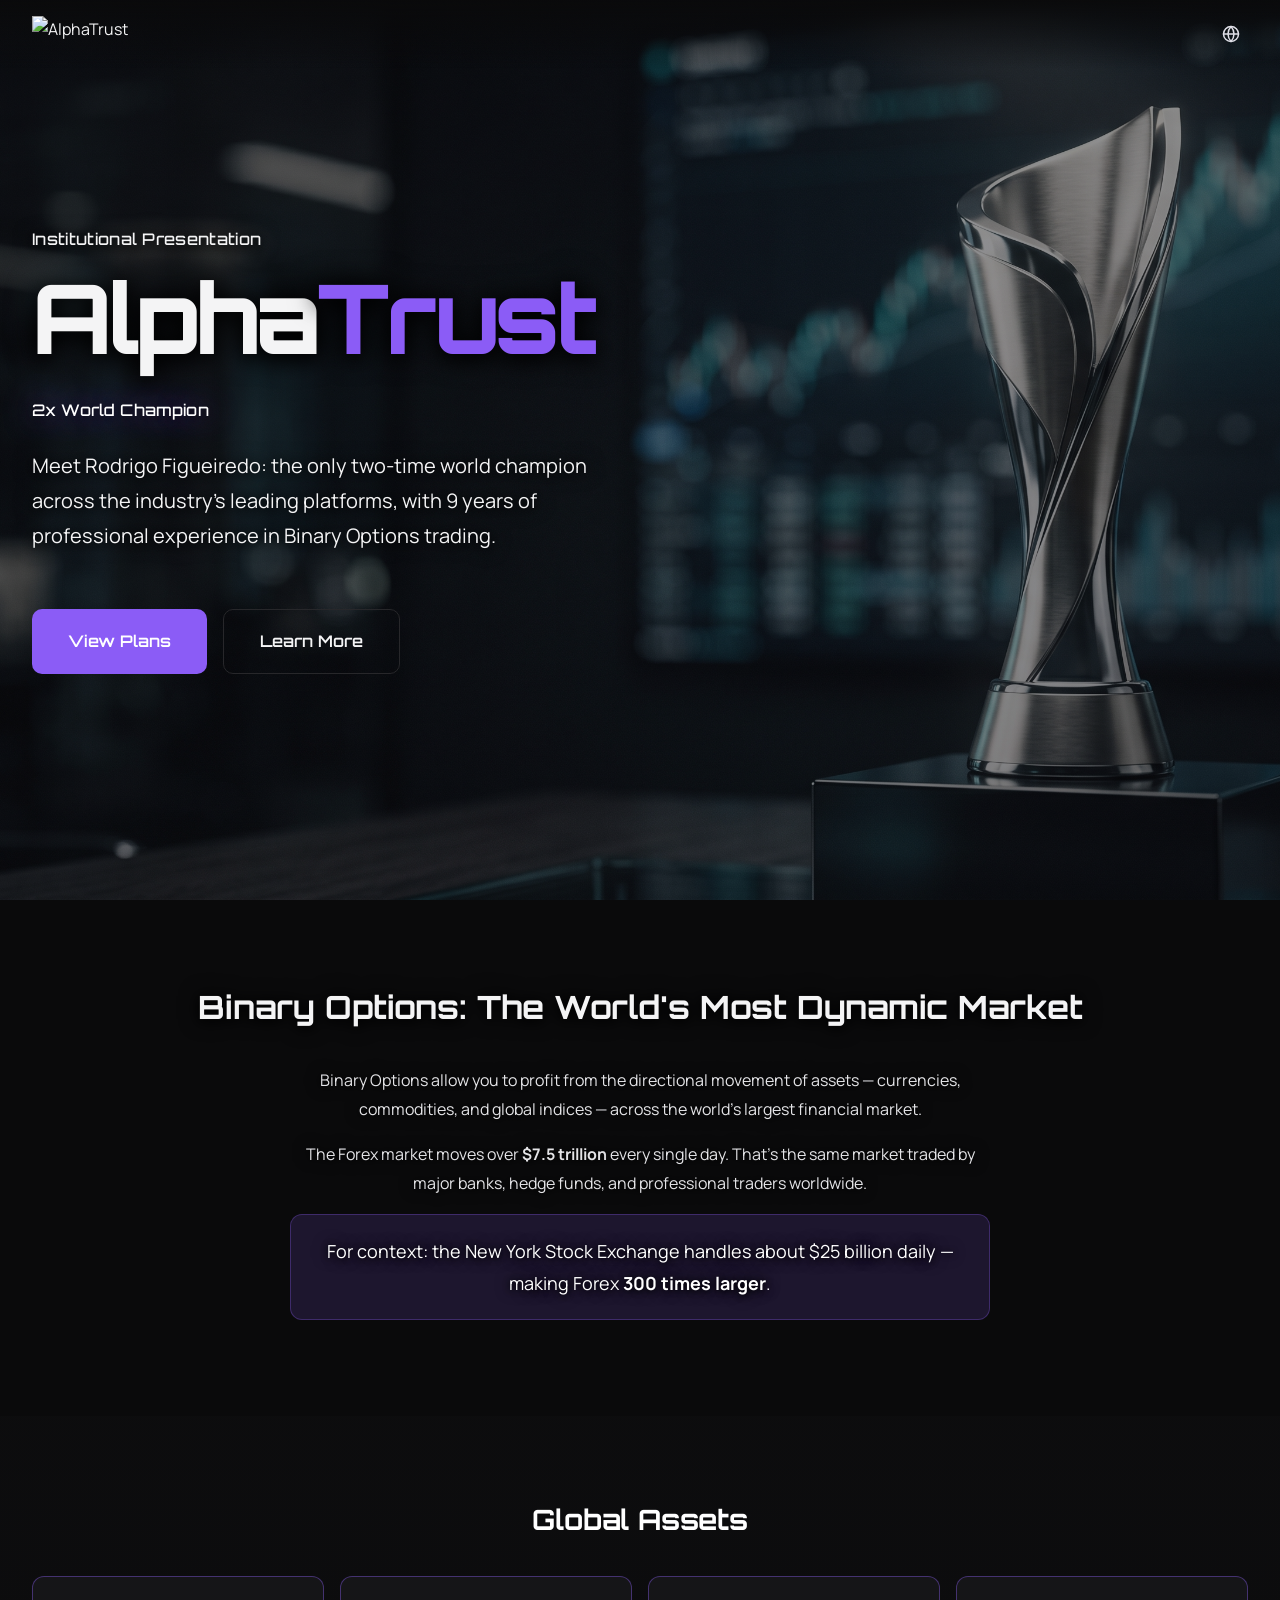
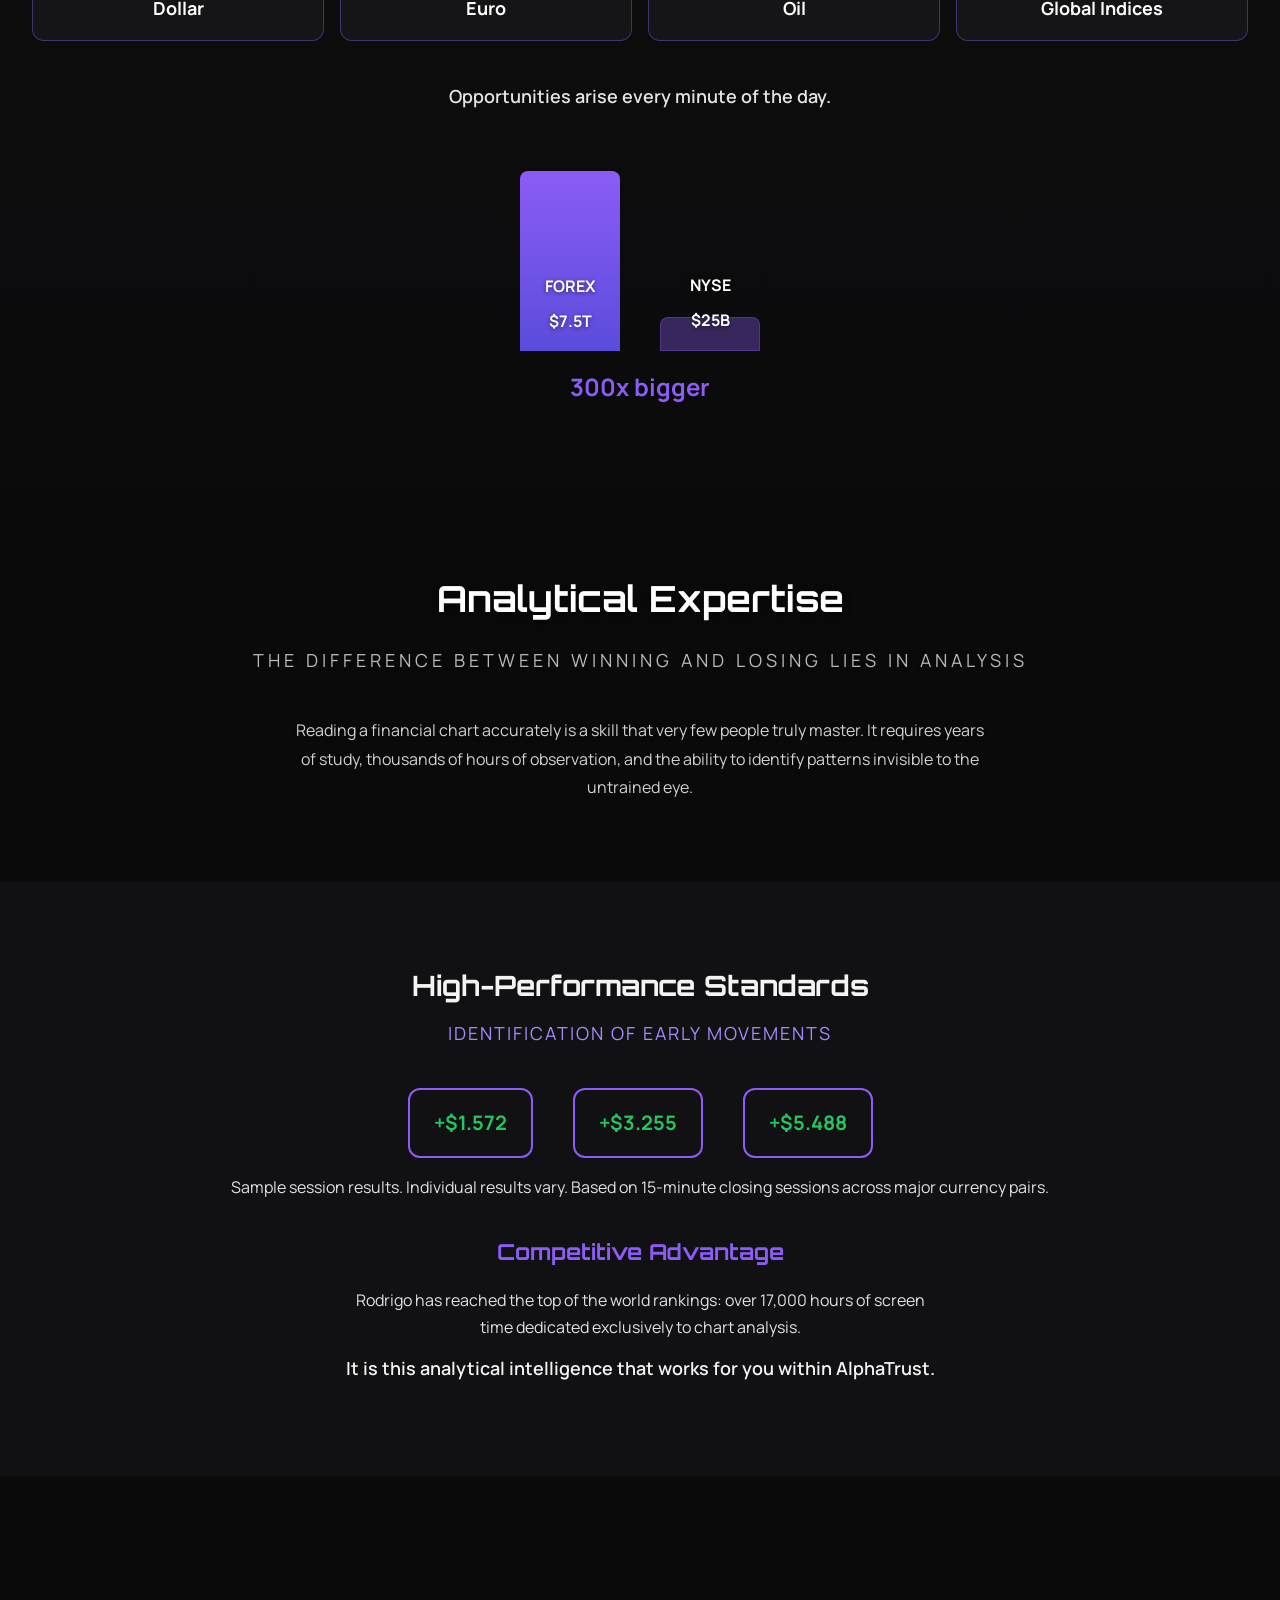
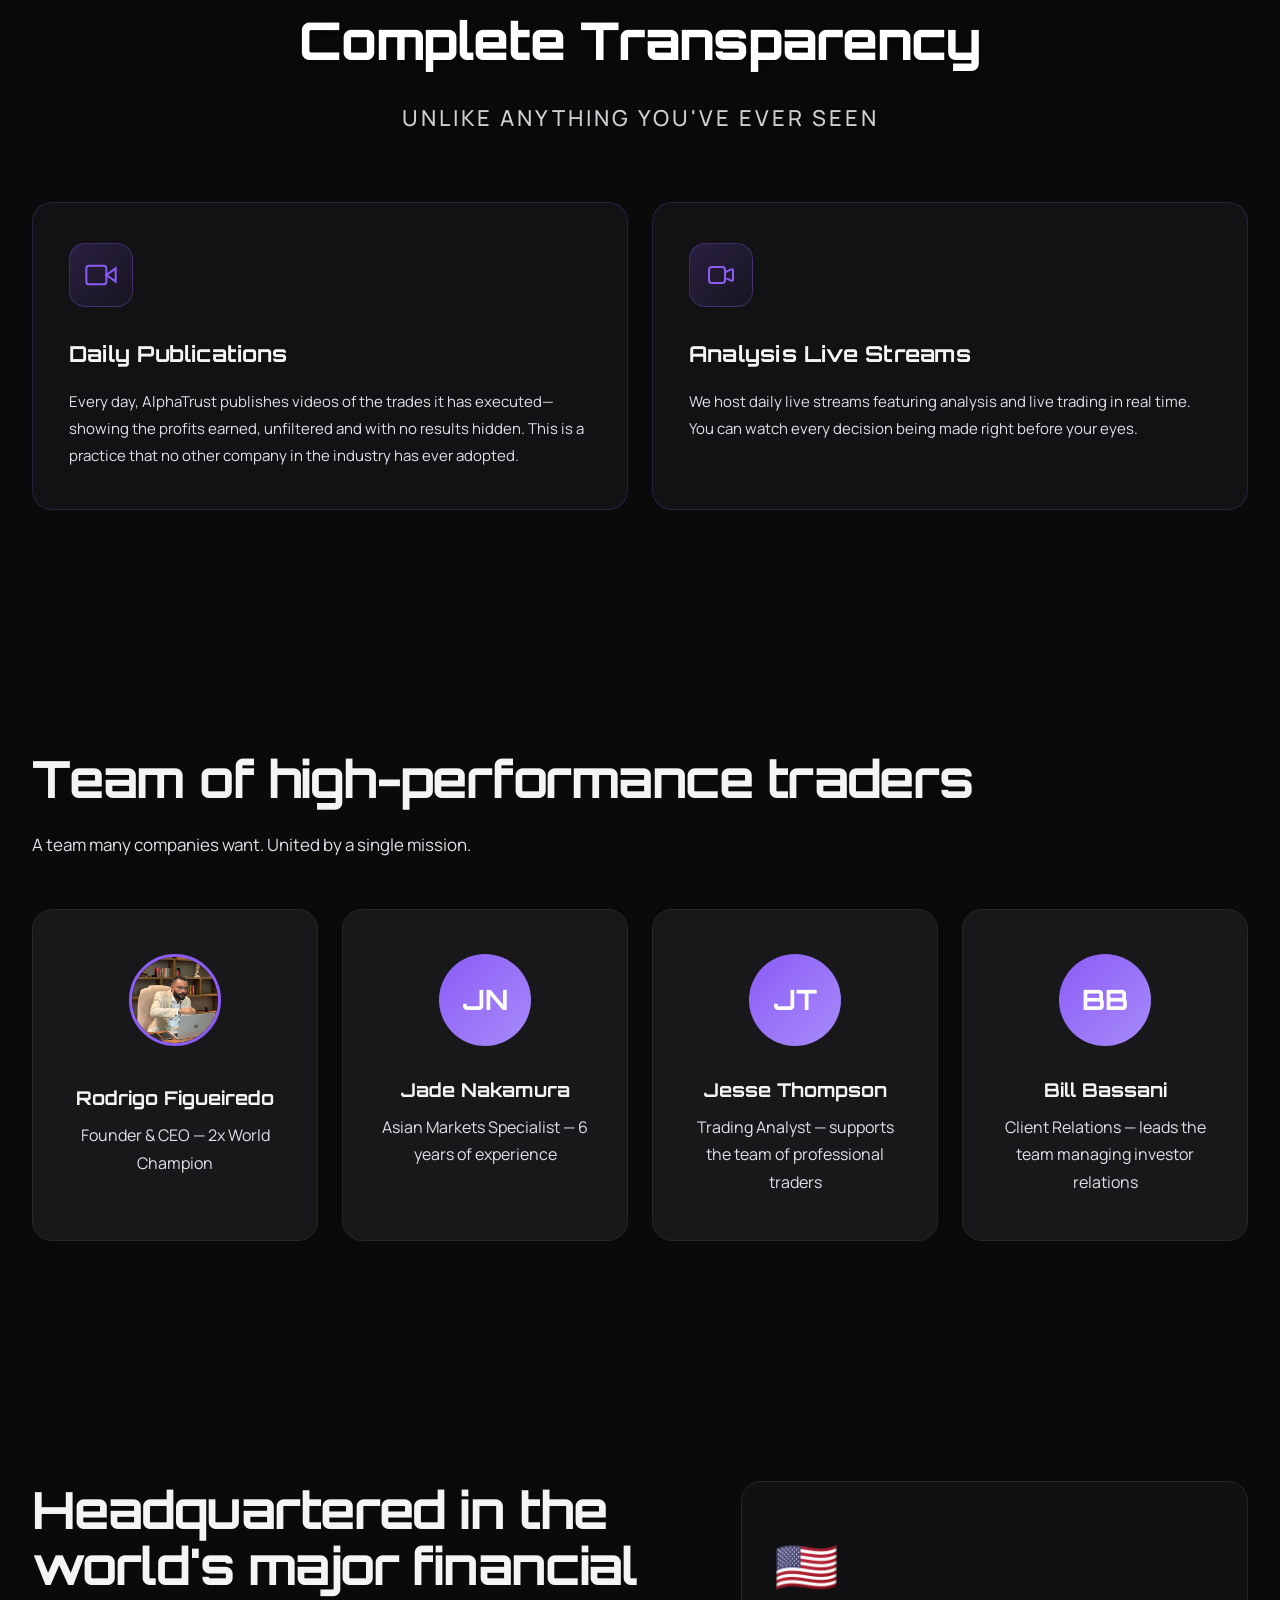
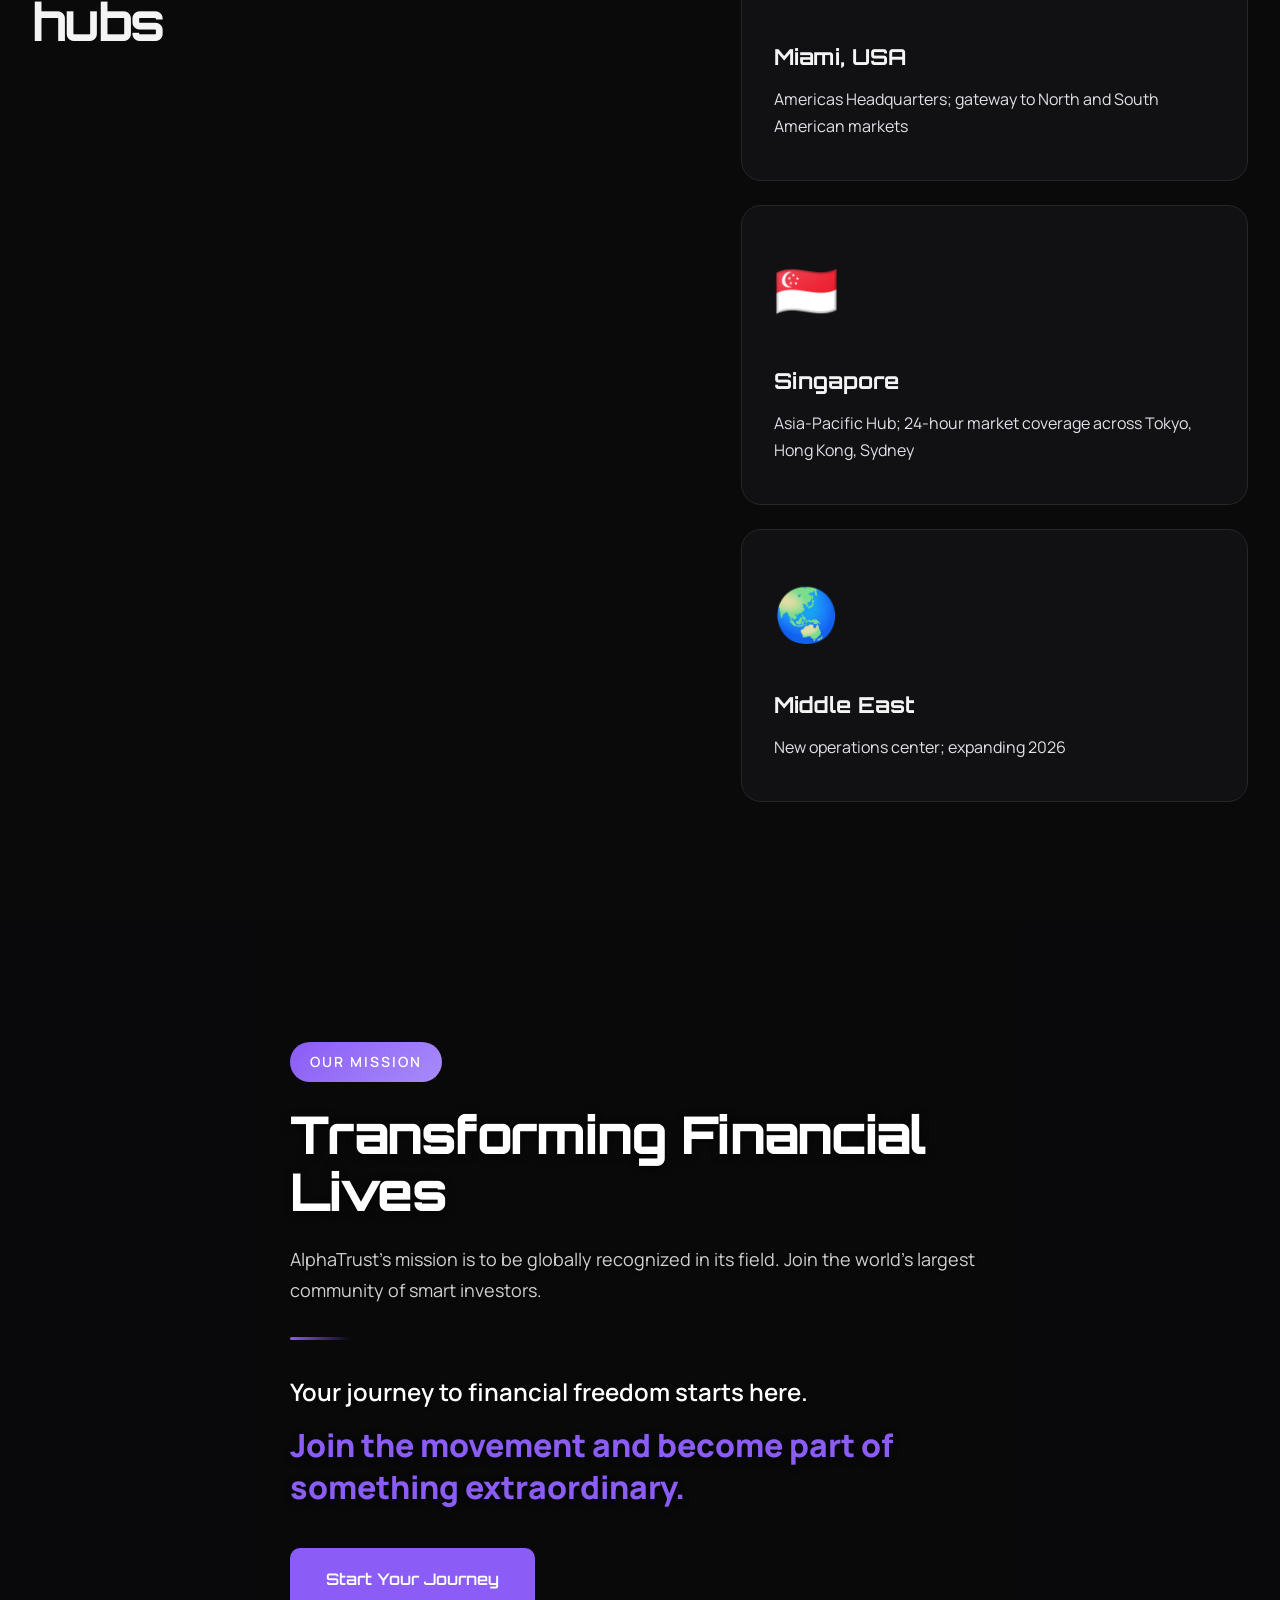
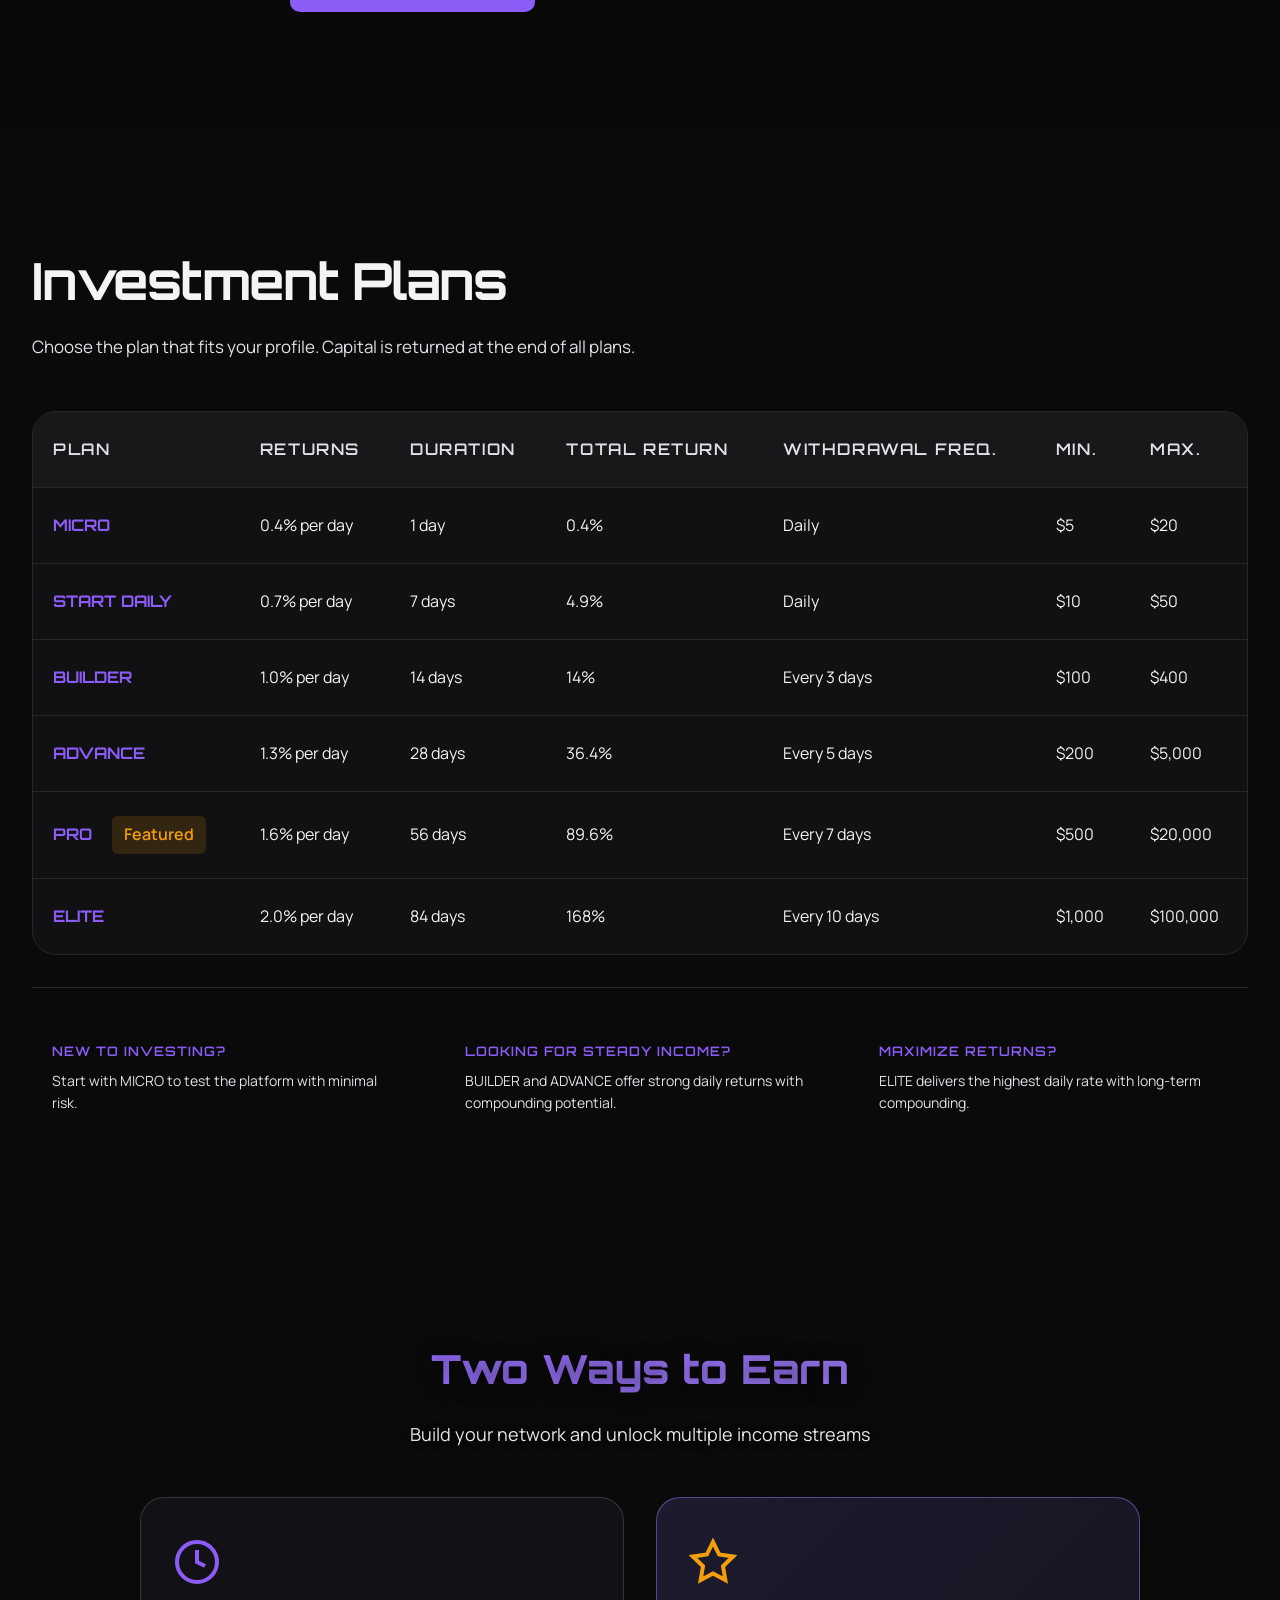
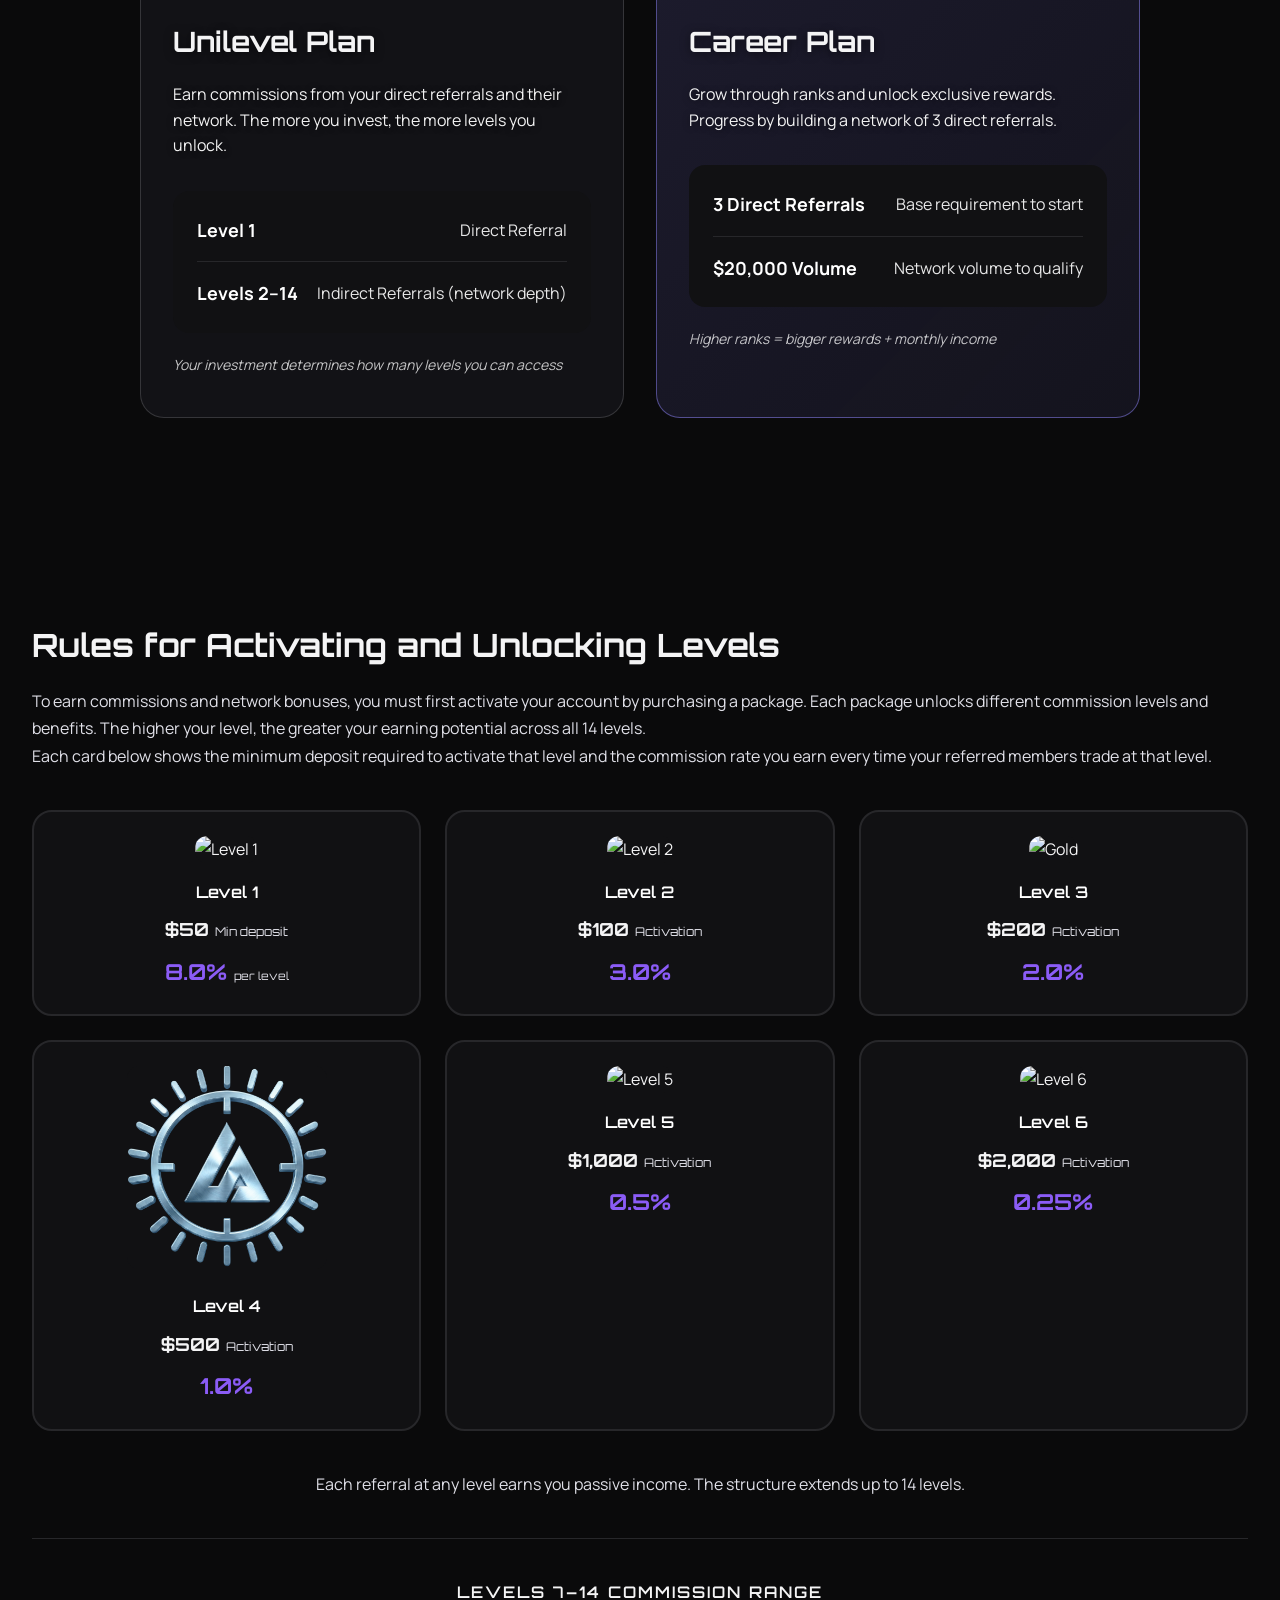
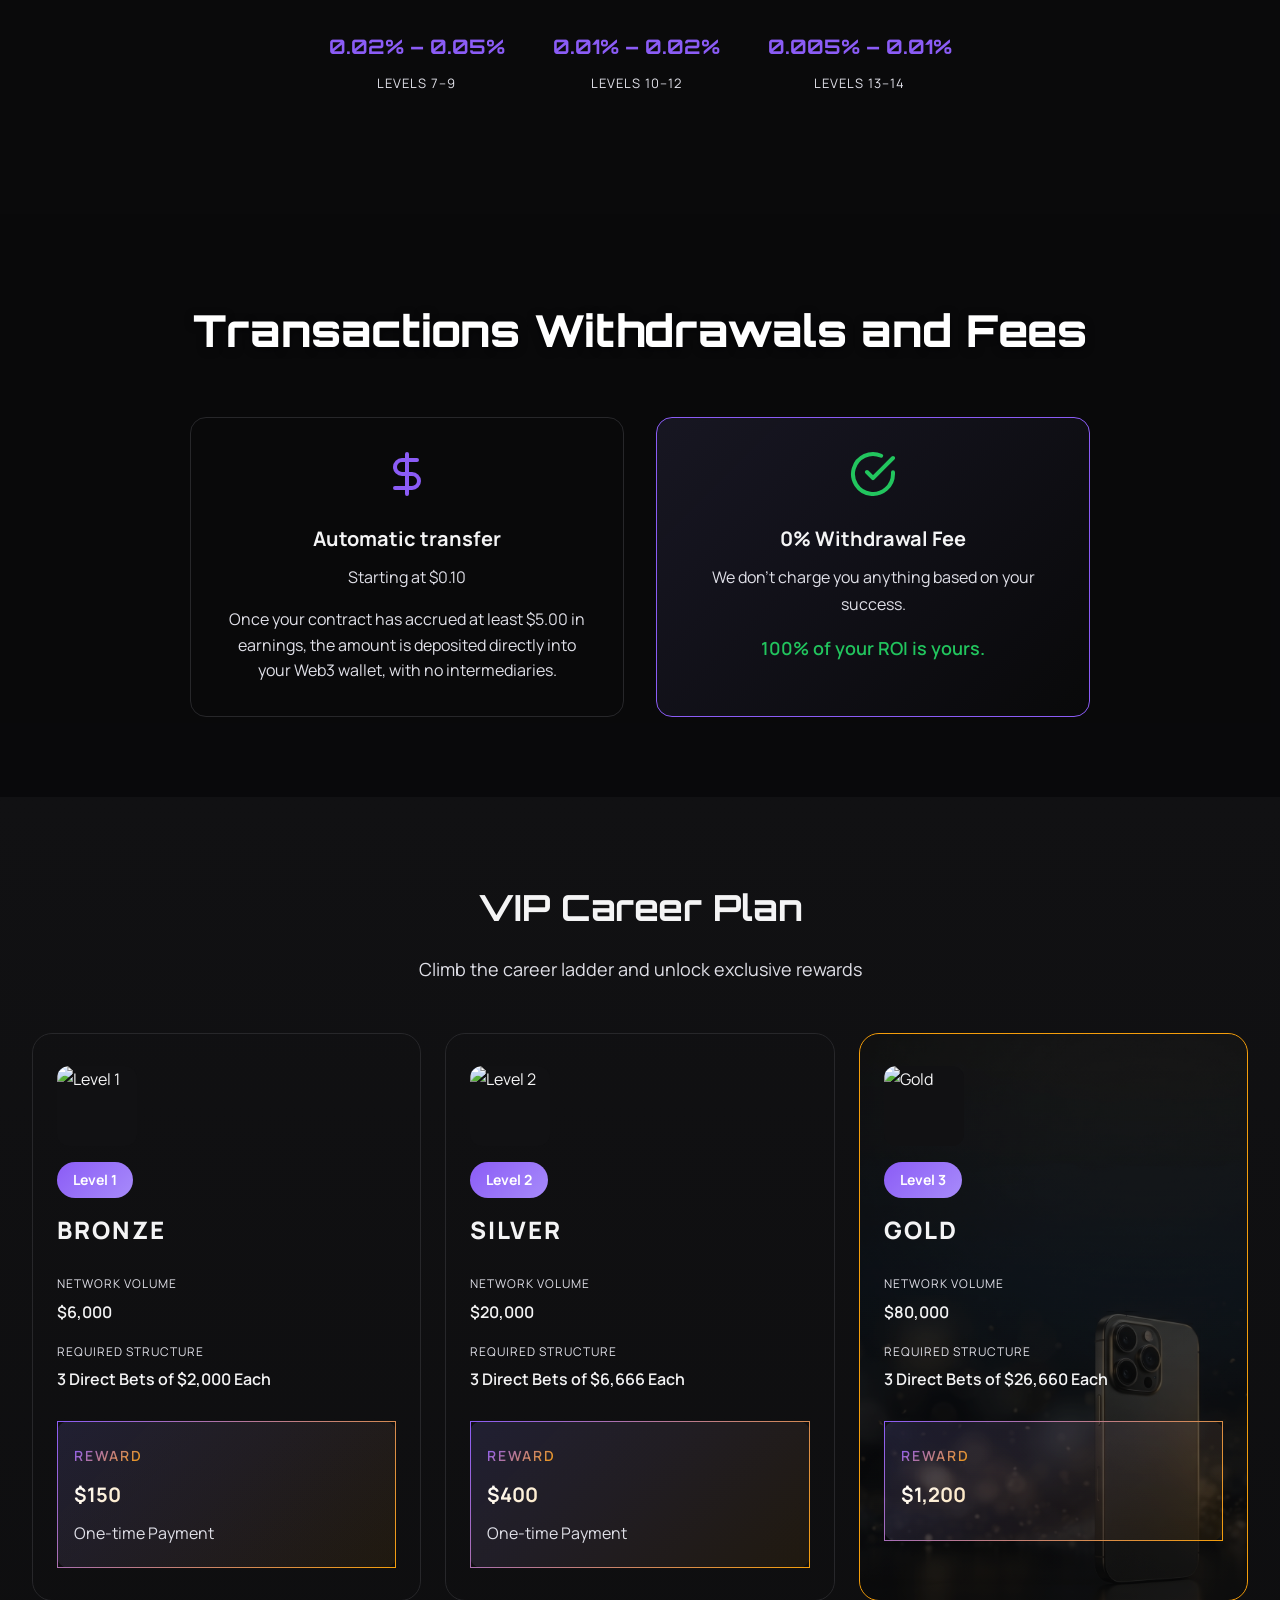
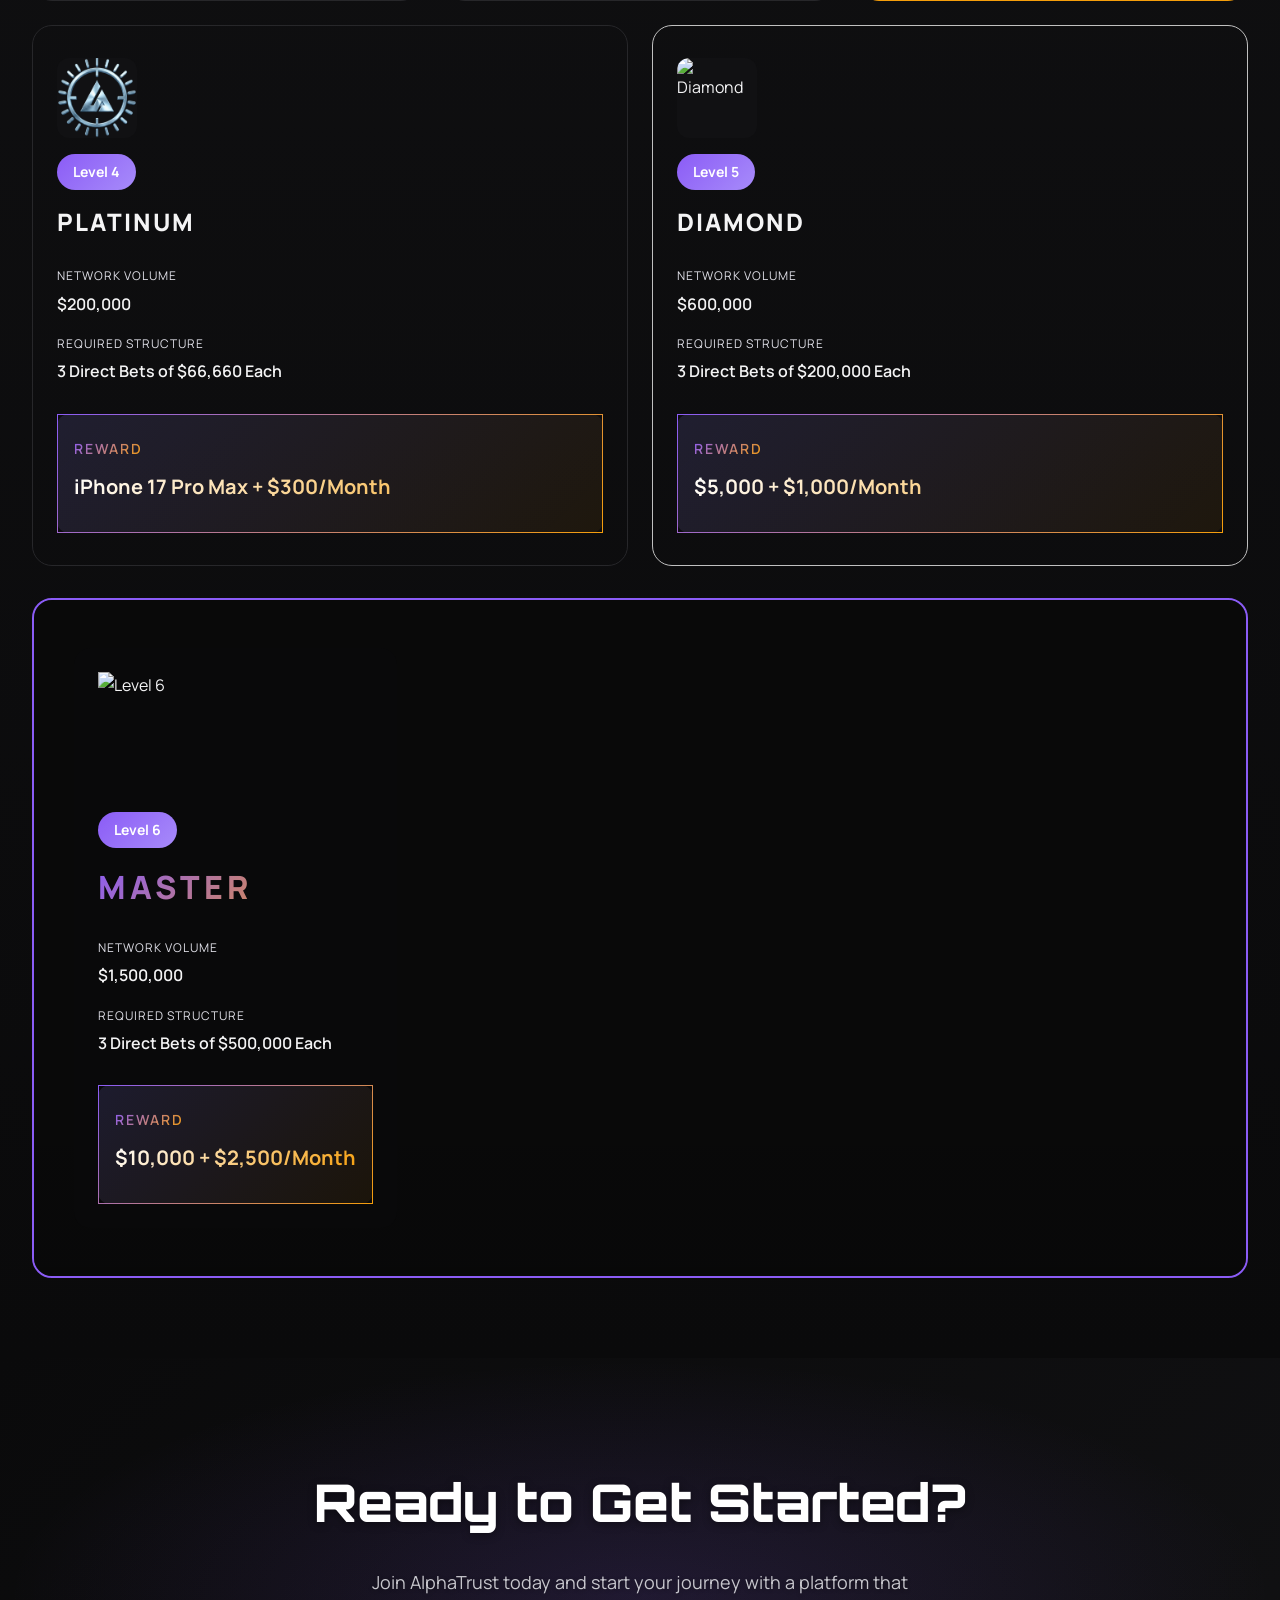
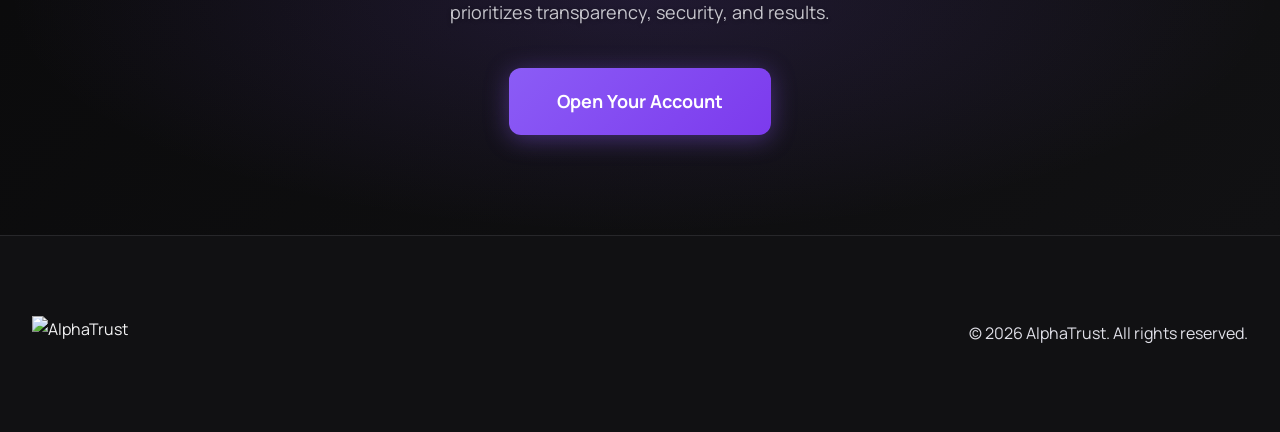
==== index.html @ 196dfcf2 "Revert "optimize images: convert level/png to jpg 800px, originals to img/high/" This reverts commit" ====
<!DOCTYPE html>
<html lang="en">
<head>
    <meta charset="UTF-8">
    <meta name="viewport" content="width=device-width, initial-scale=1.0">
    <title>AlphaTrust - Institutional Presentation</title>
    <meta name="description" content="AlphaTrust — Institutional presentation. Join the world's most successful trading community and access elite investment opportunities.">
    <meta property="og:title" content="AlphaTrust — Institutional Presentation">
    <meta property="og:description" content="Join the world's most successful trading community. Explore investment plans and exclusive VIP levels.">
    <meta property="og:type" content="website">
    <link rel="preconnect" href="https://fonts.googleapis.com">
    <link rel="preconnect" href="https://fonts.gstatic.com" crossorigin>
    <link href="https://fonts.googleapis.com/css2?family=Orbitron:wght@400;500;600;700;800;900&family=Manrope:wght@400;500;600;700&display=swap" rel="stylesheet">
    <link rel="stylesheet" href="styles.css">
    <link rel="icon" type="image/png" href="img/logo.png">
</head>
<body>
    <nav class="navbar">
        <img src="img/logo.png" alt="AlphaTrust" class="navbar-logo">
        <div class="lang-switcher">
            <details class="lang-details">
                <summary class="lang-btn globe-btn" aria-label="Language">
                    <svg width="18" height="18" viewBox="0 0 24 24" fill="none" stroke="currentColor" stroke-width="2" stroke-linecap="round" stroke-linejoin="round">
                        <circle cx="12" cy="12" r="10"/>
                        <line x1="2" y1="12" x2="22" y2="12"/>
                        <path d="M12 2a15.3 15.3 0 0 1 4 10 15.3 15.3 0 0 1-4 10 15.3 15.3 0 0 1-4-10 15.3 15.3 0 0 1 4-10z"/>
                    </svg>
                </summary>
                <div class="lang-dropdown">
                    <button class="lang-btn" data-lang="en">EN</button>
                    <button class="lang-btn" data-lang="es">ES</button>
                    <button class="lang-btn" data-lang="vi">VI</button>
                    <button class="lang-btn" data-lang="pt">PT</button>
                </div>
            </details>
        </div>
    </nav>

    <section class="hero">

        <div class="container">
            <div class="hero-content">
                <div class="hero-label" data-i18n="hero-label">Institutional Presentation</div>
                <h1>Alpha<span class="accent">Trust</span></h1>
                <p class="hero-eyebrow" data-i18n="eyebrow">2x World Champion</p>
                <p class="hero-description" data-i18n="hero-desc">
                    Meet Rodrigo Figueiredo: the only two-time world champion across the industry's leading platforms, with 9 years of professional experience in Binary Options trading.
                </p>
                <div class="cta-group">
                    <a href="#plans" class="btn" data-i18n="btn-plans">View Plans</a>
                    <a href="#plans" class="btn btn-outline" data-i18n="btn-more">Learn More</a>
                </div>
            </div>
        </div>
    </section>

    <section class="binary-section">
        <div class="container">
            <div class="binary-header">
                <h2 class="binary-title" data-i18n="binary-title">Binary Options: The World's Most Dynamic Market</h2>
            </div>
            <div class="binary-content">
                <p data-i18n="binary-text1">Binary Options allow you to profit from the directional movement of assets — currencies, commodities, and global indices — across the world's largest financial market.</p>
                <p data-i18n="binary-text2">The Forex market moves over <strong>$7.5 trillion</strong> every single day. That's the same market traded by major banks, hedge funds, and professional traders worldwide.</p>
                <p class="binary-compared" data-i18n="binary-compared">For context: the New York Stock Exchange handles about $25 billion daily — making Forex <strong>300 times larger</strong>.</p>
            </div>
        </div>
    </section>

    <section class="global-section" style="background-image: url('img/tv.png'); background-size: cover; background-position: center; background-repeat: no-repeat; background-attachment: fixed;">
        <div class="container">
            <div class="global-header">
                <h2 class="global-title" data-i18n="global-title">Global Assets</h2>
            </div>
            <div class="assets-grid">
                <div class="asset-item" data-i18n="asset-dollar">Dollar</div>
                <div class="asset-item" data-i18n="asset-euro">Euro</div>
                <div class="asset-item" data-i18n="asset-oil">Oil</div>
                <div class="asset-item" data-i18n="asset-indices">Global Indices</div>
            </div>
            <p class="global-note" data-i18n="global-note">Opportunities arise every minute of the day.</p>
            <div class="volume-chart">
                <div class="volume-bar forex">
                    <span class="volume-label">FOREX</span>
                    <span class="volume-value">$7.5T</span>
                </div>
                <div class="volume-bar nyse">
                    <span class="volume-label">NYSE</span>
                    <span class="volume-value">$25B</span>
                </div>
            </div>
            <div class="volume-compare" data-i18n="volume-compare">300x bigger</div>
        </div>
    </section>

    <section class="analytical-section">
        <div class="container">
            <div class="analytical-header">
                <h2 class="analytical-title" data-i18n="analytical-title">Analytical Expertise</h2>
                <div class="analytical-subtitle" data-i18n="analytical-subtitle">The difference between winning and losing lies in analysis</div>
            </div>
            <div class="analytical-content">
                <p class="analytical-text" data-i18n="analytical-text">Reading a financial chart accurately is a skill that very few people truly master. It requires years of study, thousands of hours of observation, and the ability to identify patterns invisible to the untrained eye.</p>
            </div>
        </div>
    </section>

    <section class="standards-section">
        <div class="container">
            <div class="standards-header">
                <h2 class="standards-title" data-i18n="standards-title">High-Performance Standards</h2>
                <div class="standards-subtitle" data-i18n="standards-subtitle">Identification of Early Movements</div>
            </div>
            <div class="standards-chart">
                <div class="chart-marker">+$1.572</div>
                <div class="chart-marker">+$3.255</div>
                <div class="chart-marker">+$5.488</div>
            </div>
            <p class="standards-note" data-i18n="standards-note">Sample session results. Individual results vary. Based on 15-minute closing sessions across major currency pairs.</p>
            <div class="standards-advantage">
                <h3 data-i18n="advantage-title">Competitive Advantage</h3>
                <p data-i18n="advantage-text">Rodrigo has reached the top of the world rankings: over 17,000 hours of screen time dedicated exclusively to chart analysis.</p>
                <p class="advantage-highlight" data-i18n="advantage-highlight">It is this analytical intelligence that works for you within AlphaTrust.</p>
            </div>
        </div>
    </section>

    <section class="transparency-section">
        <div class="container">
            <div class="transparency-header">
                <h2 class="transparency-title" data-i18n="transparency-title">Complete Transparency</h2>
                <div class="transparency-subtitle" data-i18n="transparency-subtitle">Unlike anything you've ever seen</div>
            </div>
            <div class="transparency-grid">
                <div class="transparency-card">
                    <div class="transparency-icon">
                        <svg xmlns="http://www.w3.org/2000/svg" width="32" height="32" viewBox="0 0 24 24" fill="none" stroke="currentColor" stroke-width="1.5"><polygon points="23 7 16 12 23 17 23 7"/><rect x="1" y="5" width="15" height="14" rx="2" ry="2"/></svg>
                    </div>
                    <h3 data-i18n="daily-pub-title">Daily Publications</h3>
                    <p data-i18n="daily-pub-desc">Every day, AlphaTrust publishes videos of the trades it has executed—showing the profits earned, unfiltered and with no results hidden. This is a practice that no other company in the industry has ever adopted.</p>
                </div>
                <div class="transparency-card">
                    <div class="transparency-icon">
                        <svg xmlns="http://www.w3.org/2000/svg" width="32" height="32" viewBox="0 0 24 24" fill="none" stroke="currentColor" stroke-width="1.5"><path d="M15 10l4.553-2.276A1 1 0 0 1 21 8.618v6.764a1 1 0 0 1-1.447.894L15 14M5 18h8a2 2 0 0 0 2-2V8a2 2 0 0 0-2-2H5a2 2 0 0 0-2 2v8a2 2 0 0 0 2 2z"/></svg>
                    </div>
                    <h3 data-i18n="live-streams-title">Analysis Live Streams</h3>
                    <p data-i18n="live-streams-desc">We host daily live streams featuring analysis and live trading in real time. You can watch every decision being made right before your eyes.</p>
                </div>
            </div>
        </div>
    </section>

    <section id="about">
        <div class="container">
            <h2 class="section-heading" data-i18n="s4-heading">Team of high-performance traders</h2>
            <p class="section-text" data-i18n="s4-text">A team many companies want. United by a single mission.</p>
            <div class="team-grid">
                <div class="team-card">
                    <img src="img/rodrigo-perfil.jpg" alt="Rodrigo" class="team-photo">
                    <div class="team-name">Rodrigo Figueiredo</div>
                    <div class="team-role" data-i18n="team-rf">Founder & CEO — 2x World Champion</div>
                </div>
                <div class="team-card">
                    <div class="team-avatar">JN</div>
                    <div class="team-name">Jade Nakamura</div>
                    <div class="team-role" data-i18n="team-jn">Asian Markets Specialist — 6 years of experience</div>
                </div>
                <div class="team-card">
                    <div class="team-avatar">JT</div>
                    <div class="team-name">Jesse Thompson</div>
                    <div class="team-role" data-i18n="team-jt">Trading Analyst — supports the team of professional traders</div>
                </div>
                <div class="team-card">
                    <div class="team-avatar">BB</div>
                    <div class="team-name">Bill Bassani</div>
                    <div class="team-role" data-i18n="team-bb">Client Relations — leads the team managing investor relations</div>
                </div>
            </div>
        </div>
    </section>

    <section>
        <div class="container">
            <div class="split-section reverse">
                <div class="split-sticky">
                    <h2 class="section-heading" data-i18n="s1-heading">Headquartered in the world's major financial hubs</h2>
                </div>
                <div class="locations-grid">
                    <div class="location-card">
                        <div class="location-icon">🇺🇸</div>
                        <div class="location-name" data-i18n="loc1-name">Miami, USA</div>
                        <div class="location-role" data-i18n="loc1-role">Americas Headquarters; gateway to North and South American markets</div>
                    </div>
                    <div class="location-card">
                        <div class="location-icon">🇸🇬</div>
                        <div class="location-name" data-i18n="loc2-name">Singapore</div>
                        <div class="location-role" data-i18n="loc2-role">Asia-Pacific Hub; 24-hour market coverage across Tokyo, Hong Kong, Sydney</div>
                    </div>
                    <div class="location-card">
                        <div class="location-icon">🌏</div>
                        <div class="location-name" data-i18n="loc3-name">Middle East</div>
                        <div class="location-role" data-i18n="loc3-role">New operations center; expanding 2026</div>
                    </div>
                </div>
            </div>
        </div>
    </section>

    <section class="mission-section">
        <div class="container">
            <div class="mission-content">
                <div class="mission-badge" data-i18n="mission-badge">Our Mission</div>
                    <h2 class="mission-title" data-i18n="mission-heading">Transforming Financial Lives</h2>
                    <p class="mission-text" data-i18n="mission-text">AlphaTrust's mission is to be globally recognized in its field. Join the world's largest community of smart investors.</p>
                <div class="mission-divider"></div>
                <p class="mission-question" data-i18n="mission-question">Your journey to financial freedom starts here.</p>
                <p class="mission-highlight" data-i18n="mission-highlight">Join the movement and become part of something extraordinary.</p>
                <a href="#plans" class="btn mission-btn" data-i18n="mission-cta">Start Your Journey</a>
            </div>
        </div>
    </section>

    <section id="plans">
        <div class="container">
            <div class="plans-layout">
                <div class="split-sticky">
                    <h2 class="section-heading" data-i18n="plans-heading">Investment Plans</h2>
                    <p class="section-text" data-i18n="plans-text">Choose the plan that fits your profile. Capital is returned at the end of all plans.</p>
                </div>
                <div class="plans-container">
                    <div class="plans-table-wrapper">
                    <table class="plans-table">
                        <thead>
                            <tr>
                                <th data-i18n="th-plan">Plan</th>
                                <th data-i18n="th-returns">Returns</th>
                                <th data-i18n="th-duration">Duration</th>
                                <th data-i18n="th-total">Total Return</th>
                                <th data-i18n="th-withdrawal">Withdrawal Freq.</th>
                                <th data-i18n="th-min">Min.</th>
                                <th data-i18n="th-max">Max.</th>
                            </tr>
                        </thead>
                        <tbody>
                            <tr>
                                <td><span class="plan-name">MICRO</span></td>
                                <td data-i18n="micro-returns">0.4% per day</td>
                                <td data-i18n="micro-duration">1 day</td>
                                <td>0.4%</td>
                                <td data-i18n="daily">Daily</td>
                                <td>$5</td>
                                <td>$20</td>
                            </tr>
                            <tr>
                                <td><span class="plan-name">START DAILY</span></td>
                                <td data-i18n="start-returns">0.7% per day</td>
                                <td data-i18n="start-duration">7 days</td>
                                <td>4.9%</td>
                                <td data-i18n="daily">Daily</td>
                                <td>$10</td>
                                <td>$50</td>
                            </tr>
                            <tr>
                                <td><span class="plan-name">BUILDER</span></td>
                                <td data-i18n="builder-returns">1.0% per day</td>
                                <td data-i18n="builder-duration">14 days</td>
                                <td>14%</td>
                                <td data-i18n="every3">Every 3 days</td>
                                <td>$100</td>
                                <td>$400</td>
                            </tr>
                            <tr>
                                <td><span class="plan-name">ADVANCE</span></td>
                                <td data-i18n="advance-returns">1.3% per day</td>
                                <td data-i18n="advance-duration">28 days</td>
                                <td>36.4%</td>
                                <td data-i18n="every5">Every 5 days</td>
                                <td>$200</td>
                                <td>$5,000</td>
                            </tr>
                            <tr>
                                <td><span class="plan-name-wrap"><span class="plan-name">PRO</span><span class="plan-tag" data-i18n="tag-featured">Featured</span></span></td>
                                <td data-i18n="pro-returns">1.6% per day</td>
                                <td data-i18n="pro-duration">56 days</td>
                                <td>89.6%</td>
                                <td data-i18n="every7">Every 7 days</td>
                                <td>$500</td>
                                <td>$20,000</td>
                            </tr>
                            <tr>
                                <td><span class="plan-name">ELITE</span></td>
                                <td data-i18n="elite-returns">2.0% per day</td>
                                <td data-i18n="elite-duration">84 days</td>
                                <td>168%</td>
                                <td data-i18n="every10">Every 10 days</td>
                                <td>$1,000</td>
                                <td>$100,000</td>
                            </tr>
                        </tbody>
                    </table>
                    </div>
                </div>
                    <div class="plans-guidance">
                        <div class="guidance-item">
                            <span class="guidance-label" data-i18n="guide-start">New to investing?</span>
                            <span class="guidance-desc" data-i18n="guide-start-desc">Start with MICRO to test the platform with minimal risk.</span>
                        </div>
                        <div class="guidance-item">
                            <span class="guidance-label" data-i18n="guide-steady">Looking for steady income?</span>
                            <span class="guidance-desc" data-i18n="guide-steady-desc">BUILDER and ADVANCE offer strong daily returns with compounding potential.</span>
                        </div>
                        <div class="guidance-item">
                            <span class="guidance-label" data-i18n="guide-max">Maximize returns?</span>
                            <span class="guidance-desc" data-i18n="guide-max-desc">ELITE delivers the highest daily rate with long-term compounding.</span>
                        </div>
                    </div>
                </div>
            </div>
        </div>
    </section>

    <section class="earn-section">
        <div class="container">
            <div class="earn-header">
                <h2 class="earn-title" data-i18n="earn-title">Two Ways to Earn</h2>
                <p class="earn-subtitle" data-i18n="earn-subtitle">Build your network and unlock multiple income streams</p>
            </div>
            <div class="earn-grid">
                <div class="earn-card">
                    <div class="earn-icon">
                        <svg xmlns="http://www.w3.org/2000/svg" width="48" height="48" viewBox="0 0 24 24" fill="none" stroke="currentColor" stroke-width="2"><circle cx="12" cy="12" r="10"/><path d="M12 6v6l4 2"/></svg>
                    </div>
                    <h3 class="earn-card-title" data-i18n="unilevel-title">Unilevel Plan</h3>
                    <p class="earn-card-desc" data-i18n="unilevel-desc">Earn commissions from your direct referrals and their network. The more you invest, the more levels you unlock.</p>
                    <div class="earn-levels">
                        <div class="earn-level-item">
                            <span class="earn-level-num">Level 1</span>
                            <span class="earn-level-label" data-i18n="direct-ref">Direct Referral</span>
                        </div>
                        <div class="earn-level-divider"></div>
                        <div class="earn-level-item">
                            <span class="earn-level-num">Levels 2–14</span>
                            <span class="earn-level-label" data-i18n="indirect-ref">Indirect Referrals (network depth)</span>
                        </div>
                    </div>
                    <div class="earn-note" data-i18n="unilevel-note">Your investment determines how many levels you can access</div>
                </div>
                <div class="earn-card earn-highlight">
                    <div class="earn-icon">
                        <svg xmlns="http://www.w3.org/2000/svg" width="48" height="48" viewBox="0 0 24 24" fill="none" stroke="currentColor" stroke-width="2"><polygon points="12 2 15.09 8.26 22 9.27 17 14.14 18.18 21.02 12 17.77 5.82 21.02 7 14.14 2 9.27 8.91 8.26 12 2"/></svg>
                    </div>
                    <h3 class="earn-card-title" data-i18n="career-title">Career Plan</h3>
                    <p class="earn-card-desc" data-i18n="career-desc">Grow through ranks and unlock exclusive rewards. Progress by building a network of 3 direct referrals.</p>
                    <div class="earn-levels">
                        <div class="earn-level-item">
                            <span class="earn-level-num" data-i18n="earn-direct">3 Direct Referrals</span>
                            <span class="earn-level-label" data-i18n="base-req">Base requirement to start</span>
                        </div>
                        <div class="earn-level-divider"></div>
                        <div class="earn-level-item">
                            <span class="earn-level-num" data-i18n="earn-volume">$20,000 Volume</span>
                            <span class="earn-level-label" data-i18n="network-vol">Network volume to qualify</span>
                        </div>
                    </div>
                    <div class="earn-note" data-i18n="career-note">Higher ranks = bigger rewards + monthly income</div>
                </div>
            </div>
        </div>
    </section>

    <section class="commission-section">
        <div class="container">
            <div class="commission-header">
                <h2 class="commission-title" data-i18n="activation-title">Rules for Activating and Unlocking Levels</h2>
            </div>
            <p class="activation-subtitle" data-i18n="activation-subtitle">To earn commissions and network bonuses, you must first activate your account by purchasing a package. Each package unlocks different commission levels and benefits. The higher your level, the greater your earning potential across all 14 levels.</p>
            <p class="levels-intro" data-i18n="levels-intro">Each card below shows the minimum deposit required to activate that level and the commission rate you earn every time your referred members trade at that level.</p>
            <div class="levels-grid">
                <div class="level-card">
                    <img src="img/level-1.png" alt="Level 1" class="level-img">
                    <div class="level-info">
                        <div class="level-num" data-i18n="l1">Level 1</div>
                        <div class="level-deposit">$50 <span data-i18n="activation-deposit-label">Min deposit</span></div>
                        <div class="level-comm">8.0% <span data-i18n="commission-per-level">per level</span></div>
                    </div>
                </div>
                <div class="level-card">
                    <img src="img/level-2.png" alt="Level 2" class="level-img">
                    <div class="level-info">
                        <div class="level-num" data-i18n="l2">Level 2</div>
                        <div class="level-deposit">$100 <span data-i18n="activation-label">Activation</span></div>
                        <div class="level-comm">3.0%</div>
                    </div>
                </div>
                <div class="level-card">
                    <img src="img/level-3.png" alt="Gold" class="level-img">
                    <div class="level-info">
                        <div class="level-num" data-i18n="l3">Level 3</div>
                        <div class="level-deposit">$200 <span data-i18n="activation-label">Activation</span></div>
                        <div class="level-comm">2.0%</div>
                    </div>
                </div>
                <div class="level-card">
                    <img src="img/platinum.png" alt="Level 4" class="level-img">
                    <div class="level-info">
                        <div class="level-num" data-i18n="l4">Level 4</div>
                        <div class="level-deposit">$500 <span data-i18n="activation-label">Activation</span></div>
                        <div class="level-comm">1.0%</div>
                    </div>
                </div>
                <div class="level-card">
                    <img src="img/level-5.png" alt="Level 5" class="level-img">
                    <div class="level-info">
                        <div class="level-num" data-i18n="l5">Level 5</div>
                        <div class="level-deposit">$1,000 <span data-i18n="activation-label">Activation</span></div>
                        <div class="level-comm">0.5%</div>
                    </div>
                </div>
                <div class="level-card">
                    <img src="img/level-6.png" alt="Level 6" class="level-img">
                    <div class="level-info">
                        <div class="level-num" data-i18n="l6">Level 6</div>
                        <div class="level-deposit">$2,000 <span data-i18n="activation-label">Activation</span></div>
                        <div class="level-comm">0.25%</div>
                    </div>
                </div>
            </div>
            <p class="levels-note" data-i18n="levels-note">Each referral at any level earns you passive income. The structure extends up to 14 levels.</p>
            <div class="levels-deep">
                <div class="levels-deep-header" data-i18n="levels-deep-header">Levels 7–14 Commission Range</div>
                <div class="levels-deep-grid">
                    <div class="deep-level"><span class="deep-range">0.02% – 0.05%</span><span class="deep-label" data-i18n="deep-label-1">Levels 7–9</span></div>
                    <div class="deep-level"><span class="deep-range">0.01% – 0.02%</span><span class="deep-label" data-i18n="deep-label-2">Levels 10–12</span></div>
                    <div class="deep-level"><span class="deep-range">0.005% – 0.01%</span><span class="deep-label" data-i18n="deep-label-3">Levels 13–14</span></div>
                </div>
            </div>
        </div>
    </section>

    <section class="withdraw-section">
        <div class="container">
            <div class="withdraw-header">
                <h2 class="withdraw-title" data-i18n="withdraw-title">Transactions Withdrawals and Fees</h2>
            </div>
            <div class="withdraw-grid">
                <div class="withdraw-card">
                    <div class="withdraw-icon">
                        <svg xmlns="http://www.w3.org/2000/svg" width="48" height="48" viewBox="0 0 24 24" fill="none" stroke="currentColor" stroke-width="2" stroke-linecap="round" stroke-linejoin="round"><path d="M12 2v20M17 5H9.5a3.5 3.5 0 0 0 0 7h5a3.5 3.5 0 0 1 0 7H6"/></svg>
                    </div>
                    <div class="withdraw-main" data-i18n="withdraw-main">Automatic transfer</div>
                    <div class="withdraw-sub" data-i18n="withdraw-sub">Starting at $0.10</div>
                    <p class="withdraw-desc" data-i18n="withdraw-desc">Once your contract has accrued at least $5.00 in earnings, the amount is deposited directly into your Web3 wallet, with no intermediaries.</p>
                </div>
                <div class="withdraw-card highlight">
                    <div class="withdraw-icon highlight-icon">
                        <svg xmlns="http://www.w3.org/2000/svg" width="48" height="48" viewBox="0 0 24 24" fill="none" stroke="currentColor" stroke-width="2" stroke-linecap="round" stroke-linejoin="round"><path d="M22 11.08V12a10 10 0 1 1-5.93-9.14"/><polyline points="22 4 12 14.01 9 11.01"/></svg>
                    </div>
                    <div class="withdraw-main" data-i18n="withdraw-fee-main">0% Withdrawal Fee</div>
                    <div class="withdraw-sub" data-i18n="withdraw-fee-sub">We don't charge you anything based on your success.</div>
                    <p class="withdraw-desc highlight-desc" data-i18n="withdraw-fee-desc">100% of your ROI is yours.</p>
                </div>
            </div>
        </div>
    </section>

    <section class="vip-section">
        <div class="container">
            <div class="vip-header">
                <h2 class="vip-title" data-i18n="vip-title">VIP Career Plan</h2>
                <p class="vip-subtitle" data-i18n="vip-subtitle">Climb the career ladder and unlock exclusive rewards</p>
            </div>
<div class="vip-grid">
                <div class="vip-card">
                    <img src="img/level-1.png" alt="Level 1" class="vip-level-img">
                    <div class="vip-level-badge" data-i18n="vip-level-1">Level 1</div>
                    <div class="vip-level-name">BRONZE</div>
                    <div class="vip-content">
                        <div class="vip-requirement">
                            <span class="vip-label" data-i18n="vip-network-vol">Network Volume</span>
                            <span class="vip-value" data-i18n="vip-vol-1">$6,000</span>
                        </div>
                        <div class="vip-requirement">
                            <span class="vip-label" data-i18n="vip-required">Required Structure</span>
                            <span class="vip-value" data-i18n="vip-struct-1">3 Direct Bets of $2,000 Each</span>
                        </div>
                        <div class="vip-reward">
                            <span class="vip-label" data-i18n="vip-reward-label">Reward</span>
                            <span class="vip-gift" data-i18n="vip-gift-1">$150</span>
                            <span class="vip-note" data-i18n="vip-one-time">One-time Payment</span>
                        </div>
                    </div>
                </div>
                <div class="vip-card">
                    <img src="img/level-2.png" alt="Level 2" class="vip-level-img">
                    <div class="vip-level-badge" data-i18n="vip-level-2">Level 2</div>
                    <div class="vip-level-name">SILVER</div>
                    <div class="vip-content">
                        <div class="vip-requirement">
                            <span class="vip-label" data-i18n="vip-network-vol">Network Volume</span>
                            <span class="vip-value" data-i18n="vip-vol-2">$20,000</span>
                        </div>
                        <div class="vip-requirement">
                            <span class="vip-label" data-i18n="vip-required">Required Structure</span>
                            <span class="vip-value" data-i18n="vip-struct-2">3 Direct Bets of $6,666 Each</span>
                        </div>
                        <div class="vip-reward">
                            <span class="vip-label" data-i18n="vip-reward-label">Reward</span>
                            <span class="vip-gift" data-i18n="vip-gift-2">$400</span>
                            <span class="vip-note" data-i18n="vip-one-time">One-time Payment</span>
                        </div>
                    </div>
                </div>
                <div class="vip-card vip-gold-card">
                    <img src="img/level-3.png" alt="Gold" class="vip-level-img">
                    <div class="vip-level-badge" data-i18n="vip-level-3">Level 3</div>
                    <div class="vip-level-name">GOLD</div>
                    <div class="vip-content">
                        <div class="vip-requirement">
                            <span class="vip-label" data-i18n="vip-network-vol">Network Volume</span>
                            <span class="vip-value" data-i18n="vip-vol-3">$80,000</span>
                        </div>
                        <div class="vip-requirement">
                            <span class="vip-label" data-i18n="vip-required">Required Structure</span>
                            <span class="vip-value" data-i18n="vip-struct-3">3 Direct Bets of $26,660 Each</span>
                        </div>
                        <div class="vip-reward">
                            <span class="vip-label" data-i18n="vip-reward-label">Reward</span>
                            <span class="vip-gift" data-i18n="vip-gift-3">$1,200</span>
                        </div>
                    </div>
                </div>
            </div>
            <div class="vip-row">
                <div class="vip-card">
                    <img src="img/platinum.png" alt="Platinum" class="vip-level-img">
                    <div class="vip-level-badge" data-i18n="vip-level-4">Level 4</div>
                    <div class="vip-level-name">PLATINUM</div>
                    <div class="vip-content">
                        <div class="vip-requirement">
                            <span class="vip-label" data-i18n="vip-network-vol">Network Volume</span>
                            <span class="vip-value" data-i18n="vip-vol-4">$200,000</span>
                        </div>
                        <div class="vip-requirement">
                            <span class="vip-label" data-i18n="vip-required">Required Structure</span>
                            <span class="vip-value" data-i18n="vip-struct-4">3 Direct Bets of $66,660 Each</span>
                        </div>
                        <div class="vip-reward">
                            <span class="vip-label" data-i18n="vip-reward-label">Reward</span>
                            <span class="vip-gift" data-i18n="vip-gift-4">iPhone 17 Pro Max + $300/Month</span>
                        </div>
                    </div>
                </div>
                <div class="vip-card vip-diamond-card">
                    <img src="img/level-5.png" alt="Diamond" class="vip-level-img">
                    <div class="vip-level-badge" data-i18n="vip-level-5">Level 5</div>
                    <div class="vip-level-name">DIAMOND</div>
                    <div class="vip-content">
                        <div class="vip-requirement">
                            <span class="vip-label" data-i18n="vip-network-vol">Network Volume</span>
                            <span class="vip-value" data-i18n="vip-vol-5">$600,000</span>
                        </div>
                        <div class="vip-requirement">
                            <span class="vip-label" data-i18n="vip-required">Required Structure</span>
                            <span class="vip-value" data-i18n="vip-struct-5">3 Direct Bets of $200,000 Each</span>
                        </div>
                        <div class="vip-reward">
                            <span class="vip-label" data-i18n="vip-reward-label">Reward</span>
                            <span class="vip-gift" data-i18n="vip-gift-5">$5,000 + $1,000/Month</span>
                        </div>
                    </div>
                </div>
            </div>
            <div class="vip-master-card">
                <video class="vip-master-video" src="video/porsche-chuva.mp4" autoplay muted loop playsinline></video>
                <div class="vip-master-inner">
                    <img src="img/level-6.png" alt="Level 6" class="vip-master-img">
                    <div class="vip-level-badge" data-i18n="vip-level-6">Level 6</div>
                    <div class="vip-level-name" data-i18n="vip-level-master">MASTER</div>
                    <div class="vip-content">
                        <div class="vip-requirement">
                            <span class="vip-label" data-i18n="vip-network-vol">Network Volume</span>
                            <span class="vip-value" data-i18n="vip-vol-6">$1,500,000</span>
                        </div>
                        <div class="vip-requirement">
                            <span class="vip-label" data-i18n="vip-required">Required Structure</span>
                            <span class="vip-value" data-i18n="vip-struct-6">3 Direct Bets of $500,000 Each</span>
                        </div>
                        <div class="vip-reward">
                            <span class="vip-label" data-i18n="vip-reward-label">Reward</span>
                            <span class="vip-gift" data-i18n="vip-gift-6">$10,000 + $2,500/Month</span>
                        </div>
                    </div>
                </div>
            </div>
        </div>
    </section>

    <section class="cta-section">
        <div class="container">
            <div class="cta-content">
                <h2 class="cta-title" data-i18n="cta-title">Ready to Get Started?</h2>
                <p class="cta-text" data-i18n="cta-text">Join AlphaTrust today and start your journey with a platform that prioritizes transparency, security, and results.</p>
                <a href="#plans" class="cta-button" data-i18n="cta-button">Open Your Account</a>
            </div>
        </div>
    </section>

    <footer>
        <div class="container">
            <div class="footer-grid">
                <img src="img/logo.png" alt="AlphaTrust" class="footer-logo-img">
                <p class="footer-text">© 2026 AlphaTrust. <span data-i18n="rights">All rights reserved.</span></p>
            </div>
        </div>
    </footer>

    <script src="i18n.js"></script>
    <script src="app.js"></script>
</body>
</html>
---- styles.css ----
:root {
    --bg-primary: #0a0a0b;
    --bg-secondary: #111113;
    --bg-card: #18181b;
    --text-primary: #f4f4f5;
    --text-secondary: #e0e0e8;
    --accent: #8b5cf6;
    --accent-hover: #7c3aed;
    --border: #27272a;
    --highlight: rgba(139, 92, 246, 0.15);
}

* {
    margin: 0;
    padding: 0;
    box-sizing: border-box;
}

html {
    scroll-behavior: smooth;
}

body {
    font-family: 'Manrope', -apple-system, BlinkMacSystemFont, sans-serif;
    background: var(--bg-primary);
    color: var(--text-primary);
    line-height: 1.7;
    -webkit-font-smoothing: antialiased;
}

h1, h2, h3, h4 {
    font-family: 'Orbitron', sans-serif;
    font-weight: 700;
}

.container {
    max-width: 1280px;
    margin: 0 auto;
    padding: 0 32px;
}

.navbar {
    position: fixed;
    top: 0;
    left: 0;
    right: 0;
    display: flex;
    justify-content: space-between;
    align-items: center;
    padding: 16px 32px;
    z-index: 100;
    background: linear-gradient(to bottom, rgba(10, 10, 11, 0.95) 0%, transparent 100%);
    transform: translateY(0);
    transition: transform 0.3s ease;
}

.navbar.hidden {
    transform: translateY(-100%);
}

.navbar-logo {
    height: 36px;
    width: auto;
}

.lang-switcher {
    position: relative;
    display: flex;
    align-items: center;
}

.lang-details {
    position: relative;
}

.lang-details summary {
    list-style: none;
    cursor: pointer;
}

.lang-details summary::-webkit-details-marker {
    display: none;
}

.lang-dropdown {
    position: absolute;
    top: calc(100% + 8px);
    right: 0;
    display: none;
    flex-direction: column;
    gap: 2px;
    background: var(--bg-card);
    border: 1px solid var(--border);
    border-radius: 12px;
    padding: 6px;
    z-index: 100;
    min-width: 80px;
    box-shadow: 0 8px 32px rgba(0,0,0,0.3);
}

.lang-switcher.dropdown-open .lang-dropdown,
.lang-details[open] .lang-dropdown {
    display: flex;
}

.lang-btn {
    padding: 8px 16px;
    border: none;
    background: transparent;
    color: var(--text-secondary);
    font-family: 'Orbitron', sans-serif;
    font-size: 14px;
    font-weight: 600;
    border-radius: 8px;
    cursor: pointer;
    transition: all 0.25s ease;
    text-align: left;
}

.lang-btn:hover {
    color: var(--text-primary);
    background: rgba(255,255,255,0.05);
}

.lang-btn.active {
    background: var(--highlight);
    color: var(--accent);
    border: 1px solid var(--accent);
}

.globe-btn {
    display: flex;
    align-items: center;
    justify-content: center;
    padding: 8px;
    border-radius: 50%;
    color: var(--text-secondary);
}

.globe-btn:hover {
    color: var(--text-primary);
    background: rgba(255,255,255,0.05);
}

section {
    padding: 120px 0;
}

.hero .container {
    width: 100%;
}

.hero {
    min-height: 100vh;
    display: flex;
    flex-direction: column;
    justify-content: center;
    align-items: flex-start;
    position: relative;
    overflow: hidden;
    background-image: url('img/hero.jpeg');
    background-size: cover;
    background-position: center;
    background-repeat: no-repeat;
    background-attachment: fixed;
}

.hero::before {
    content: '';
    position: absolute;
    top: 0;
    left: 0;
    width: 100%;
    height: 100%;
    background: linear-gradient(135deg, rgba(10, 10, 15, 0.60) 0%, rgba(10, 10, 15, 0.45) 50%, rgba(10, 10, 15, 0.55) 100%);
    z-index: 0;
    pointer-events: none;
}

.hero-content {
    position: relative;
    z-index: 1;
    max-width: 700px;
    text-align: left;
}

.hero-label {
    font-family: 'Orbitron', sans-serif;
    font-size: 16px;
    font-weight: 500;
    color: var(--text-primary);
    margin-bottom: 16px;
    letter-spacing: 0.02em;
    text-shadow: 0 0 20px rgba(0,0,0,0.9), 0 2px 12px rgba(0,0,0,1);
}

.hero-eyebrow {
    font-family: 'Orbitron', sans-serif;
    font-size: 16px;
    font-weight: 500;
    color: #ffffff;
    margin-bottom: 24px;
    letter-spacing: 0.01em;
    text-shadow: 0 0 30px rgba(139,92,246,0.8), 0 2px 12px rgba(0,0,0,0.9);
}

.logo-img {
    height: 48px;
    width: auto;
    margin-bottom: 32px;
}

h1 {
    font-size: clamp(56px, 10vw, 96px);
    font-weight: 800;
    line-height: 1;
    letter-spacing: -0.045em;
    margin-bottom: 32px;
    text-shadow: 0 0 30px rgba(0,0,0,0.95), 0 4px 20px rgba(0,0,0,1);
}

h1 .accent {
    color: var(--accent);
}

.hero-description {
    font-size: 20px;
    color: var(--text-primary);
    max-width: 600px;
    margin-bottom: 56px;
    line-height: 1.75;
    text-shadow: 0 0 20px rgba(0,0,0,0.9), 0 2px 12px rgba(0,0,0,1);
}

.cta-group {
    display: flex;
    gap: 16px;
    flex-wrap: wrap;
}

.btn {
    display: inline-flex;
    align-items: center;
    gap: 10px;
    padding: 18px 36px;
    background: var(--accent);
    color: white;
    font-family: 'Orbitron', sans-serif;
    font-weight: 600;
    font-size: 16px;
    border: none;
    border-radius: 10px;
    cursor: pointer;
    text-decoration: none;
    transition: all 0.3s cubic-bezier(0.4, 0, 0.2, 1);
}

.btn:hover {
    background: var(--accent-hover);
    transform: translateY(-3px);
    box-shadow: 0 16px 48px rgba(139, 92, 246, 0.4);
}

.btn-outline {
    background: transparent;
    border: 1px solid var(--border);
    color: var(--text-primary);
}

.btn-outline:hover {
    background: var(--bg-card);
    border-color: var(--accent);
    box-shadow: none;
}

.split-section {
    display: grid;
    grid-template-columns: 1fr 1.2fr;
    gap: 100px;
    align-items: start;
}

.split-section.reverse {
    grid-template-columns: 1.2fr 1fr;
}

.split-sticky {
    position: sticky;
    top: 80px;
}

.section-number {
    font-family: 'Orbitron', sans-serif;
    font-size: 16px;
    font-weight: 600;
    color: var(--accent);
    margin-bottom: 28px;
    letter-spacing: 0.15em;
}

.section-heading {
    font-size: clamp(38px, 4vw, 52px);
    font-weight: 700;
    letter-spacing: -0.03em;
    margin-bottom: 24px;
    line-height: 1.1;
}

.section-text {
    font-size: 17px;
    color: var(--text-secondary);
    line-height: 1.8;
    margin-bottom: 48px;
}

.locations-grid {
    display: grid;
    grid-template-columns: repeat(auto-fit, minmax(280px, auto));
    gap: 24px;
}

.location-card {
    background: var(--bg-secondary);
    border: 1px solid var(--border);
    border-radius: 20px;
    padding: 40px 32px;
    transition: all 0.35s ease;
    position: relative;
    overflow: hidden;
}

.location-card::before {
    content: '';
    position: absolute;
    inset: 0;
    background: linear-gradient(135deg, var(--highlight) 0%, transparent 50%);
    opacity: 0;
    transition: opacity 0.35s ease;
}

.location-card:hover {
    border-color: rgba(139, 92, 246, 0.5);
    transform: translateY(-8px);
}

.location-card:hover::before {
    opacity: 1;
}

.location-icon {
    font-size: 52px;
    margin-bottom: 28px;
    position: relative;
}

.location-name {
    font-family: 'Orbitron', sans-serif;
    font-size: 22px;
    font-weight: 700;
    margin-bottom: 10px;
    position: relative;
}

.location-role {
    color: var(--text-secondary);
    font-size: 16px;
    position: relative;
}

.stats-row {
    display: grid;
    grid-template-columns: repeat(2, 1fr);
    gap: 32px;
}

.stat-card {
    background: var(--bg-card);
    border: 1px solid var(--border);
    border-radius: 20px;
    padding: 56px 48px;
    position: relative;
    overflow: hidden;
}

.stat-card::after {
    content: '';
    position: absolute;
    top: 0;
    left: 0;
    width: 4px;
    height: 100%;
    background: linear-gradient(180deg, var(--accent), transparent);
}

.stat-value {
    font-family: 'Orbitron', sans-serif;
    font-size: 64px;
    font-weight: 800;
    color: var(--accent);
    margin-bottom: 16px;
    line-height: 1;
}

.stat-label {
    font-size: 16px;
    color: var(--text-secondary);
    line-height: 1.6;
}

.features-grid {
    display: grid;
    grid-template-columns: repeat(auto-fit, minmax(320px, 1fr));
    gap: 28px;
}

.feature-card {
    background: var(--bg-secondary);
    border: 1px solid var(--border);
    border-radius: 20px;
    padding: 40px;
    display: flex;
    gap: 28px;
    transition: all 0.35s ease;
}

.feature-card:hover {
    border-color: rgba(139, 92, 246, 0.4);
    transform: translateY(-4px);
}

.feature-icon {
    width: 60px;
    height: 60px;
    background: var(--highlight);
    border: 1px solid rgba(139, 92, 246, 0.25);
    border-radius: 14px;
    display: flex;
    align-items: center;
    justify-content: center;
    flex-shrink: 0;
    font-size: 28px;
}

.feature-content h3 {
    font-size: 21px;
    font-weight: 700;
    margin-bottom: 12px;
}

.feature-content p {
    font-size: 16px;
    color: var(--text-secondary);
    line-height: 1.8;
}

.team-grid {
    display: grid;
    grid-template-columns: repeat(4, minmax(0, 1fr));
    gap: 24px;
    min-width: 0;
}

.team-card {
    background: var(--bg-card);
    border: 1px solid var(--border);
    border-radius: 20px;
    padding: 44px 32px;
    text-align: center;
    transition: all 0.35s ease;
}

.team-card:hover {
    border-color: rgba(139, 92, 246, 0.4);
    transform: translateY(-6px);
}

.team-avatar {
    width: 92px;
    height: 92px;
    background: linear-gradient(135deg, var(--accent) 0%, #a78bfa 100%);
    border-radius: 50%;
    margin: 0 auto 28px;
    display: flex;
    align-items: center;
    justify-content: center;
    font-family: 'Orbitron', sans-serif;
    font-size: 28px;
    font-weight: 700;
    color: white;
}

.team-photo {
    width: 92px;
    height: 92px;
    border-radius: 50%;
    margin: 0 auto 28px;
    object-fit: cover;
    border: 3px solid var(--accent);
}

.team-name {
    font-family: 'Orbitron', sans-serif;
    font-size: 19px;
    font-weight: 700;
    margin-bottom: 8px;
}

.team-role {
    font-size: 16px;
    color: var(--text-secondary);
}

.mission-section {
    padding: 120px 0;
    position: relative;
    background: linear-gradient(135deg, rgba(10,10,11,0.50), rgba(10,10,11,0.65)), url('img/Transforming%20Financial%20Lives.jpeg');
    background-size: cover;
    background-position: center;
    background-repeat: no-repeat;
    background-attachment: fixed;
}

.mission-section::before {
    content: '';
    position: absolute;
    inset: 0;
    background: rgba(10,10,11,0.55);
    z-index: 0;
}

.mission-section .container {
    position: relative;
    z-index: 1;
}

.mission-content {
    max-width: 700px;
    margin: 0 auto;
    text-align: left;
}

.mission-badge {
    display: inline-block;
    background: linear-gradient(135deg, var(--accent), #a78bfa);
    color: white;
    font-size: 14px;
    font-weight: 600;
    padding: 8px 20px;
    border-radius: 100px;
    margin-bottom: 24px;
    letter-spacing: 2px;
    text-transform: uppercase;
}

.mission-title {
    font-size: clamp(36px, 5vw, 52px);
    font-weight: 800;
    letter-spacing: -0.03em;
    line-height: 1.1;
    margin-bottom: 24px;
    color: #ffffff;
    text-shadow: 0 2px 8px rgba(0,0,0,0.6);
}

.mission-text {
    font-size: 18px;
    color: rgba(244,244,245,0.85);
    line-height: 1.7;
    margin-bottom: 32px;
    text-shadow: 0 1px 4px rgba(0,0,0,0.4);
}

.mission-divider {
    width: 60px;
    height: 3px;
    background: linear-gradient(90deg, var(--accent), transparent);
    margin: 0 0 32px;
    border-radius: 2px;
}

.mission-question {
    font-size: 24px;
    font-weight: 600;
    color: #ffffff;
    margin-bottom: 12px;
    text-shadow: 0 1px 4px rgba(0,0,0,0.4);
}

.mission-highlight {
    font-size: 32px;
    font-weight: 800;
    color: var(--accent);
    margin-bottom: 40px;
    line-height: 1.3;
    text-shadow: 0 2px 8px rgba(0,0,0,0.4);
}

.mission-btn {
    display: inline-flex;
}

.plans-container {
    background: var(--bg-secondary);
    border: 1px solid var(--border);
    border-radius: 24px;
    overflow: hidden;
}

.plans-layout {
    display: block;
}

.plans-layout .split-sticky {
    position: static;
    margin-bottom: 40px;
}

.plans-layout .split-section {
    display: block;
}

.plans-table {
    width: 100%;
    border-collapse: collapse;
}

.plans-table-wrapper {
    overflow-x: auto;
}

.plans-table-wrapper::-webkit-scrollbar {
    height: 6px;
}

.plans-table-wrapper::-webkit-scrollbar-track {
    background: var(--bg-secondary);
    border-radius: 3px;
}

.plans-table-wrapper::-webkit-scrollbar-thumb {
    background: var(--accent);
    border-radius: 3px;
}

.plans-table th,
.plans-table td {
    padding: 24px 20px;
    text-align: left;
    border-bottom: 1px solid var(--border);
}

.plans-table th {
    background: var(--bg-card);
    font-family: 'Orbitron', sans-serif;
    font-weight: 600;
    font-size: 16px;
    text-transform: uppercase;
    letter-spacing: 0.1em;
    color: var(--text-secondary);
}

.plans-table tr:last-child td {
    border-bottom: none;
}

.plans-table tr:hover td {
    background: var(--bg-card);
}

.plan-name {
    font-family: 'Orbitron', sans-serif;
    font-weight: 700;
    color: var(--accent);
    font-size: 16px;
    white-space: nowrap;
}

.plan-name-wrap {
    display: flex;
    align-items: center;
    gap: 8px;
    white-space: nowrap;
}

.plan-tag {
    display: inline-block;
    background: rgba(245, 158, 11, 0.15);
    color: #f59e0b;
    padding: 5px 12px;
    border-radius: 6px;
    font-weight: 600;
    margin-left: 12px;
}

.plans-guidance {
    display: grid;
    grid-template-columns: repeat(3, 1fr);
    gap: 24px;
    margin-top: 32px;
    padding-top: 32px;
    border-top: 1px solid var(--border);
}

.guidance-item {
    display: flex;
    flex-direction: column;
    gap: 8px;
    padding: 20px;
}

.guidance-label {
    font-family: 'Orbitron', sans-serif;
    font-size: 13px;
    font-weight: 600;
    color: var(--accent);
    text-transform: uppercase;
    letter-spacing: 1px;
}

.guidance-desc {
    font-size: 14px;
    color: var(--text-secondary);
    line-height: 1.6;
}

.levels-grid {
    display: grid;
    grid-template-columns: repeat(3, 1fr);
    gap: 24px;
    margin-top: 40px;
}

.level-card {
    background: var(--bg-secondary);
    border: 2px solid var(--border);
    border-radius: 20px;
    padding: 24px;
    text-align: center;
    transition: all 0.3s ease;
}

.level-card:hover {
    border-color: var(--accent);
    transform: translateY(-4px);
    box-shadow: 0 12px 40px rgba(139, 92, 246, 0.2);
}

.level-img {
    width: 100%;
    max-width: 200px;
    height: auto;
    margin-bottom: 16px;
    border-radius: 12px;
    background: var(--bg-secondary);
}

.level-info {
    display: flex;
    flex-direction: column;
    gap: 8px;
}

.level-num {
    font-family: 'Orbitron', sans-serif;
    font-size: 16px;
    font-weight: 600;
    color: #ffffff;
}

.level-deposit {
    font-family: 'Orbitron', sans-serif;
    font-size: 18px;
    font-weight: 700;
    color: var(--text-primary);
}

.level-deposit span {
    font-size: 12px;
    font-weight: 400;
    color: var(--text-secondary);
}

.level-comm {
    font-family: 'Orbitron', sans-serif;
    font-size: 22px;
    font-weight: 700;
    color: var(--accent);
}

.level-comm span {
    font-size: 11px;
    font-weight: 400;
    color: var(--text-secondary);
}

.levels-note {
    text-align: center;
    margin-top: 40px;
    font-size: 16px;
    color: var(--text-secondary);
}

.levels-deep {
    margin-top: 40px;
    padding-top: 40px;
    border-top: 1px solid var(--border);
    text-align: center;
}

.levels-deep-header {
    font-family: 'Orbitron', sans-serif;
    font-size: 16px;
    font-weight: 600;
    color: var(--text-primary);
    margin-bottom: 24px;
    text-transform: uppercase;
    letter-spacing: 2px;
}

.levels-deep-grid {
    display: flex;
    justify-content: center;
    gap: 48px;
    flex-wrap: wrap;
}

.deep-level {
    display: flex;
    flex-direction: column;
    align-items: center;
    gap: 8px;
}

.deep-range {
    font-family: 'Orbitron', sans-serif;
    font-size: 20px;
    font-weight: 700;
    color: var(--accent);
}

.deep-label {
    font-size: 13px;
    color: var(--text-secondary);
    text-transform: uppercase;
    letter-spacing: 1px;
}

@media (max-width: 900px) {
    .levels-grid {
        grid-template-columns: repeat(2, 1fr);
    }
}

@media (max-width: 600px) {
    .levels-grid {
        grid-template-columns: 1fr;
        gap: 16px;
    }

    .level-card {
        padding: 16px;
    }

    .level-img {
        max-width: 120px;
    }
}

.commission-container {
    background: var(--bg-card);
    border: 1px solid var(--border);
    border-radius: 24px;
    padding: 64px;
}

.commission-header {
    text-align: left;
    margin-bottom: 16px;
    display: block;
}

.commission-badge {
    background: var(--accent);
    color: white;
    padding: 14px 28px;
    border-radius: 10px;
    font-family: 'Orbitron', sans-serif;
    font-weight: 700;
    font-size: 16px;
}

.commission-title {
    font-family: 'Orbitron', sans-serif;
    font-size: 32px;
    font-weight: 700;
    color: var(--text-primary);
    text-align: left;
    margin-bottom: 12px;
}

.activation-subtitle {
    text-align: left;
    color: var(--text-secondary);
    margin-bottom: 32px;
    line-height: 1.7;
    font-size: 18px;
}

.levels-intro {
    text-align: left;
    color: var(--text-secondary);
    margin-bottom: 32px;
    line-height: 1.7;
    font-size: 16px;
}

.commission-table {
    width: 100%;
    border-collapse: collapse;
    border: 1px solid var(--border);
    border-radius: 14px;
    overflow: hidden;
}

.commission-table th,
.commission-table td {
    padding: 20px 28px;
    border: 1px solid var(--border);
}

.commission-table th {
    background: var(--bg-secondary);
    font-family: 'Orbitron', sans-serif;
    font-weight: 600;
    font-size: 16px;
}

.commission-table td {
    text-align: center;
    font-size: 16px;
}

.commission-table tbody tr:hover {
    background: var(--bg-secondary);
}

/* CTA Section */
.cta-section {
    padding: 100px 0;
    background: linear-gradient(135deg, var(--bg-primary), var(--bg-secondary));
    position: relative;
    overflow: hidden;
}

.cta-section::before {
    content: '';
    position: absolute;
    inset: 0;
    background: radial-gradient(ellipse at center, rgba(139,92,246,0.15), transparent 70%);
    z-index: 0;
}

.cta-content {
    text-align: center;
    position: relative;
    z-index: 1;
}

.cta-title {
    font-size: clamp(32px, 5vw, 52px);
    font-weight: 800;
    color: #ffffff;
    margin-bottom: 20px;
    text-shadow: 0 2px 8px rgba(0,0,0,0.4);
}

.cta-text {
    font-size: 18px;
    color: rgba(229,229,234,0.85);
    max-width: 600px;
    margin: 0 auto 40px;
    line-height: 1.7;
    text-shadow: 0 1px 4px rgba(0,0,0,0.3);
}

.cta-button {
    display: inline-block;
    padding: 18px 48px;
    background: linear-gradient(135deg, var(--accent), #7c3aed);
    color: #ffffff;
    font-size: 18px;
    font-weight: 700;
    border-radius: 12px;
    text-decoration: none;
    transition: transform 0.3s ease, box-shadow 0.3s ease;
    box-shadow: 0 4px 24px rgba(139,92,246,0.4);
}

.cta-button:hover {
    transform: translateY(-3px);
    box-shadow: 0 8px 32px rgba(139,92,246,0.6);
}

footer {
    background: var(--bg-secondary);
    border-top: 1px solid var(--border);
    padding: 80px 0;
}

.footer-grid {
    display: flex;
    justify-content: space-between;
    align-items: center;
}

.footer-logo {
    font-family: 'Orbitron', sans-serif;
    font-size: 32px;
    font-weight: 800;
}

.footer-logo .accent {
    color: var(--accent);
}

.footer-logo-img {
    height: 36px;
    width: auto;
}

.footer-text {
    color: var(--text-secondary);
    font-size: 16px;
}

.footer-social {
    display: flex;
    gap: 24px;
    align-items: center;
}

.social-link {
    color: var(--text-secondary);
    font-size: 14px;
    text-decoration: none;
    transition: color 0.2s;
}

.social-link:hover {
    color: var(--accent);
}

@media (max-width: 1024px) {

    .split-section,
    .split-section.reverse {
        grid-template-columns: 1fr;
        gap: 48px;
    }

    .split-sticky {
        position: static;
    }

    .locations-grid {
        grid-template-columns: repeat(auto-fit, minmax(260px, auto));
    }

    .team-grid {
        grid-template-columns: repeat(2, 1fr);
    }


    .activation-grid {
        grid-template-columns: repeat(3, 1fr);
    }

}

@media (max-width: 768px) {
    section {
        padding: 80px 0;
    }

    .hero {
        padding: 120px 0;
    }

    .locations-grid,
    .team-grid,
    .stats-row {
        grid-template-columns: 1fr;
    }
}

@media (max-width: 600px) {
    .plans-container {
        overflow-x: auto;
        -webkit-overflow-scrolling: touch;
    }

    .plans-table {
    }

    .plans-table th,
    .plans-table td {
        padding: 14px 10px;
    }

    .plans-guidance {
        grid-template-columns: 1fr;
        gap: 12px;
    }

    .guidance-item {
        padding: 16px;
    }

    .plans-layout .split-sticky {
        margin-bottom: 28px;
    }

    .commission-container {
        padding: 40px 28px;
    }

    .cta-group {
        flex-direction: column;
    }

    .btn {
        justify-content: center;
    }

    .footer-grid {
        flex-direction: column;
        gap: 24px;
        text-align: center;
    }

    .lang-switcher {
        top: 16px;
        right: 16px;
    }

    .lang-dropdown {
        top: calc(100% + 6px);
        right: 0;
    }

    .hero-split {
        grid-template-columns: 1fr;
        gap: 40px;
    }
}

.activation-section {
    padding: 60px 0;
}

.activation-header {
    text-align: center;
    margin-bottom: 48px;
}

.activation-title {
    font-size: 28px;
    font-weight: 700;
    margin-bottom: 16px;
}

.activation-subtitle {
    font-size: 16px;
    color: var(--text-secondary);
    max-width: none;
    margin: 0;
}

.activation-grid {
    display: grid;
    grid-template-columns: repeat(6, 1fr);
    gap: 16px;
}

.activation-card {
    background: var(--card-bg);
    border: 1px solid var(--border);
    border-radius: 16px;
    padding: 24px 16px;
    text-align: center;
    transition: all 0.3s ease;
}

.activation-card:hover {
    border-color: var(--accent);
    transform: translateY(-4px);
}

.activation-img {
    width: 80px;
    height: 80px;
    margin: 0 auto 16px;
    object-fit: contain;
}

.activation-info {
    display: flex;
    flex-direction: column;
    gap: 4px;
}

.activation-level {
    font-size: 16px;
    font-weight: 600;
    color: var(--accent);
}

.activation-deposit {
    font-size: 24px;
    font-weight: 700;
}

.activation-label {
    font-size: 16px;
    color: var(--text-secondary);
}



@media (max-width: 768px) {
    .activation-grid {
        grid-template-columns: repeat(2, 1fr);
    }

    .activation-title {
        font-size: 22px;
    }
}

@media (max-width: 480px) {

    .activation-grid {
        grid-template-columns: 1fr;
    }


    .earn-card {
        padding: 24px 16px;
    }

    .earn-card-title {
        font-size: 20px;
    }

}

.withdraw-section {
    padding: 80px 0;
    position: relative;
    background: linear-gradient(135deg, rgba(10,10,11,0.50), rgba(10,10,11,0.65)), url('img/transacao-e-saques.jpeg');
    background-size: cover;
    background-position: center;
    background-repeat: no-repeat;
    background-attachment: fixed;
}

.withdraw-section::before {
    content: '';
    position: absolute;
    inset: 0;
    background: rgba(10,10,11,0.55);
    z-index: 0;
}

.withdraw-section .container {
    position: relative;
    z-index: 1;
}

.withdraw-header {
    text-align: center;
    margin-bottom: 48px;
}

.withdraw-title {
    font-size: clamp(28px, 4vw, 44px);
    font-weight: 800;
    color: #ffffff;
    text-shadow: 0 2px 8px rgba(0,0,0,0.6);
}

.withdraw-grid {
    display: grid;
    grid-template-columns: repeat(2, 1fr);
    gap: 32px;
    max-width: 900px;
    margin: 0 auto;
}

.withdraw-card {
    background: var(--card-bg);
    border: 1px solid var(--border);
    border-radius: 16px;
    padding: 32px;
    text-align: center;
    transition: all 0.3s ease;
}

.withdraw-card.highlight {
    border-color: var(--accent);
    background: linear-gradient(135deg, rgba(139, 130, 246, 0.1), transparent);
}

.withdraw-icon {
    color: var(--accent);
    margin-bottom: 16px;
}

.withdraw-icon.highlight-icon {
    color: #22c55e;
}

.withdraw-main {
    font-size: 20px;
    font-weight: 700;
    margin-bottom: 8px;
}

.withdraw-sub {
    font-size: 16px;
    color: var(--text-secondary);
    margin-bottom: 16px;
}

.withdraw-desc {
    font-size: 16px;
    color: var(--text-secondary);
    line-height: 1.6;
}

.withdraw-desc.highlight-desc {
    font-size: 18px;
    font-weight: 600;
    color: #22c55e;
}

@media (max-width: 768px) {
    .withdraw-grid {
        grid-template-columns: 1fr;
    }

    .withdraw-title {
        font-size: 22px;
    }
}

.platform-section {
    padding: 60px 0;
}

.platform-img {
    width: 100%;
    max-width: 900px;
    height: auto;
    border-radius: 20px;
    border: 2px solid var(--border);
    display: block;
    margin: 0 auto;
}

.platform-img:hover {
    border-color: var(--accent);
}

/* Analytical Section */
.analytical-section {
    padding: 80px 0;
    position: relative;
    background: linear-gradient(135deg, rgba(10,10,11,0.40), rgba(10,10,11,0.55)), url('img/guy-pc.jpeg');
    background-size: cover;
    background-position: center;
    background-repeat: no-repeat;
    background-attachment: fixed;
}

.analytical-section::before {
    content: '';
    position: absolute;
    inset: 0;
    background: rgba(10,10,11,0.45);
    z-index: 0;
}

.analytical-section .container {
    position: relative;
    z-index: 1;
}

.analytical-header {
    text-align: center;
    margin-bottom: 40px;
}

.analytical-title {
    font-size: 36px;
    font-weight: 700;
    margin-bottom: 16px;
    color: #ffffff;
    text-shadow: 0 2px 8px rgba(0,0,0,0.6);
}

.analytical-subtitle {
    font-size: 18px;
    color: rgba(229,229,234,0.8);
    text-transform: uppercase;
    letter-spacing: 4px;
    text-shadow: 0 1px 4px rgba(0,0,0,0.5);
}

.analytical-content {
    max-width: 700px;
    margin: 0 auto;
    text-align: center;
}

.analytical-text {
    font-size: 16px;
    line-height: 1.8;
    color: rgba(244,244,245,0.85);
    text-shadow: 0 1px 4px rgba(0,0,0,0.4);
}

/* Standards Section */
.standards-section {
    padding: 80px 0;
    background: var(--bg-secondary);
}

.standards-header {
    text-align: center;
    margin-bottom: 40px;
}

.standards-title {
    font-size: 28px;
    font-weight: 700;
    margin-bottom: 8px;
}

.standards-subtitle {
    font-size: 18px;
    color: #a78bfa;
    text-transform: uppercase;
    letter-spacing: 2px;
}

.standards-chart {
    display: flex;
    justify-content: center;
    gap: 40px;
    margin-bottom: 40px;
    flex-wrap: wrap;
}

.chart-marker {
    background: var(--card-bg);
    border: 2px solid var(--accent);
    border-radius: 12px;
    padding: 16px 24px;
    font-size: 20px;
    font-weight: 700;
    color: #22c55e;
}

.standards-advantage {
    max-width: 600px;
    margin: 0 auto;
    text-align: center;
}

.standards-advantage h3 {
    font-size: 22px;
    margin-bottom: 16px;
    color: var(--accent);
}

.standards-advantage p {
    font-size: 16px;
    line-height: 1.7;
    color: var(--text-secondary);
    margin-bottom: 12px;
}

.standards-note {
    text-align: center;
    font-size: 16px;
    color: var(--text-secondary);
    margin-top: -24px;
    margin-bottom: 32px;
}

.advantage-highlight {
    font-size: 18px !important;
    font-weight: 600;
    color: var(--text-primary) !important;
}

/* Binary Section */
.binary-section {
    padding: 80px 0;
    position: relative;
    background: linear-gradient(135deg, rgba(10,10,11,0.30), rgba(10,10,11,0.40)), url('img/mercado-dinamico.jpeg');
    background-size: cover;
    background-position: center;
    background-repeat: no-repeat;
    background-attachment: fixed;
}

.binary-section::before {
    content: '';
    position: absolute;
    inset: 0;
    background: rgba(10,10,11,0.75);
    z-index: 0;
}

.binary-section .container {
    position: relative;
    z-index: 1;
}

.binary-header {
    text-align: center;
    margin-bottom: 32px;
}

.binary-title {
    font-size: 32px;
    font-weight: 700;
    text-shadow: 0 0 20px rgba(0,0,0,0.95), 0 2px 12px rgba(0,0,0,1);
}

.binary-content {
    max-width: 700px;
    margin: 0 auto;
    text-align: center;
}

.binary-content p {
    font-size: 16px;
    line-height: 1.8;
    color: #e4e4e7;
    margin-bottom: 16px;
    text-shadow: 0 0 15px rgba(0,0,0,0.9), 0 1px 6px rgba(0,0,0,1);
}

.binary-compared {
    font-size: 18px !important;
    color: #ffffff !important;
    background: rgba(139, 92, 246, 0.15);
    padding: 20px;
    border-radius: 12px;
    border: 1px solid rgba(139, 92, 246, 0.3);
    text-shadow: 0 0 15px rgba(0,0,0,0.9), 0 1px 6px rgba(0,0,0,1);
}

/* Global Section */
.global-section {
    padding: 80px 0;
    background: var(--bg-secondary);
    position: relative;
}

.global-section::before {
    content: '';
    position: absolute;
    inset: 0;
    background: linear-gradient(to bottom, rgba(10,10,11,0.65), rgba(10,10,11,0.8));
    z-index: 0;
}

.global-section .container {
    position: relative;
    z-index: 1;
}

.global-header {
    text-align: center;
    margin-bottom: 32px;
}

.global-title {
    font-size: 28px;
    font-weight: 700;
    color: #ffffff;
}

.assets-grid {
    display: grid;
    grid-template-columns: repeat(auto-fit, minmax(200px, 1fr));
    gap: 16px;
    margin-bottom: 40px;
}

.global-section .asset-item {
    background: rgba(24,24,27,0.85);
    border: 1px solid rgba(139,92,246,0.4);
    border-radius: 12px;
    padding: 16px 24px;
    font-size: 18px;
    font-weight: 700;
    color: #ffffff;
    text-align: center;
}

.global-note {
    text-align: center;
    font-size: 18px;
    font-weight: 600;
    color: #e4e4e7;
    margin-bottom: 40px;
}

.volume-chart {
    display: flex;
    justify-content: center;
    align-items: flex-end;
    gap: 40px;
    max-width: 400px;
    margin: 0 auto 16px;
    height: 200px;
}

.volume-bar {
    display: flex;
    flex-direction: column;
    align-items: center;
    justify-content: flex-end;
    width: 100px;
    border-radius: 8px 8px 0 0;
    padding: 16px;
    background: rgba(24,24,27,0.8);
}

.volume-bar .volume-label,
.volume-bar .volume-value,
.volume-compare {
    color: #ffffff;
    font-weight: 700;
    text-shadow: 0 1px 4px rgba(0,0,0,0.5);
}

.volume-bar.forex {
    height: 180px;
    background: linear-gradient(180deg, var(--accent), #5b4cdb);
}

.volume-bar.nyse {
    height: 30px;
    background: rgba(139,92,246,0.35);
    border: 1px solid rgba(139,92,246,0.3);
}

.volume-label {
    font-size: 16px;
    font-weight: 600;
    color: white;
    margin-bottom: 8px;
}

.volume-value {
    font-size: 16px;
    font-weight: 700;
    color: white;
}

.volume-compare {
    text-align: center;
    font-size: 24px;
    font-weight: 700;
    color: var(--accent);
}

/* VIP Section */
.vip-section {
    padding: 80px 0;
    background: linear-gradient(180deg, var(--bg-secondary) 0%, var(--bg-primary) 100%);
}

.vip-header {
    text-align: center;
    margin-bottom: 48px;
}

.vip-title {
    font-size: 36px;
    font-weight: 700;
    margin-bottom: 16px;
}

.vip-subtitle {
    font-size: 18px;
    color: var(--text-secondary);
}

.vip-grid {
    display: grid;
    grid-template-columns: repeat(3, 1fr);
    gap: 24px;
}

.vip-top-tier {
    display: grid;
    grid-template-columns: repeat(2, 1fr);
    gap: 24px;
    margin-top: 24px;
}

.vip-row {
    display: grid;
    grid-template-columns: repeat(2, 1fr);
    gap: 24px;
    margin-top: 24px;
}

.vip-card {
    background: var(--card-bg);
    border: 1px solid var(--border);
    border-radius: 20px;
    padding: 32px 24px;
    text-align: center;
    transition: all 0.3s ease;
    position: relative;
    overflow: hidden;
}

.vip-card.vip-wide {
    display: flex;
    flex-direction: column;
    align-items: center;
}

.vip-card:hover {
    border-color: var(--accent);
    transform: translateY(-4px);
}

div.vip-card.vip-gold-card {
    background: linear-gradient(rgba(10, 10, 11, 0.50), rgba(10, 10, 11, 0.65)), url('img/iphone.jpeg') 35% center/cover no-repeat !important;
    border-color: #f59e0b !important;
    text-align: left !important;
}

div.vip-card.vip-gold-card::before {
    content: '';
    position: absolute;
    inset: 0;
    background: rgba(10, 10, 11, 0.25);
    pointer-events: none;
}

div.vip-card.vip-gold-card .vip-level-img,
div.vip-card.vip-gold-card .vip-level-badge {
    margin-left: 0 !important;
    position: relative;
    z-index: 1;
}

div.vip-card.vip-gold-card .vip-level-name,
div.vip-card.vip-gold-card .vip-content {
    position: relative;
    z-index: 1;
    text-align: left !important;
}

div.vip-card.vip-gold-card .vip-content {
    align-items: flex-start !important;
}

div.vip-card.vip-diamond-card {
    border-color: #c0c0c0 !important;
    text-align: left !important;
}

.vip-card:not(.vip-gold-card) {
    text-align: left !important;
}

.vip-card:not(.vip-gold-card) .vip-level-img,
.vip-card:not(.vip-gold-card) .vip-level-badge {
    margin-left: 0 !important;
}

.vip-card:not(.vip-gold-card) .vip-level-name,
.vip-card:not(.vip-gold-card) .vip-content {
    text-align: left !important;
}

.vip-card:not(.vip-gold-card) .vip-content {
    align-items: flex-start !important;
}

.vip-level-img {
    width: 80px;
    height: 80px;
    margin: 0 auto 16px;
    object-fit: contain;
    display: block;
    background: var(--bg-secondary);
    border-radius: 12px;
}

.vip-level-badge {
    display: inline-block;
    background: linear-gradient(135deg, var(--accent), #a78bfa);
    color: white;
    font-size: 14px;
    font-weight: 700;
    padding: 6px 16px;
    border-radius: 100px;
    margin-bottom: 12px;
}

.vip-card.vip-highlight .vip-level-badge {
    background: linear-gradient(135deg, #f59e0b, #fbbf24);
    color: #1a1a1a;
}

.vip-level-name {
    font-size: 24px;
    font-weight: 800;
    color: var(--text-primary);
    margin-bottom: 24px;
    letter-spacing: 2px;
}

.vip-content {
    display: flex;
    flex-direction: column;
    gap: 16px;
}

.vip-requirement {
    display: flex;
    flex-direction: column;
    gap: 4px;
}

.vip-requirement .vip-label {
    font-size: 16px;
    color: var(--text-secondary);
    text-transform: uppercase;
    letter-spacing: 1px;
}

.vip-requirement .vip-value {
    font-size: 18px;
    font-weight: 600;
    color: var(--text-primary);
}

.vip-reward {
    width: 100%;
    background: linear-gradient(135deg, rgba(139, 130, 246, 0.15), rgba(245, 158, 11, 0.08));
    border: 1px solid;
    border-image: linear-gradient(135deg, var(--accent), #f59e0b) 1;
    border-radius: 12px;
    padding: 20px 16px;
    margin-top: 12px;
}

.vip-reward .vip-label {
    font-size: 14px;
    font-weight: 600;
    background: linear-gradient(135deg, var(--accent), #f59e0b);
    -webkit-background-clip: text;
    -webkit-text-fill-color: transparent;
    background-clip: text;
    text-transform: uppercase;
    letter-spacing: 2px;
}

.vip-gift {
    display: block;
    font-size: 20px;
    font-weight: 700;
    background: linear-gradient(135deg, #ffffff, #f59e0b);
    -webkit-background-clip: text;
    -webkit-text-fill-color: transparent;
    background-clip: text;
    margin: 8px 0;
}

.vip-note {
    font-size: 16px;
    color: var(--text-secondary);
}

/* Transparency Section */
.transparency-section {
    padding: 120px 0;
    position: relative;
    background: linear-gradient(135deg, rgba(10,10,11,0.50), rgba(10,10,11,0.65)), url('img/transparencia-completa.jpeg');
    background-size: cover;
    background-position: center;
    background-repeat: no-repeat;
    background-attachment: fixed;
}

.transparency-section::before {
    content: '';
    position: absolute;
    inset: 0;
    background: rgba(10,10,11,0.50);
    z-index: 0;
}

.transparency-section .container {
    position: relative;
    z-index: 1;
}

.transparency-header {
    text-align: center;
    margin-bottom: 64px;
}

.transparency-title {
    font-size: clamp(32px, 5vw, 52px);
    font-weight: 800;
    letter-spacing: -0.02em;
    color: #ffffff;
    text-shadow: 0 2px 8px rgba(0,0,0,0.6);
    margin-bottom: 16px;
}

.transparency-subtitle {
    font-size: 22px;
    color: rgba(229,229,234,0.9);
    font-weight: 500;
    text-shadow: 0 1px 4px rgba(0,0,0,0.5);
    text-transform: uppercase;
    letter-spacing: 3px;
}

.transparency-grid {
    display: grid;
    grid-template-columns: 1fr 1fr;
    gap: 24px;
}

.transparency-card {
    position: relative;
    background: rgba(24, 24, 27, 0.6);
    border: 1px solid rgba(139, 92, 246, 0.2);
    border-radius: 20px;
    padding: 40px 36px;
    overflow: hidden;
    transition: border-color 0.3s ease, transform 0.3s ease;
}

.transparency-card::before {
    content: '';
    position: absolute;
    top: 0;
    left: 0;
    right: 0;
    height: 2px;
    background: linear-gradient(90deg, transparent, var(--accent), transparent);
    opacity: 0;
    transition: opacity 0.3s ease;
}

.transparency-card:hover {
    border-color: rgba(139, 92, 246, 0.5);
    transform: translateY(-4px);
}

.transparency-card:hover::before {
    opacity: 1;
}

.transparency-icon {
    width: 64px;
    height: 64px;
    border-radius: 16px;
    background: linear-gradient(135deg, rgba(139, 92, 246, 0.2), rgba(139, 92, 246, 0.05));
    border: 1px solid rgba(139, 92, 246, 0.3);
    display: flex;
    align-items: center;
    justify-content: center;
    margin-bottom: 28px;
    color: var(--accent);
}

.transparency-card h3 {
    font-size: 22px;
    font-weight: 700;
    color: var(--text-primary);
    margin-bottom: 16px;
    letter-spacing: 0.01em;
}

.transparency-card p {
    font-size: 15px;
    color: var(--text-secondary);
    line-height: 1.8;
}

@media (max-width: 768px) {
    .transparency-grid { grid-template-columns: 1fr; }
    .transparency-section { padding: 80px 0; }
    .transparency-card { padding: 32px 24px; }
}

/* VIP Master Special Card */
section.vip-section .vip-master-card {
    position: relative;
    background: linear-gradient(rgba(10, 10, 11, 0.55), rgba(10, 10, 11, 0.70));
    border: 2px solid var(--accent);
    border-radius: 20px;
    padding: 48px 40px;
    text-align: left;
    overflow: hidden;
    margin-top: 32px;
}

section.vip-section .vip-master-card::after {
    content: '';
    position: absolute;
    inset: 0;
    background: rgba(10, 10, 11, 0.45);
    border-radius: 20px;
    pointer-events: none;
}

.vip-master-video {
    position: absolute;
    inset: 0;
    width: 100%;
    height: 100%;
    object-fit: cover;
    pointer-events: none;
    z-index: 0;
    transform: scale(1.15);
    transform-origin: center center;
}

.vip-master-card .vip-master-content {
    position: relative;
    z-index: 1;
}

.vip-master-inner {
    position: relative;
    z-index: 1;
    display: inline-block;
    background: rgba(10, 10, 11, 0.75);
    border-radius: 16px;
    padding: 24px;
    text-align: left;
}

.vip-master-card::before {
    content: '';
    position: absolute;
    inset: 0;
    background: rgba(10, 10, 11, 0.45);
    pointer-events: none;
}

.vip-master-card #vipMasterCanvas {
    position: absolute;
    top: 0;
    left: 0;
    width: 100%;
    height: 100%;
    pointer-events: none;
}

.vip-master-content {
    position: relative;
    z-index: 1;
    display: flex;
    flex-direction: column;
    align-items: flex-start;
    text-align: left;
}

.vip-master-img {
    width: 120px;
    height: 120px;
    margin: 0 0 20px 0;
    object-fit: contain;
    display: block;
}

.vip-master-card .vip-level-name {
    font-size: 32px;
    letter-spacing: 4px;
    background: linear-gradient(135deg, var(--accent), #f59e0b);
    -webkit-background-clip: text;
    -webkit-text-fill-color: transparent;
    background-clip: text;
}

/* Earn Section */
.earn-section {
    padding: 80px 0;
    background: linear-gradient(135deg, rgba(10,10,11,0.85), rgba(10,10,11,0.92)), url('img/2-formas-ganhar.jpeg');
    background-size: cover;
    background-position: center;
    background-attachment: fixed;
}

.earn-header {
    text-align: center;
    margin-bottom: 48px;
}

.earn-title {
    font-size: 40px;
    font-weight: 800;
    margin-bottom: 16px;
    background: linear-gradient(135deg, var(--accent), #a78bfa);
    -webkit-background-clip: text;
    -webkit-text-fill-color: transparent;
    background-clip: text;
    text-shadow: 0 2px 20px rgba(0,0,0,0.5);
}

.earn-subtitle {
    font-size: 18px;
    color: rgba(255,255,255,0.9);
    text-shadow: 0 1px 8px rgba(0,0,0,0.6);
}

.earn-grid {
    display: grid;
    grid-template-columns: repeat(2, 1fr);
    gap: 32px;
    max-width: 1000px;
    margin: 0 auto;
}

.earn-card {
    background: rgba(20,20,25,0.85);
    border: 1px solid rgba(255,255,255,0.15);
    border-radius: 24px;
    padding: 40px 32px;
    transition: all 0.3s ease;
    text-align: left;
}

.earn-card:hover {
    border-color: var(--accent);
    transform: translateY(-4px);
}

.earn-card.earn-highlight {
    background: linear-gradient(135deg, rgba(139, 130, 246, 0.15), rgba(139, 130, 246, 0.08));
    border-color: rgba(139, 130, 246, 0.5);
}

.earn-icon {
    color: var(--accent);
    margin-bottom: 24px;
}

.earn-card.earn-highlight .earn-icon {
    color: #f59e0b;
}

.earn-card-title {
    font-size: 28px;
    font-weight: 700;
    margin-bottom: 16px;
    text-shadow: 0 2px 10px rgba(0,0,0,0.5);
}

.earn-card-desc {
    font-size: 16px;
    color: rgba(255,255,255,0.95);
    line-height: 1.6;
    margin-bottom: 32px;
    text-shadow: 0 1px 6px rgba(0,0,0,0.5);
}

.earn-levels {
    background: var(--bg-secondary);
    border-radius: 16px;
    padding: 24px;
    margin-bottom: 20px;
}

.earn-level-item {
    display: flex;
    justify-content: space-between;
    align-items: center;
}

.earn-level-num {
    font-size: 18px;
    font-weight: 700;
    color: #ffffff;
}

.earn-level-label {
    font-size: 16px;
    color: rgba(255,255,255,0.9);
}

.earn-level-divider {
    height: 1px;
    background: var(--border);
    margin: 16px 0;
}

.earn-note {
    font-size: 14px;
    color: rgba(255,255,255,0.75);
    font-style: italic;
}

.vip-header {
    text-align: center;
    margin-bottom: 48px;
}

.vip-title {
    font-size: 36px;
    font-weight: 700;
    margin-bottom: 16px;
}

.vip-subtitle {
    font-size: 18px;
    color: var(--text-secondary);
}

.vip-grid {
    display: grid;
    grid-template-columns: repeat(3, 1fr);
    gap: 24px;
}

.vip-card {
    background: var(--card-bg);
    border: 1px solid var(--border);
    border-radius: 20px;
    padding: 32px 24px;
    text-align: center;
    transition: all 0.3s ease;
    position: relative;
    overflow: hidden;
}

.vip-card:hover {
    border-color: var(--accent);
    transform: translateY(-4px);
}

.vip-card.vip-highlight {
    background: linear-gradient(135deg, rgba(139, 130, 246, 0.15), rgba(139, 130, 246, 0.05));
    border-color: var(--accent);
    grid-column: span 2;
}

.vip-level-img {
    width: 80px;
    height: 80px;
    margin: 0 auto 16px;
    object-fit: contain;
    display: block;
    background: var(--bg-secondary);
    border-radius: 12px;
}

.vip-level-badge {
    display: inline-block;
    background: linear-gradient(135deg, var(--accent), #a78bfa);
    color: white;
    font-size: 14px;
    font-weight: 700;
    padding: 6px 16px;
    border-radius: 100px;
    margin-bottom: 12px;
}

.vip-card.vip-highlight .vip-level-badge {
    background: linear-gradient(135deg, #f59e0b, #fbbf24);
    color: #1a1a1a;
}

.vip-level-name {
    font-size: 24px;
    font-weight: 800;
    color: var(--text-primary);
    margin-bottom: 24px;
    letter-spacing: 2px;
}

.vip-content {
    display: flex;
    flex-direction: column;
    gap: 16px;
}

.vip-requirement {
    display: flex;
    flex-direction: column;
    gap: 4px;
}

.vip-requirement .vip-label {
    font-size: 12px;
    color: var(--text-secondary);
    text-transform: uppercase;
    letter-spacing: 1px;
}

.vip-requirement .vip-value {
    font-size: 16px;
    font-weight: 600;
    color: var(--text-primary);
}

@media (max-width: 768px) {
    .earn-grid {
        grid-template-columns: 1fr;
    }

    .earn-card {
        padding: 28px 20px;
    }

    .earn-card-title {
        font-size: 22px;
    }

    .earn-level-item {
        flex-direction: column;
        align-items: flex-start;
        gap: 8px;
    }
}



@media (max-width: 768px) {
    .analytical-title { font-size: 28px; }
    .analytical-subtitle { font-size: 18px; letter-spacing: 2px; }

    .chart-marker { padding: 12px 16px; font-size: 18px; }

    .binary-title { font-size: 24px; }

    .vip-grid {
        grid-template-columns: repeat(2, 1fr);
    }

    .vip-card.vip-highlight {
        grid-column: span 1;
    }

    .vip-card.vip-gold-card {
        grid-column: 1 / -1;
    }

    .transparency-grid { grid-template-columns: 1fr; }
    .global-title { font-size: 22px; }
    .assets-grid { gap: 12px; }
    .asset-item { padding: 12px 20px; font-size: 18px; }

    .vip-grid {
        grid-template-columns: repeat(2, 1fr);
    }

    .vip-top-tier {
        grid-template-columns: 1fr;
    }

    .vip-row {
        grid-template-columns: 1fr;
    }

    .vip-master-card {
        padding: 32px 24px;
    }
}
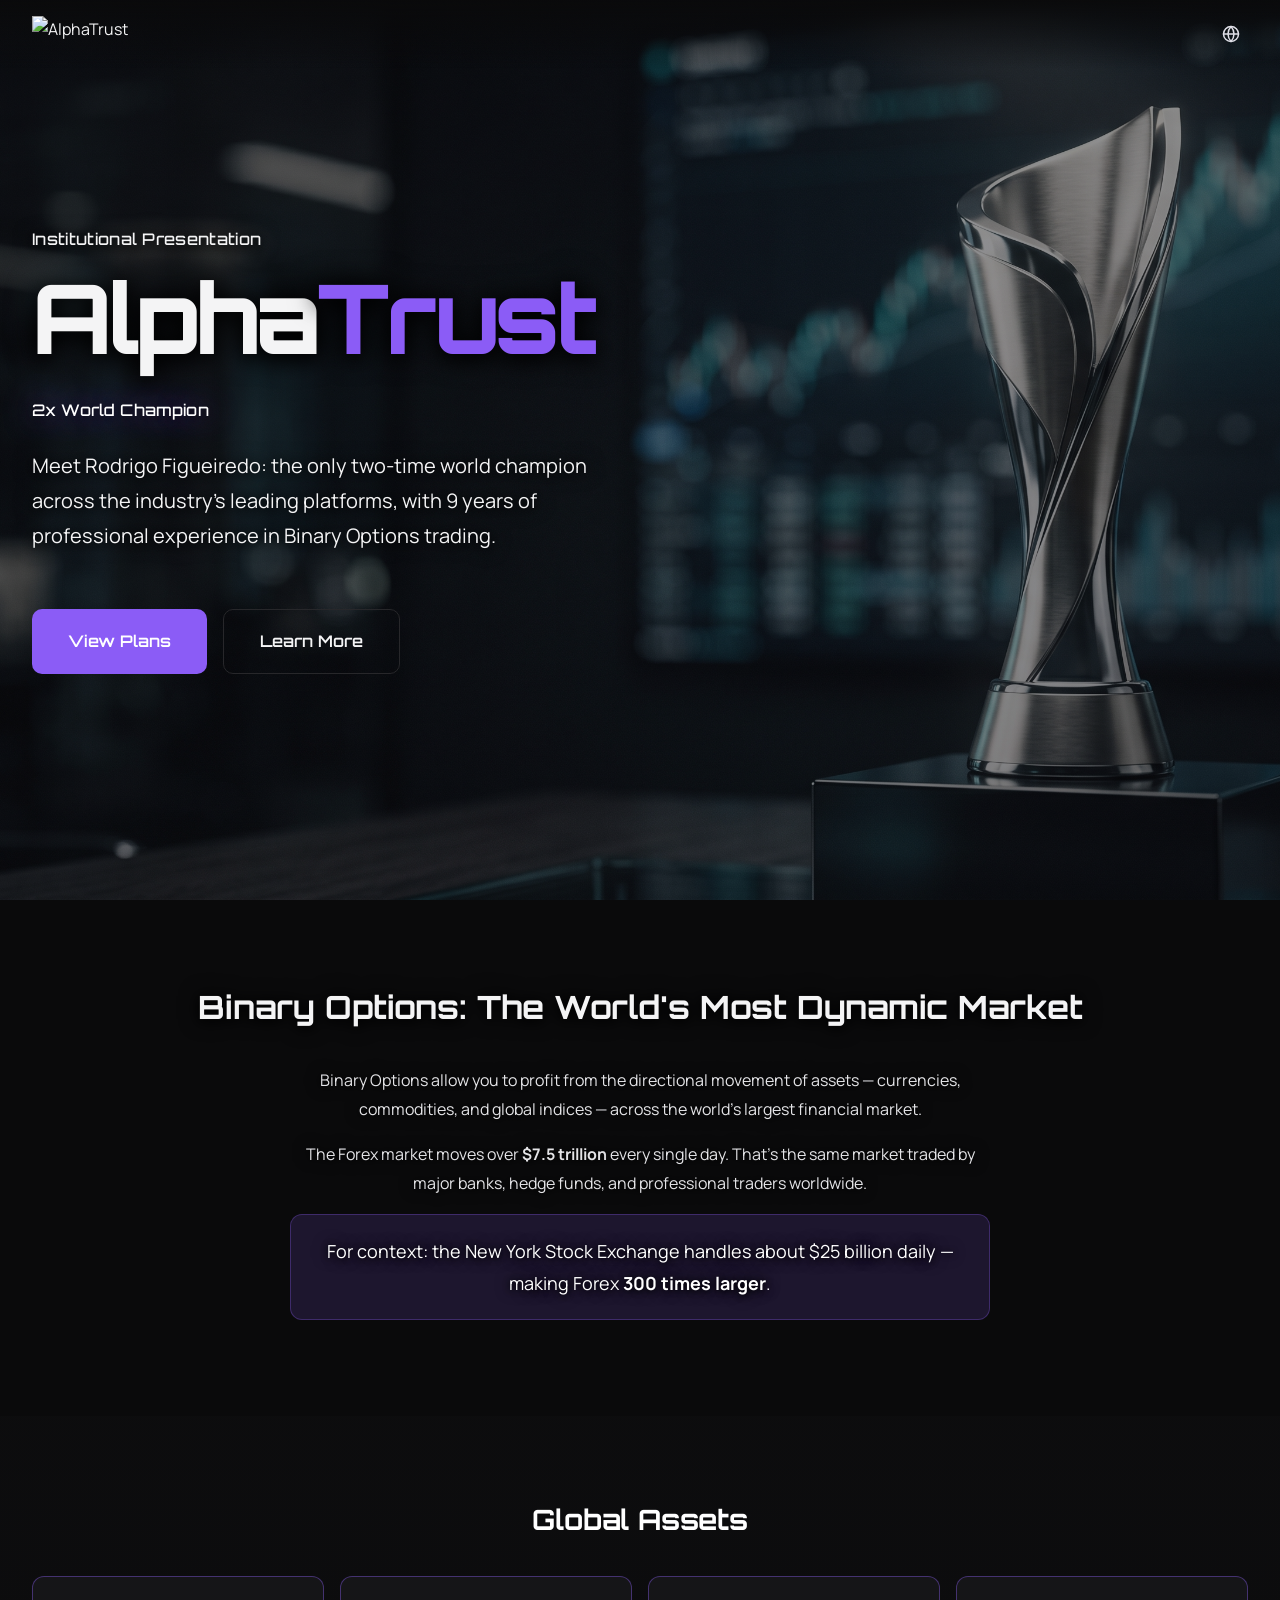
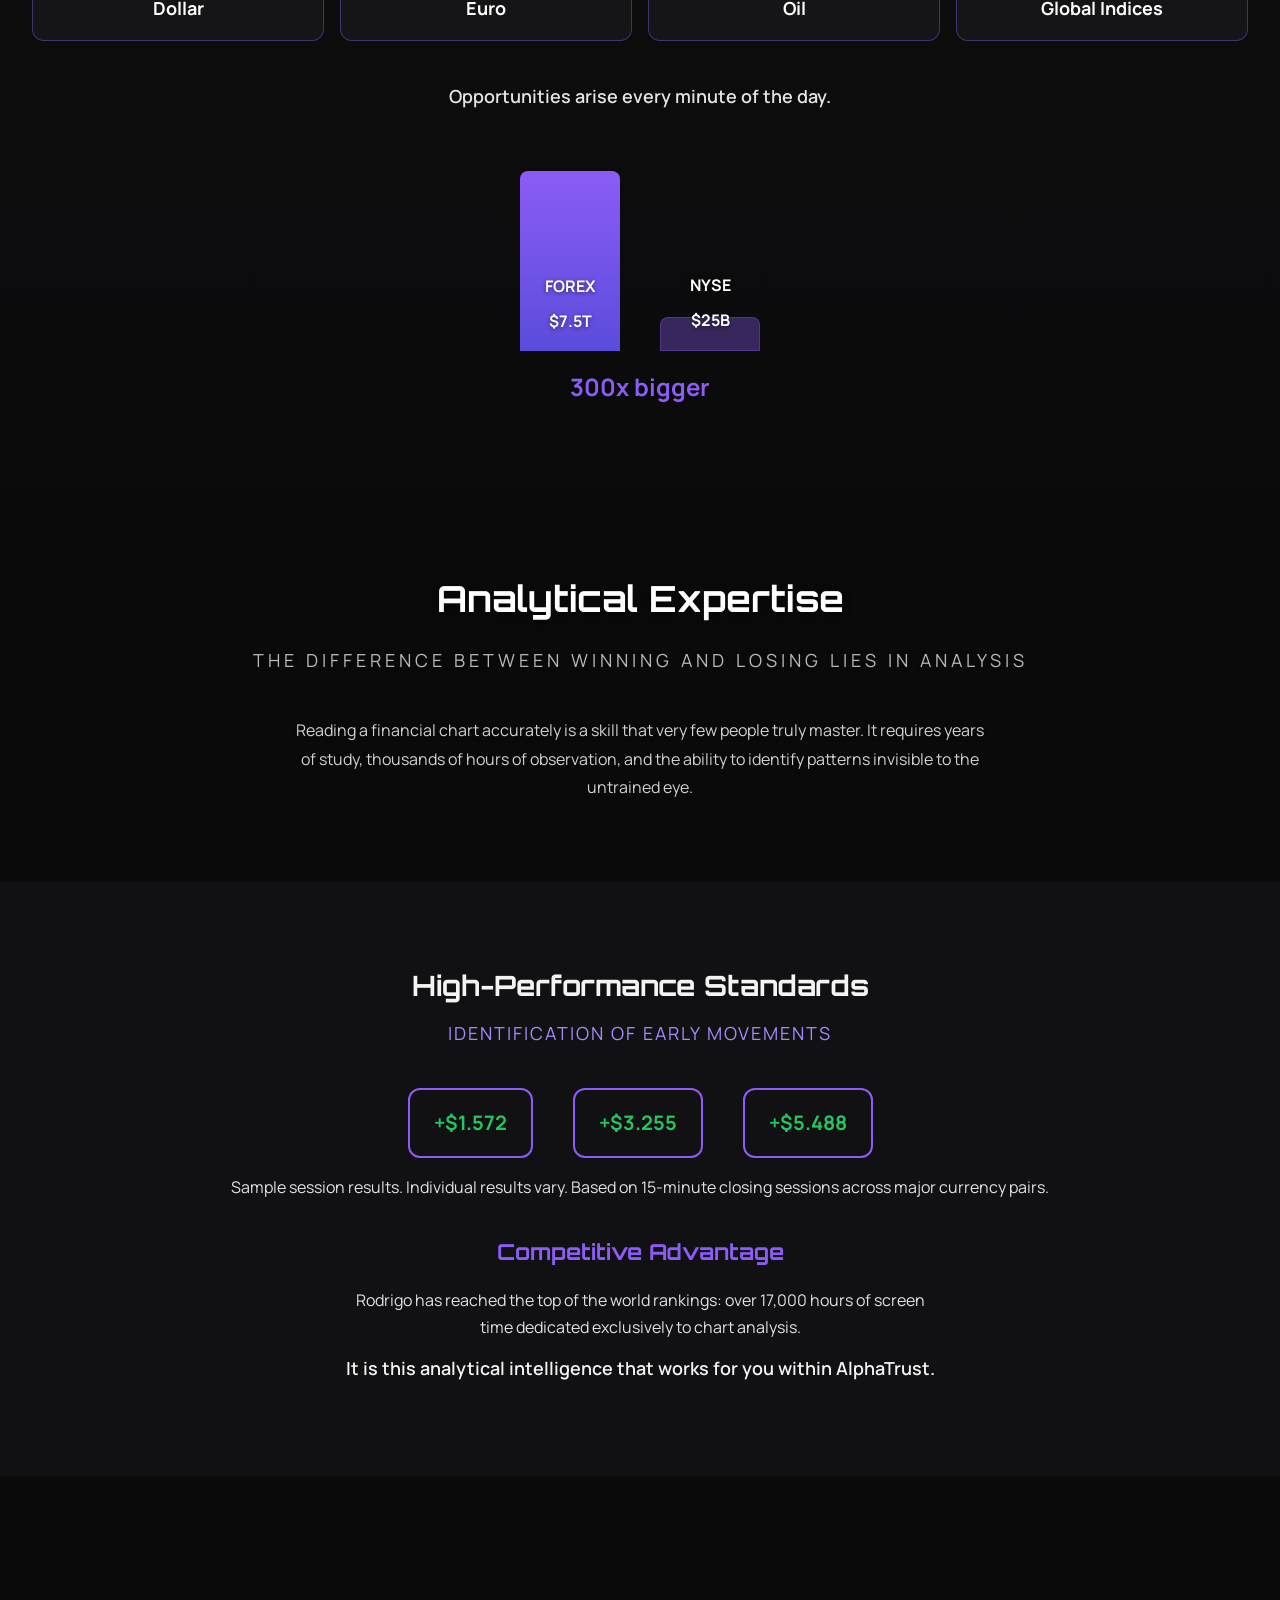
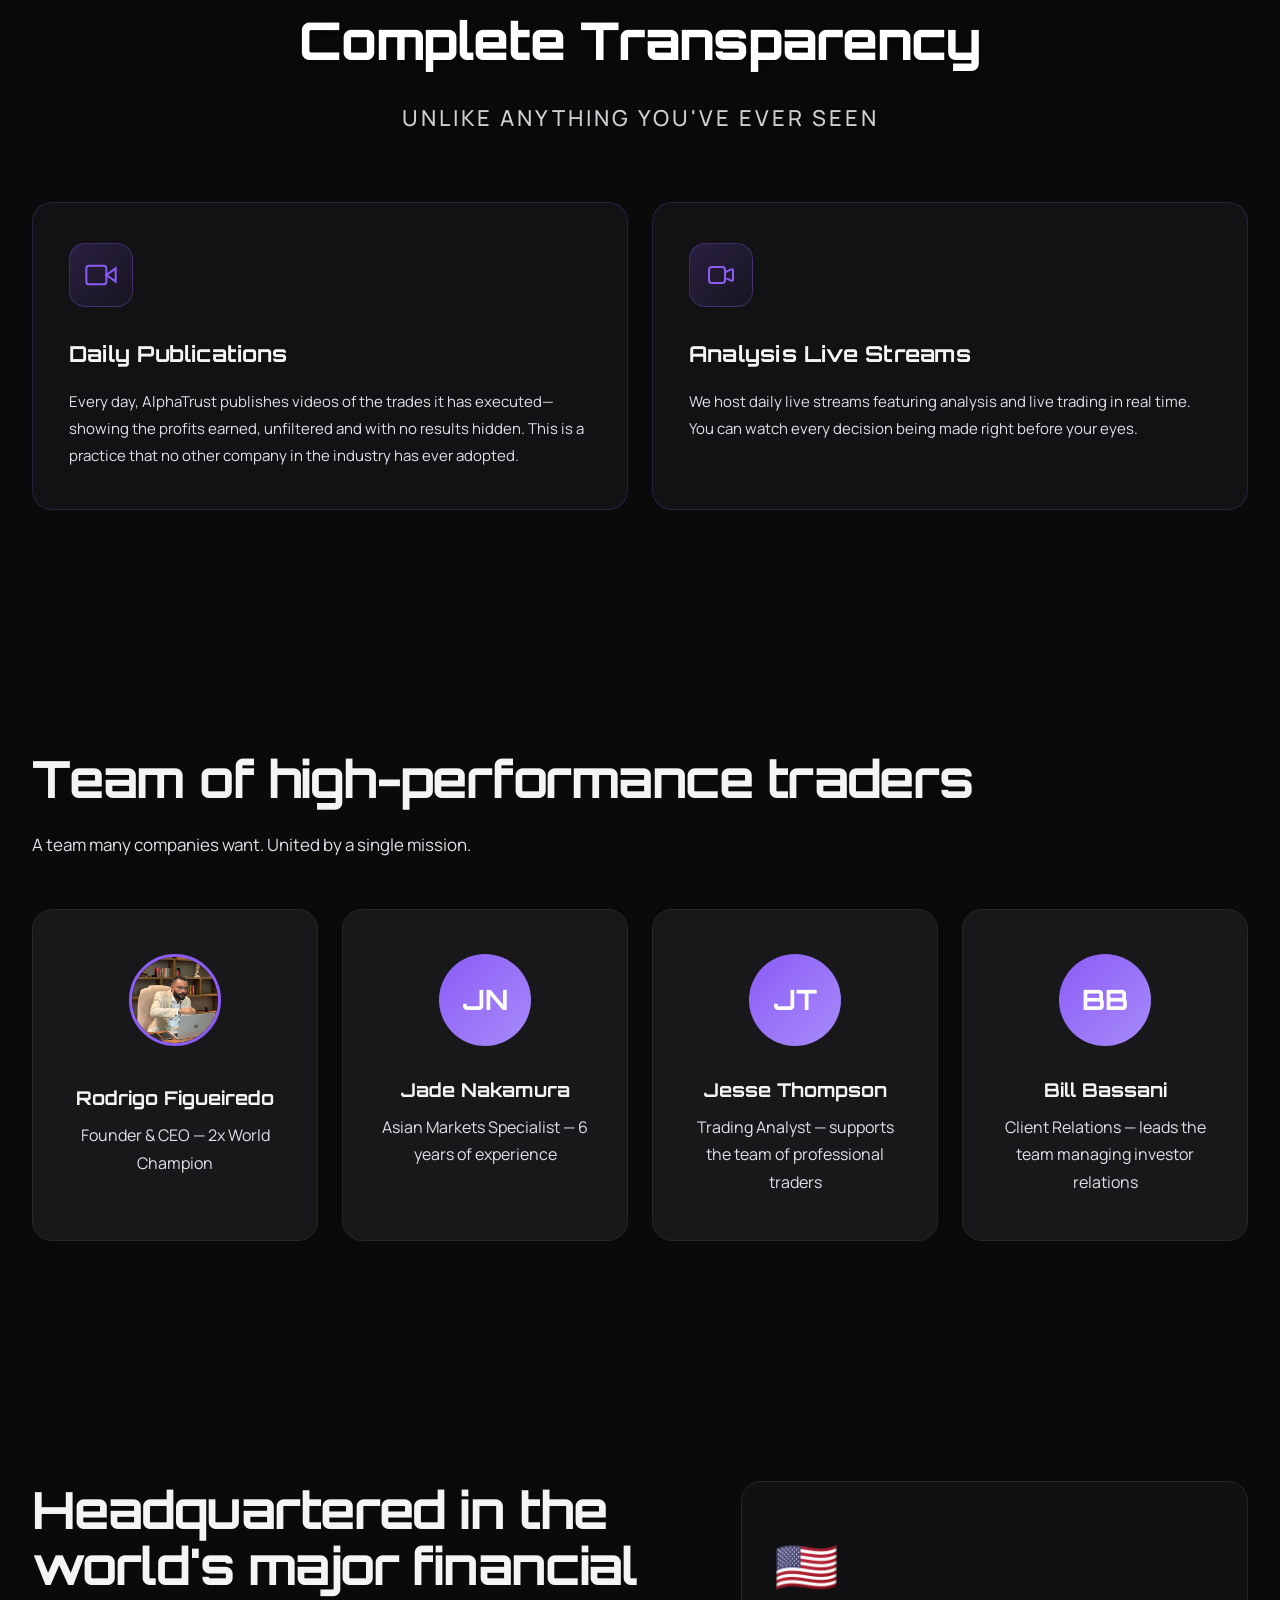
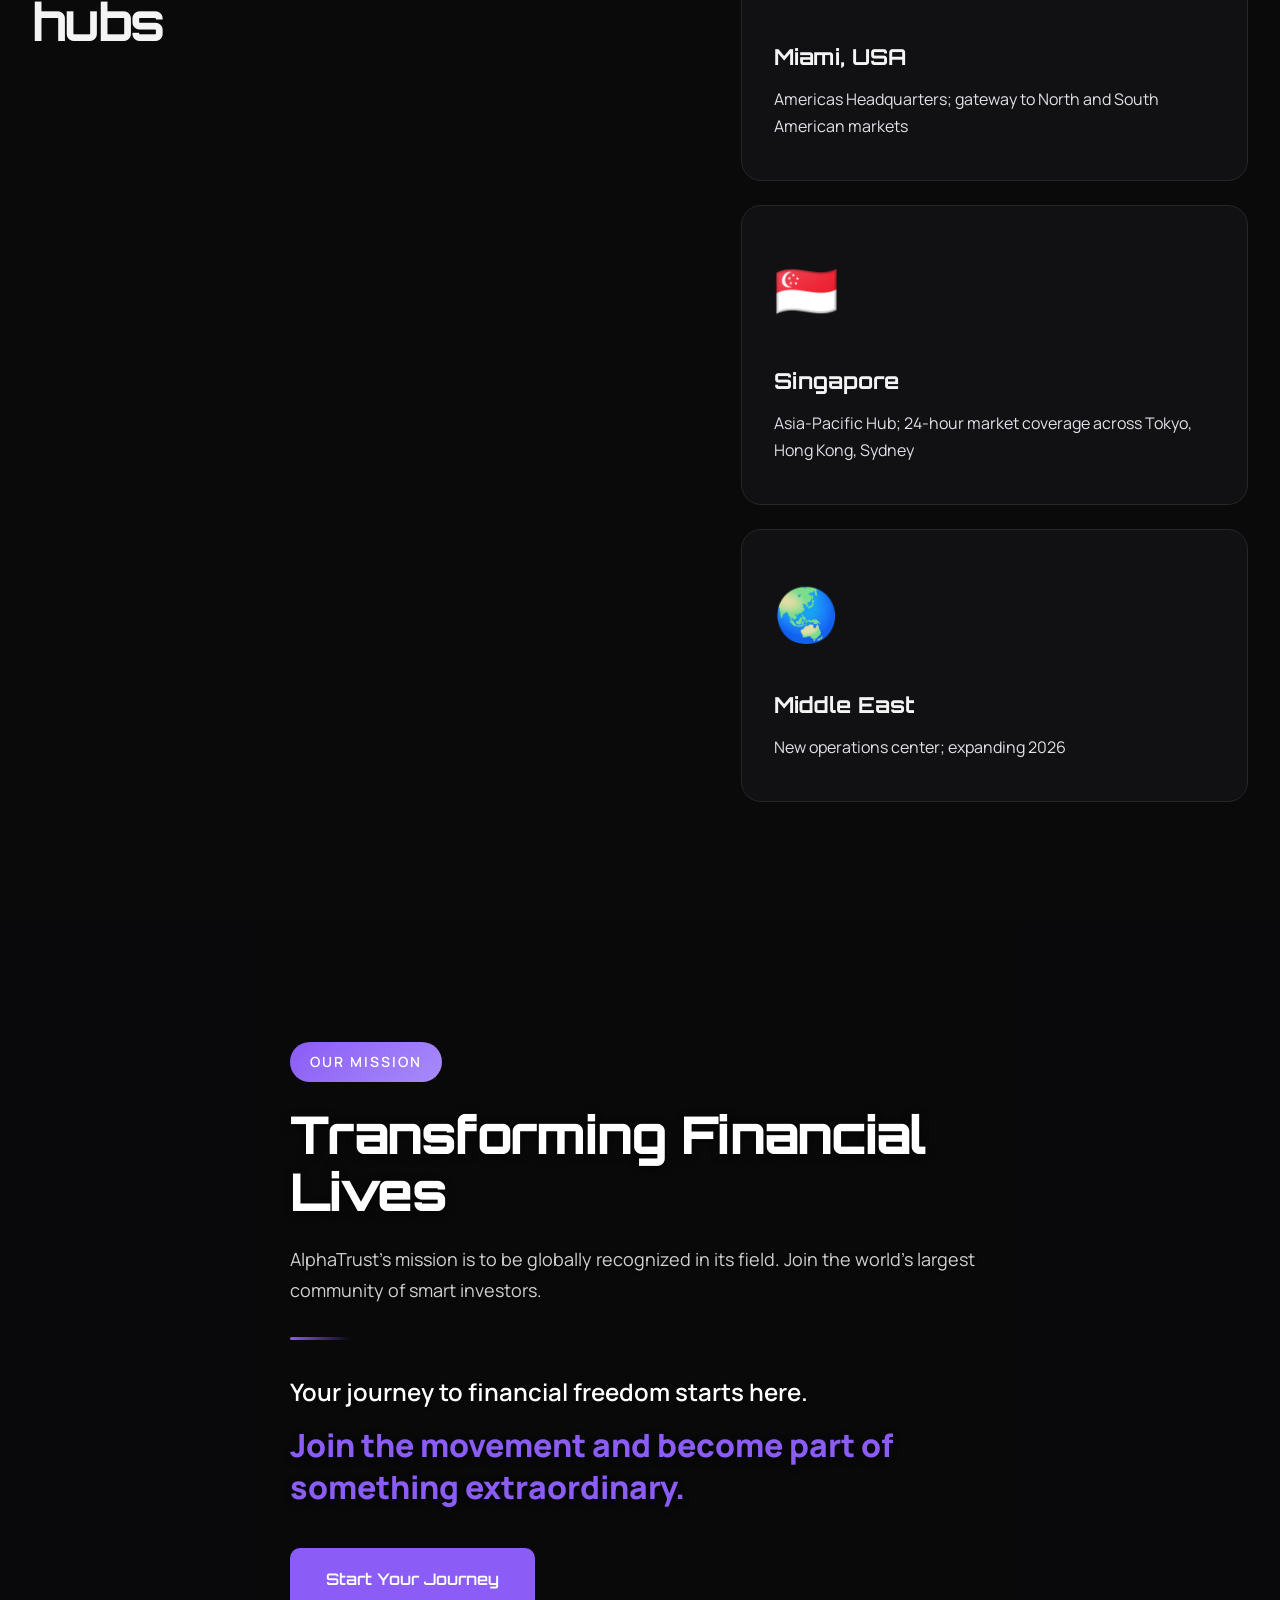
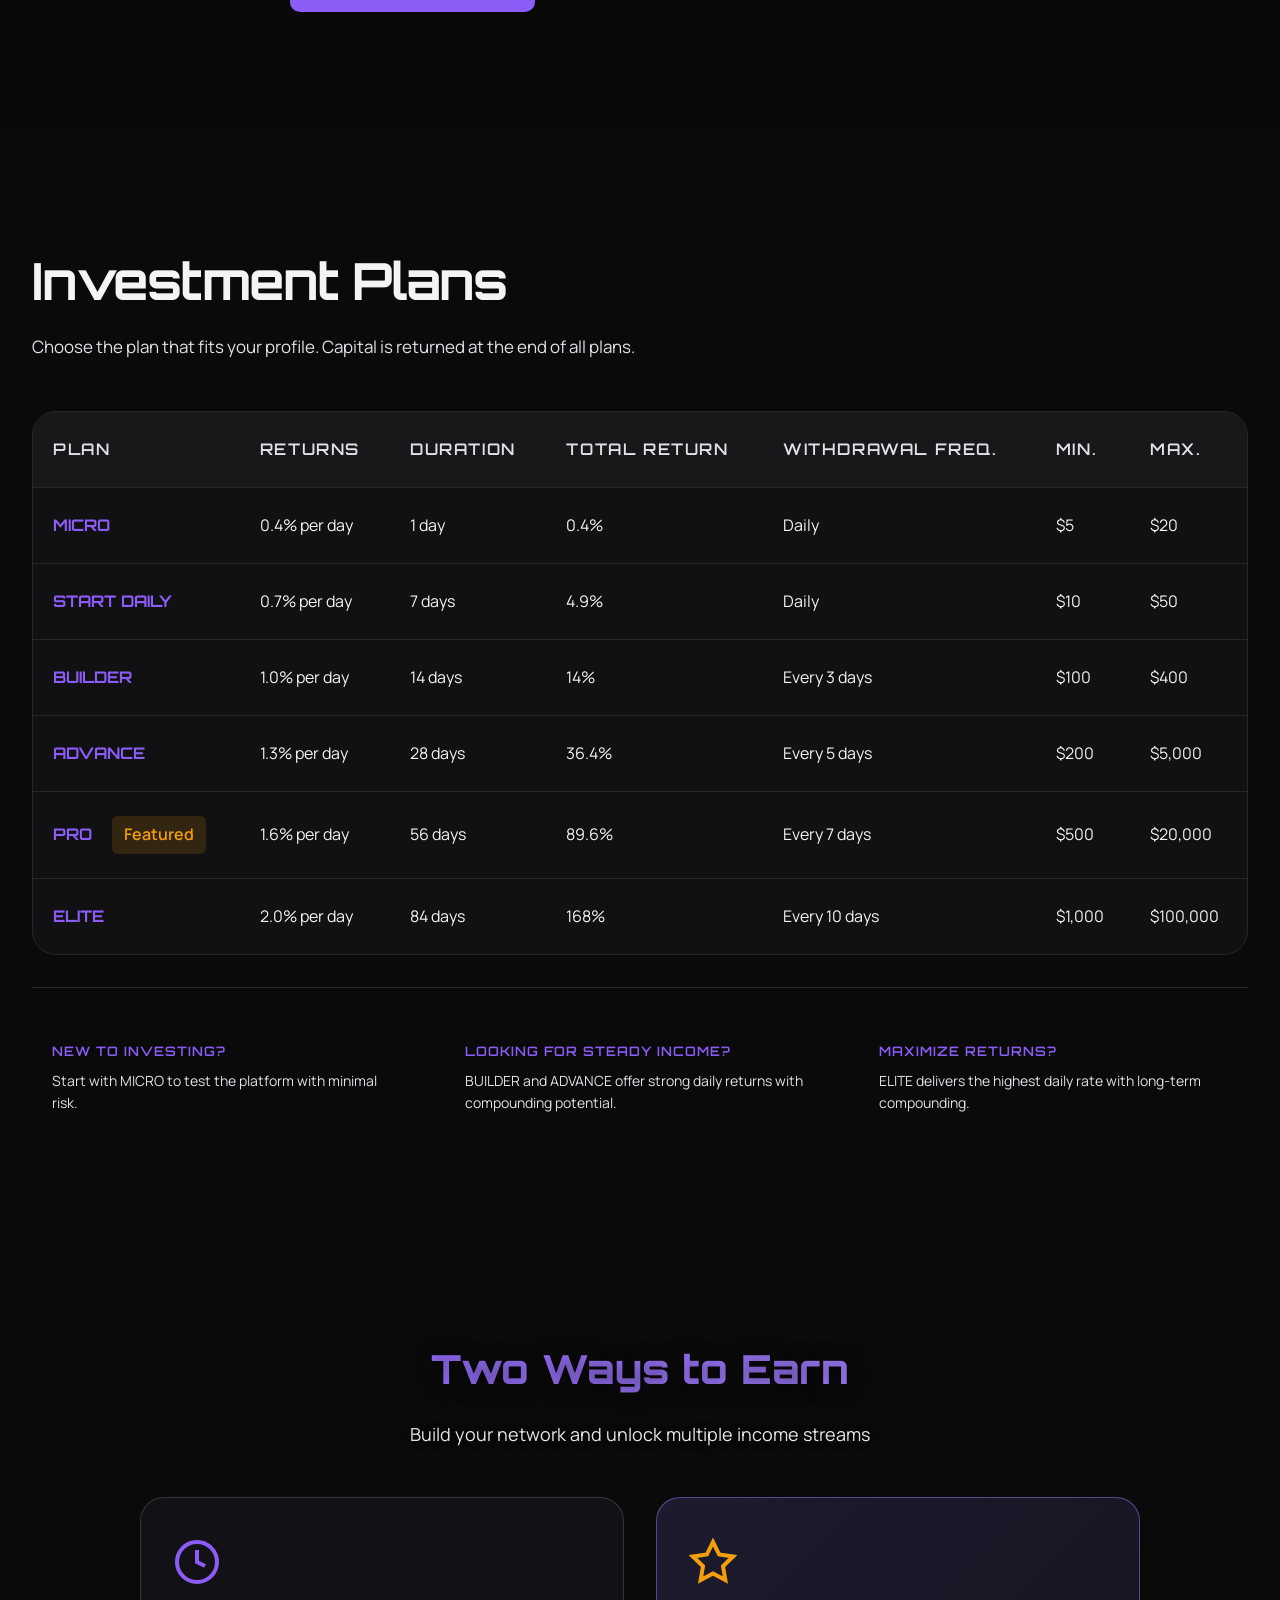
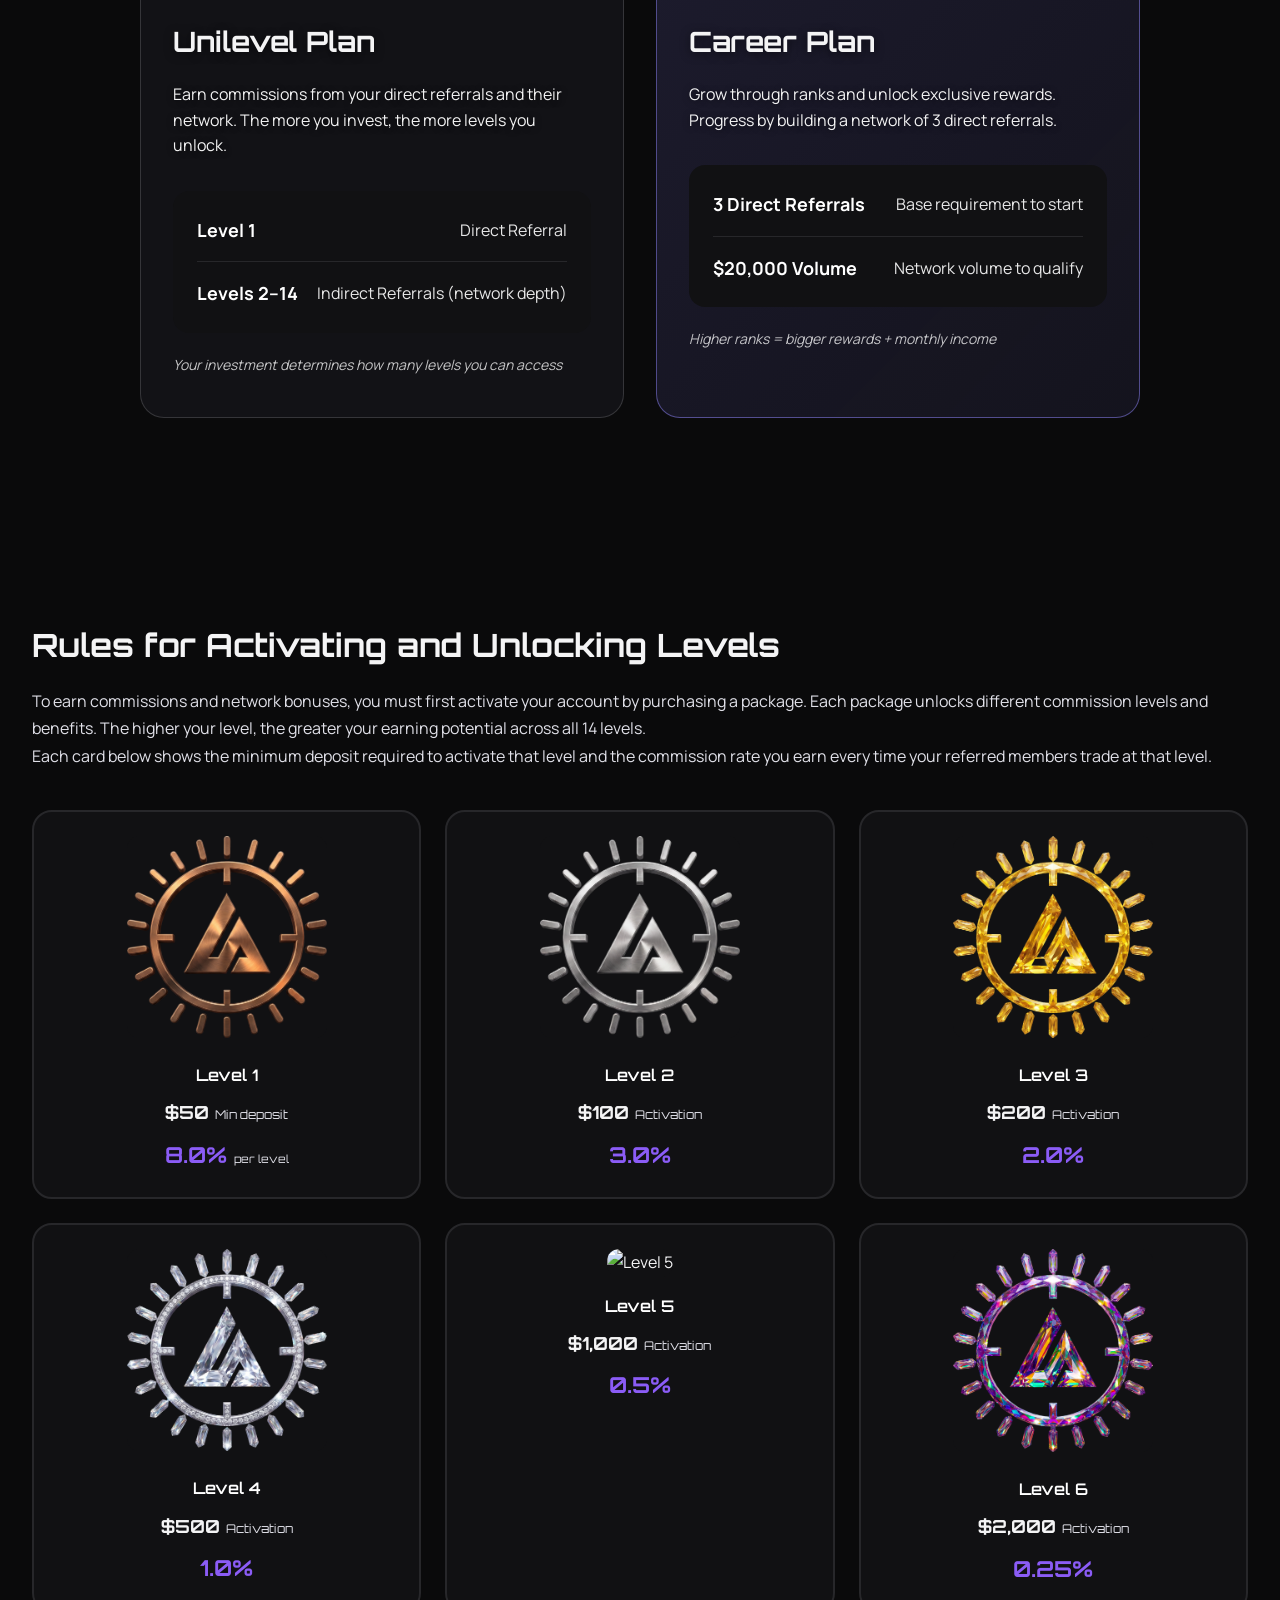
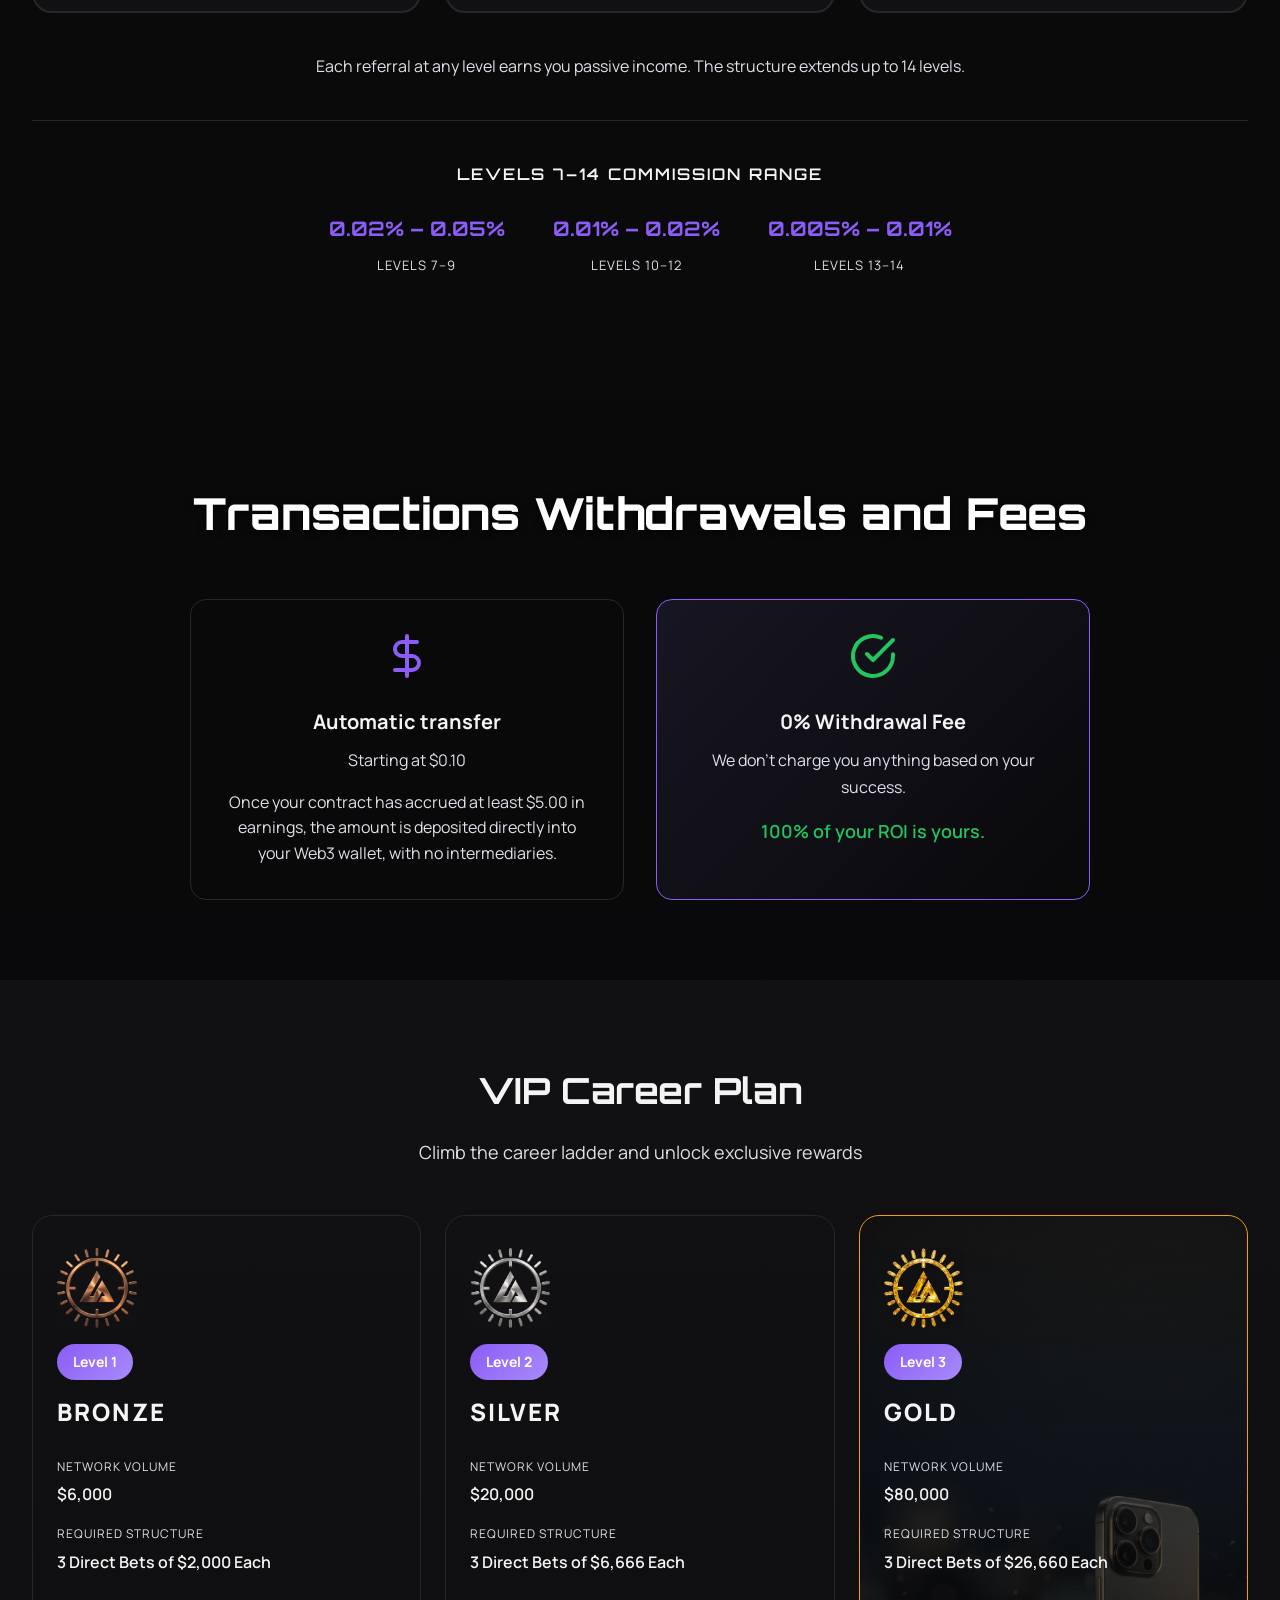
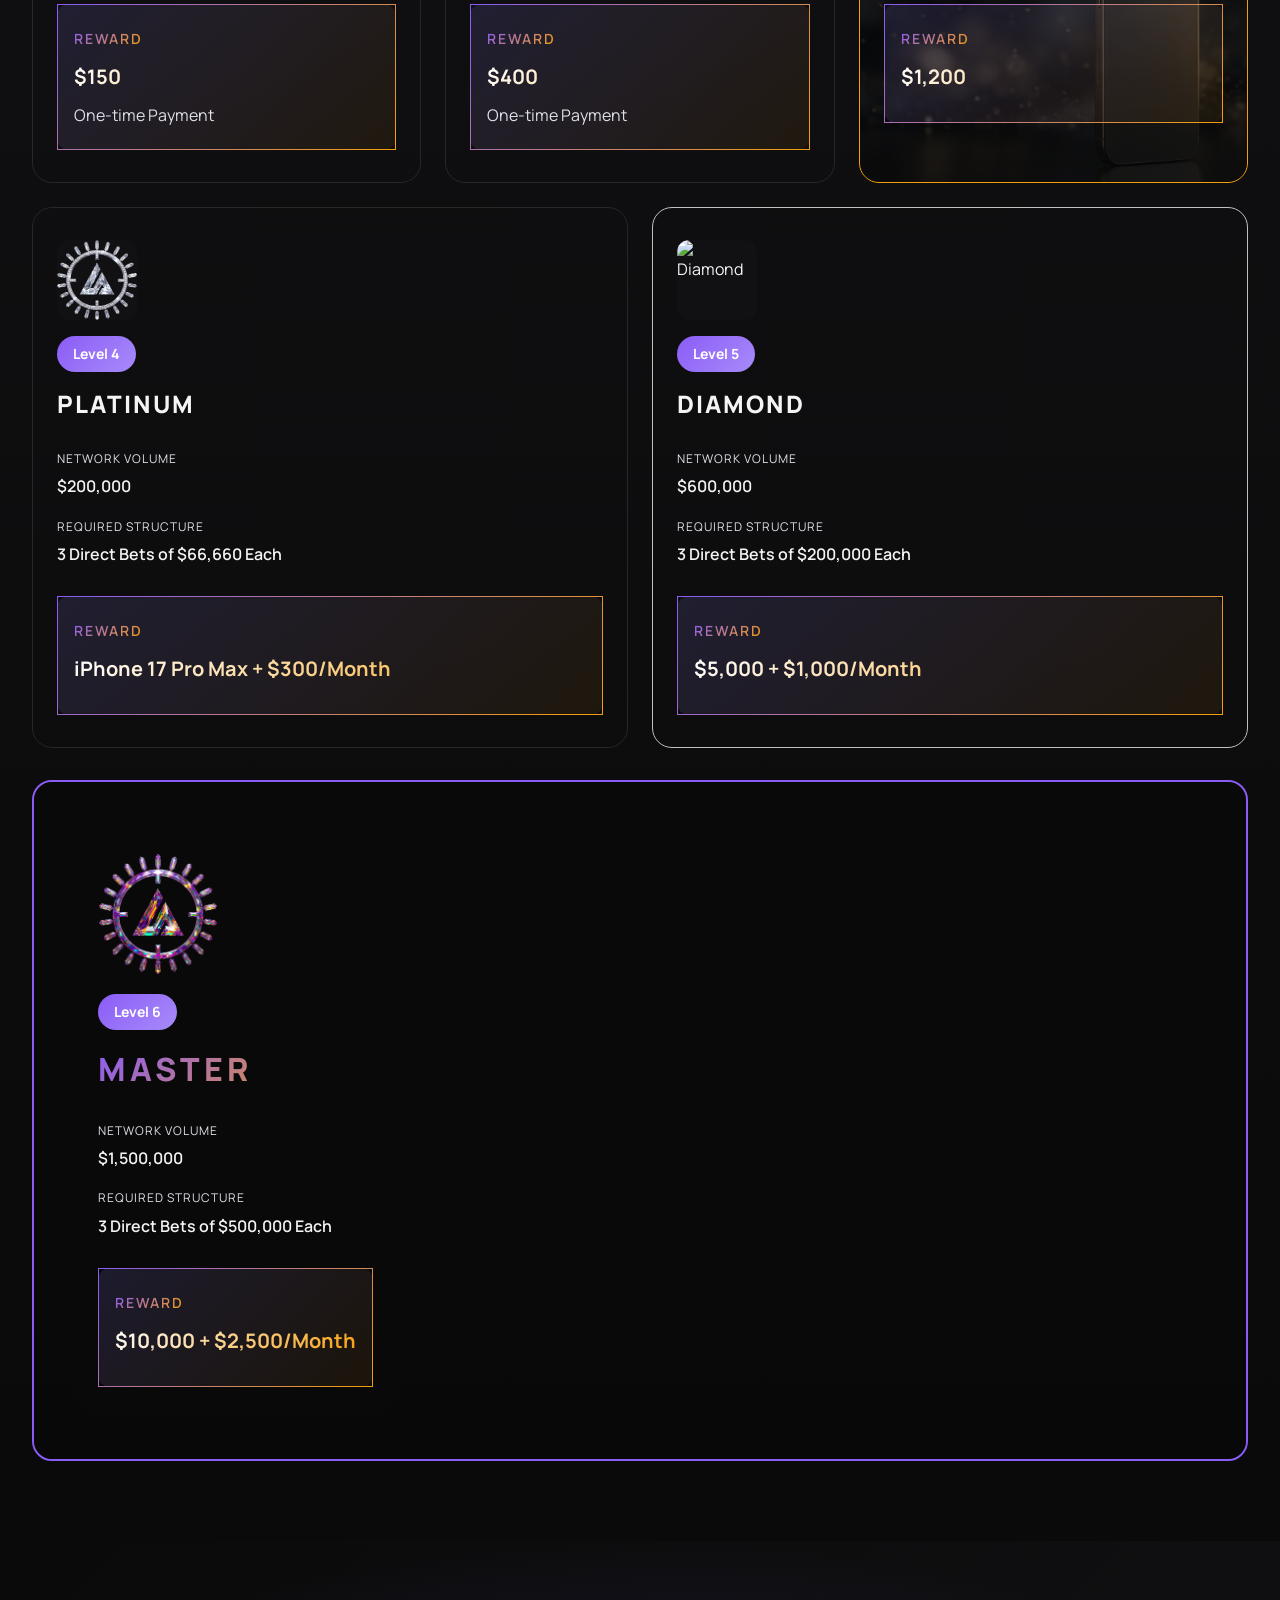
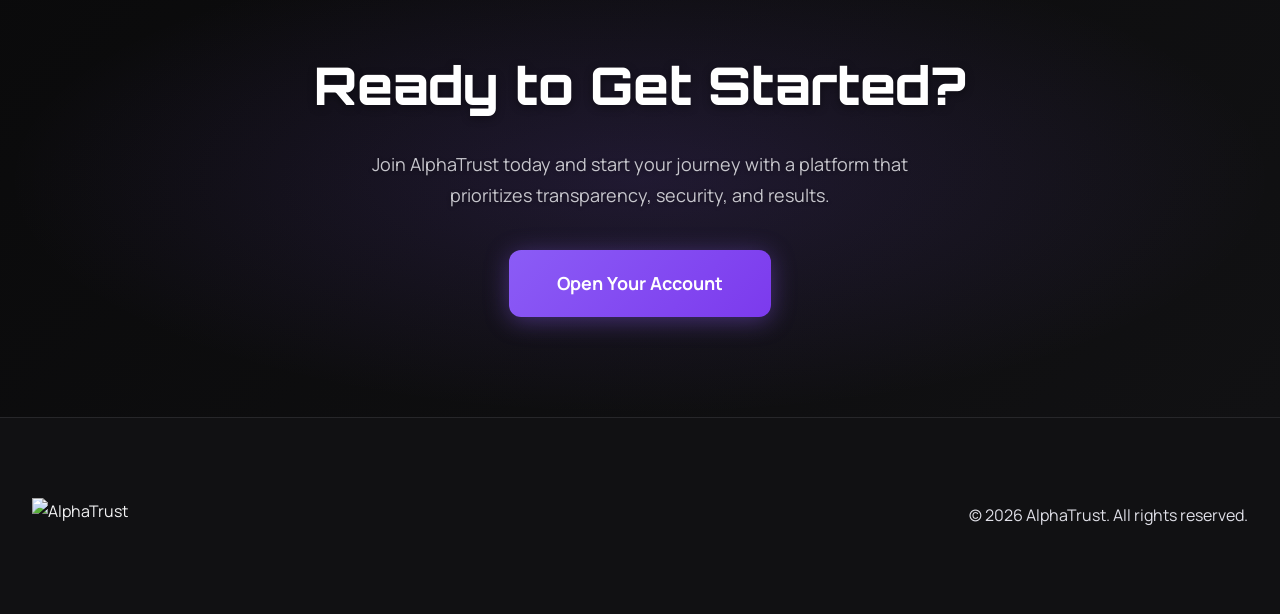
==== commit b5c74d8a: "add optimized images to img/low/" ====
--- a/index.html
+++ b/index.html
@@ -12,11 +12,11 @@
     <link rel="preconnect" href="https://fonts.gstatic.com" crossorigin>
     <link href="https://fonts.googleapis.com/css2?family=Orbitron:wght@400;500;600;700;800;900&family=Manrope:wght@400;500;600;700&display=swap" rel="stylesheet">
     <link rel="stylesheet" href="styles.css">
-    <link rel="icon" type="image/png" href="img/logo.png">
+    <link rel="icon" type="image/png" href="img/low/logo.png">
 </head>
 <body>
     <nav class="navbar">
-        <img src="img/logo.png" alt="AlphaTrust" class="navbar-logo">
+        <img src="img/low/logo.png" alt="AlphaTrust" class="navbar-logo">
         <div class="lang-switcher">
             <details class="lang-details">
                 <summary class="lang-btn globe-btn" aria-label="Language">
@@ -377,7 +377,7 @@
             <p class="levels-intro" data-i18n="levels-intro">Each card below shows the minimum deposit required to activate that level and the commission rate you earn every time your referred members trade at that level.</p>
             <div class="levels-grid">
                 <div class="level-card">
-                    <img src="img/level-1.png" alt="Level 1" class="level-img">
+                    <img src="img/low/level-1.png" alt="Level 1" class="level-img">
                     <div class="level-info">
                         <div class="level-num" data-i18n="l1">Level 1</div>
                         <div class="level-deposit">$50 <span data-i18n="activation-deposit-label">Min deposit</span></div>
@@ -385,7 +385,7 @@
                     </div>
                 </div>
                 <div class="level-card">
-                    <img src="img/level-2.png" alt="Level 2" class="level-img">
+                    <img src="img/low/level-2.png" alt="Level 2" class="level-img">
                     <div class="level-info">
                         <div class="level-num" data-i18n="l2">Level 2</div>
                         <div class="level-deposit">$100 <span data-i18n="activation-label">Activation</span></div>
@@ -393,7 +393,7 @@
                     </div>
                 </div>
                 <div class="level-card">
-                    <img src="img/level-3.png" alt="Gold" class="level-img">
+                    <img src="img/low/level-3.png" alt="Gold" class="level-img">
                     <div class="level-info">
                         <div class="level-num" data-i18n="l3">Level 3</div>
                         <div class="level-deposit">$200 <span data-i18n="activation-label">Activation</span></div>
@@ -401,7 +401,7 @@
                     </div>
                 </div>
                 <div class="level-card">
-                    <img src="img/platinum.png" alt="Level 4" class="level-img">
+                    <img src="img/low/level-4.png" alt="Level 4" class="level-img">
                     <div class="level-info">
                         <div class="level-num" data-i18n="l4">Level 4</div>
                         <div class="level-deposit">$500 <span data-i18n="activation-label">Activation</span></div>
@@ -409,7 +409,7 @@
                     </div>
                 </div>
                 <div class="level-card">
-                    <img src="img/level-5.png" alt="Level 5" class="level-img">
+                    <img src="img/low/level-5.png" alt="Level 5" class="level-img">
                     <div class="level-info">
                         <div class="level-num" data-i18n="l5">Level 5</div>
                         <div class="level-deposit">$1,000 <span data-i18n="activation-label">Activation</span></div>
@@ -417,7 +417,7 @@
                     </div>
                 </div>
                 <div class="level-card">
-                    <img src="img/level-6.png" alt="Level 6" class="level-img">
+                    <img src="img/low/level-6.png" alt="Level 6" class="level-img">
                     <div class="level-info">
                         <div class="level-num" data-i18n="l6">Level 6</div>
                         <div class="level-deposit">$2,000 <span data-i18n="activation-label">Activation</span></div>
@@ -471,7 +471,7 @@
             </div>
 <div class="vip-grid">
                 <div class="vip-card">
-                    <img src="img/level-1.png" alt="Level 1" class="vip-level-img">
+                    <img src="img/low/level-1.png" alt="Level 1" class="vip-level-img">
                     <div class="vip-level-badge" data-i18n="vip-level-1">Level 1</div>
                     <div class="vip-level-name">BRONZE</div>
                     <div class="vip-content">
@@ -491,7 +491,7 @@
                     </div>
                 </div>
                 <div class="vip-card">
-                    <img src="img/level-2.png" alt="Level 2" class="vip-level-img">
+                    <img src="img/low/level-2.png" alt="Level 2" class="vip-level-img">
                     <div class="vip-level-badge" data-i18n="vip-level-2">Level 2</div>
                     <div class="vip-level-name">SILVER</div>
                     <div class="vip-content">
@@ -511,7 +511,7 @@
                     </div>
                 </div>
                 <div class="vip-card vip-gold-card">
-                    <img src="img/level-3.png" alt="Gold" class="vip-level-img">
+                    <img src="img/low/level-3.png" alt="Gold" class="vip-level-img">
                     <div class="vip-level-badge" data-i18n="vip-level-3">Level 3</div>
                     <div class="vip-level-name">GOLD</div>
                     <div class="vip-content">
@@ -532,7 +532,7 @@
             </div>
             <div class="vip-row">
                 <div class="vip-card">
-                    <img src="img/platinum.png" alt="Platinum" class="vip-level-img">
+                    <img src="img/low/level-4.png" alt="Platinum" class="vip-level-img">
                     <div class="vip-level-badge" data-i18n="vip-level-4">Level 4</div>
                     <div class="vip-level-name">PLATINUM</div>
                     <div class="vip-content">
@@ -551,7 +551,7 @@
                     </div>
                 </div>
                 <div class="vip-card vip-diamond-card">
-                    <img src="img/level-5.png" alt="Diamond" class="vip-level-img">
+                    <img src="img/low/level-5.png" alt="Diamond" class="vip-level-img">
                     <div class="vip-level-badge" data-i18n="vip-level-5">Level 5</div>
                     <div class="vip-level-name">DIAMOND</div>
                     <div class="vip-content">
@@ -573,7 +573,7 @@
             <div class="vip-master-card">
                 <video class="vip-master-video" src="video/porsche-chuva.mp4" autoplay muted loop playsinline></video>
                 <div class="vip-master-inner">
-                    <img src="img/level-6.png" alt="Level 6" class="vip-master-img">
+                    <img src="img/low/level-6.png" alt="Level 6" class="vip-master-img">
                     <div class="vip-level-badge" data-i18n="vip-level-6">Level 6</div>
                     <div class="vip-level-name" data-i18n="vip-level-master">MASTER</div>
                     <div class="vip-content">
@@ -608,7 +608,7 @@
     <footer>
         <div class="container">
             <div class="footer-grid">
-                <img src="img/logo.png" alt="AlphaTrust" class="footer-logo-img">
+                <img src="img/low/logo.png" alt="AlphaTrust" class="footer-logo-img">
                 <p class="footer-text">© 2026 AlphaTrust. <span data-i18n="rights">All rights reserved.</span></p>
             </div>
         </div>
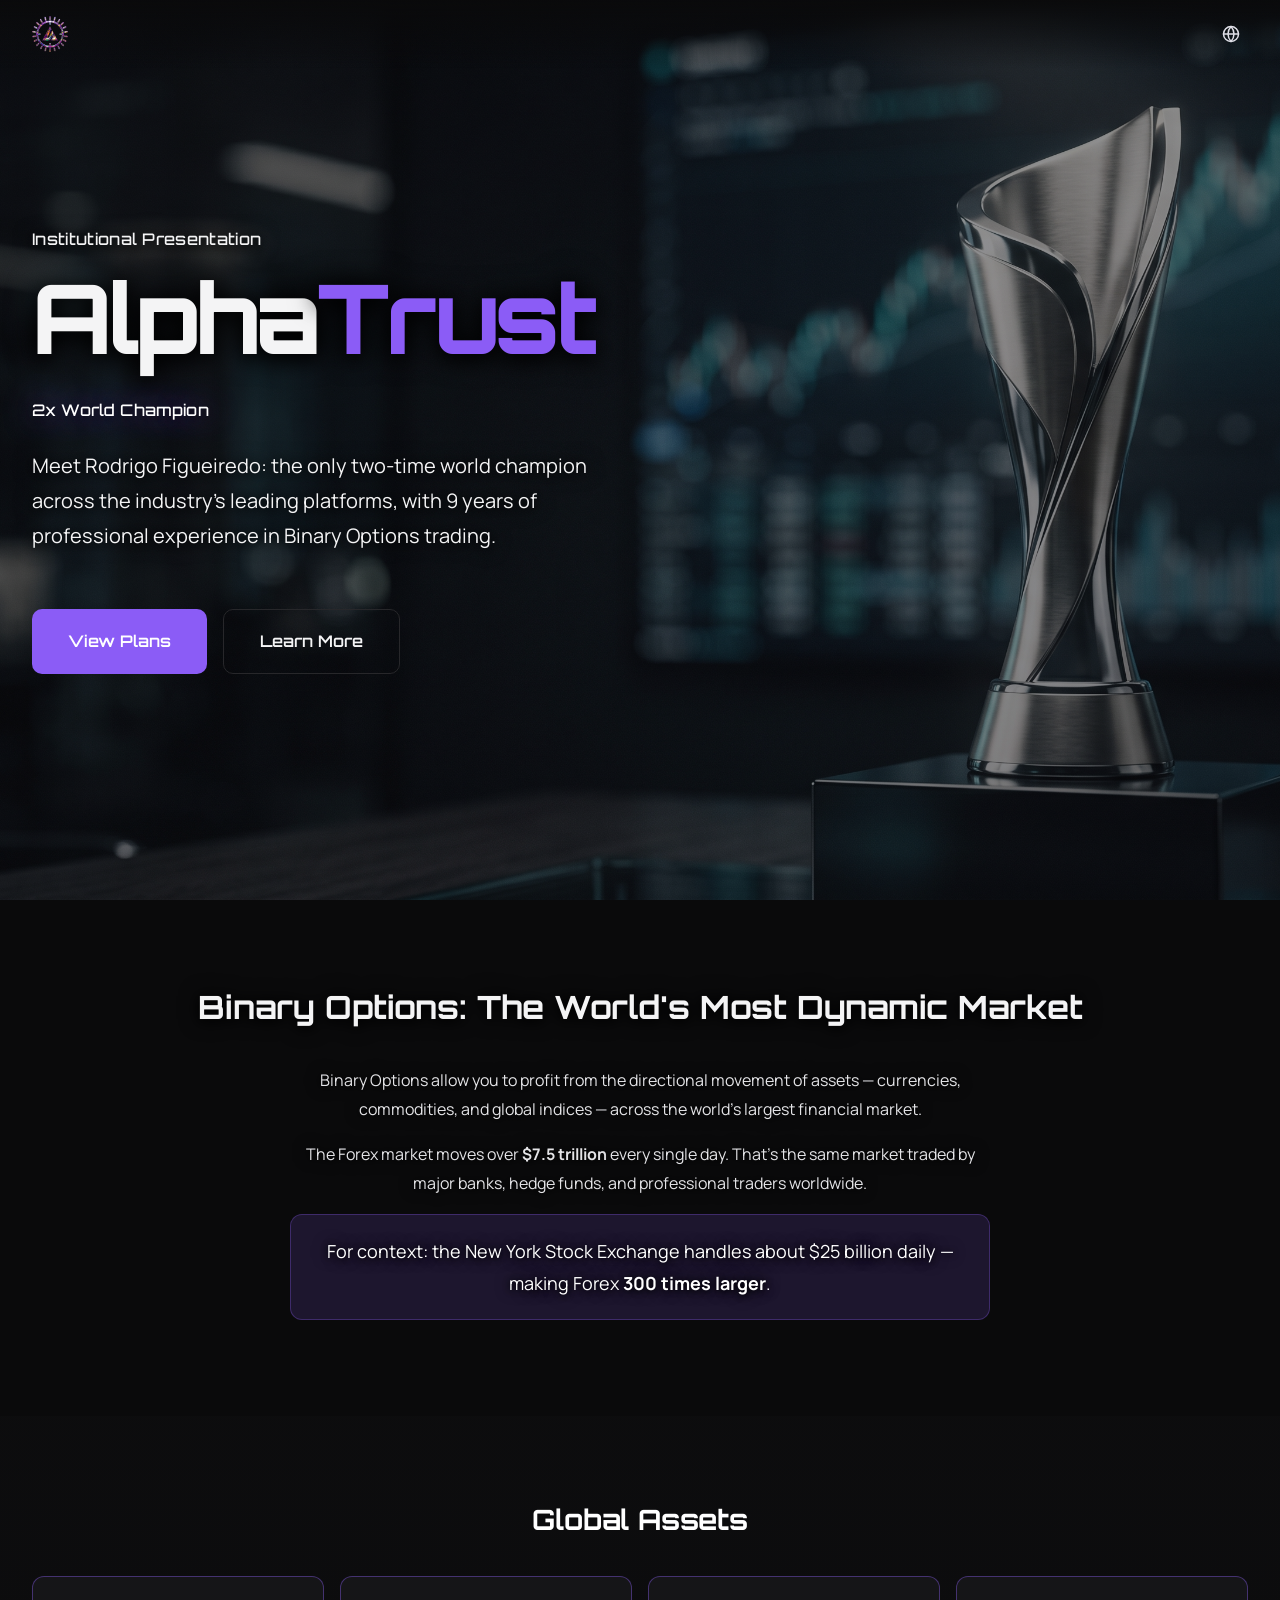
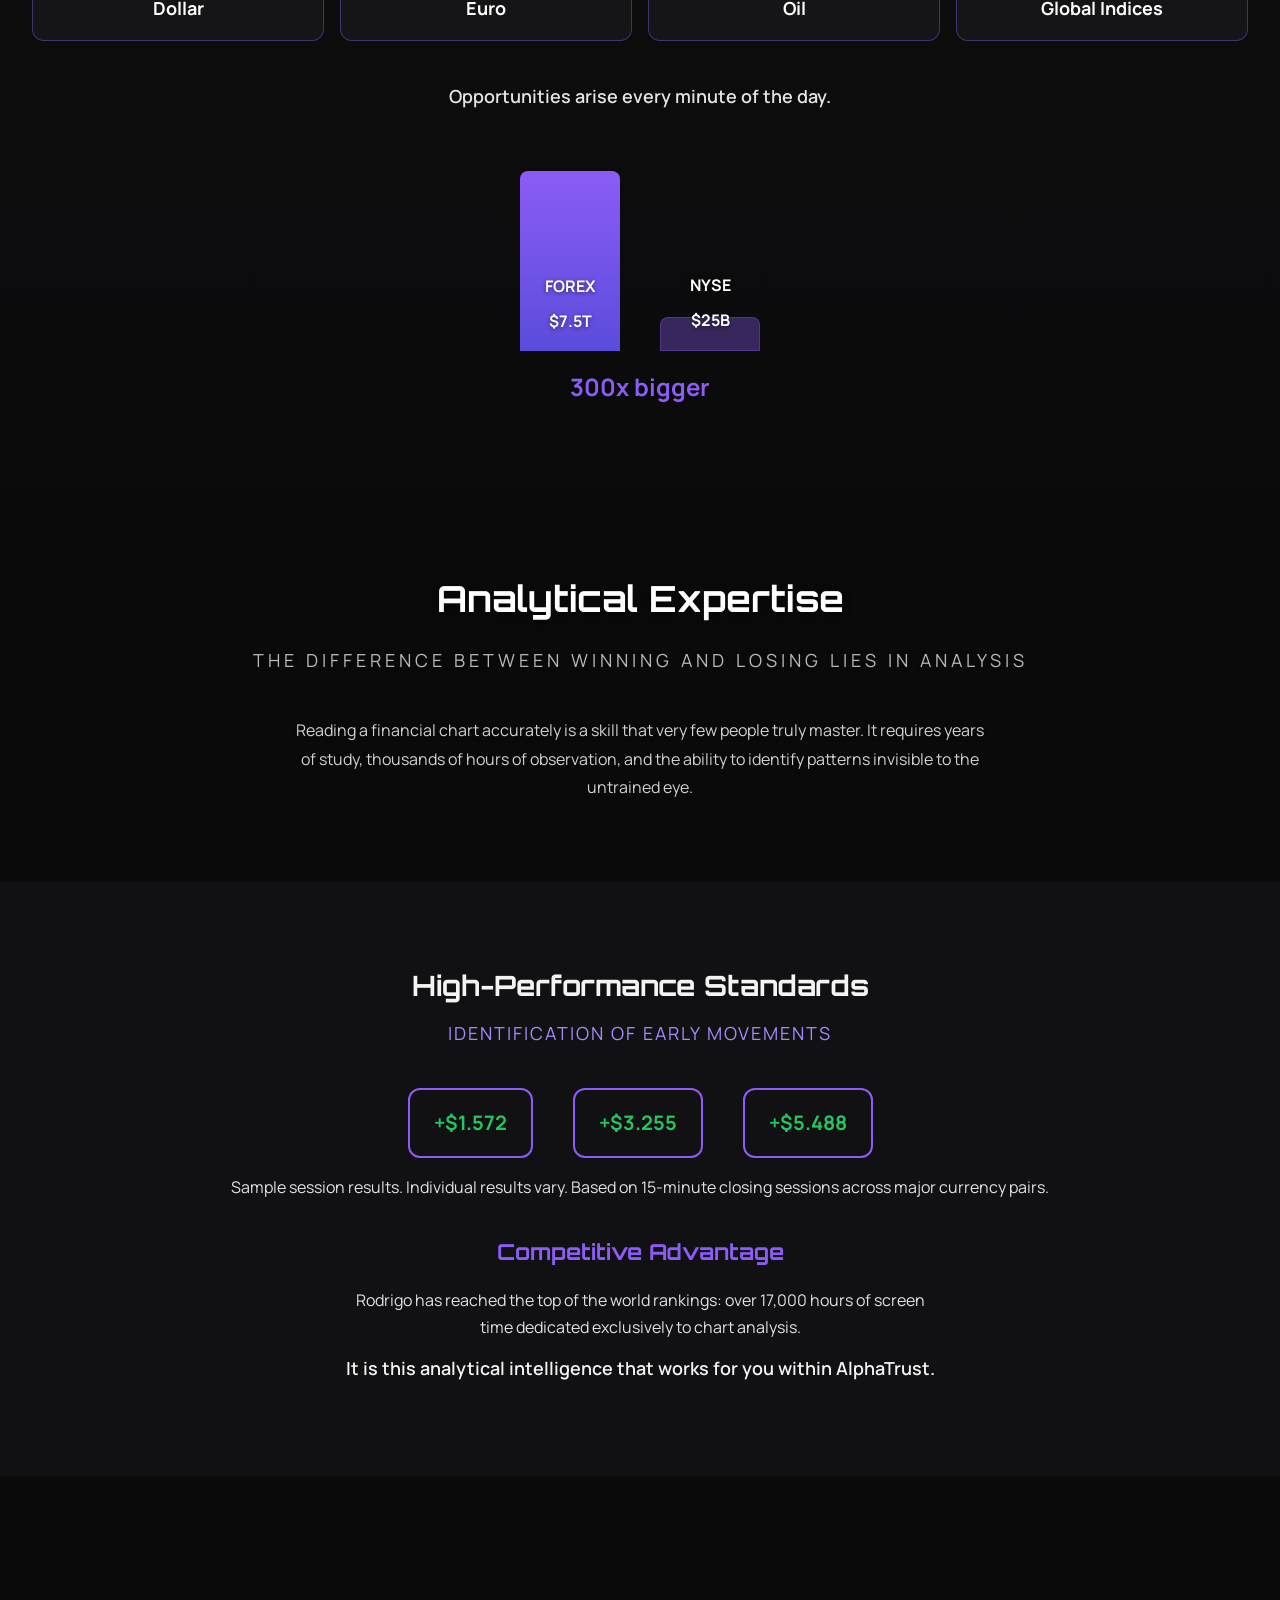
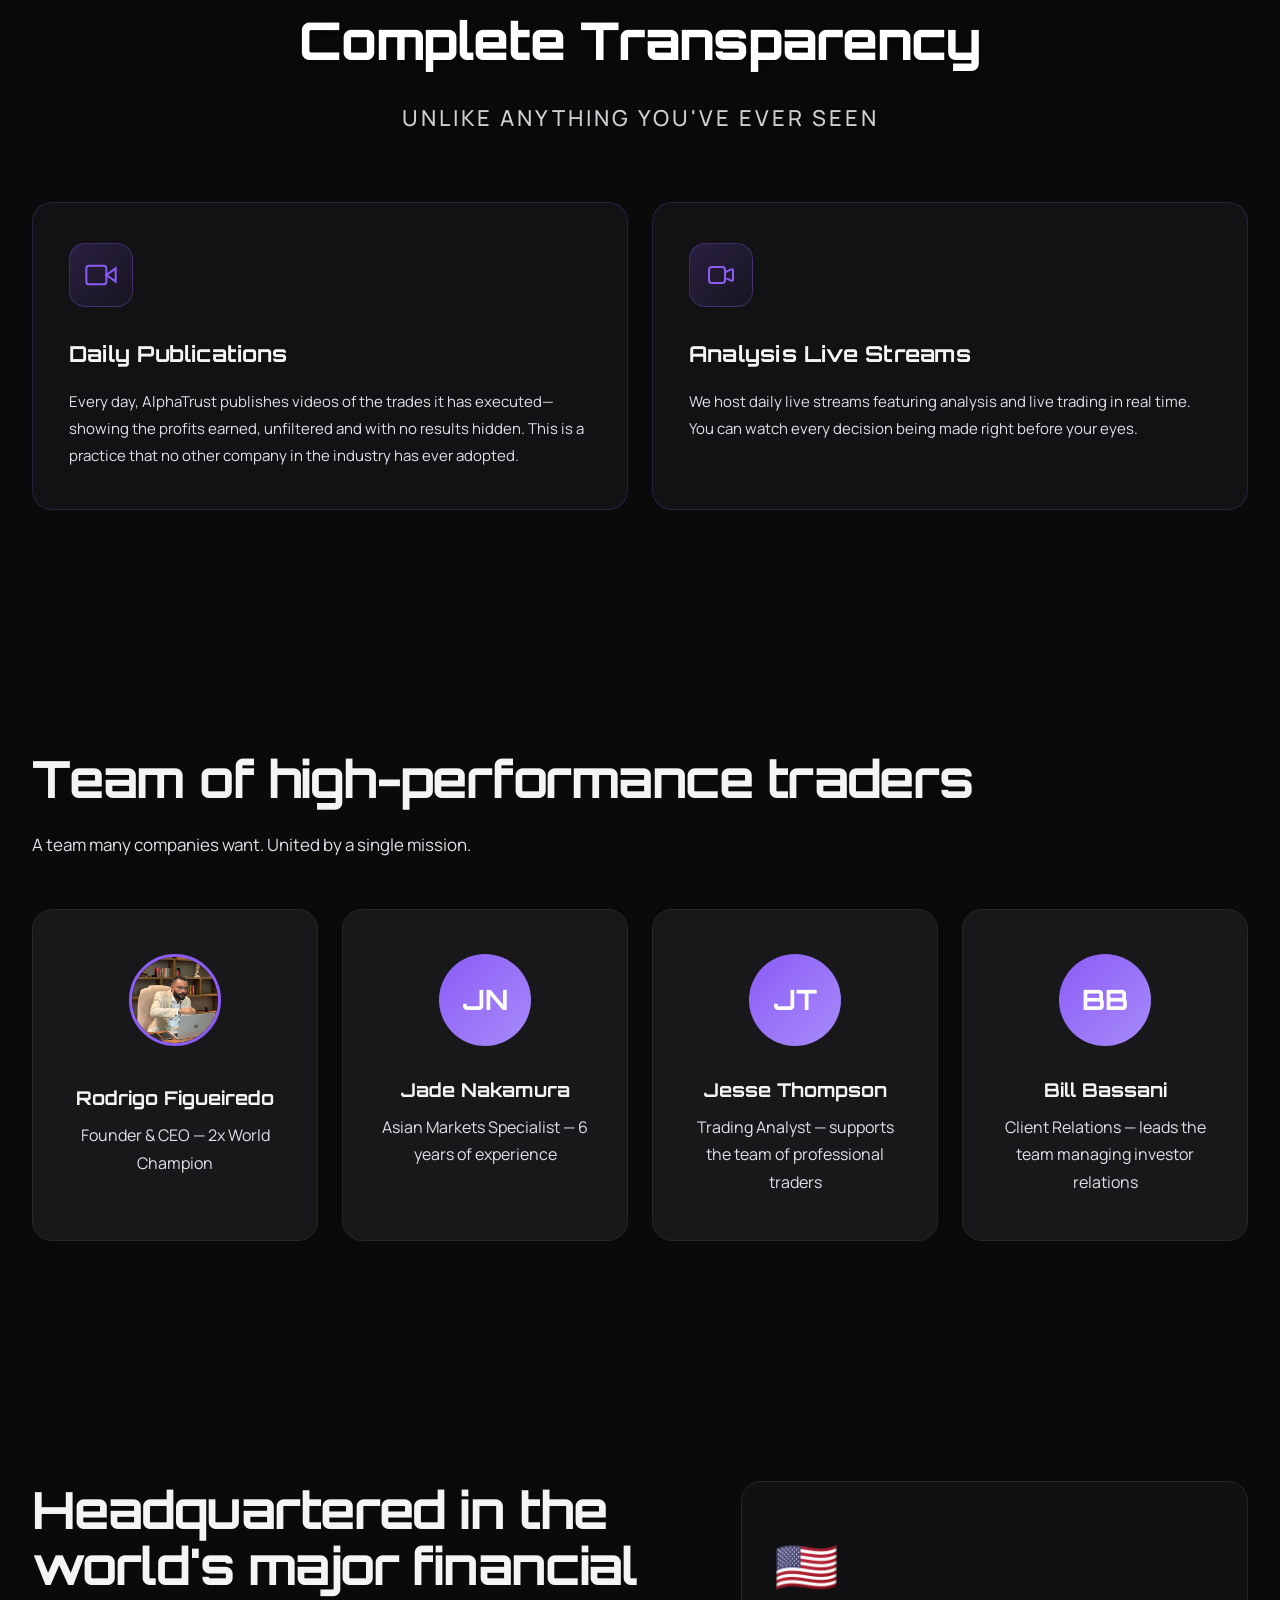
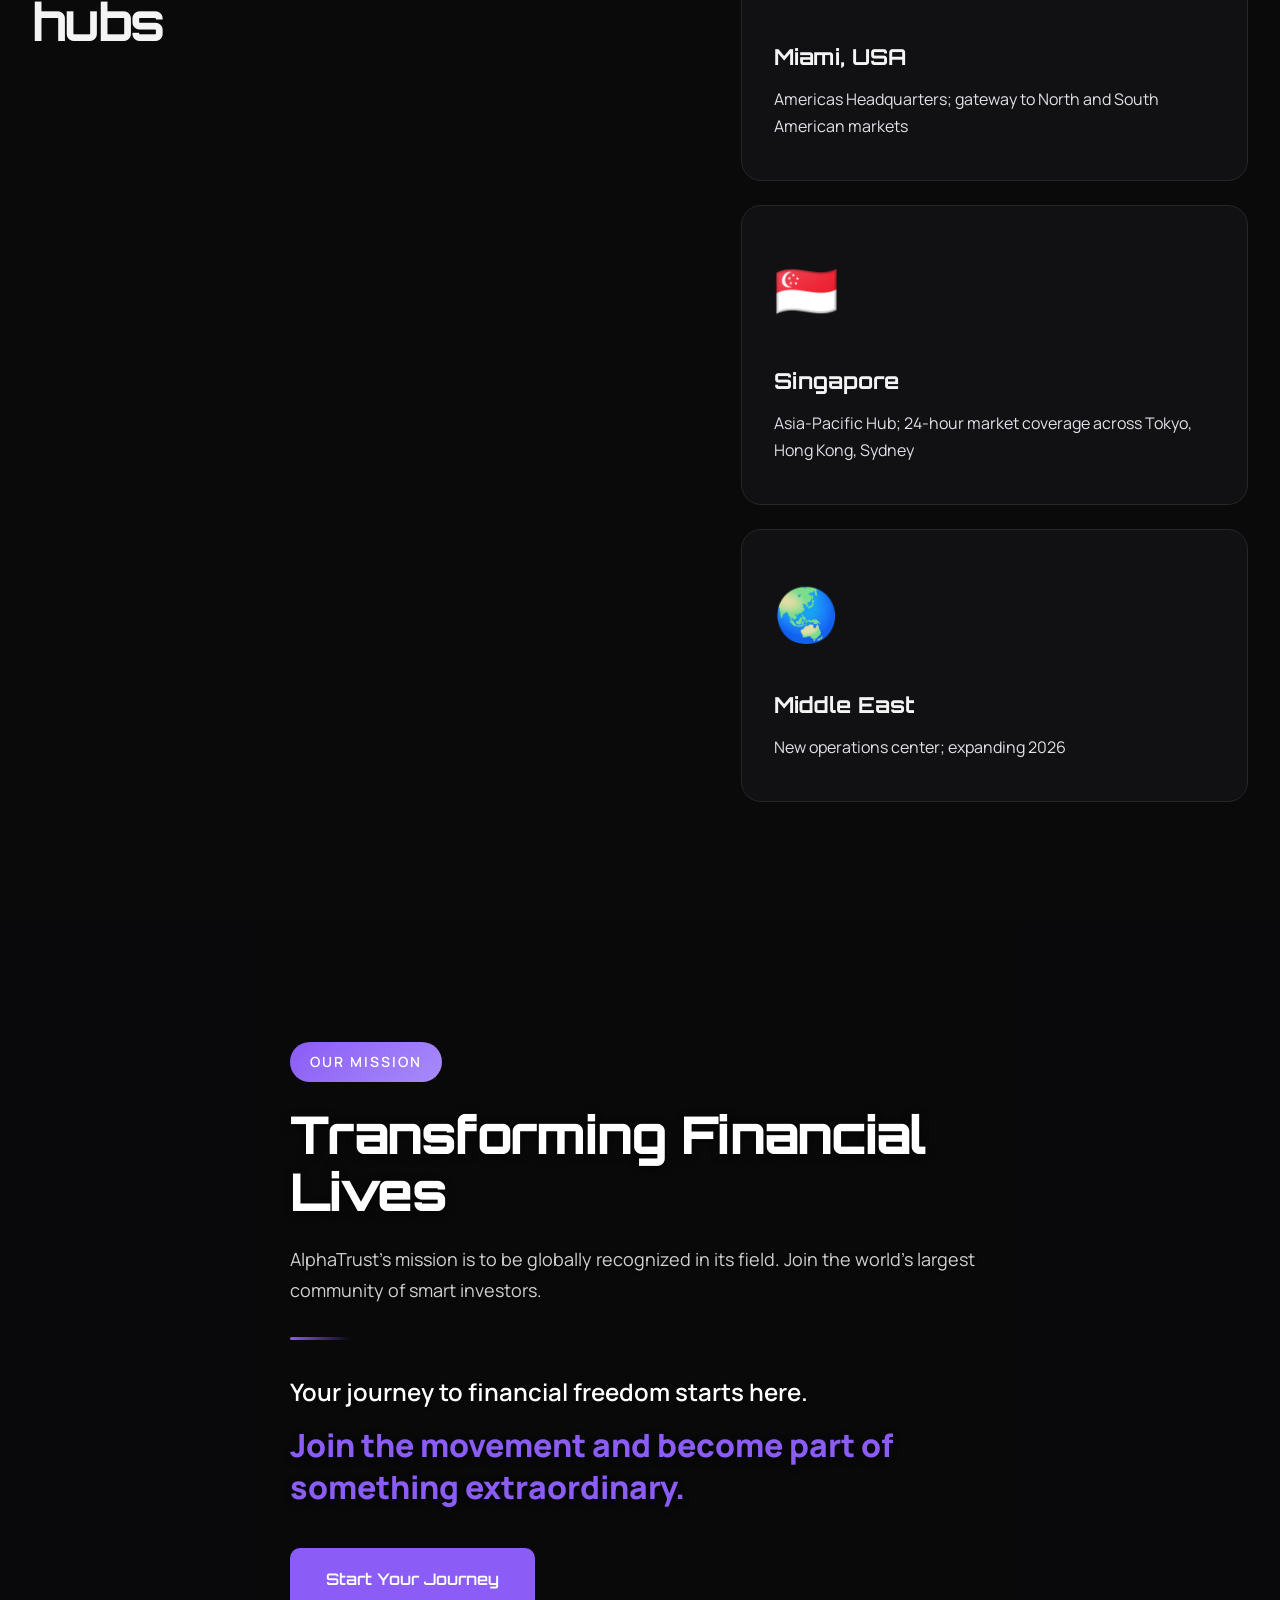
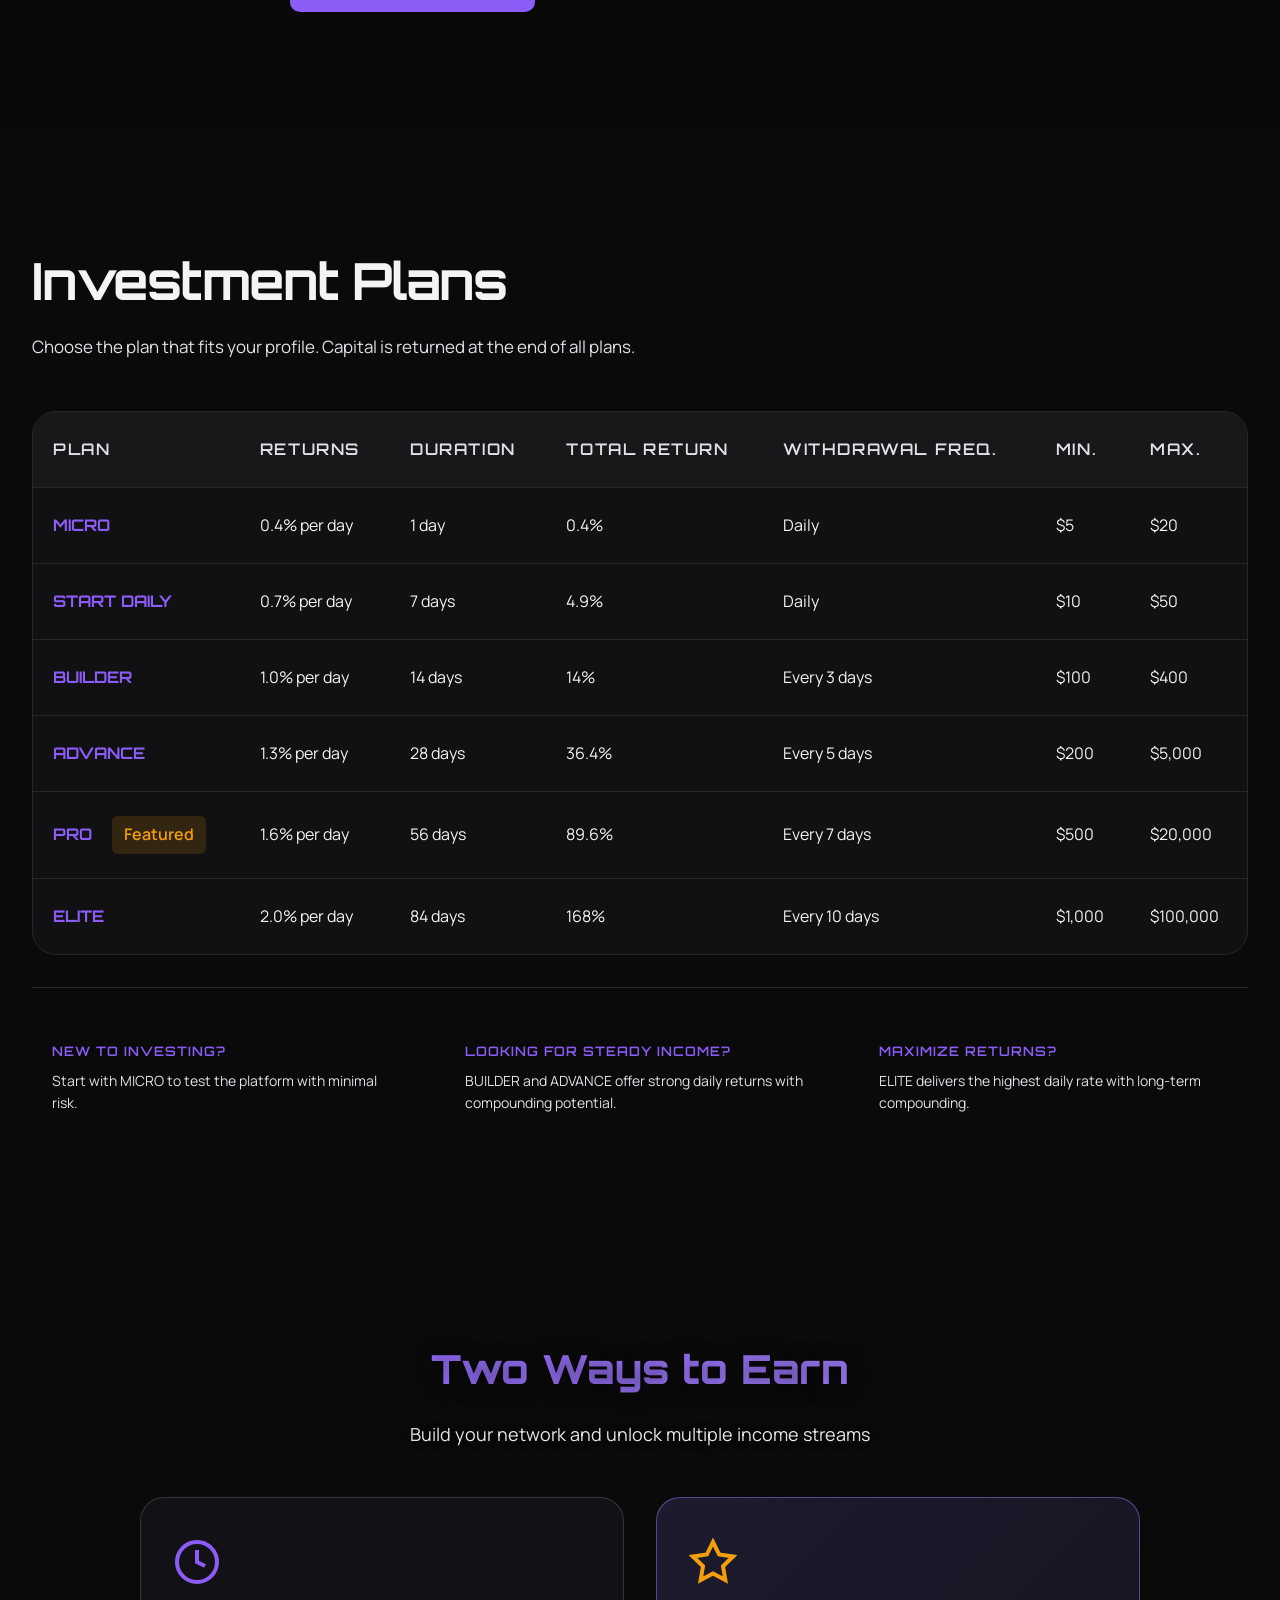
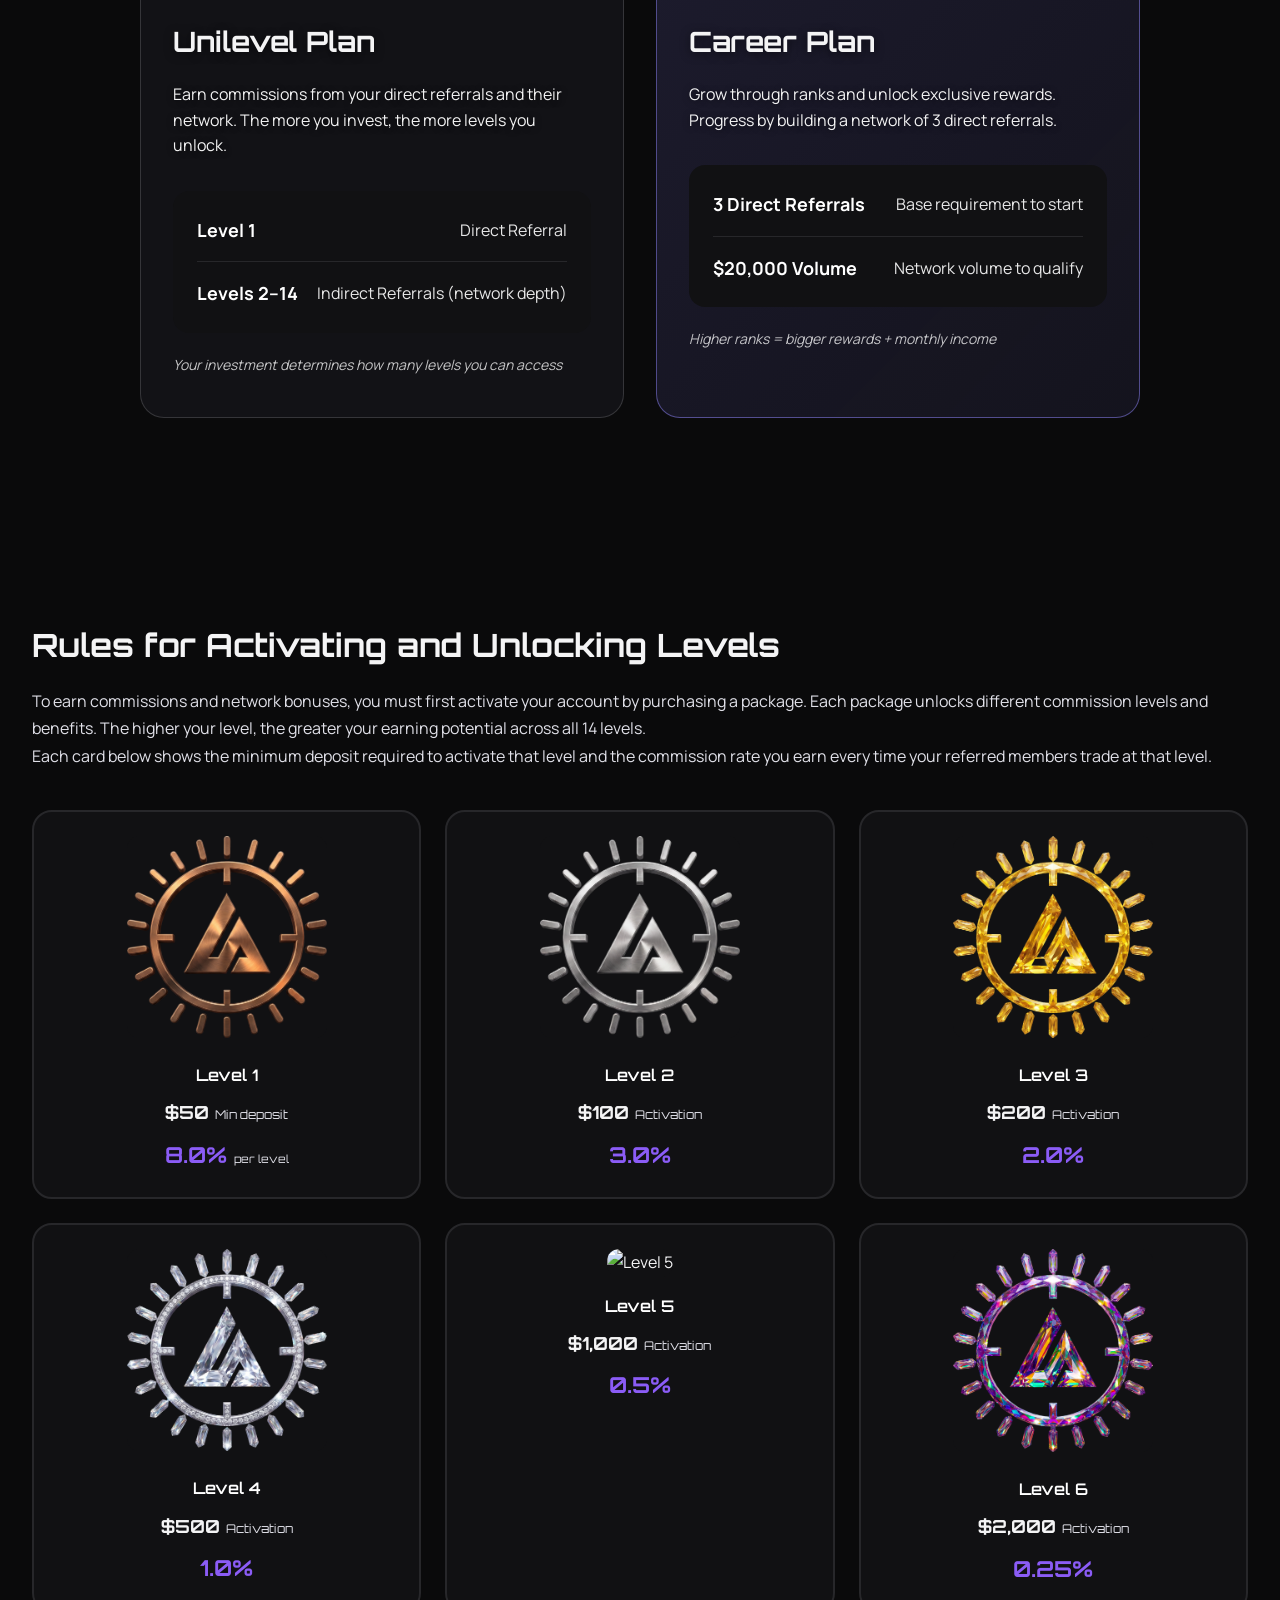
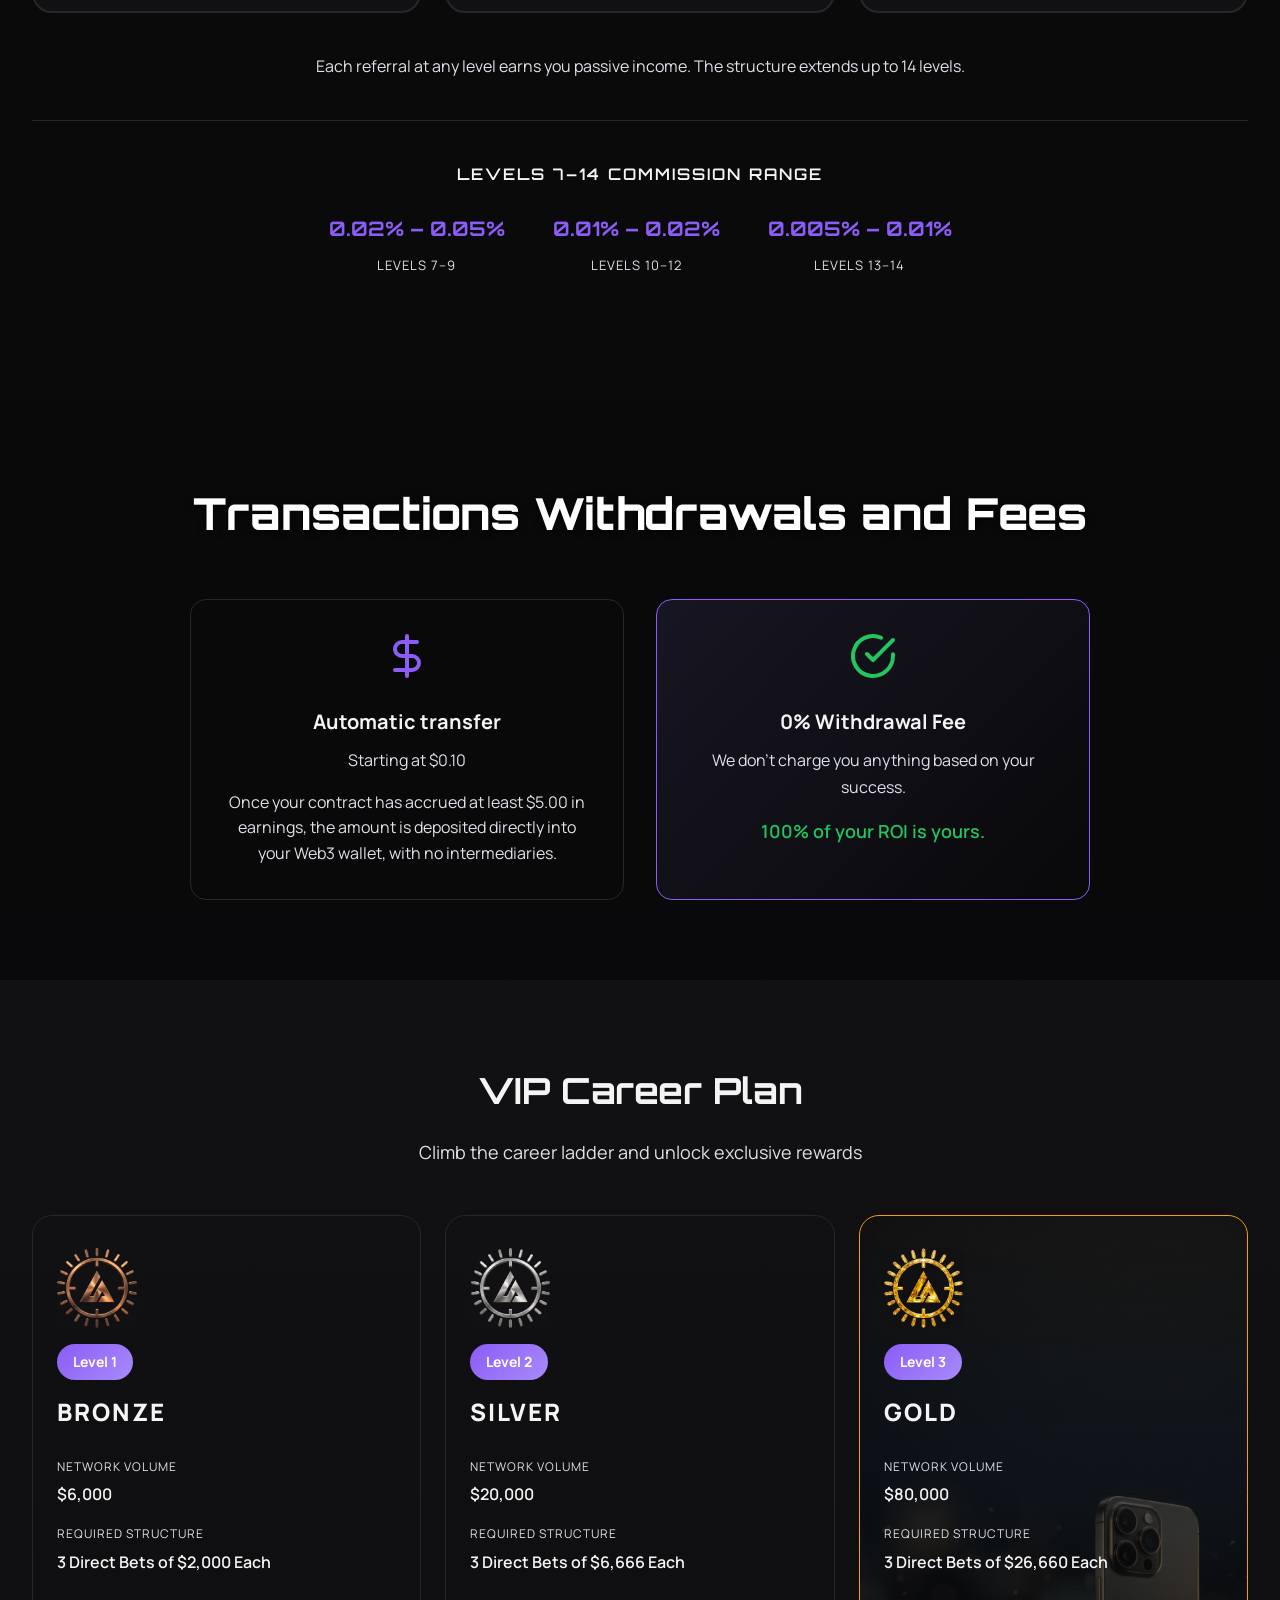
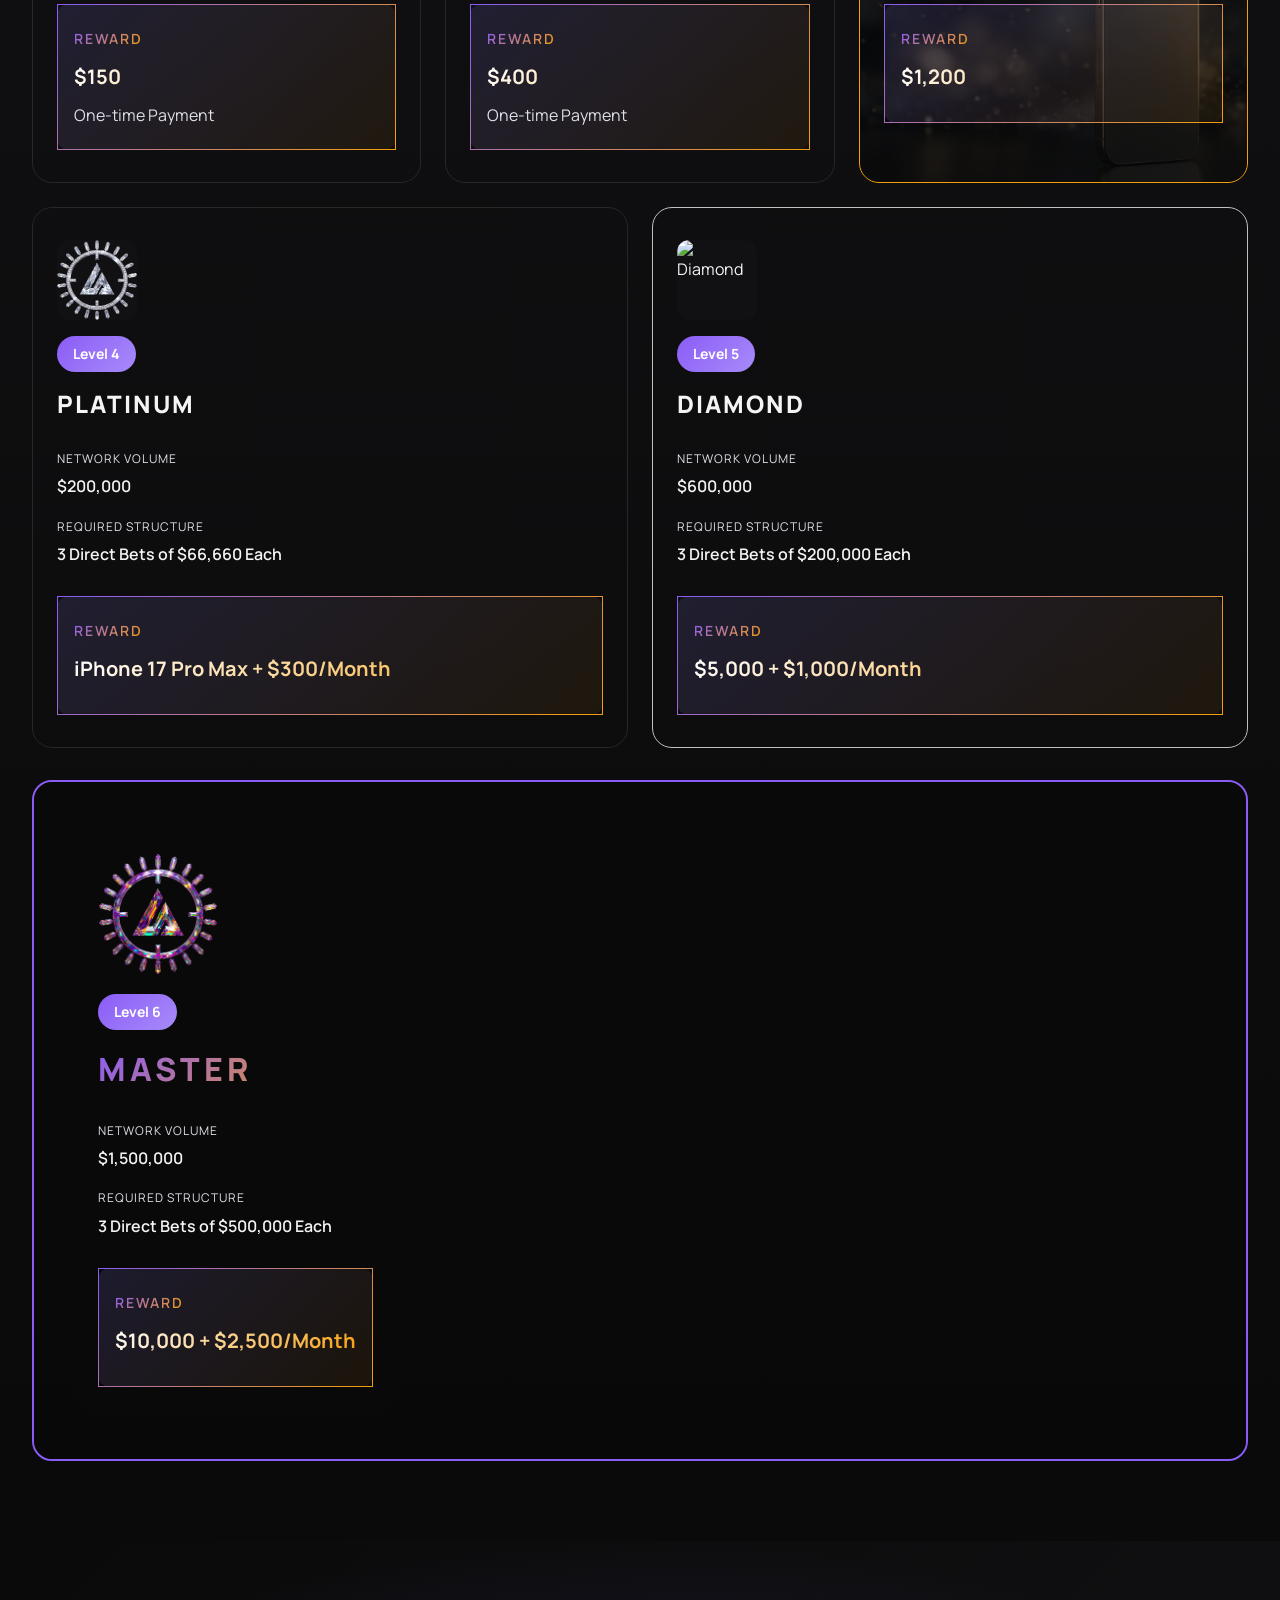
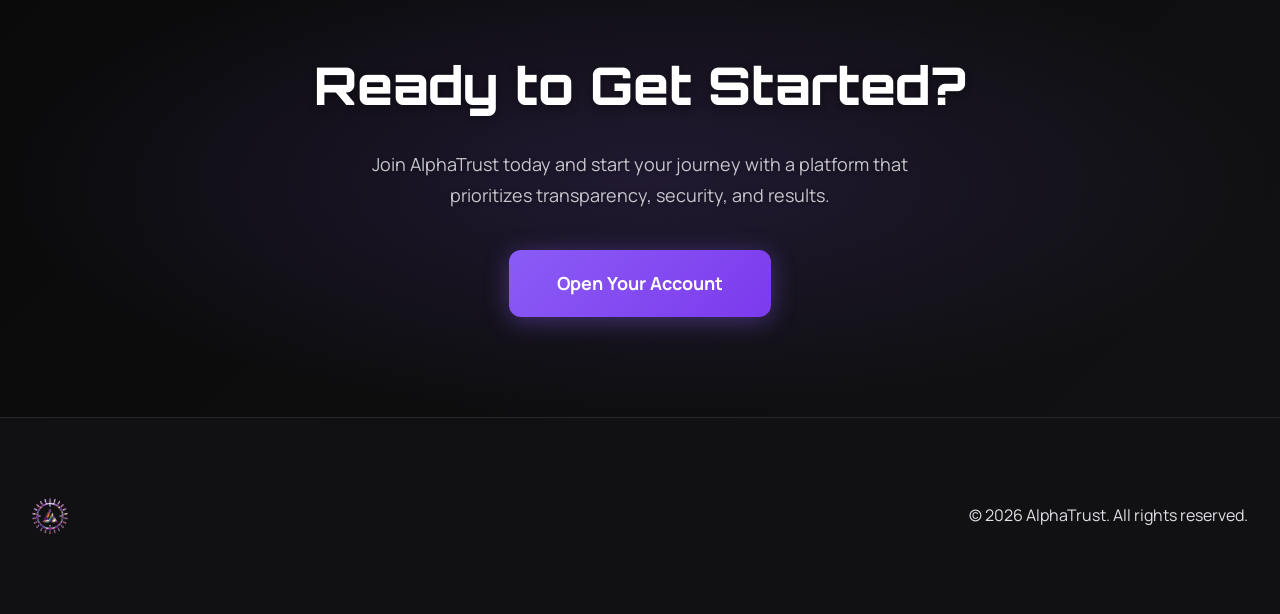
==== commit fcbdda14: "use img/low/tv.png for global section background" ====
--- a/index.html
+++ b/index.html
@@ -67,7 +67,7 @@
         </div>
     </section>
 
-    <section class="global-section" style="background-image: url('img/tv.png'); background-size: cover; background-position: center; background-repeat: no-repeat; background-attachment: fixed;">
+    <section class="global-section" style="background-image: url('img/low/tv.png'); background-size: cover; background-position: center; background-repeat: no-repeat; background-attachment: fixed;">
         <div class="container">
             <div class="global-header">
                 <h2 class="global-title" data-i18n="global-title">Global Assets</h2>
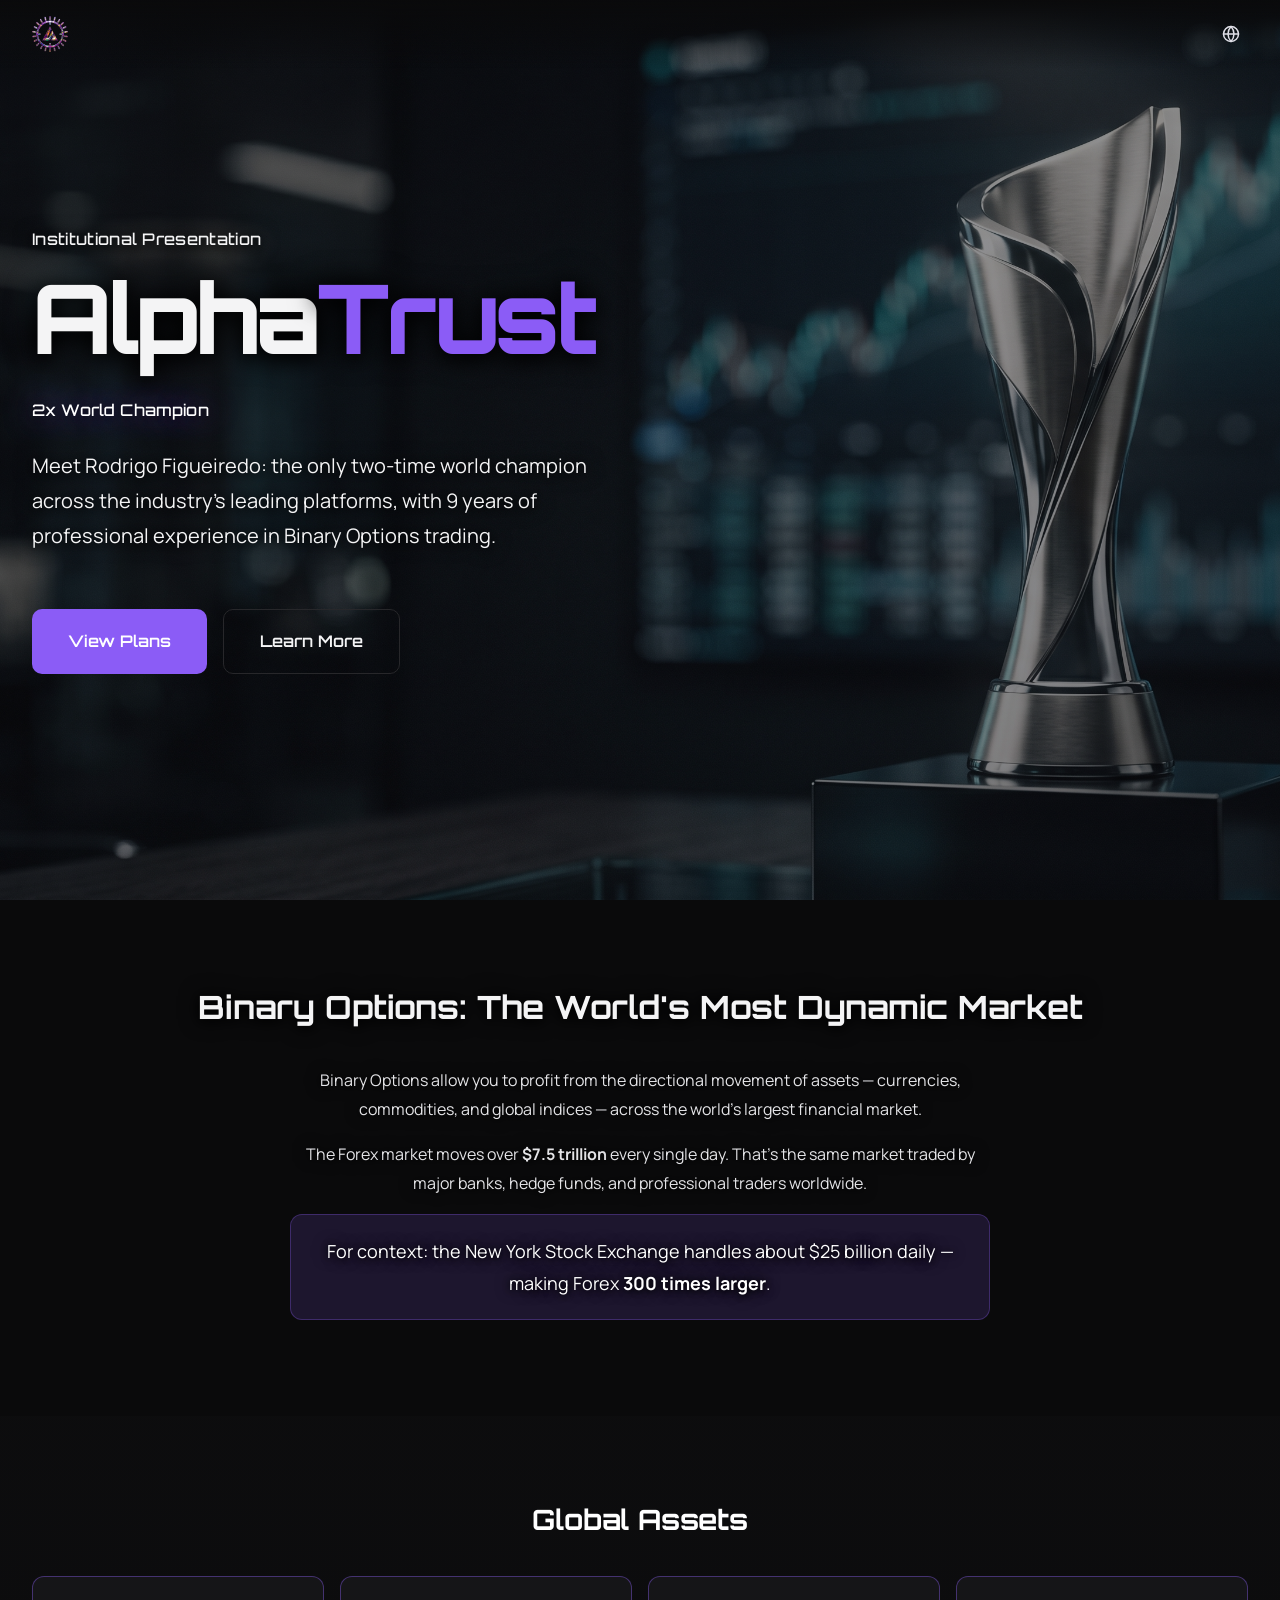
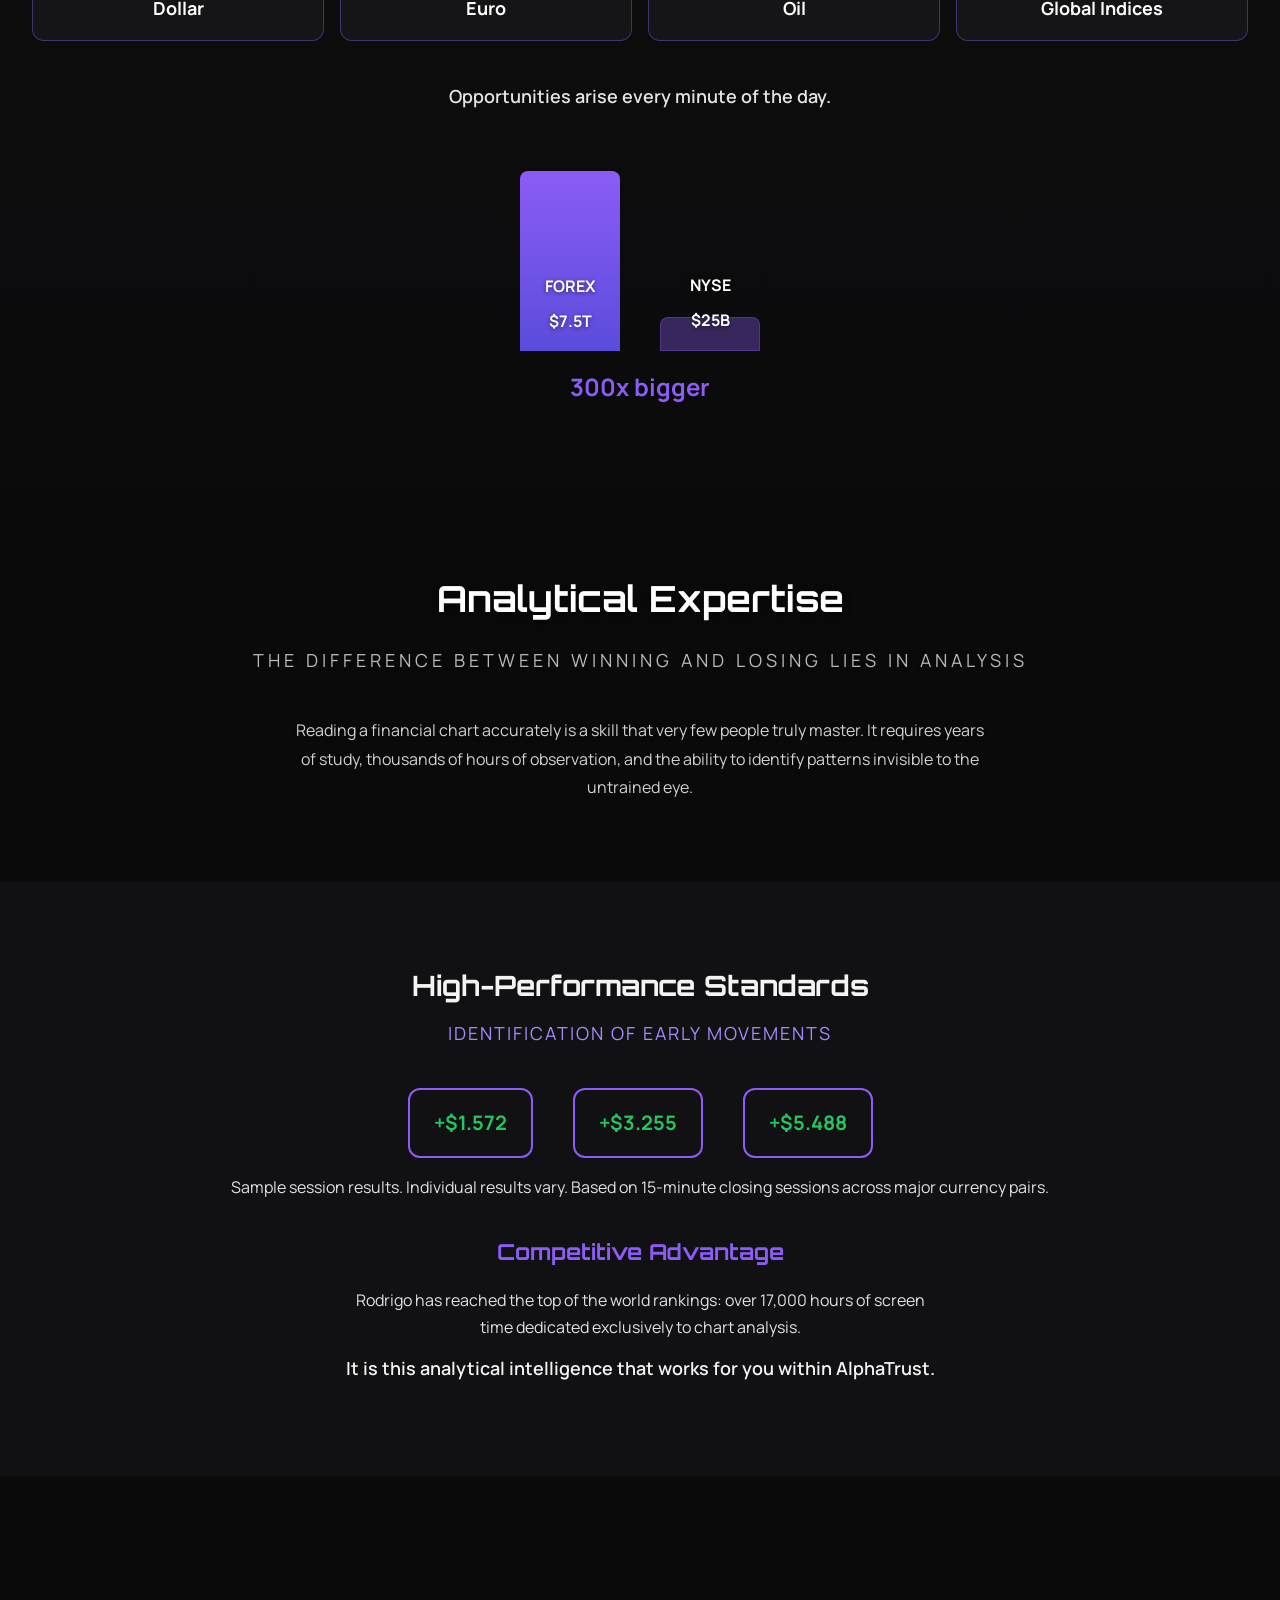
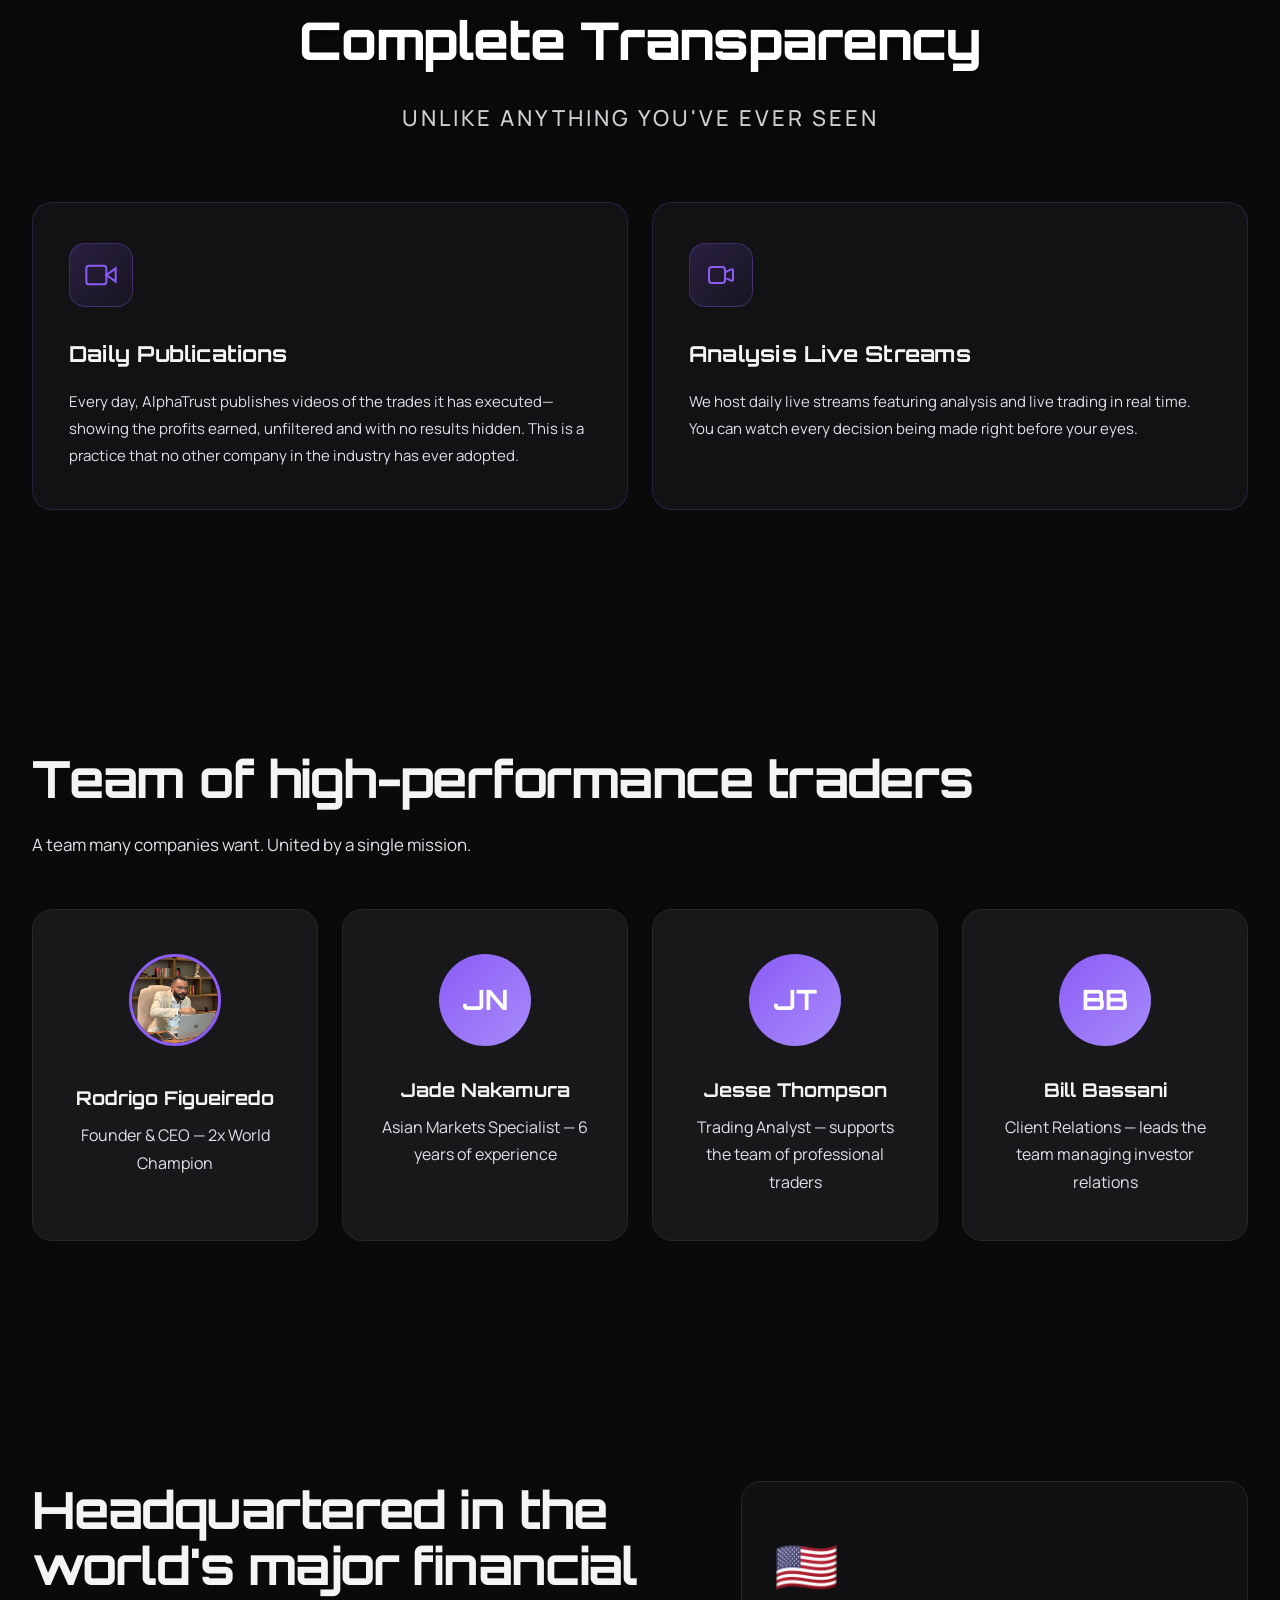
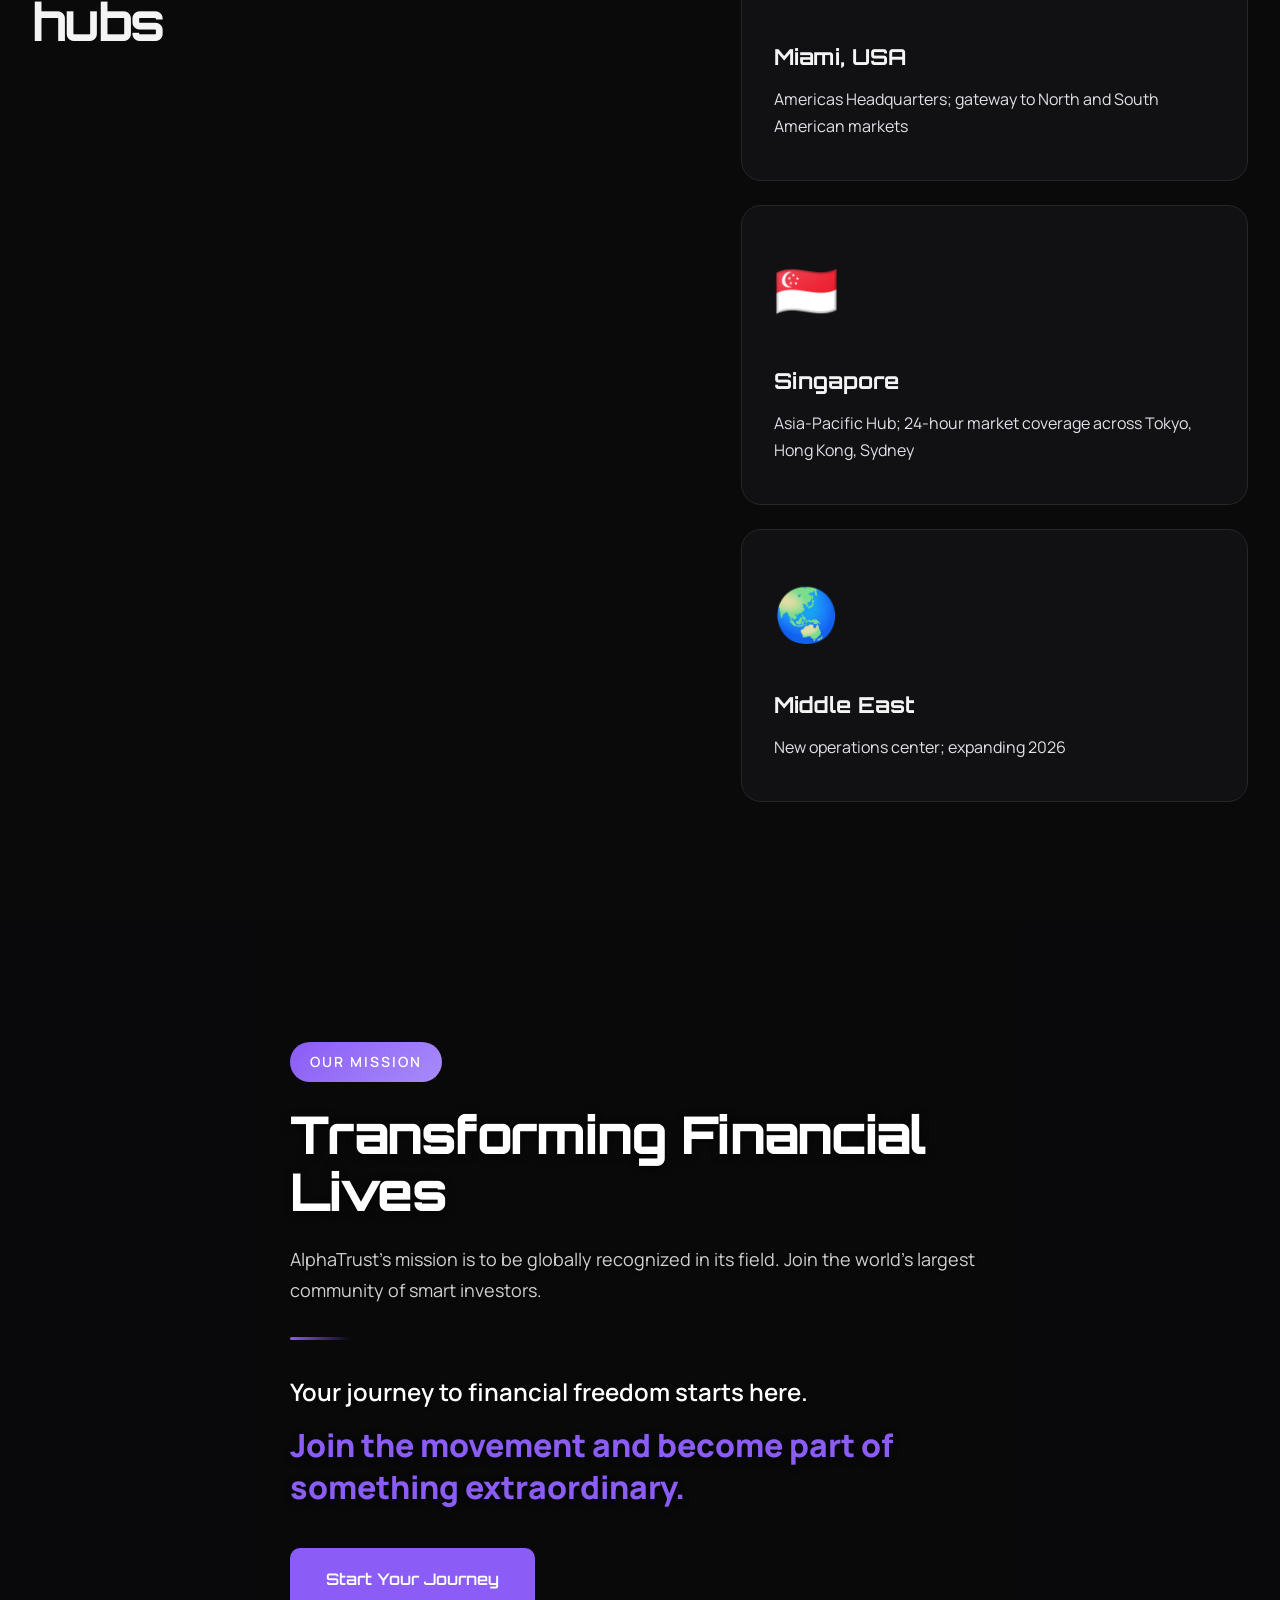
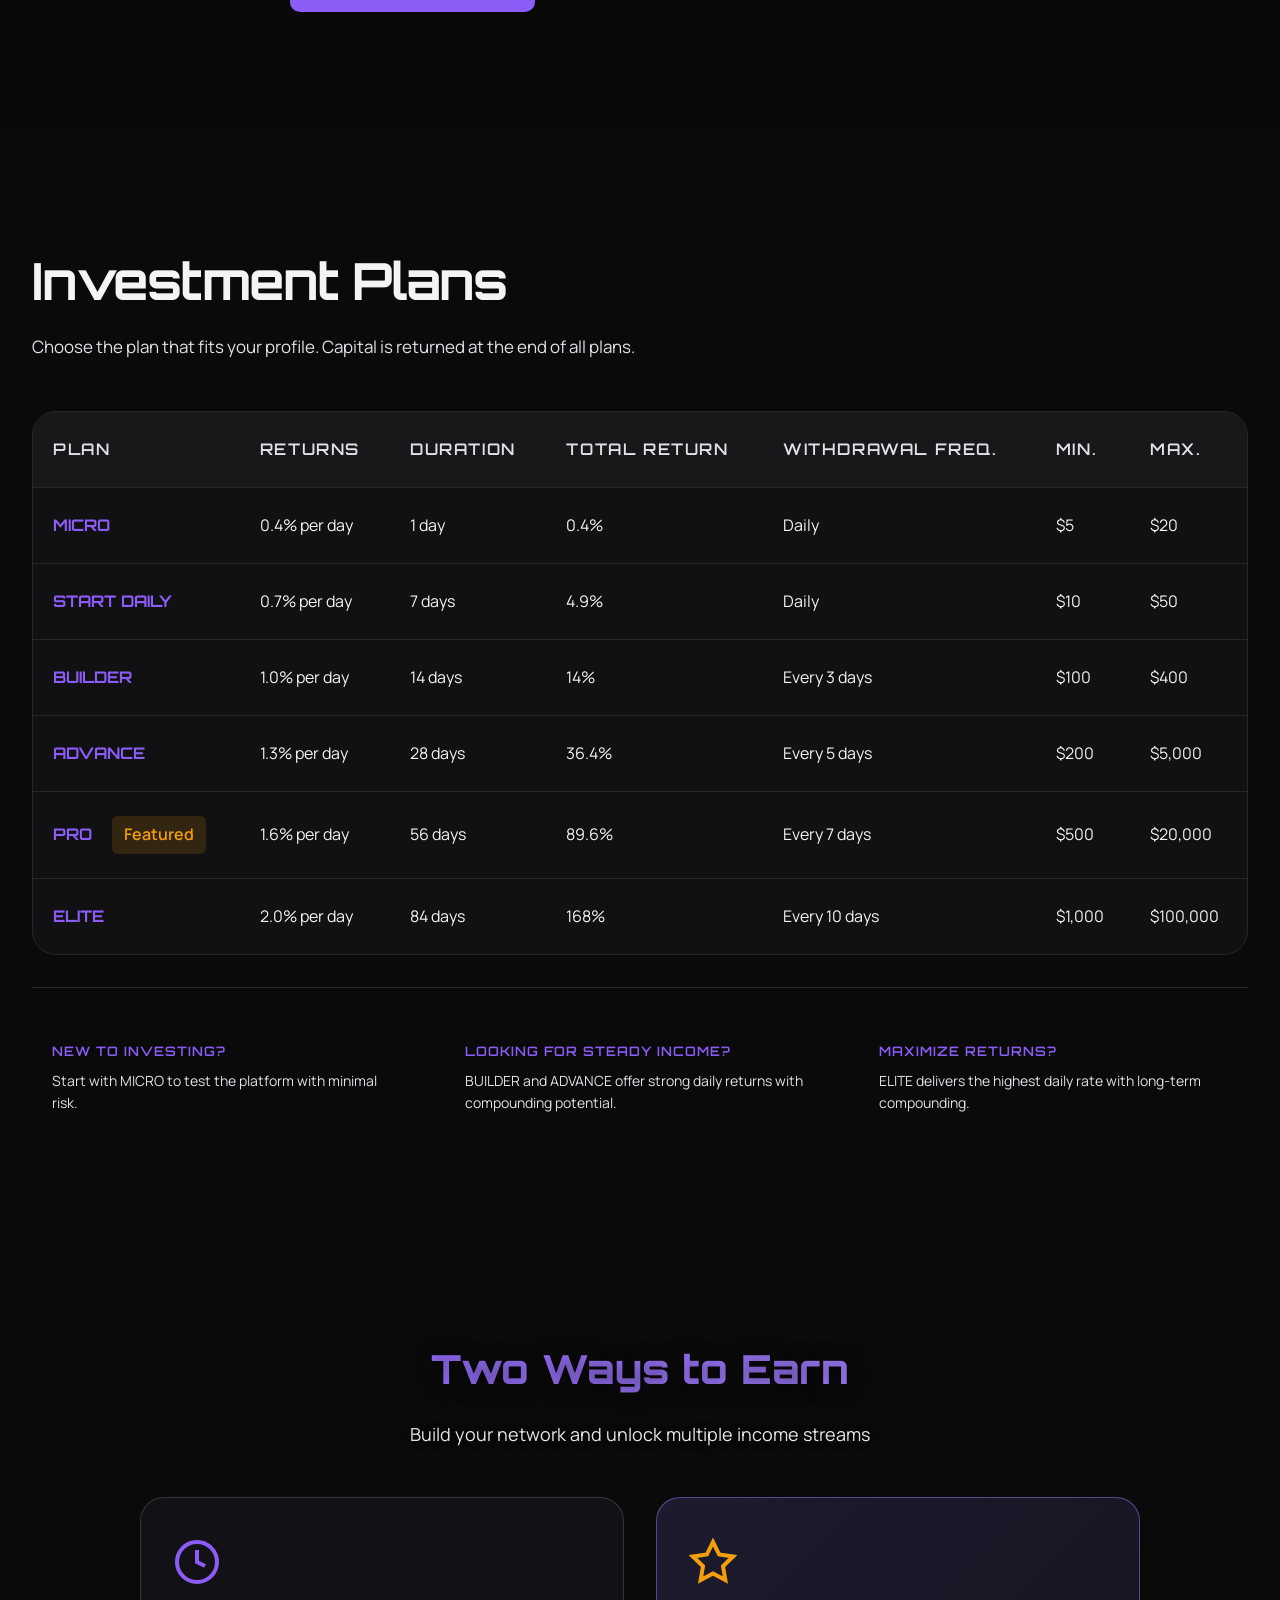
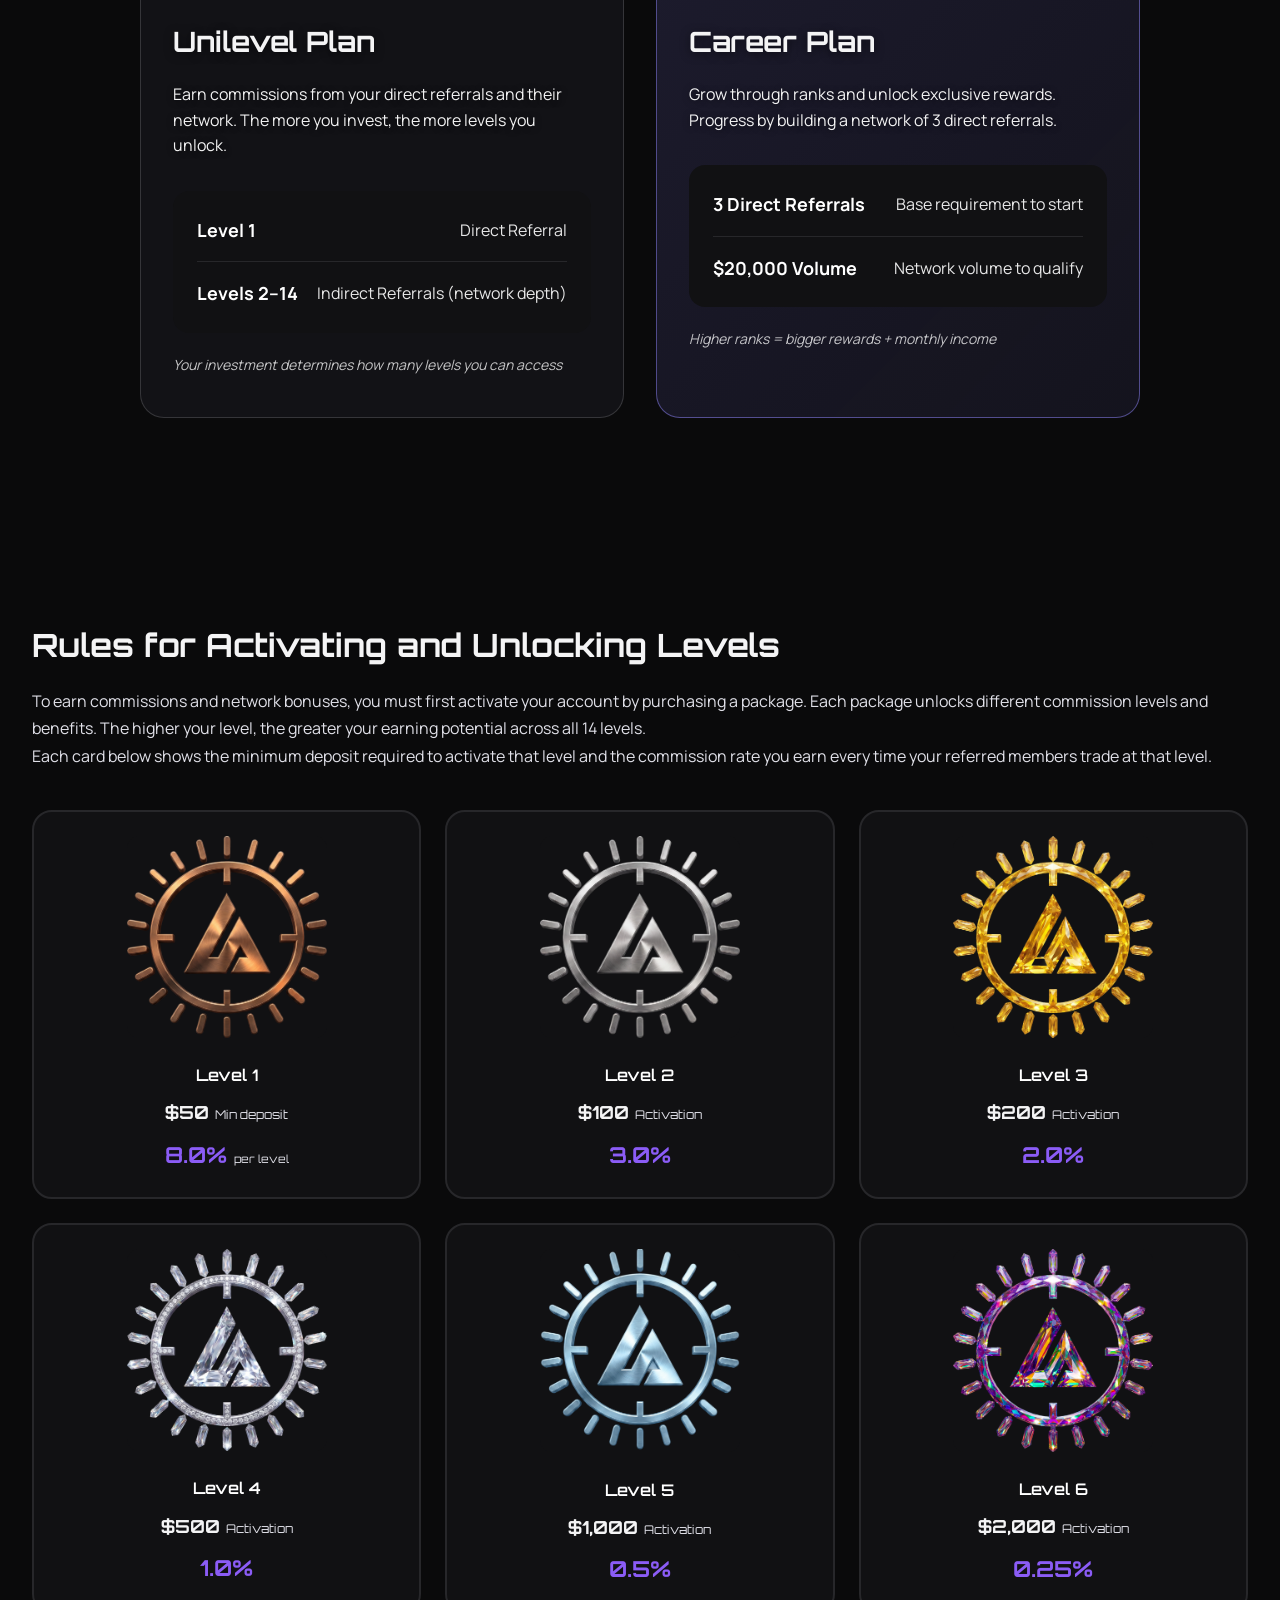
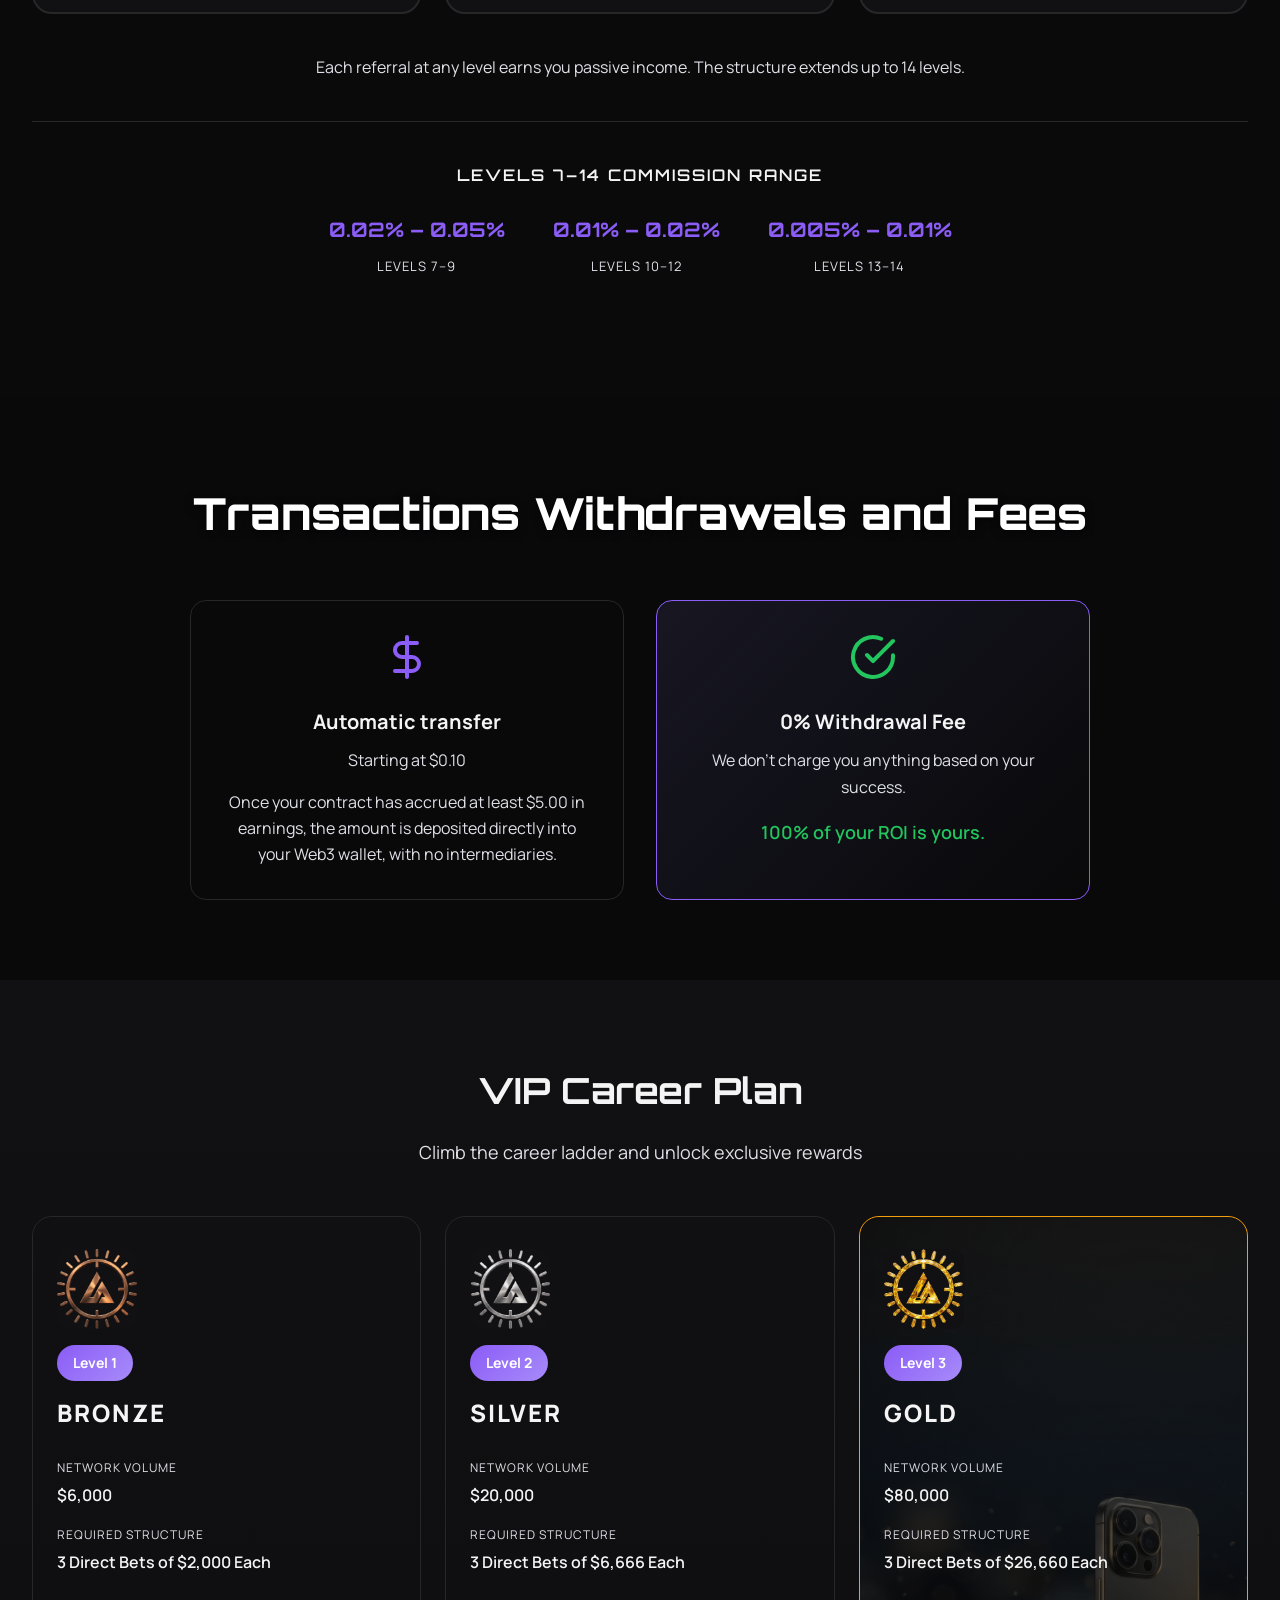
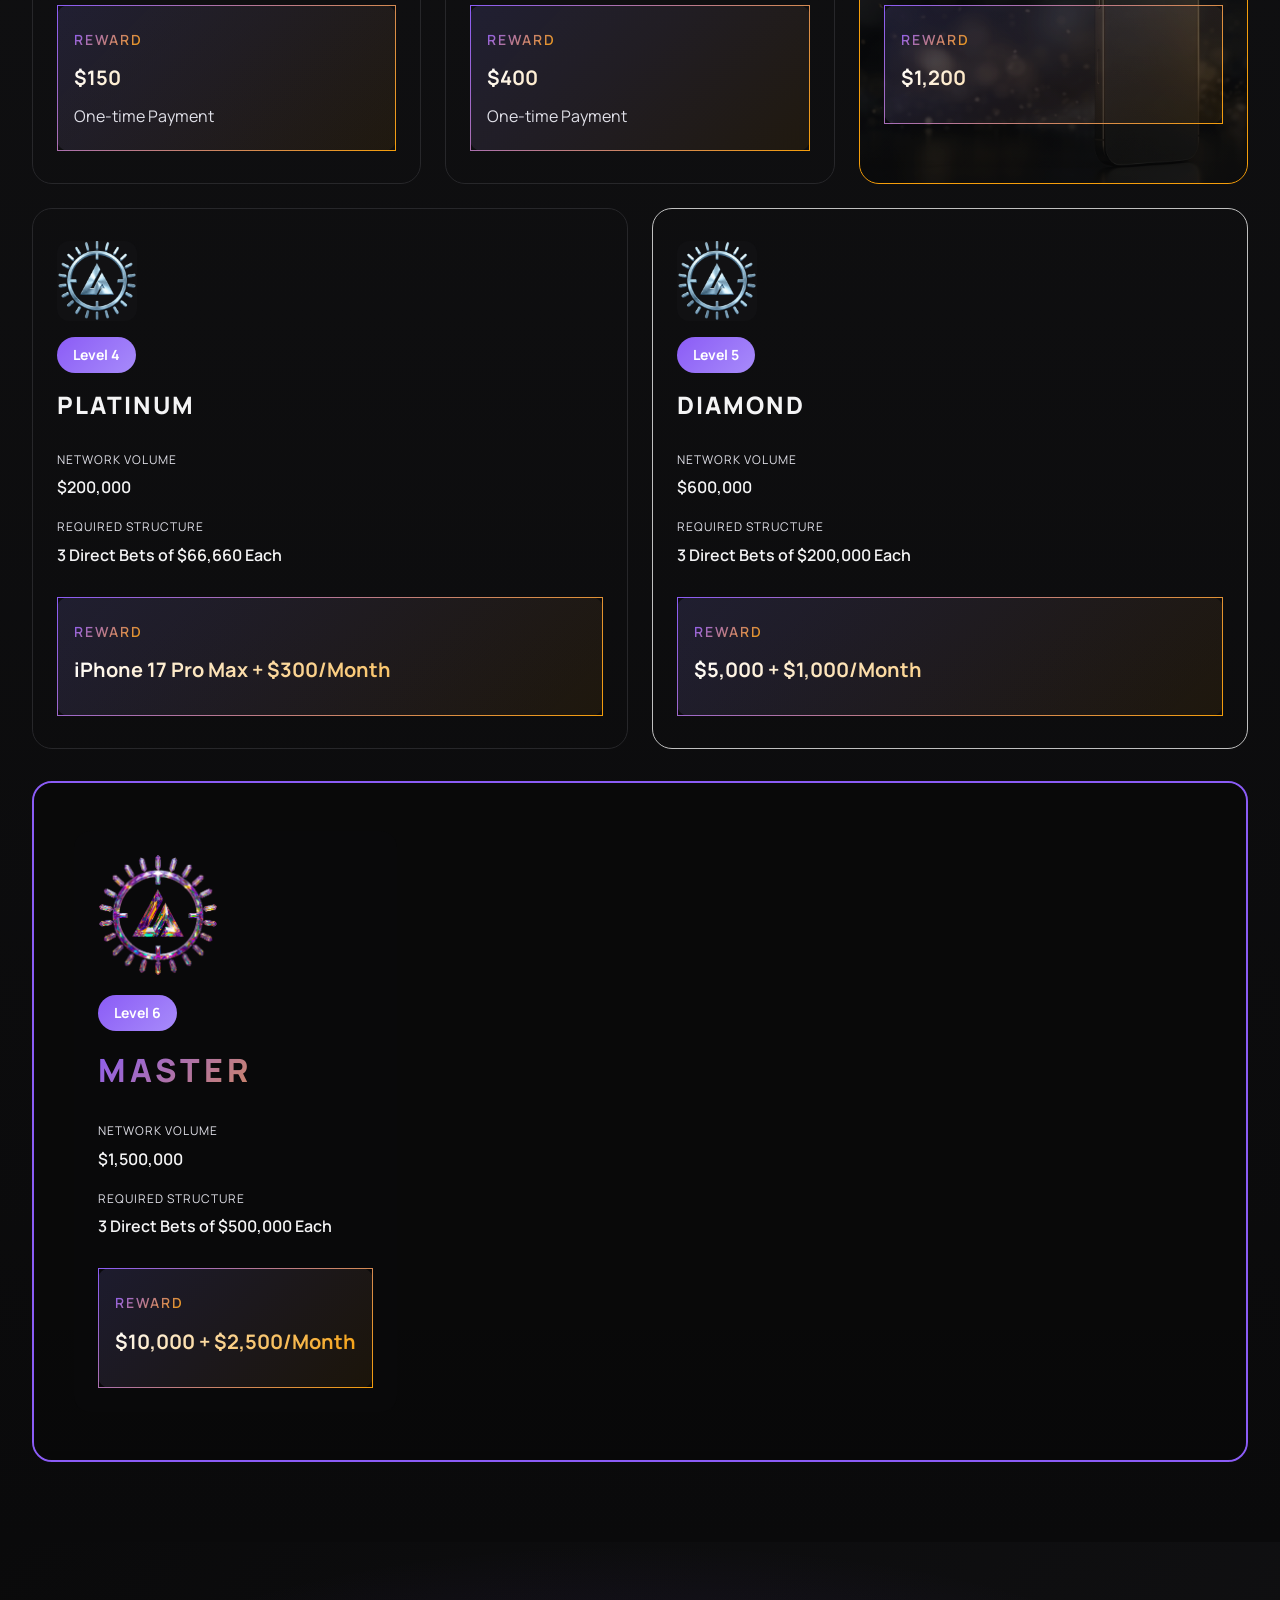
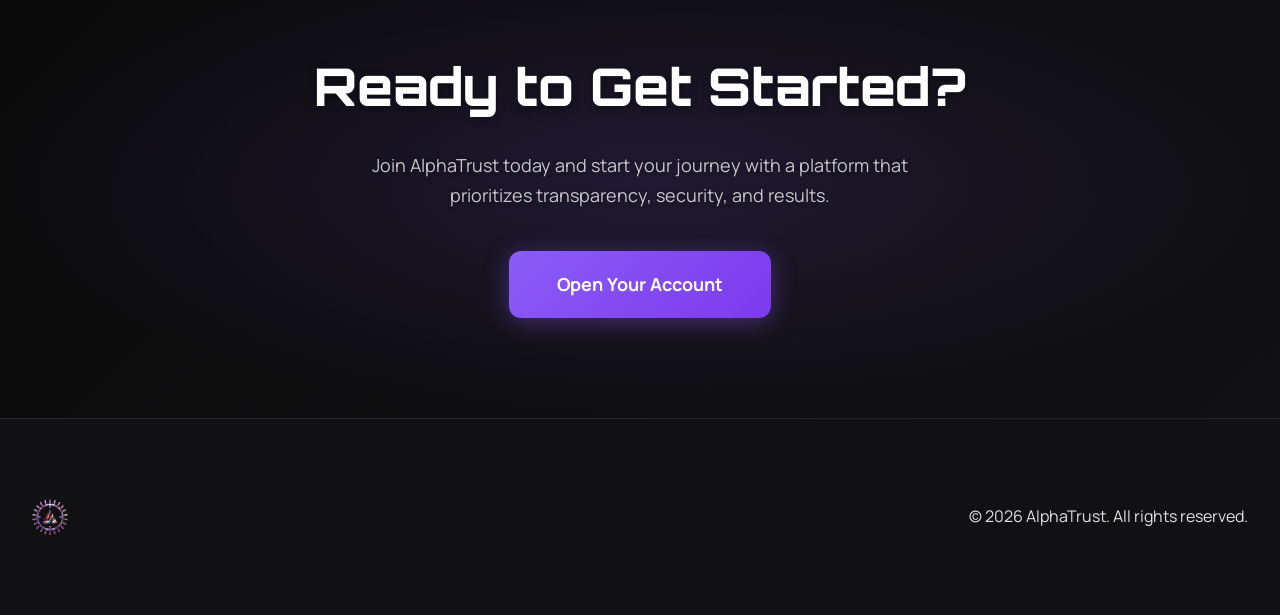
==== commit 6859ddcd: "rename platinum to level-5 in img/low/" ====
--- a/index.html
+++ b/index.html
@@ -532,7 +532,7 @@
             </div>
             <div class="vip-row">
                 <div class="vip-card">
-                    <img src="img/low/level-4.png" alt="Platinum" class="vip-level-img">
+                    <img src="img/low/level-5.png" alt="Platinum" class="vip-level-img">
                     <div class="vip-level-badge" data-i18n="vip-level-4">Level 4</div>
                     <div class="vip-level-name">PLATINUM</div>
                     <div class="vip-content">
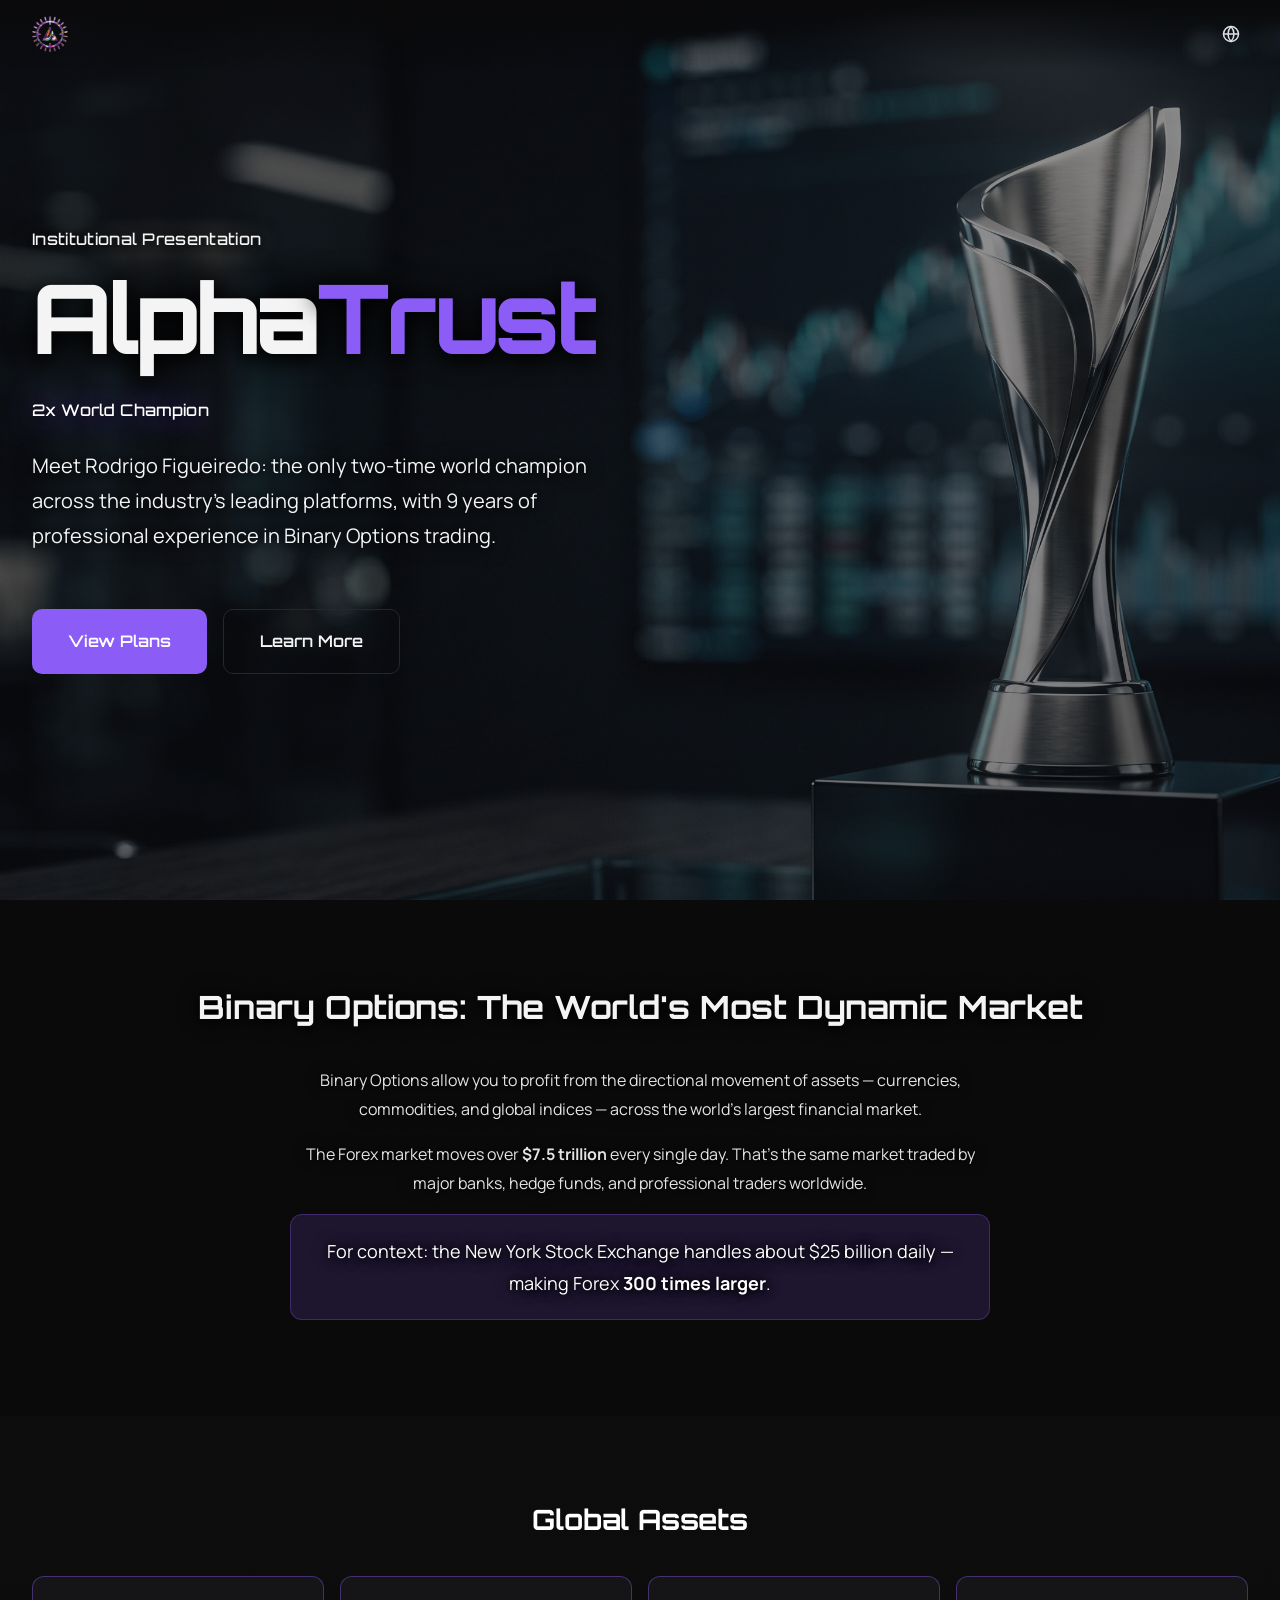
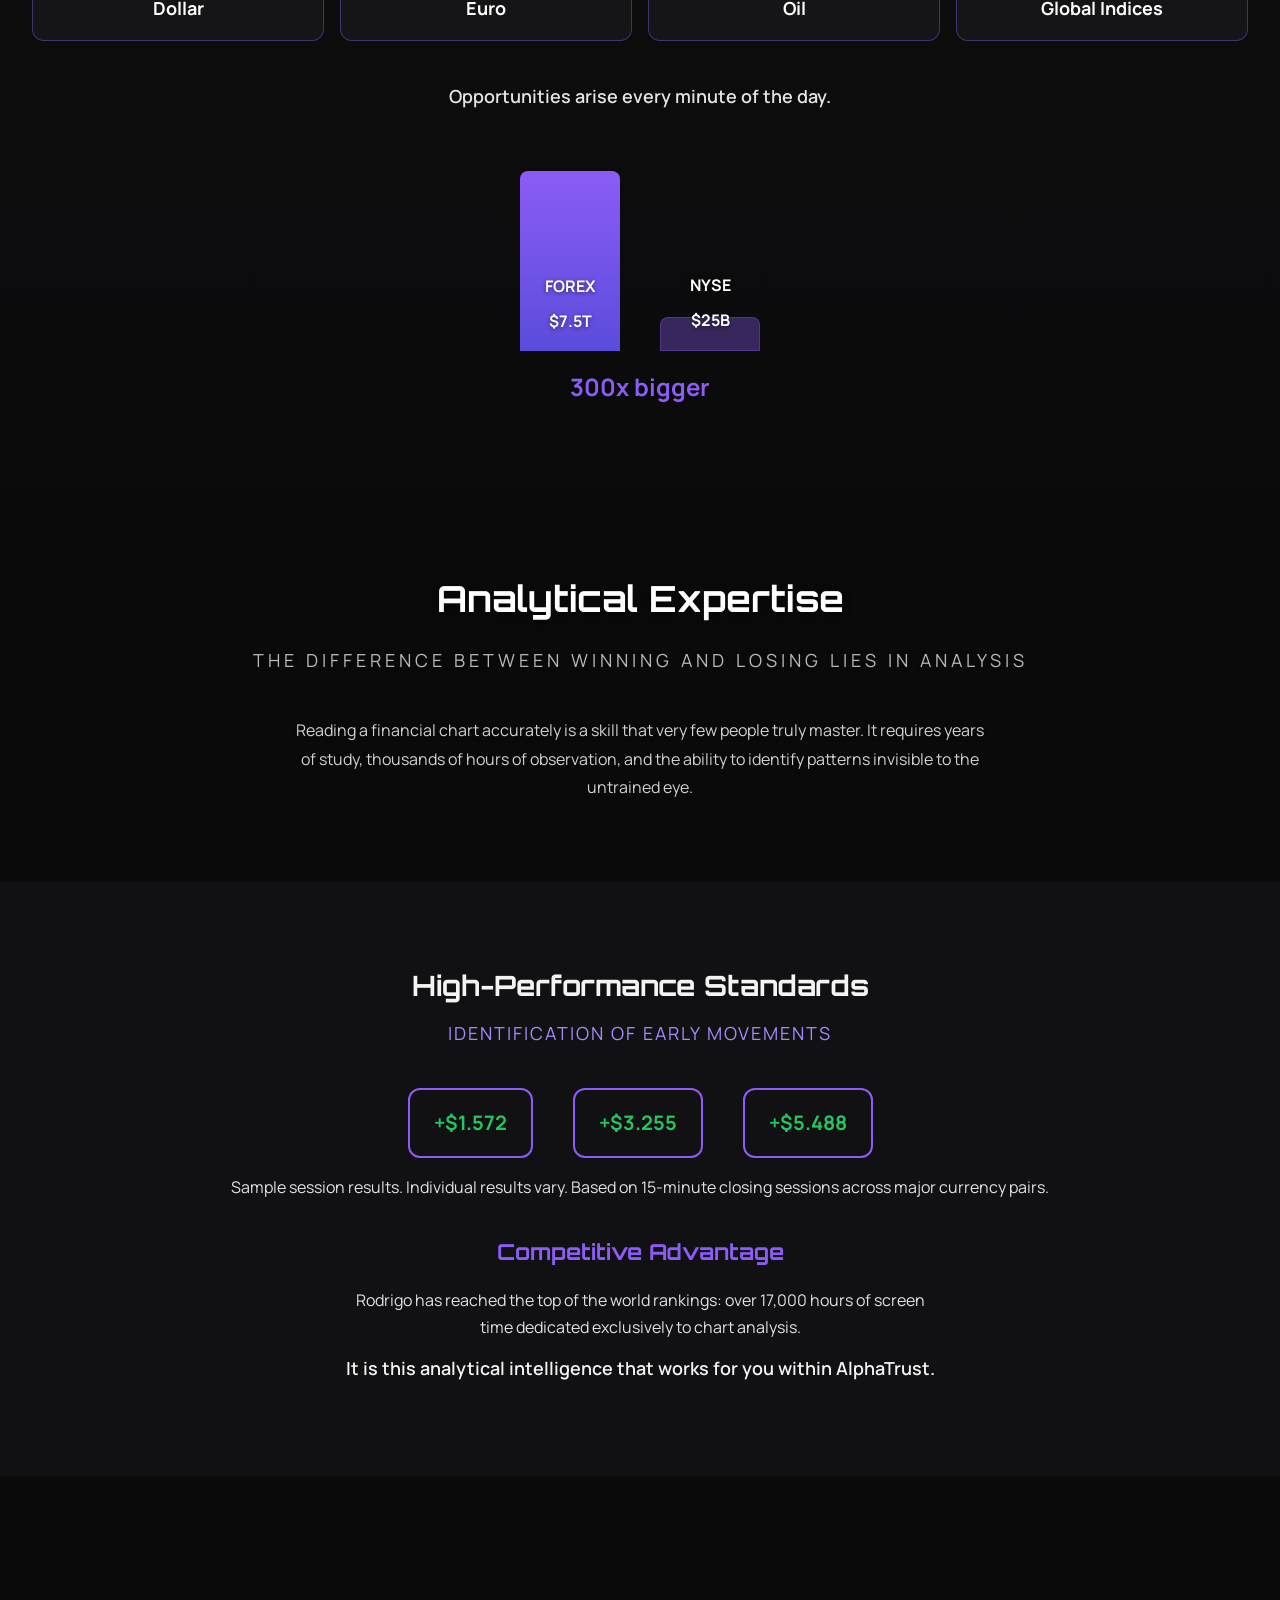
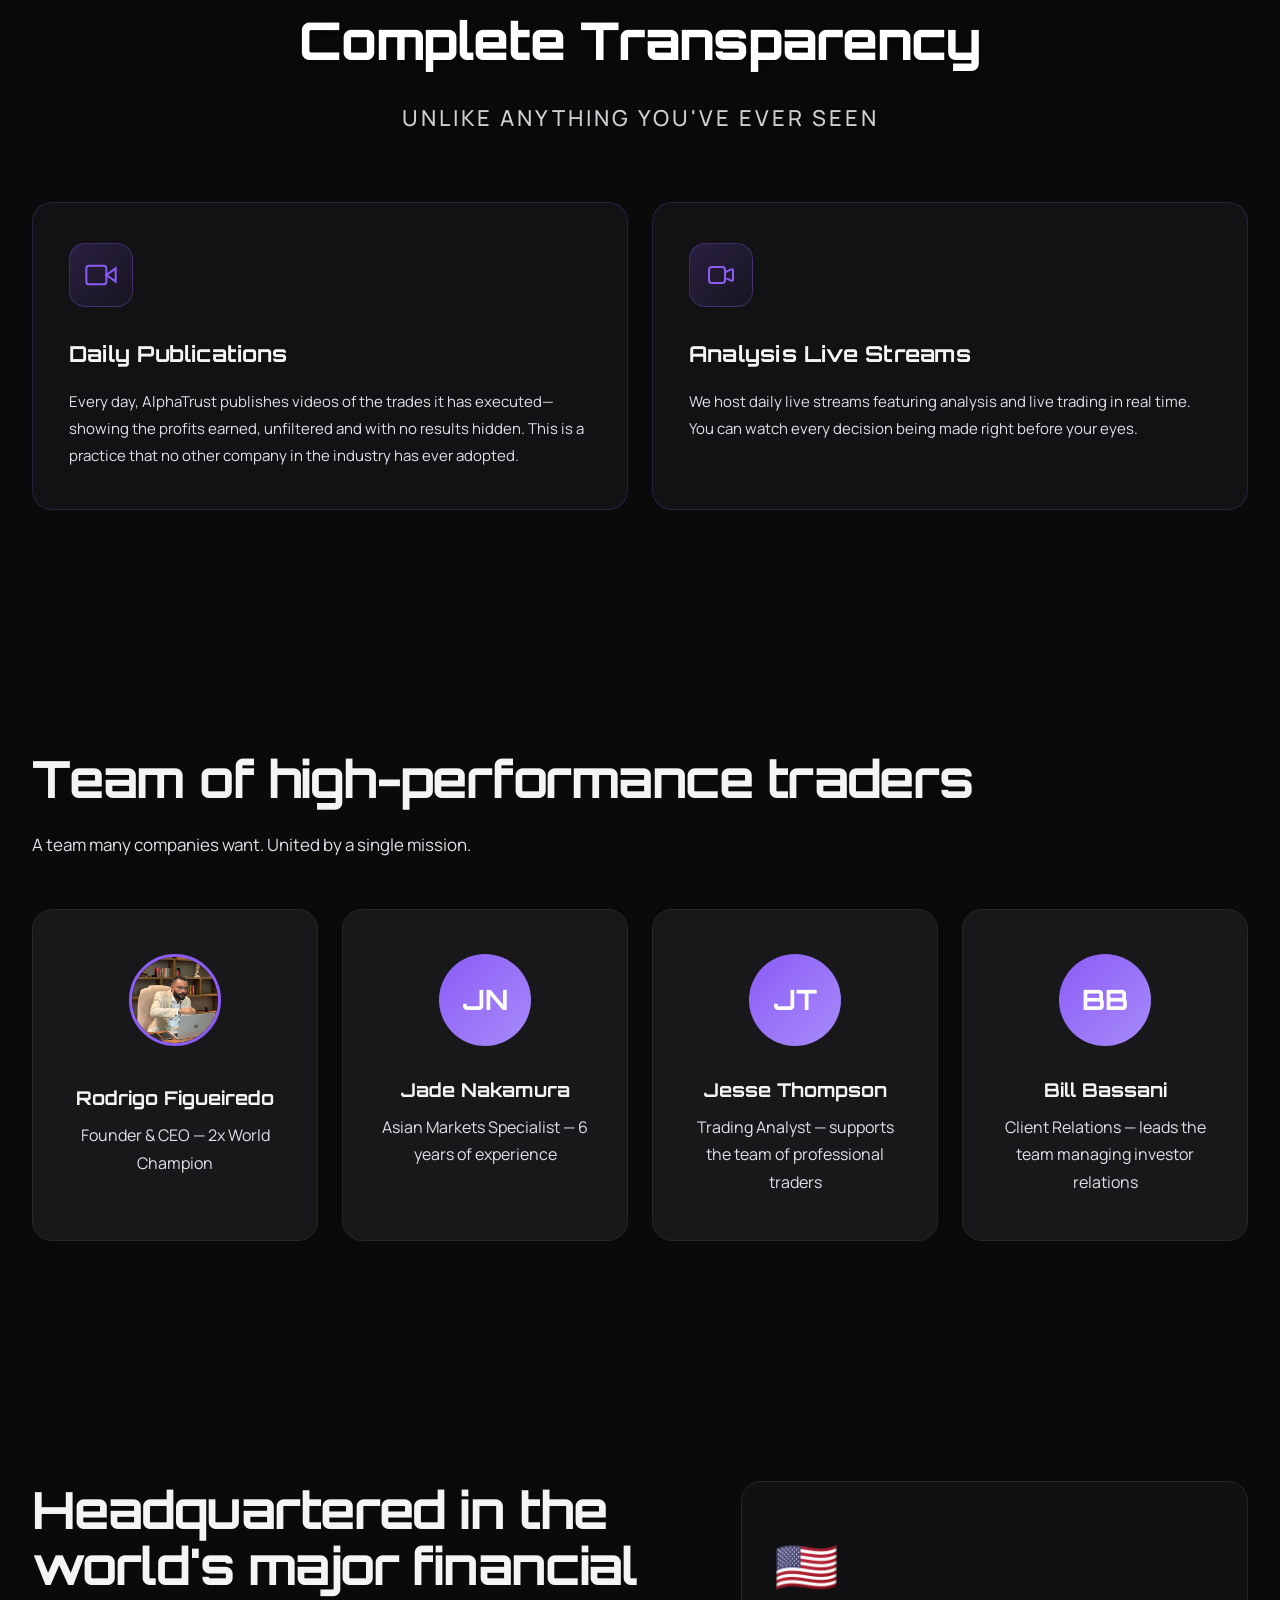
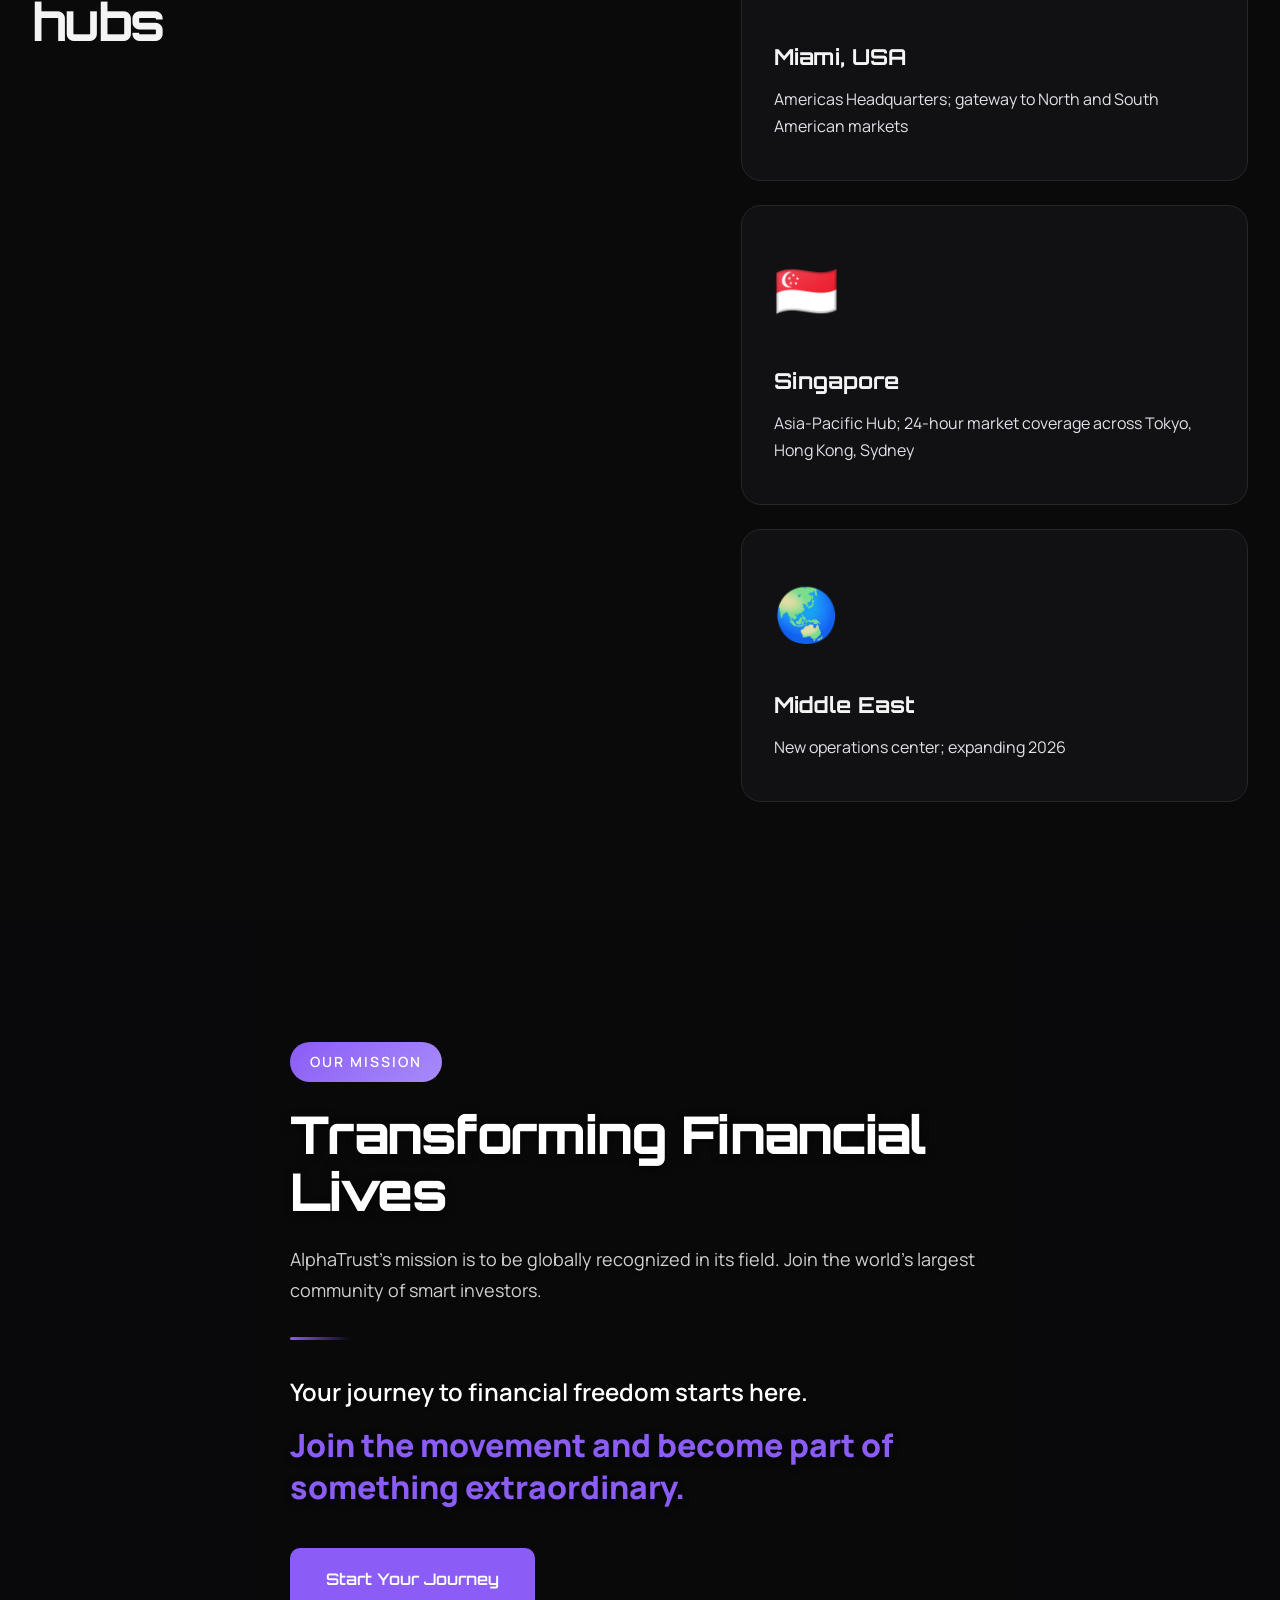
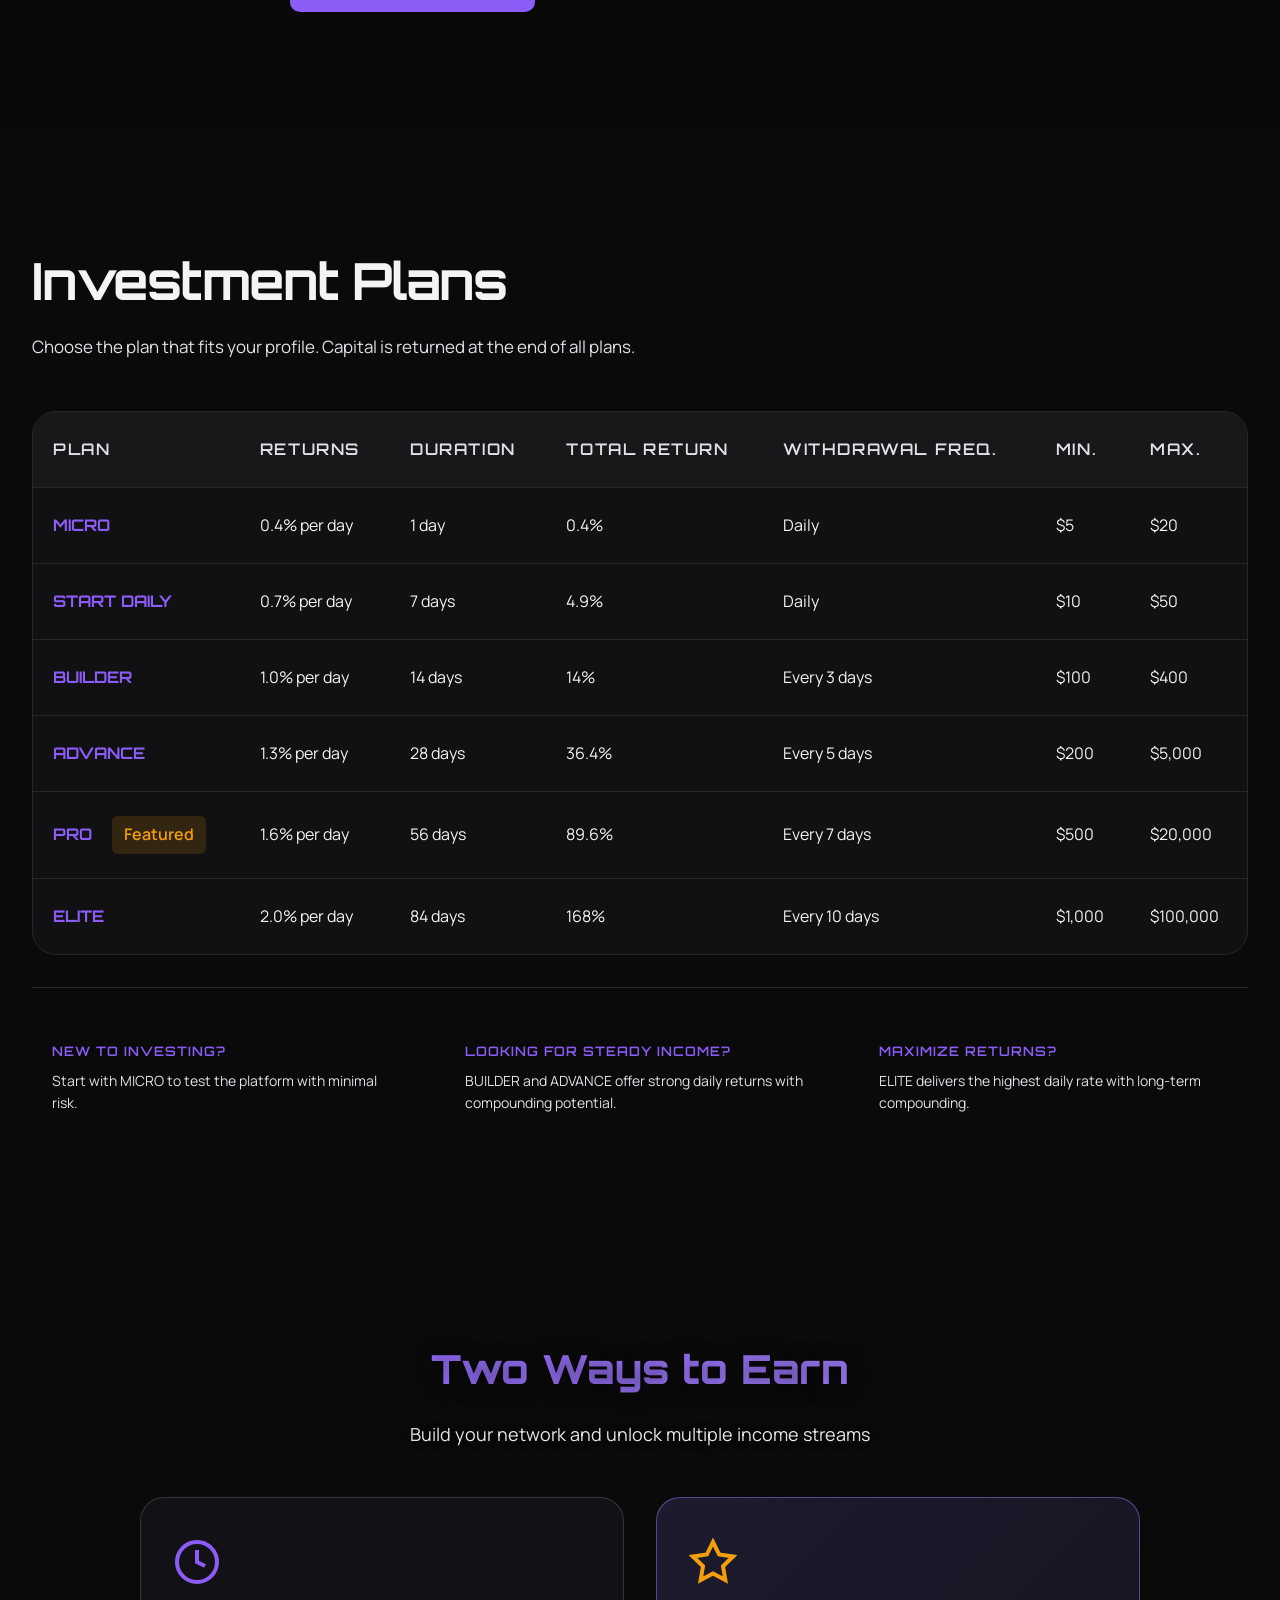
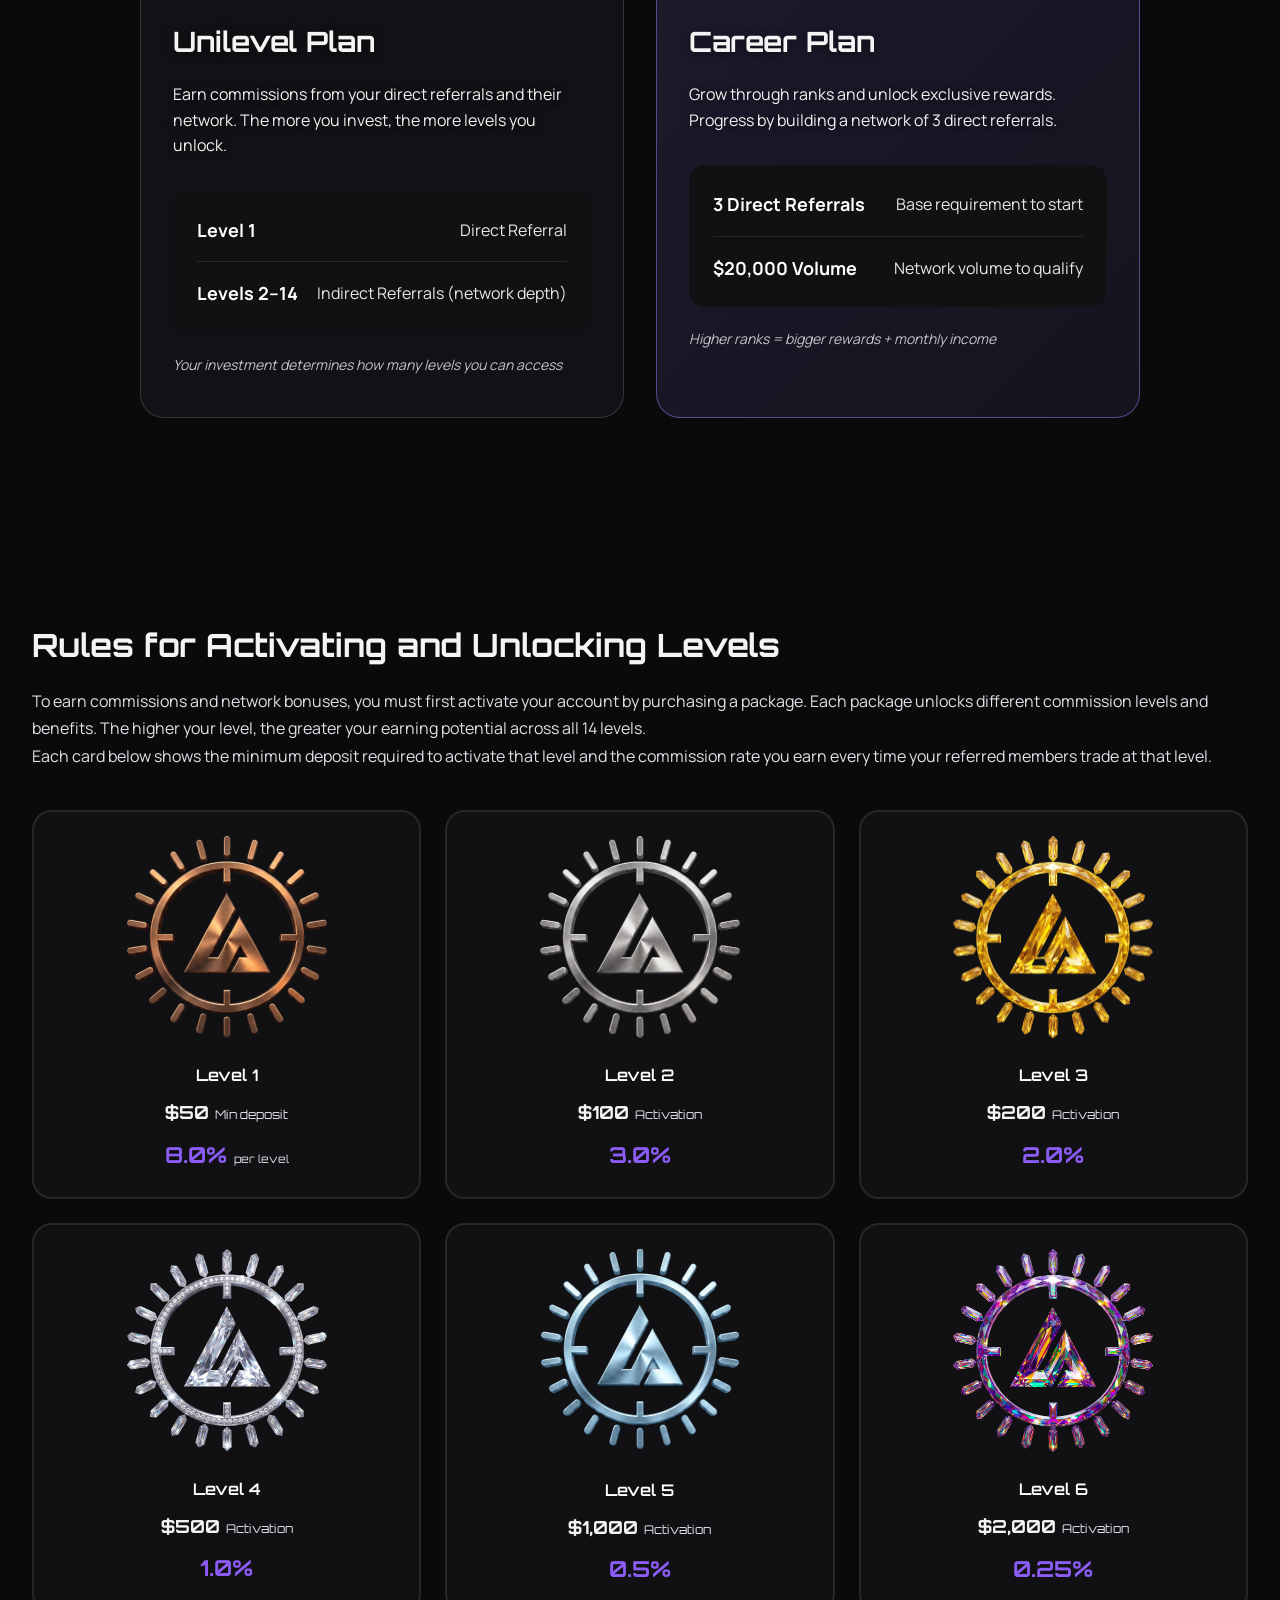
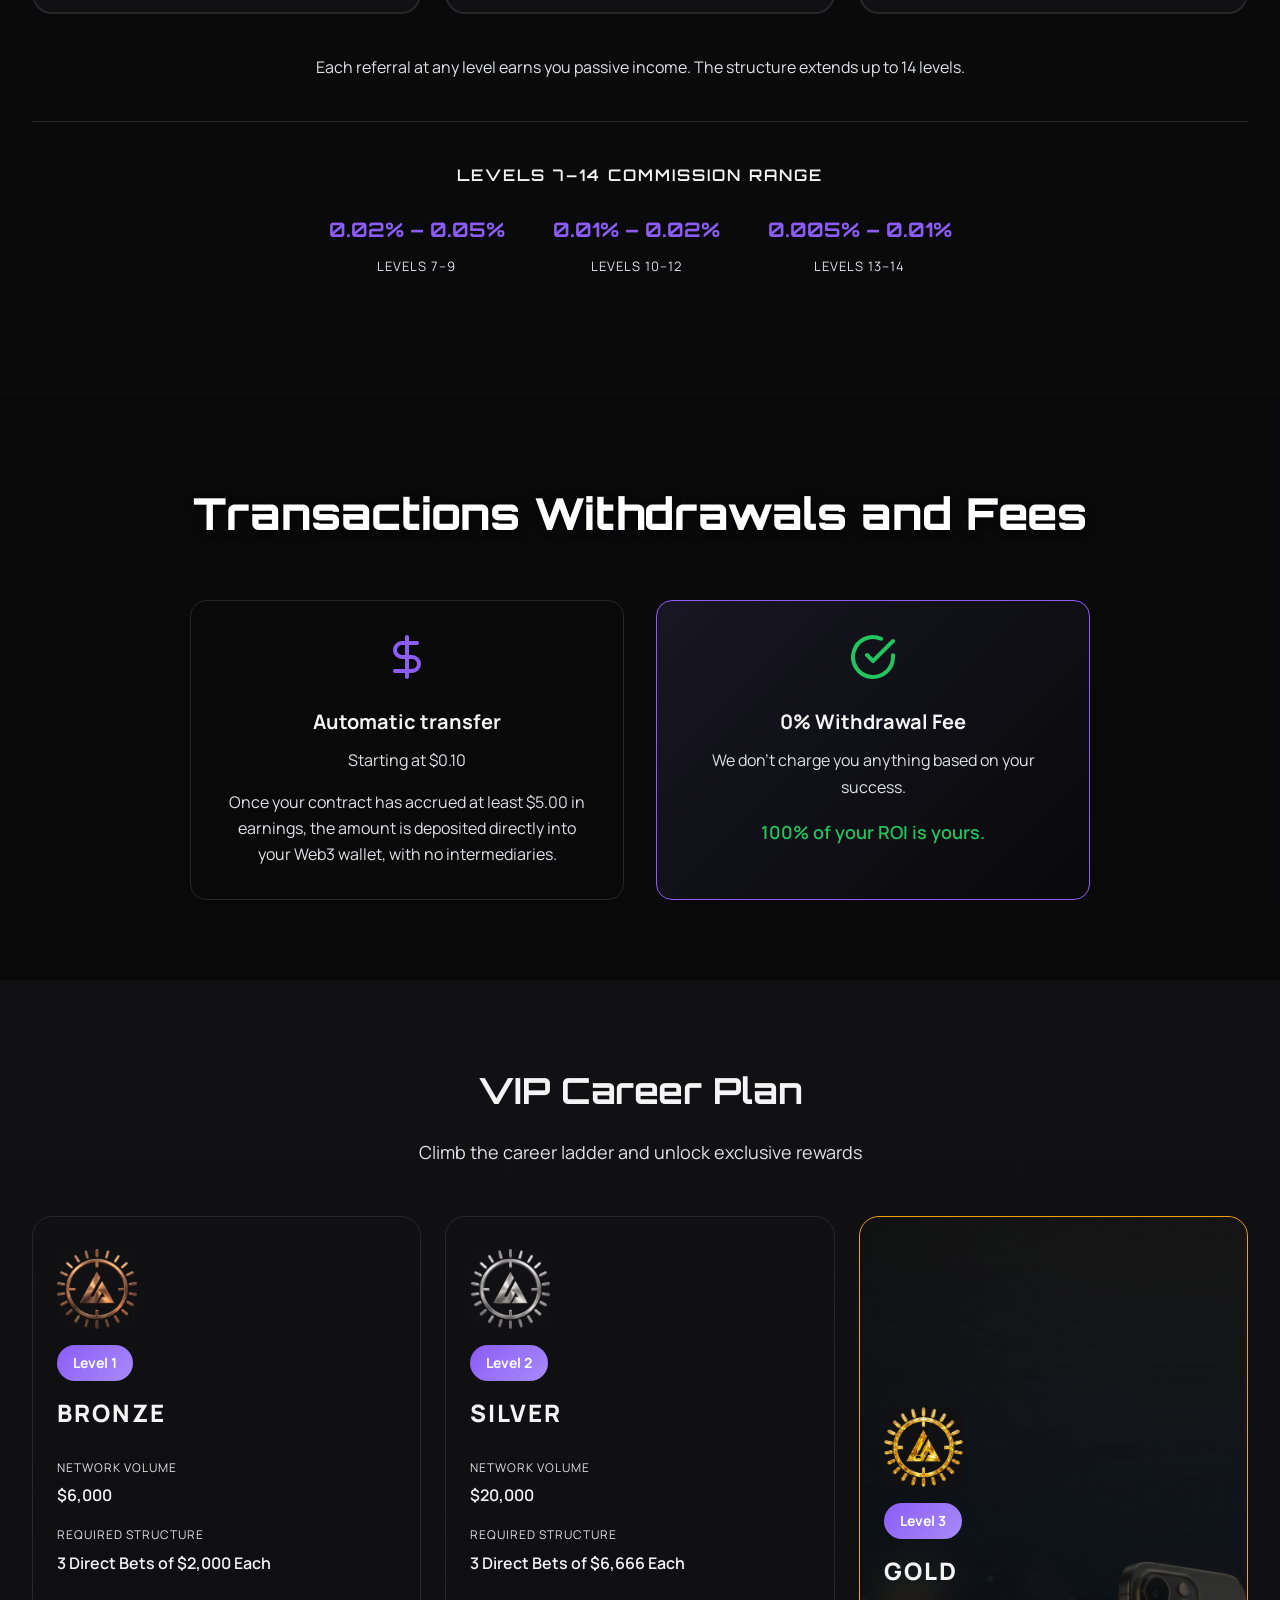
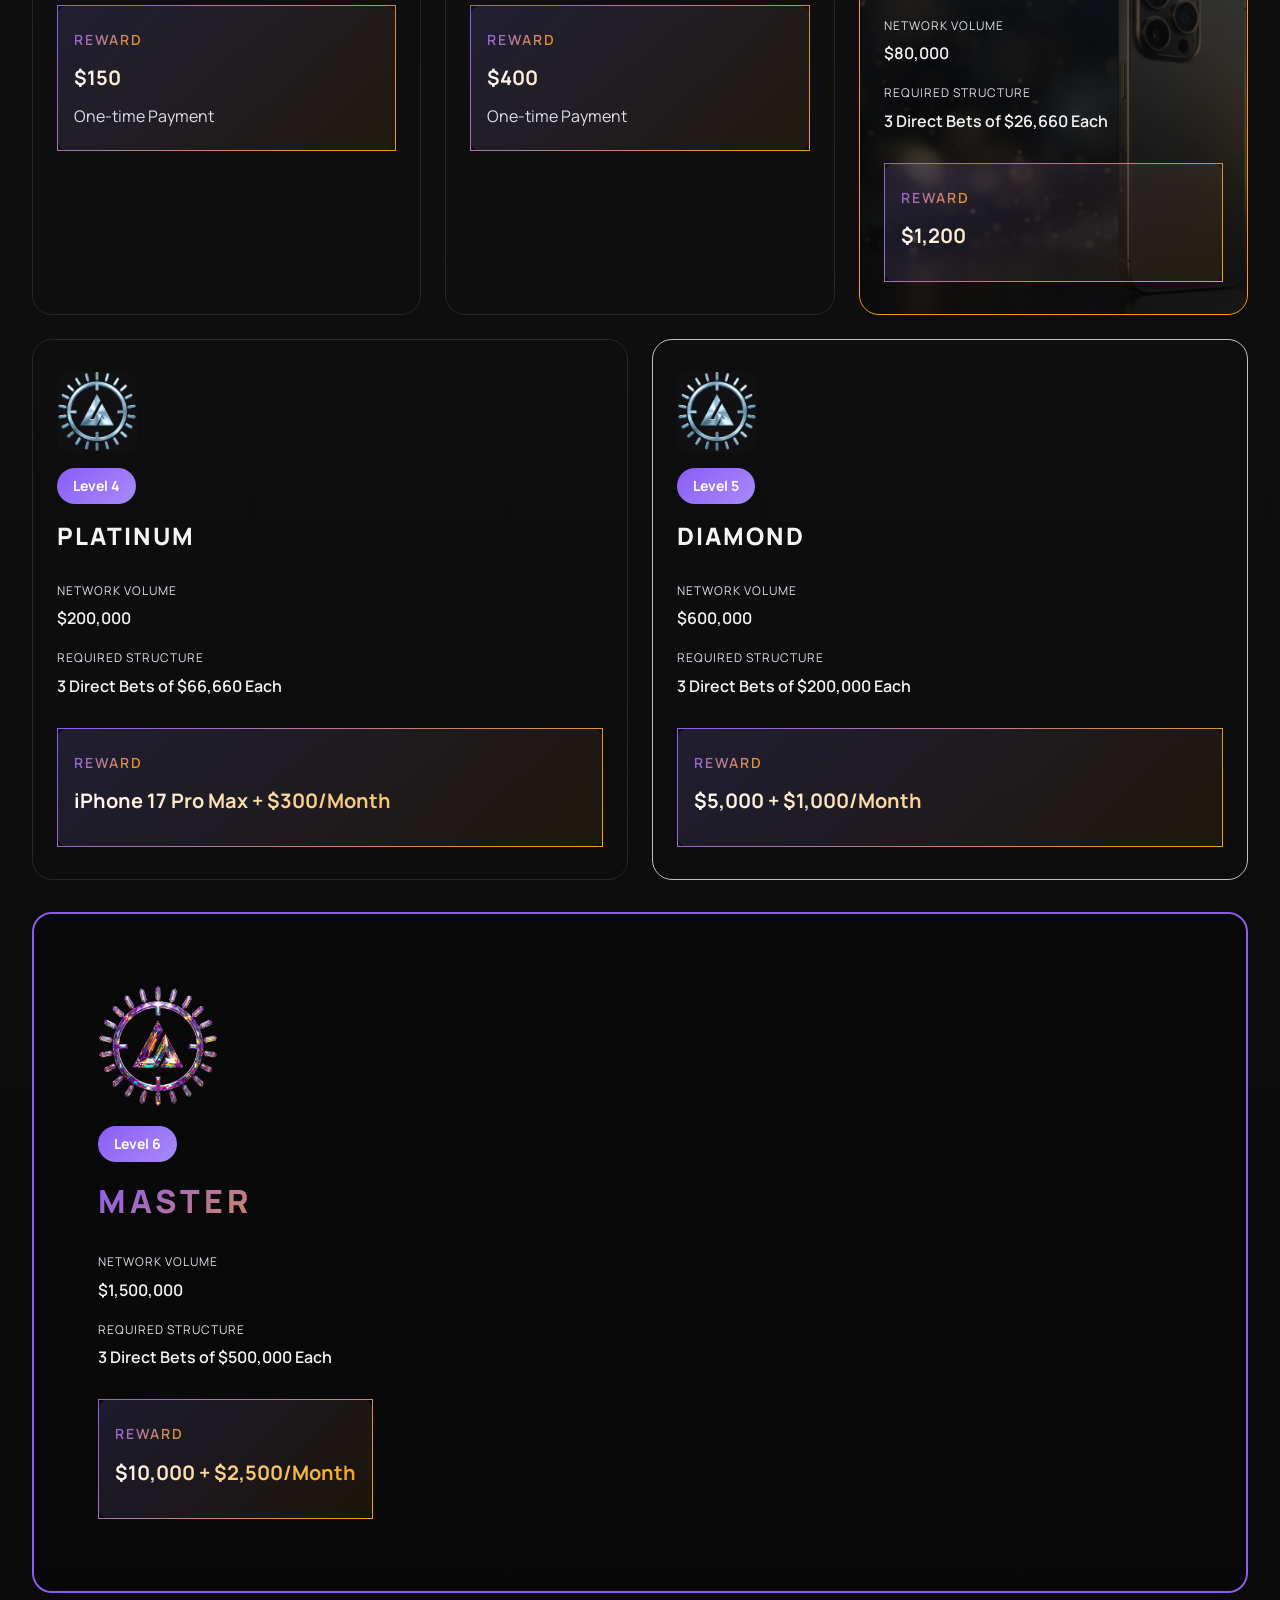
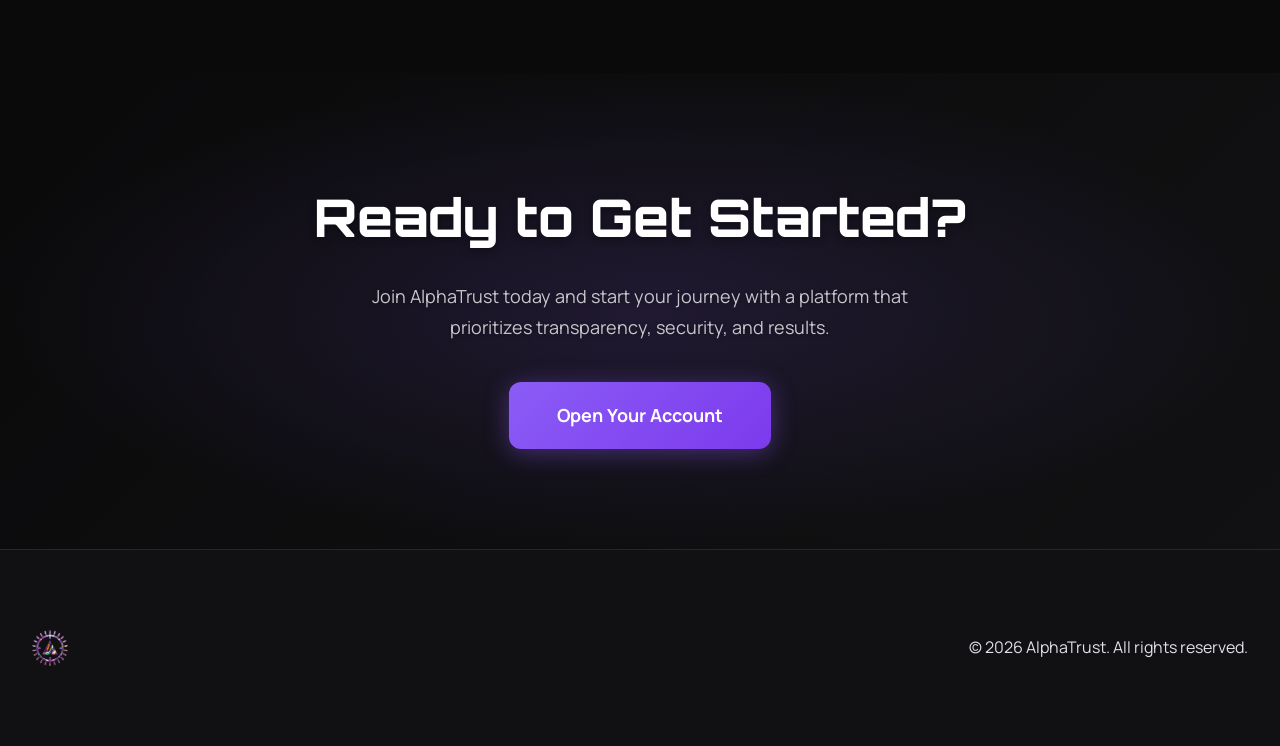
==== commit b4c667e2: "add video element for gold card iPhone background" ====
--- a/index.html
+++ b/index.html
@@ -511,6 +511,8 @@
                     </div>
                 </div>
                 <div class="vip-card vip-gold-card">
+                    <video class="vip-gold-video" src="video/iphone.mp4" autoplay muted playsinline></video>
+                    <div class="vip-gold-overlay"></div>
                     <img src="img/low/level-3.png" alt="Gold" class="vip-level-img">
                     <div class="vip-level-badge" data-i18n="vip-level-3">Level 3</div>
                     <div class="vip-level-name">GOLD</div>
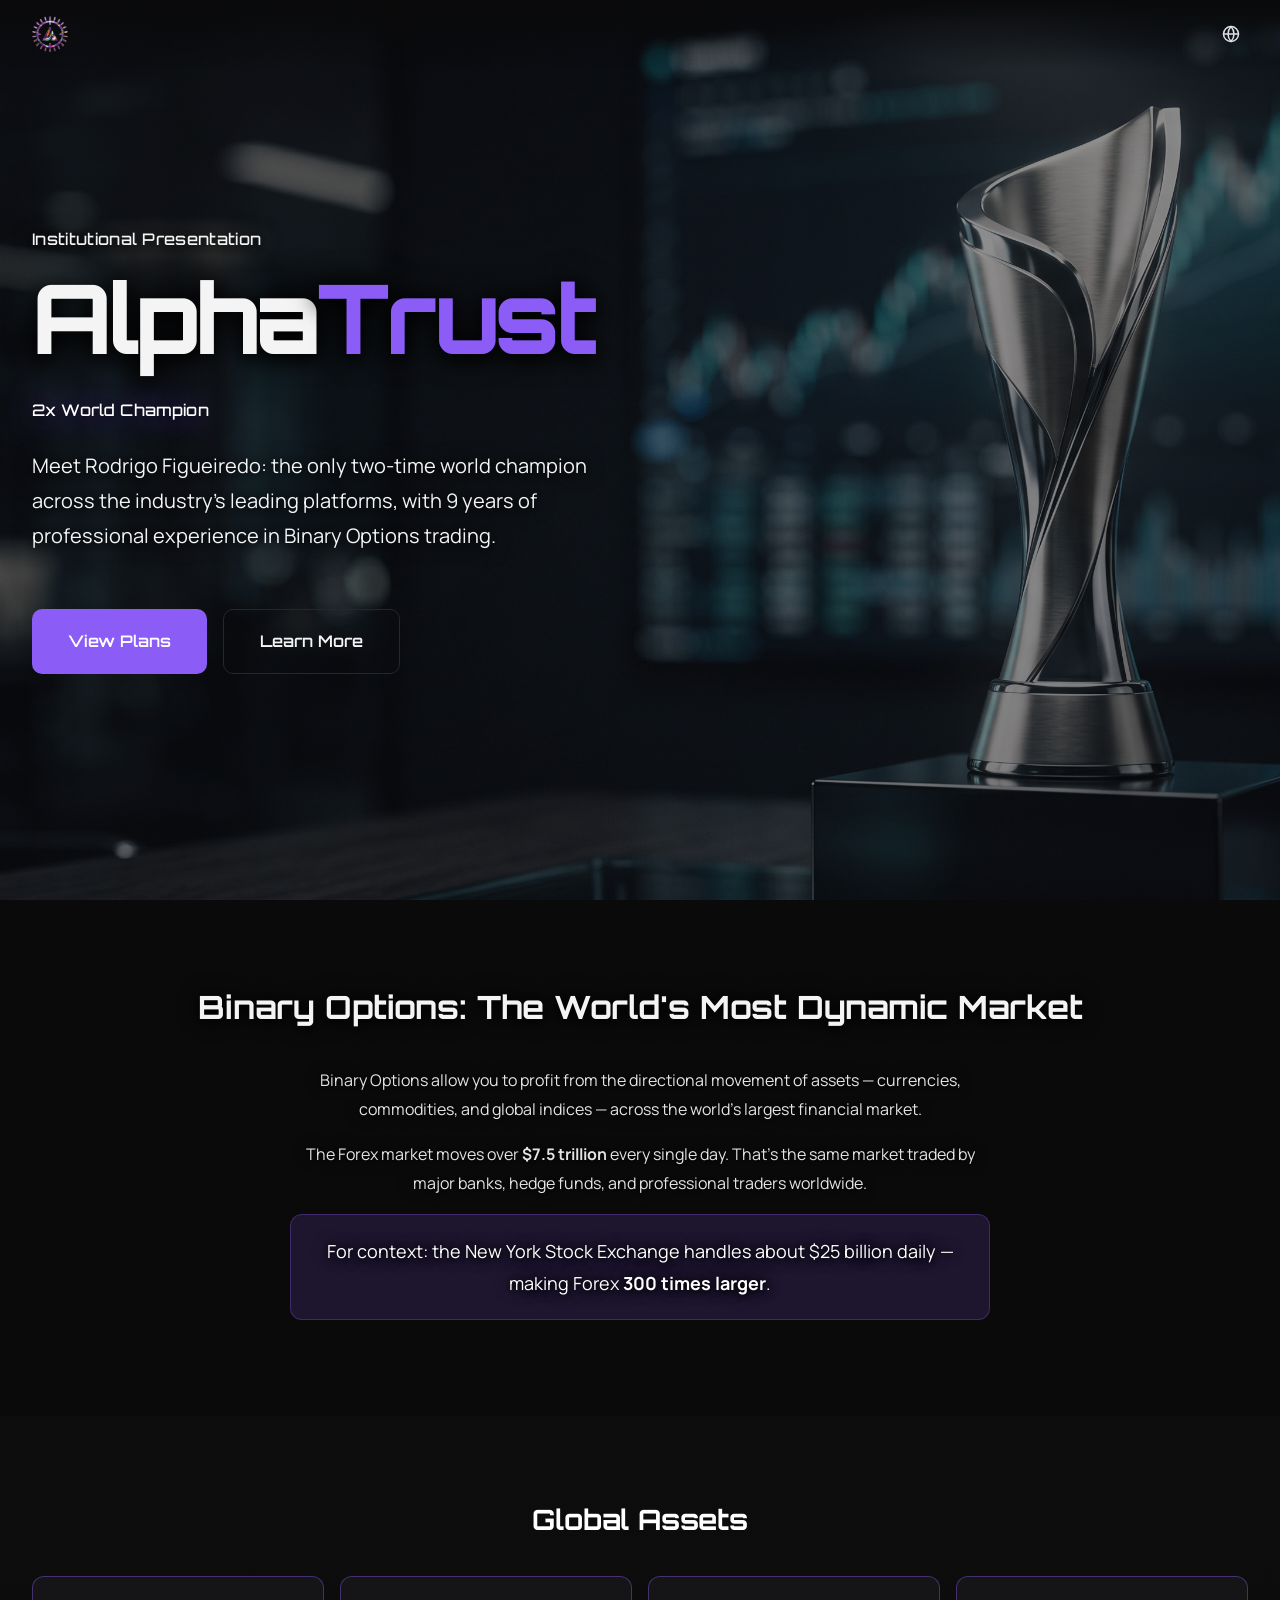
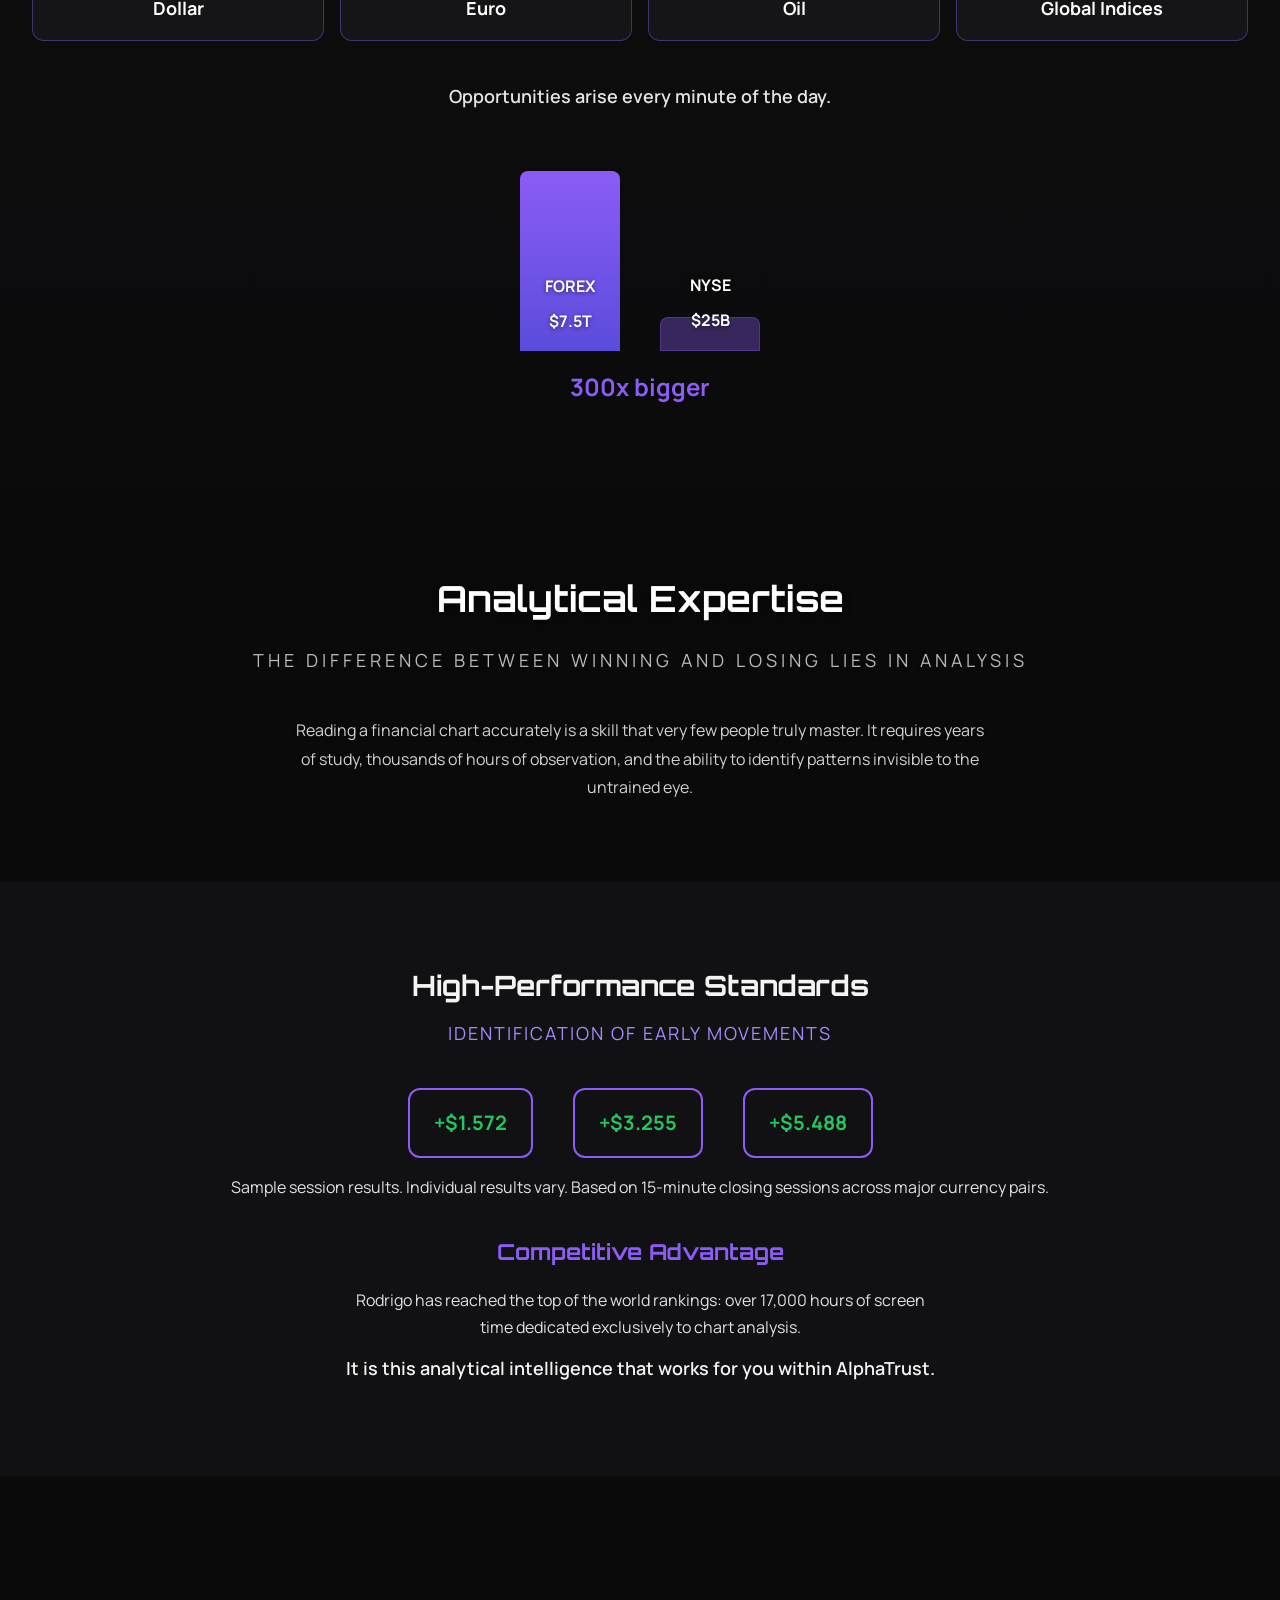
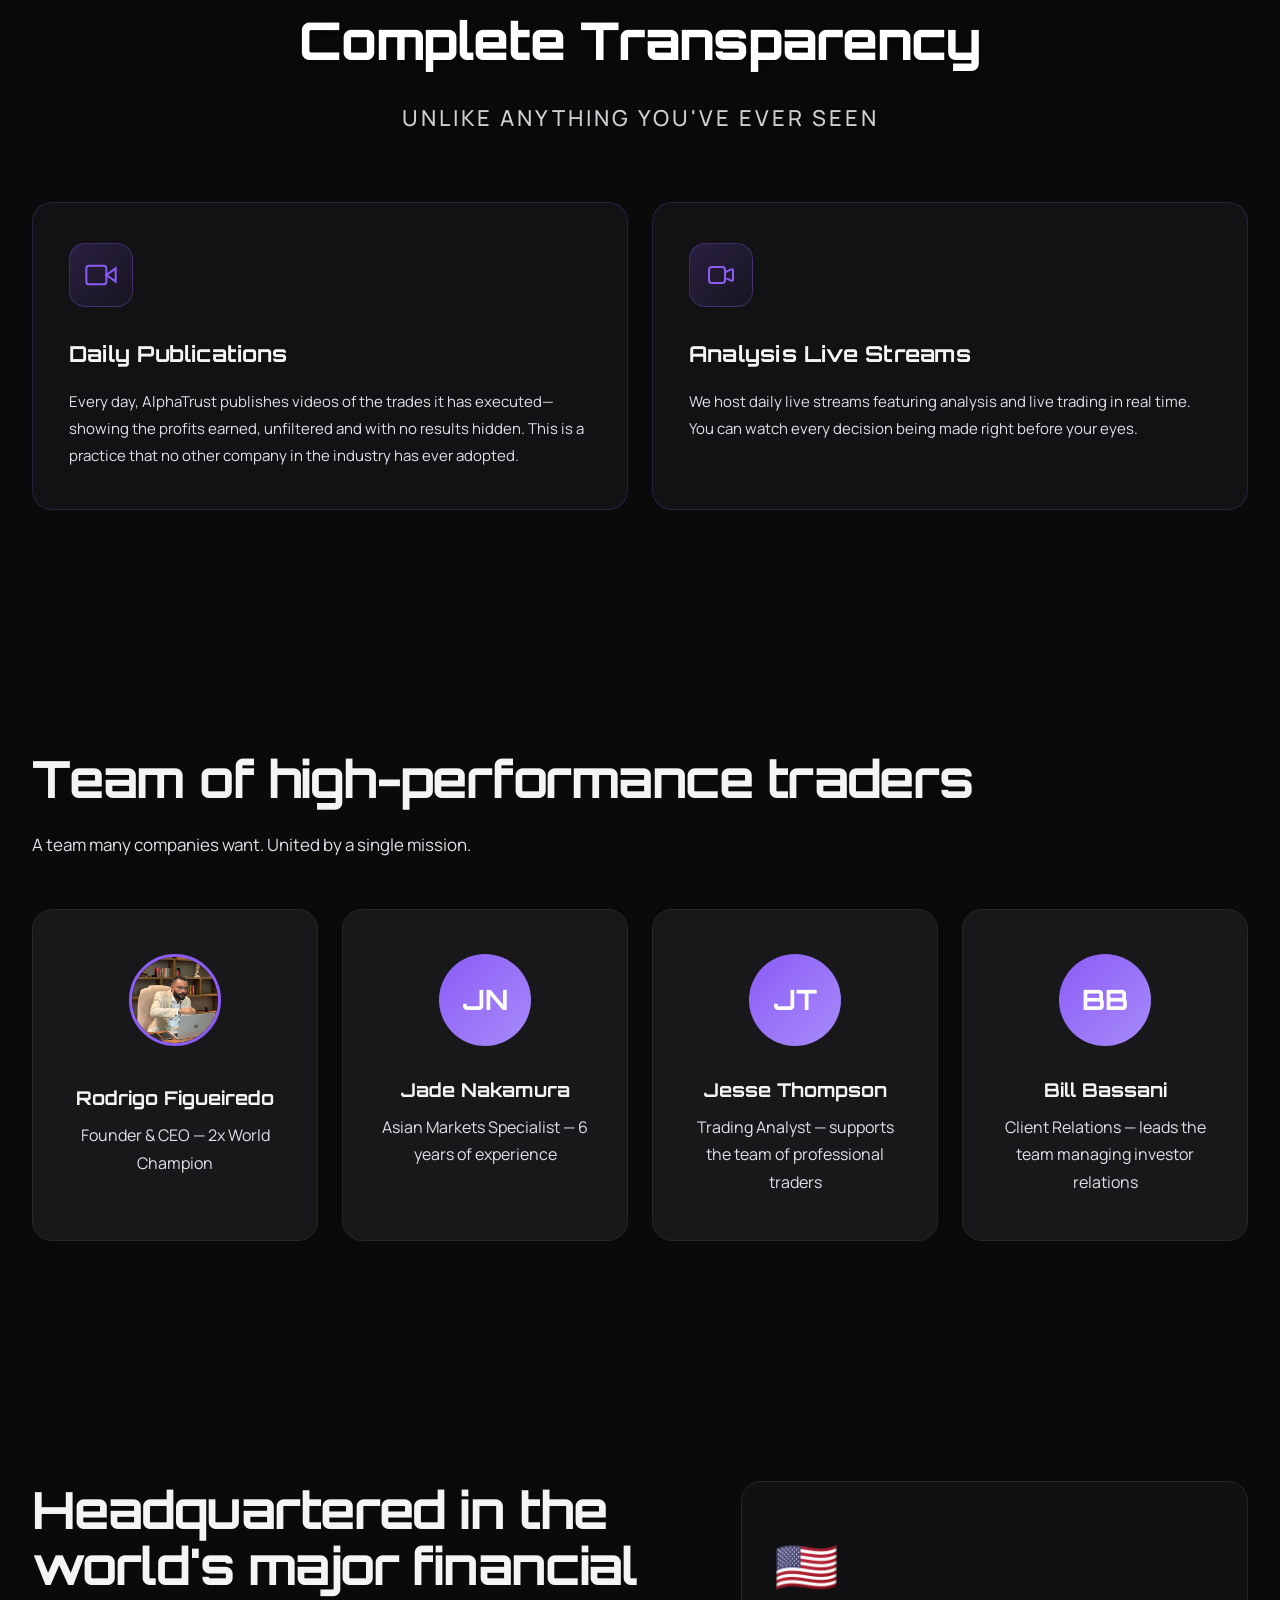
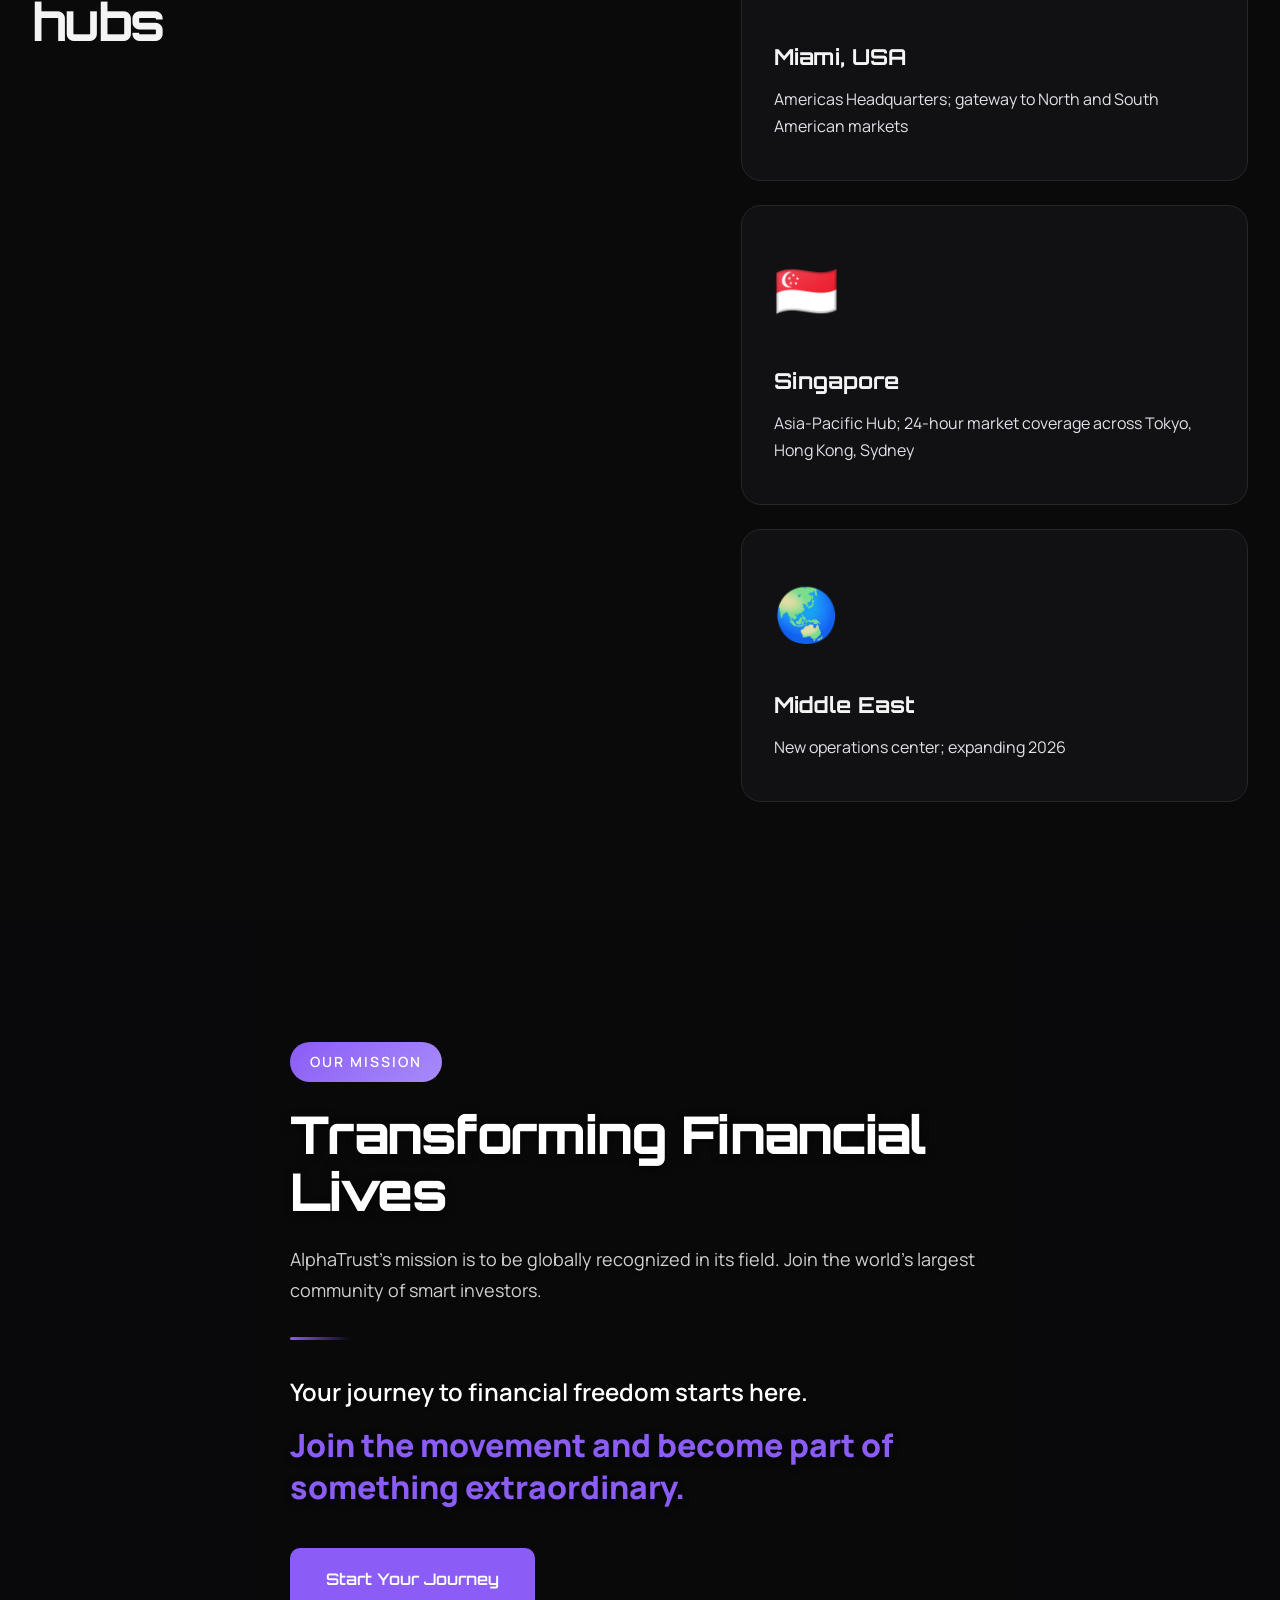
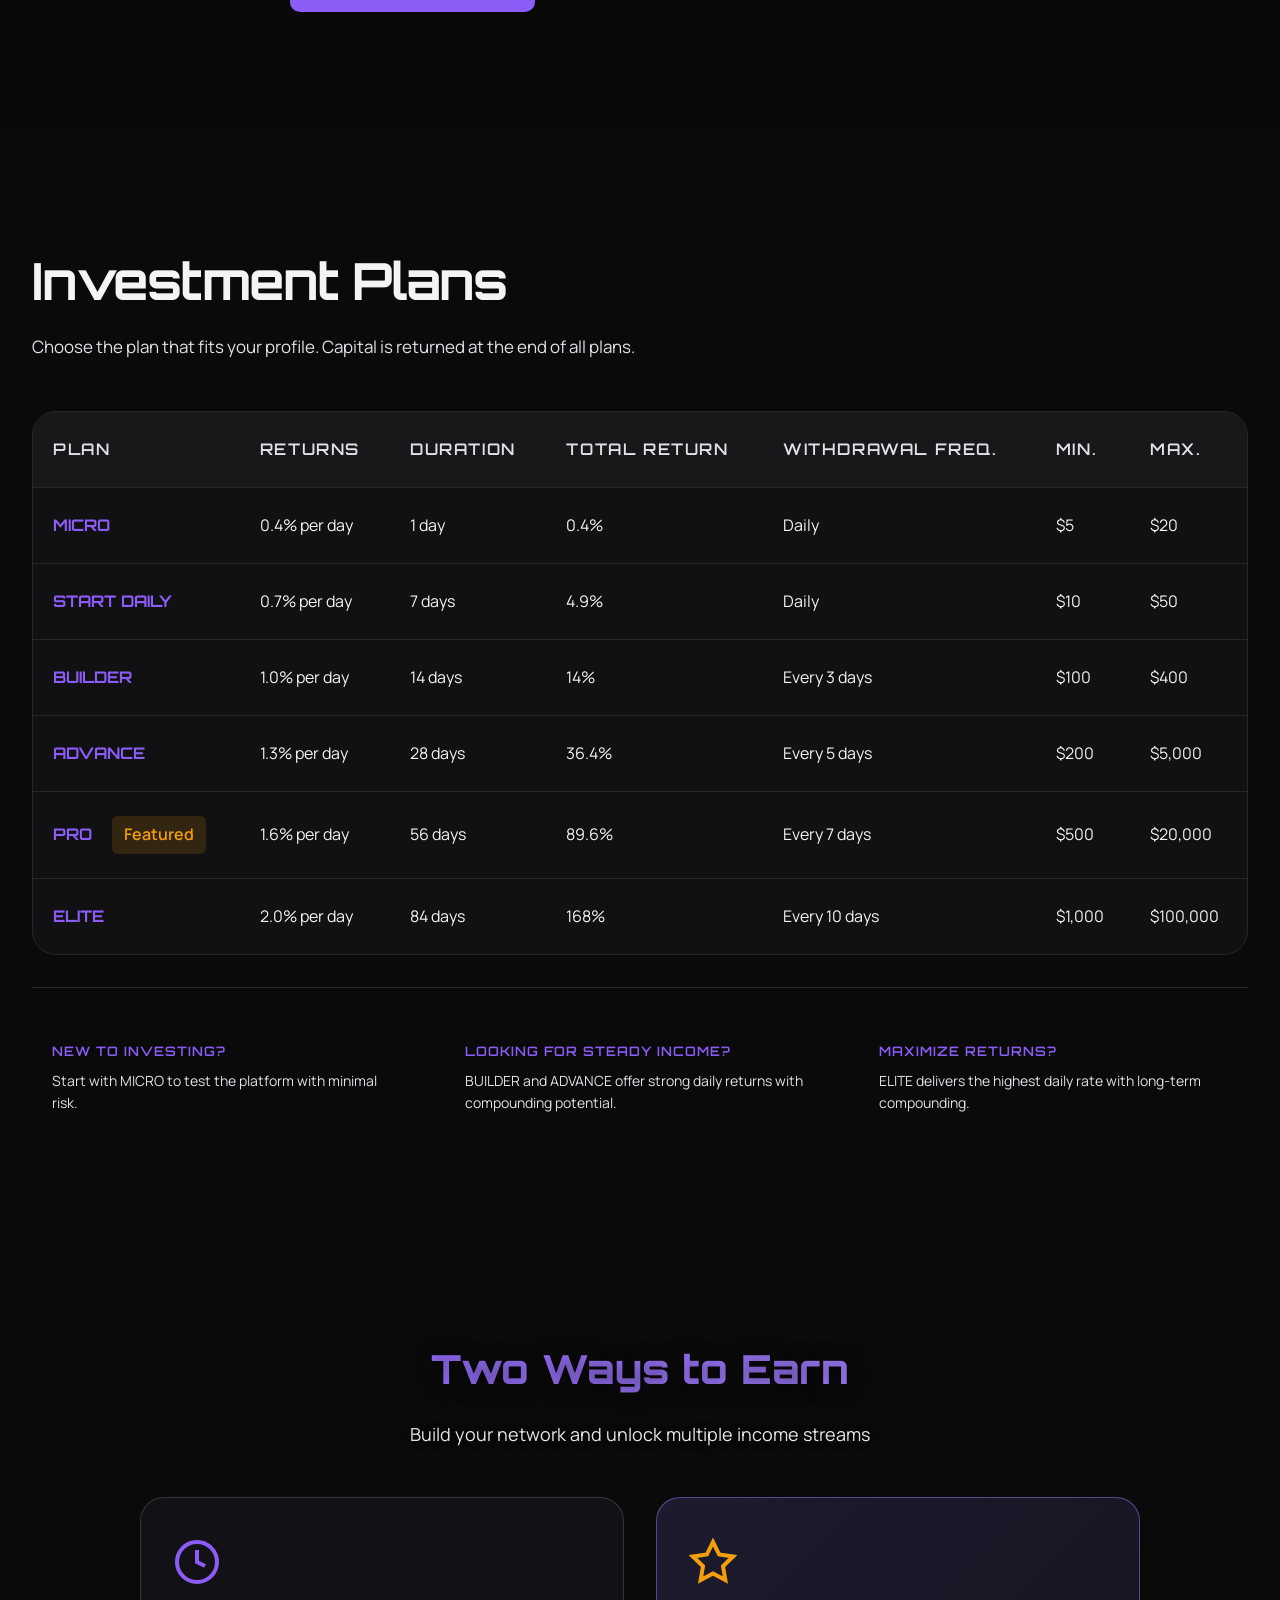
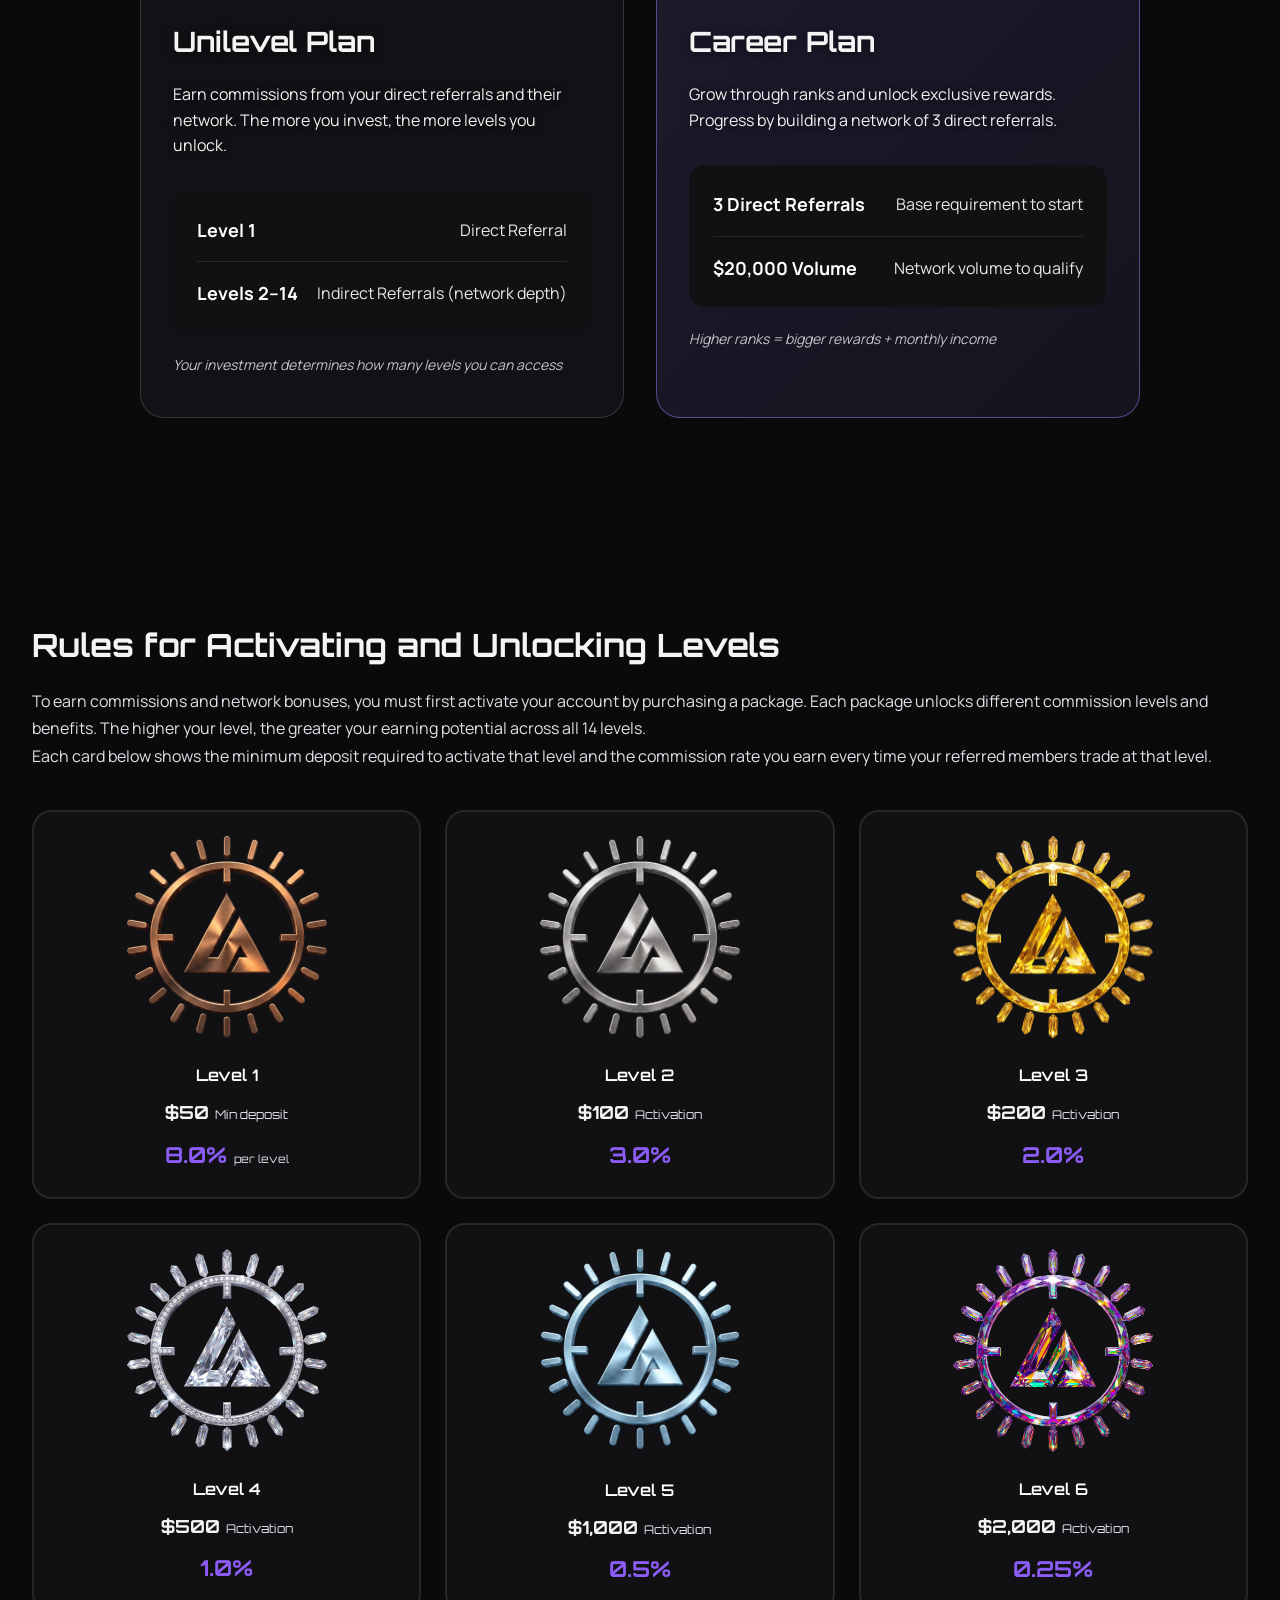
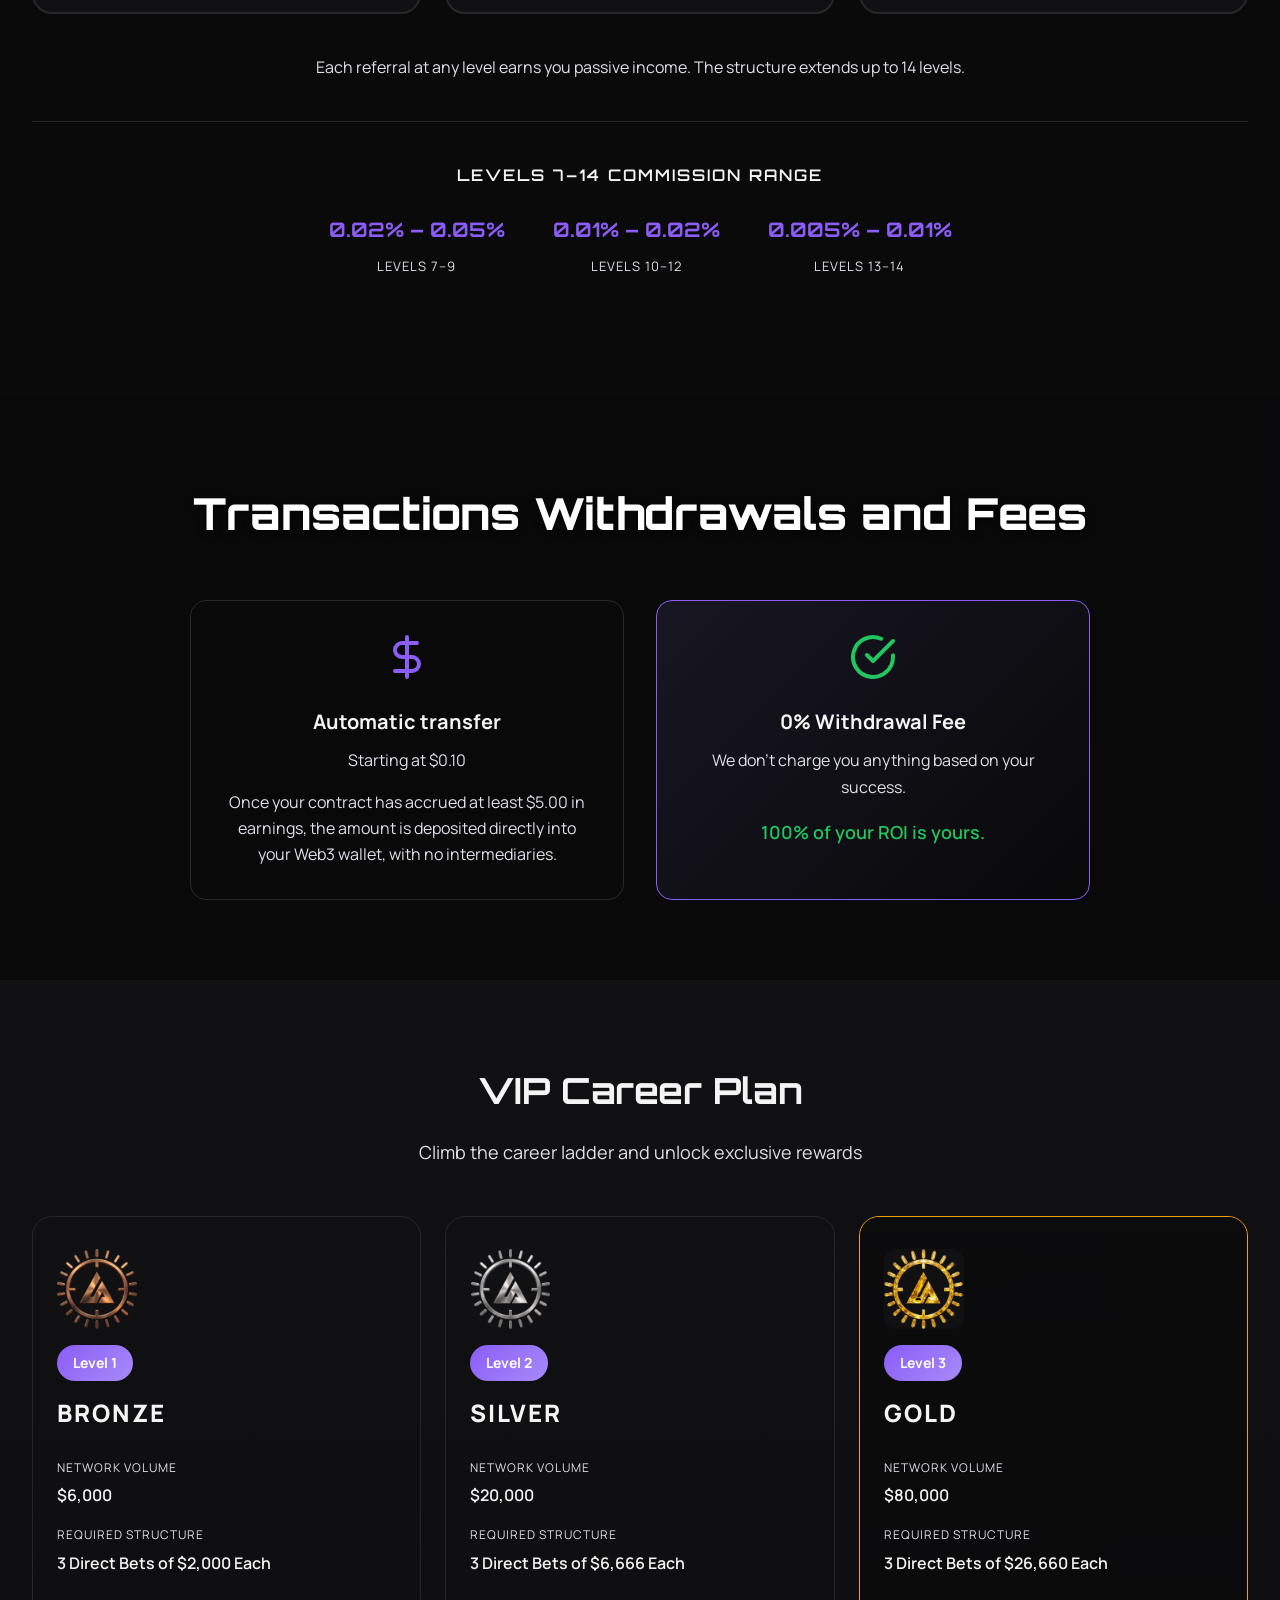
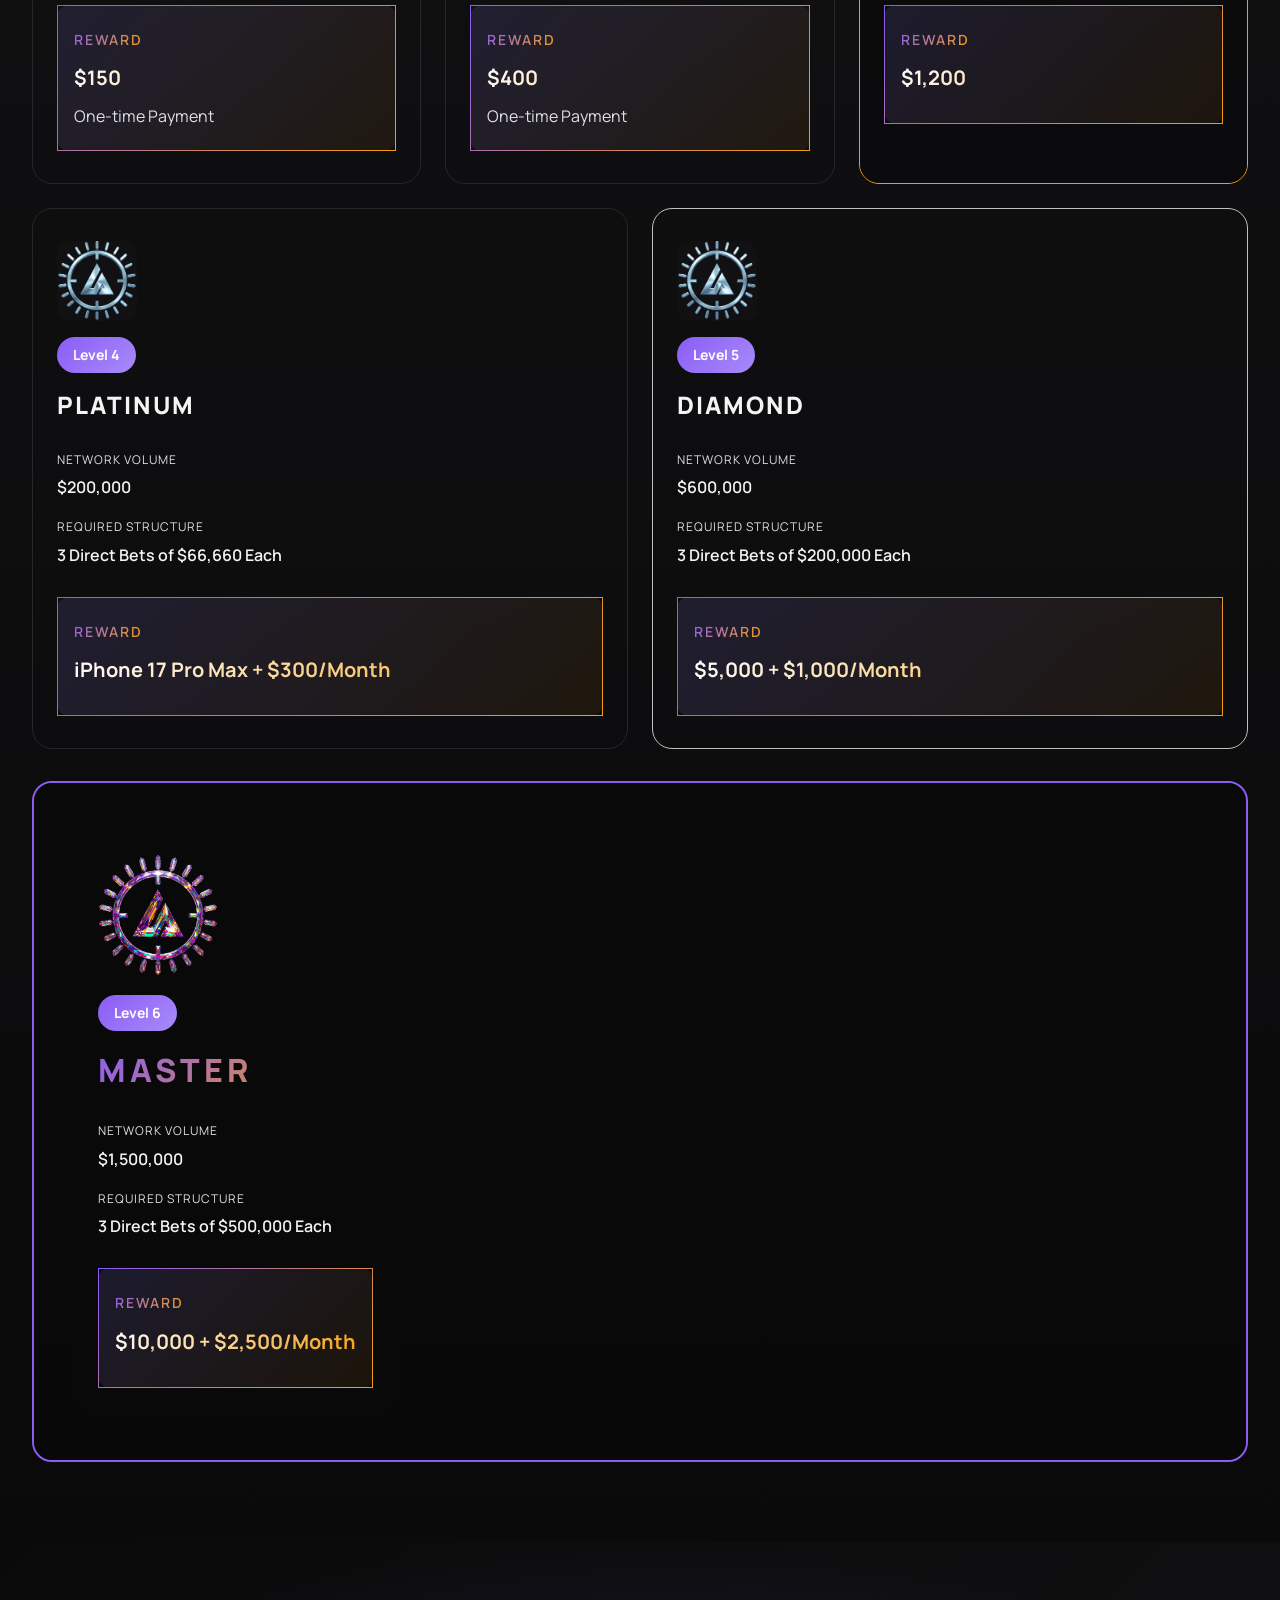
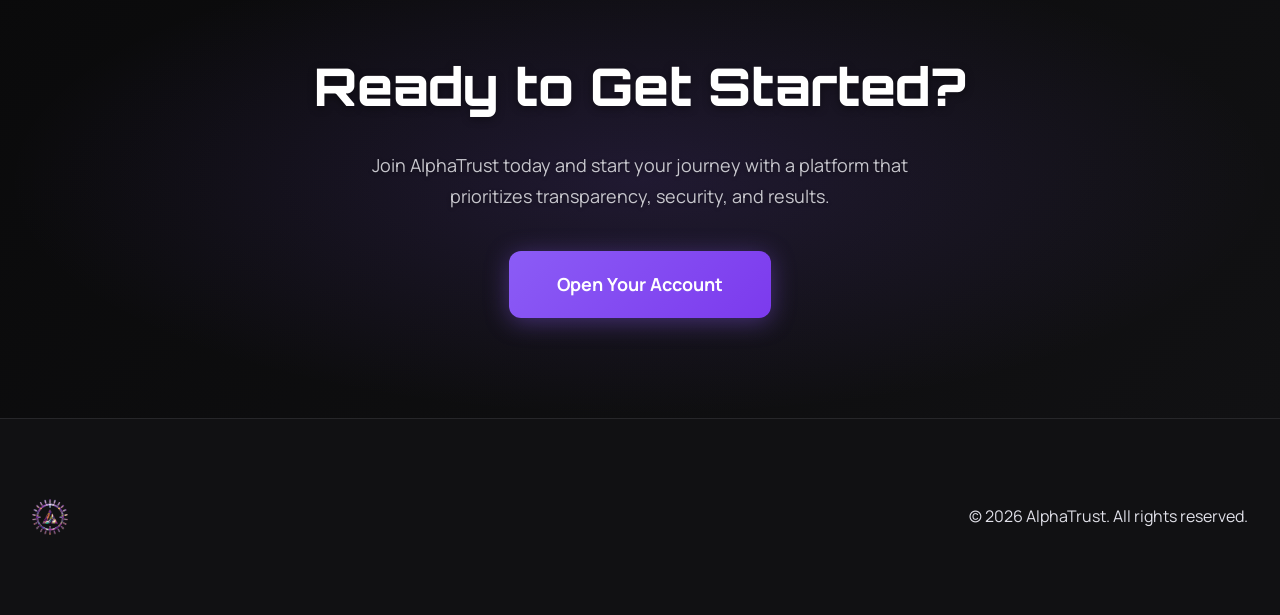
==== commit 431959bd: "add team-ceo-card class to Rodrigo" ====
--- a/index.html
+++ b/index.html
@@ -155,7 +155,7 @@
             <h2 class="section-heading" data-i18n="s4-heading">Team of high-performance traders</h2>
             <p class="section-text" data-i18n="s4-text">A team many companies want. United by a single mission.</p>
             <div class="team-grid">
-                <div class="team-card">
+                <div class="team-card team-ceo-card">
                     <img src="img/rodrigo-perfil.jpg" alt="Rodrigo" class="team-photo">
                     <div class="team-name">Rodrigo Figueiredo</div>
                     <div class="team-role" data-i18n="team-rf">Founder & CEO — 2x World Champion</div>
--- a/styles.css
+++ b/styles.css
@@ -864,6 +864,10 @@
     .level-img {
         max-width: 120px;
     }
+
+    .assets-grid {
+        grid-template-columns: repeat(2, 1fr);
+    }
 }
 
 .commission-container {
@@ -1746,7 +1750,8 @@
 }
 
 div.vip-card.vip-gold-card {
-    background: linear-gradient(rgba(10, 10, 11, 0.50), rgba(10, 10, 11, 0.65)), url('img/iphone.jpeg') 35% center/cover no-repeat !important;
+    position: relative;
+    overflow: hidden;
     border-color: #f59e0b !important;
     text-align: left !important;
 }
@@ -1756,6 +1761,24 @@
     position: absolute;
     inset: 0;
     background: rgba(10, 10, 11, 0.25);
+    pointer-events: none;
+    z-index: 1;
+}
+
+video.vip-gold-video {
+    position: absolute;
+    inset: 0;
+    width: 100%;
+    height: 100%;
+    object-fit: cover;
+    z-index: 0;
+}
+
+div.vip-gold-overlay {
+    position: absolute;
+    inset: 0;
+    background: linear-gradient(rgba(10, 10, 11, 0.50), rgba(10, 10, 11, 0.65));
+    z-index: 1;
     pointer-events: none;
 }
 
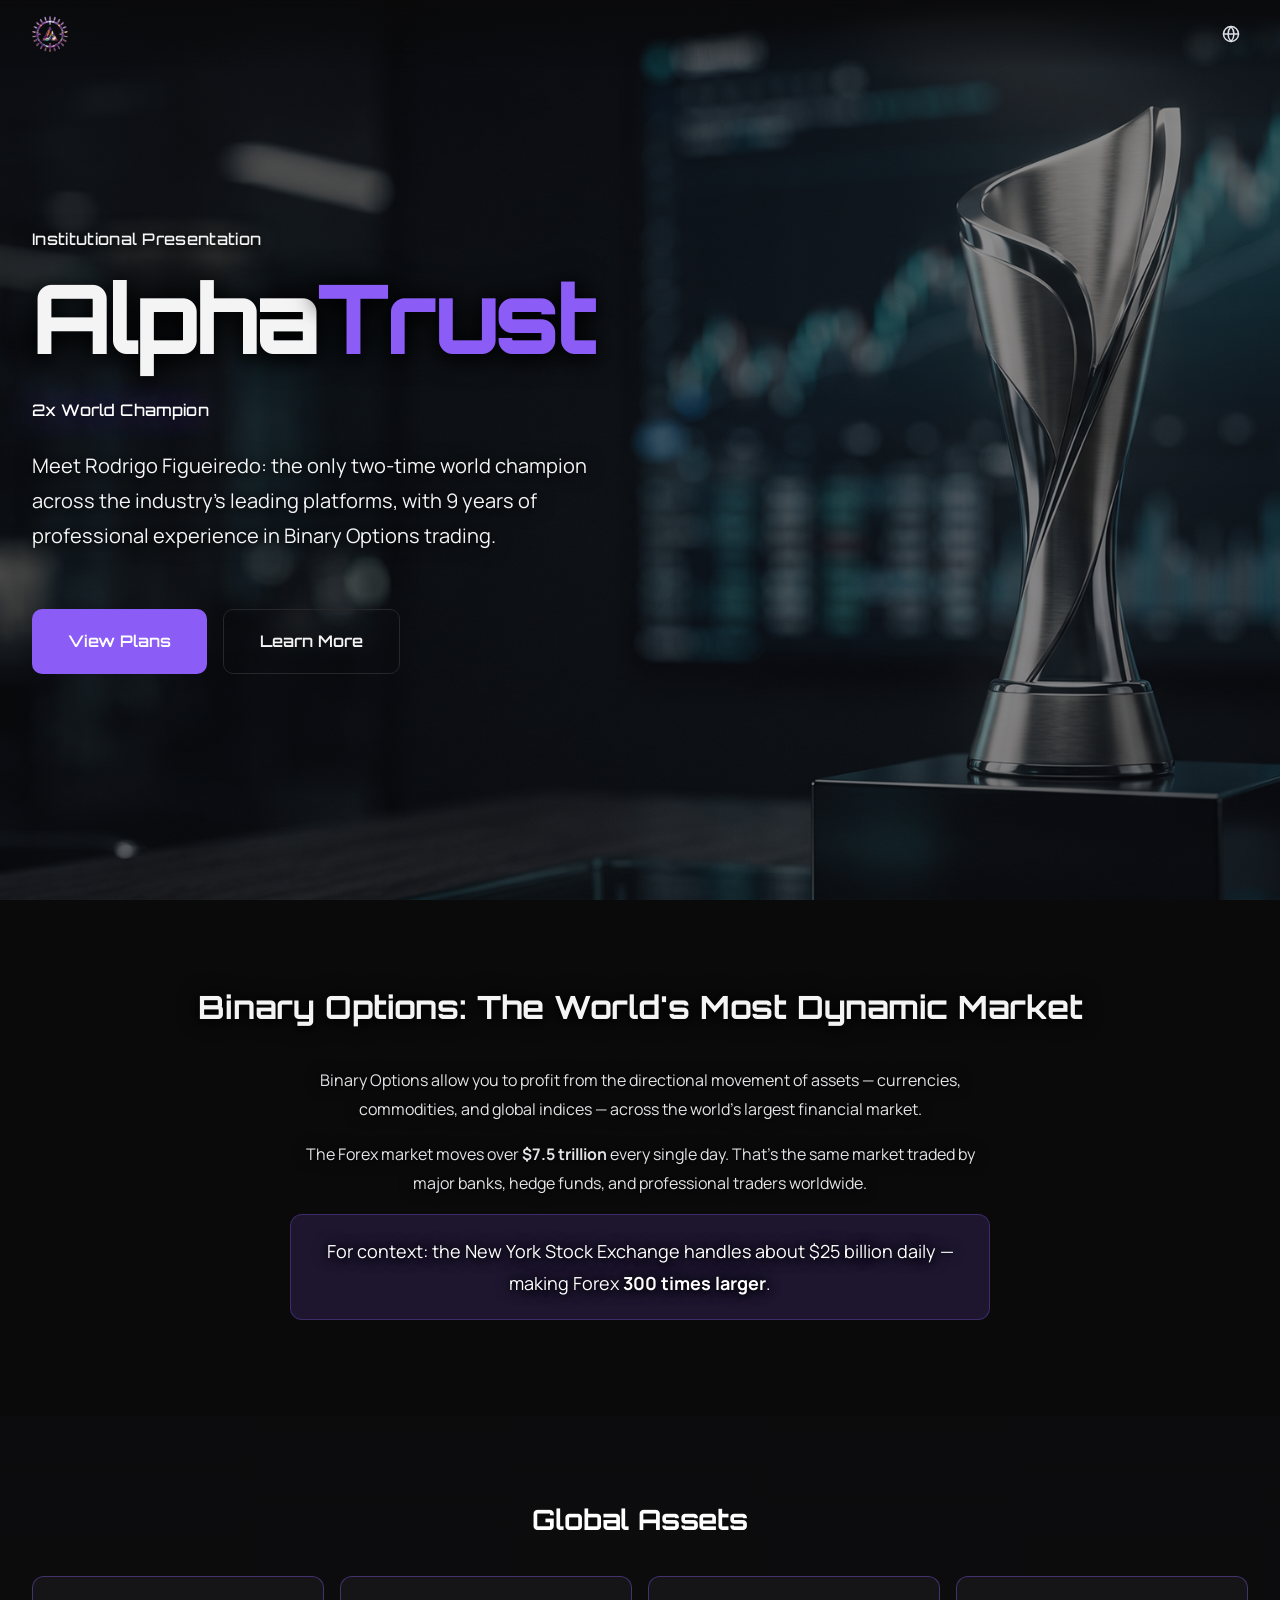
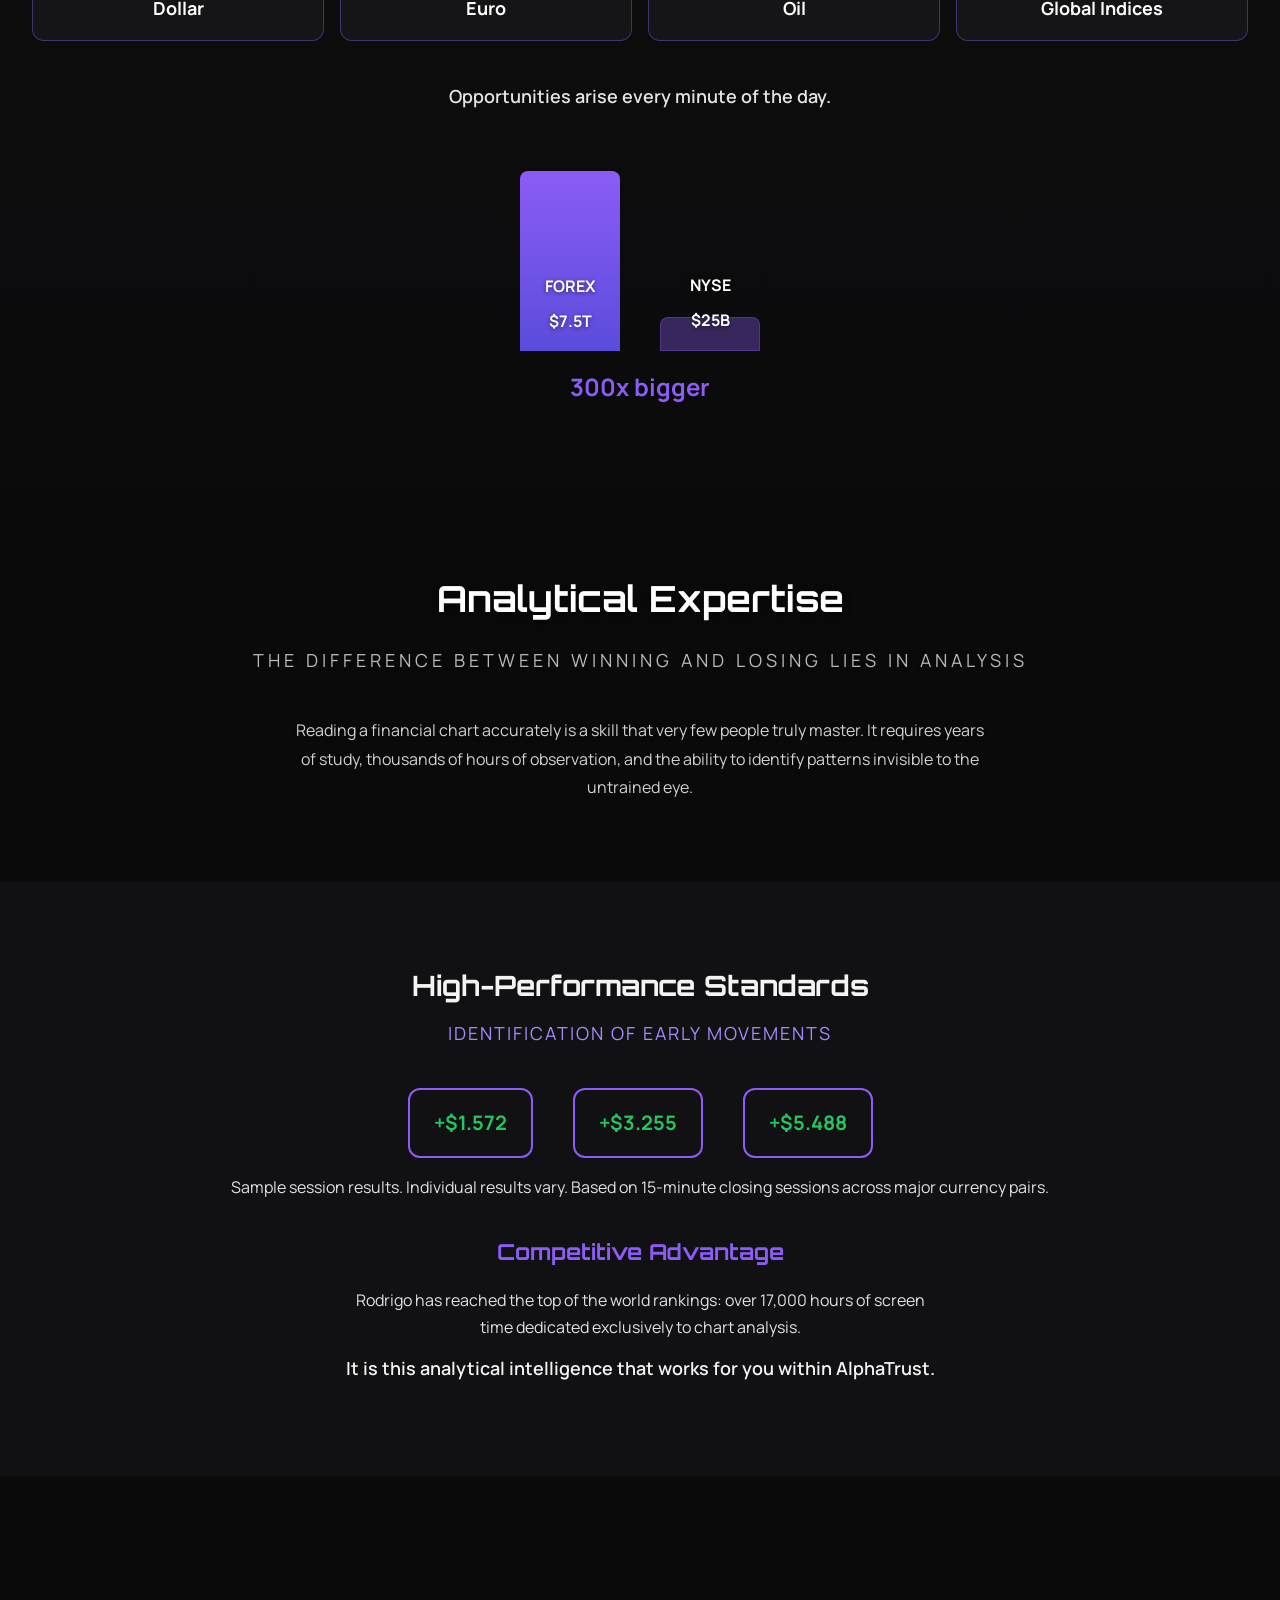
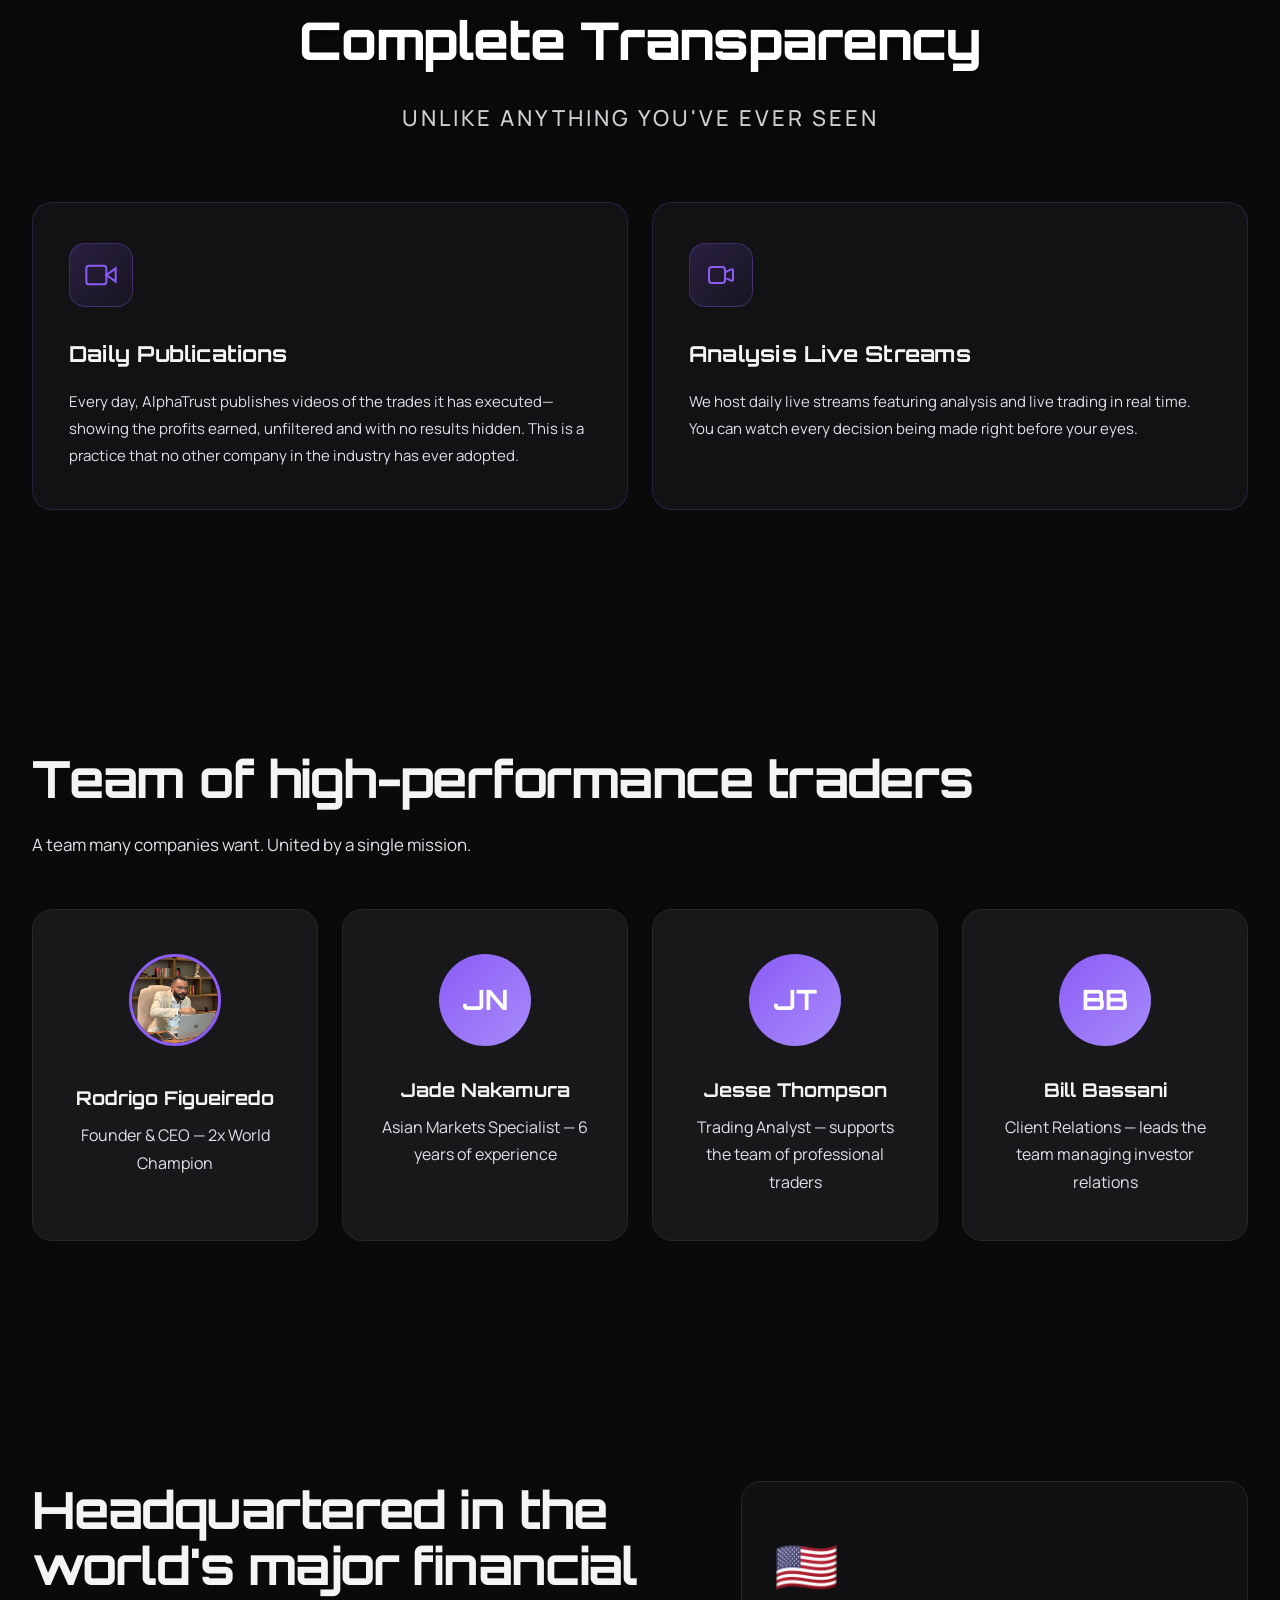
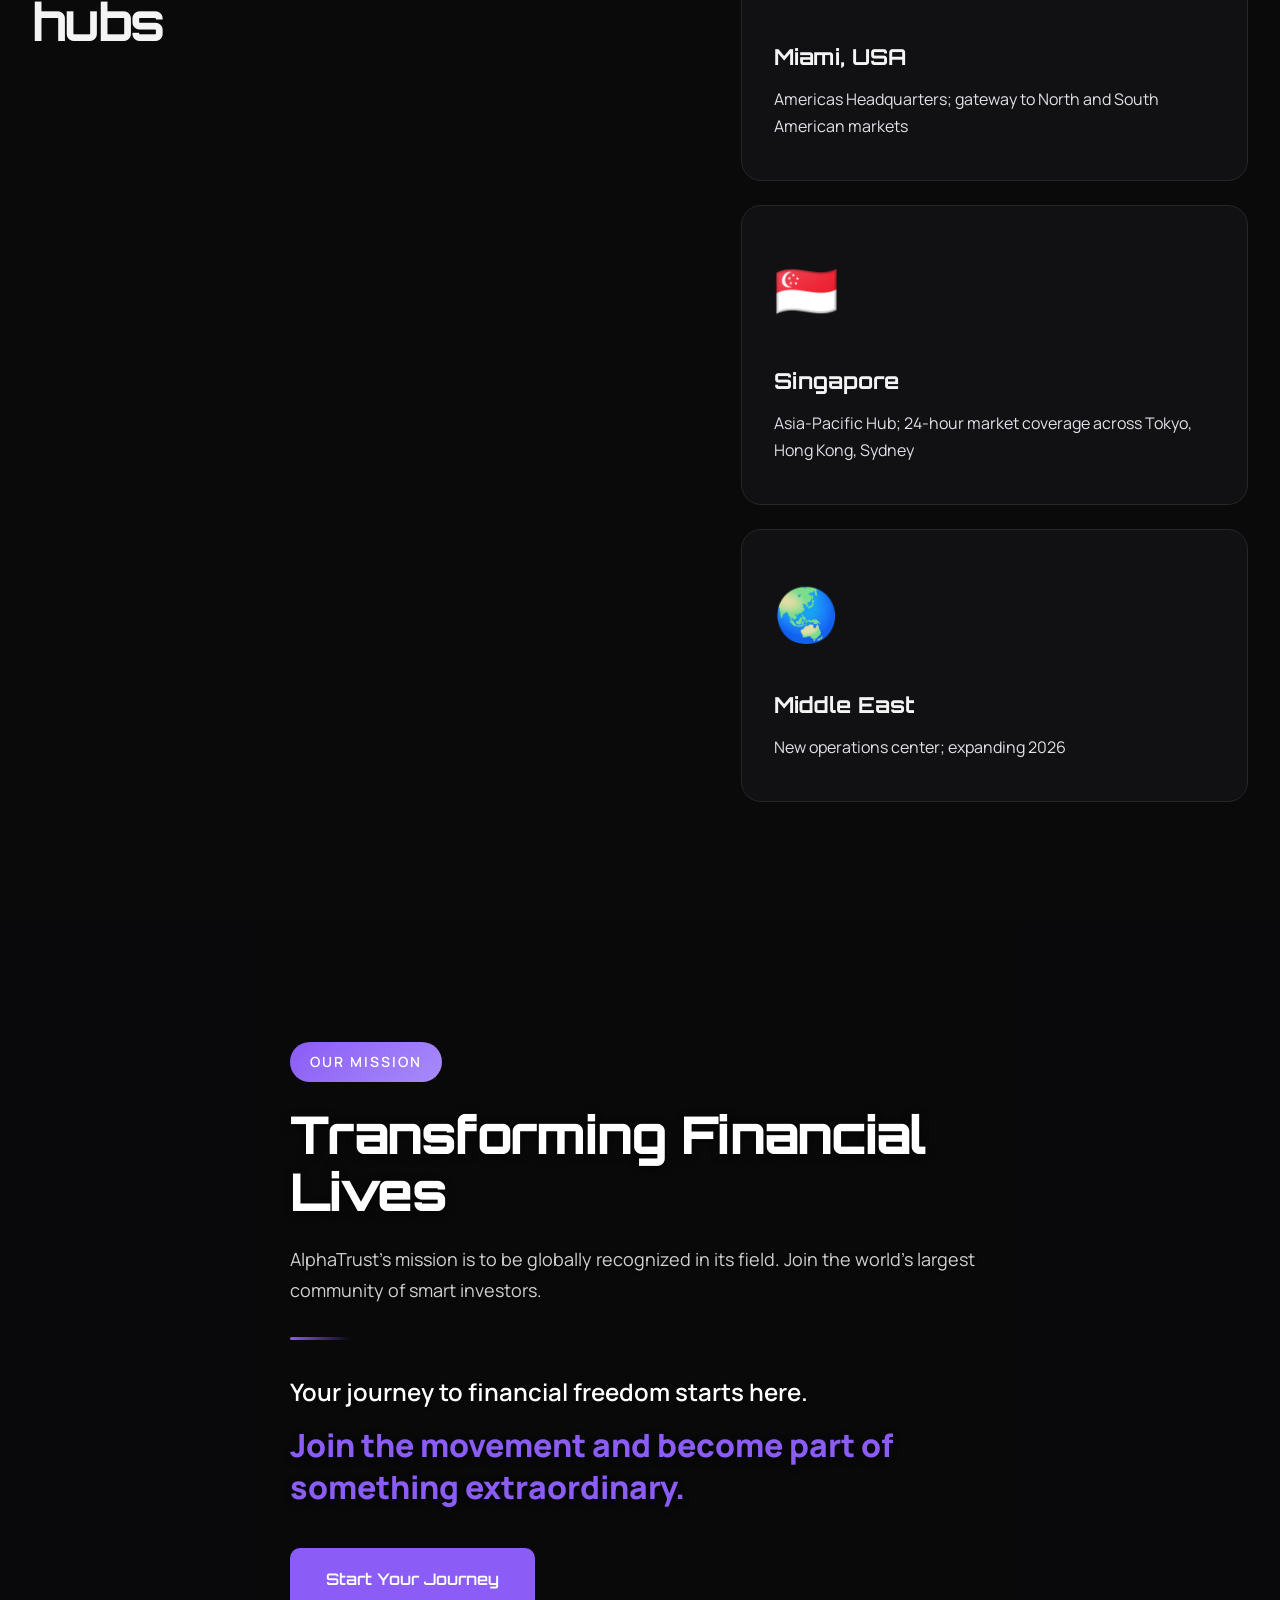
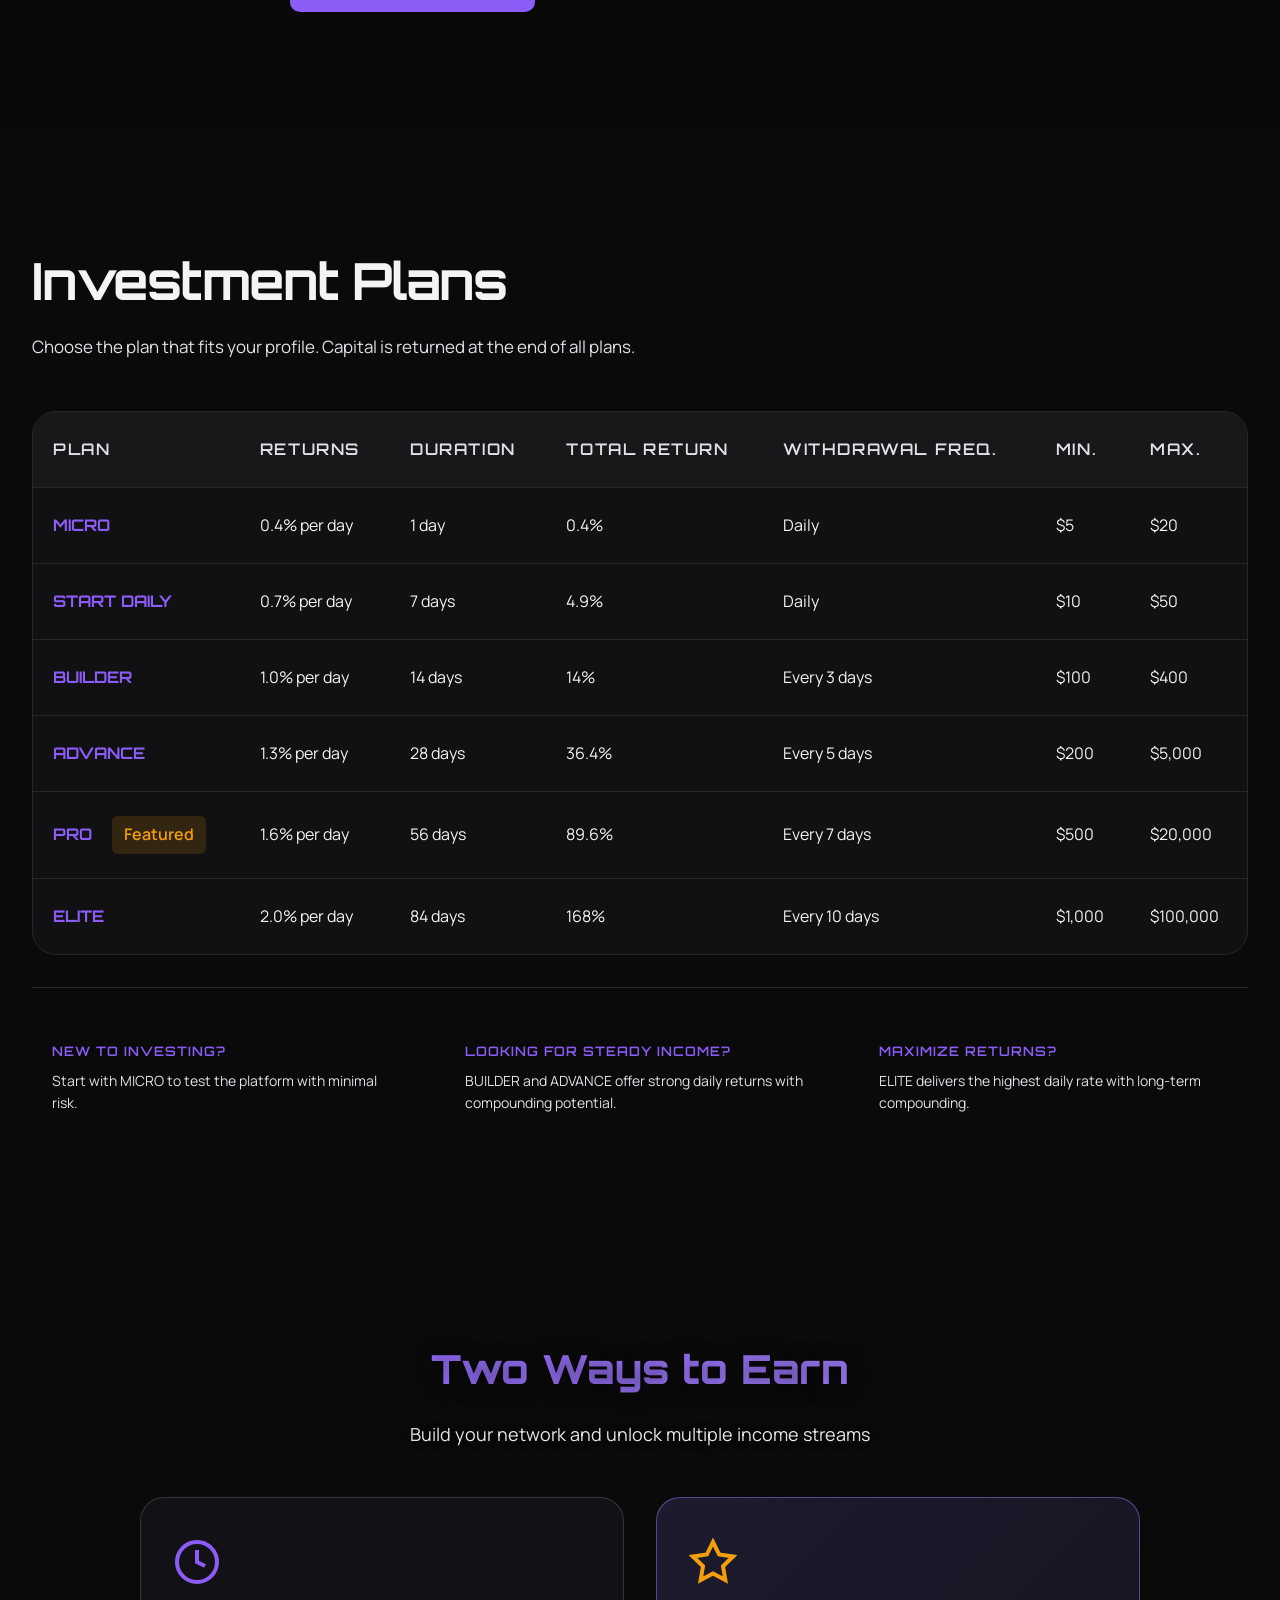
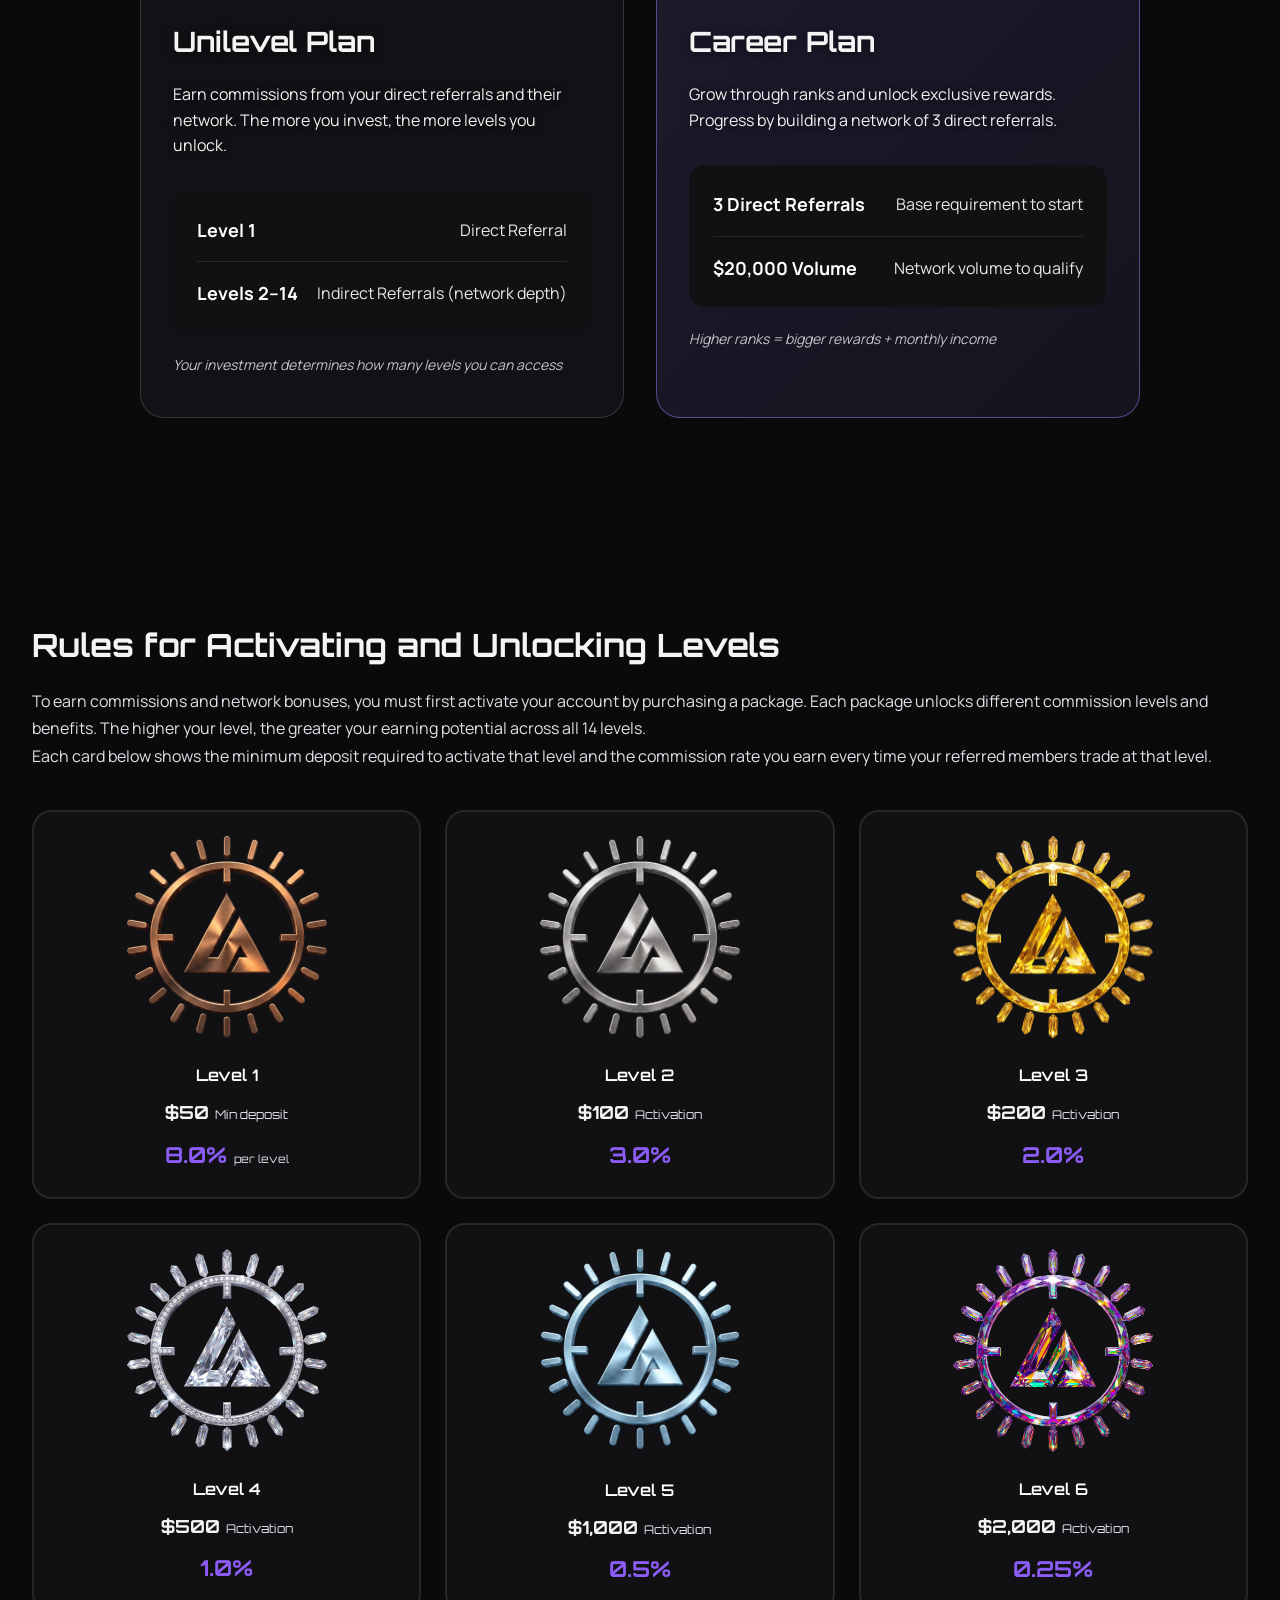
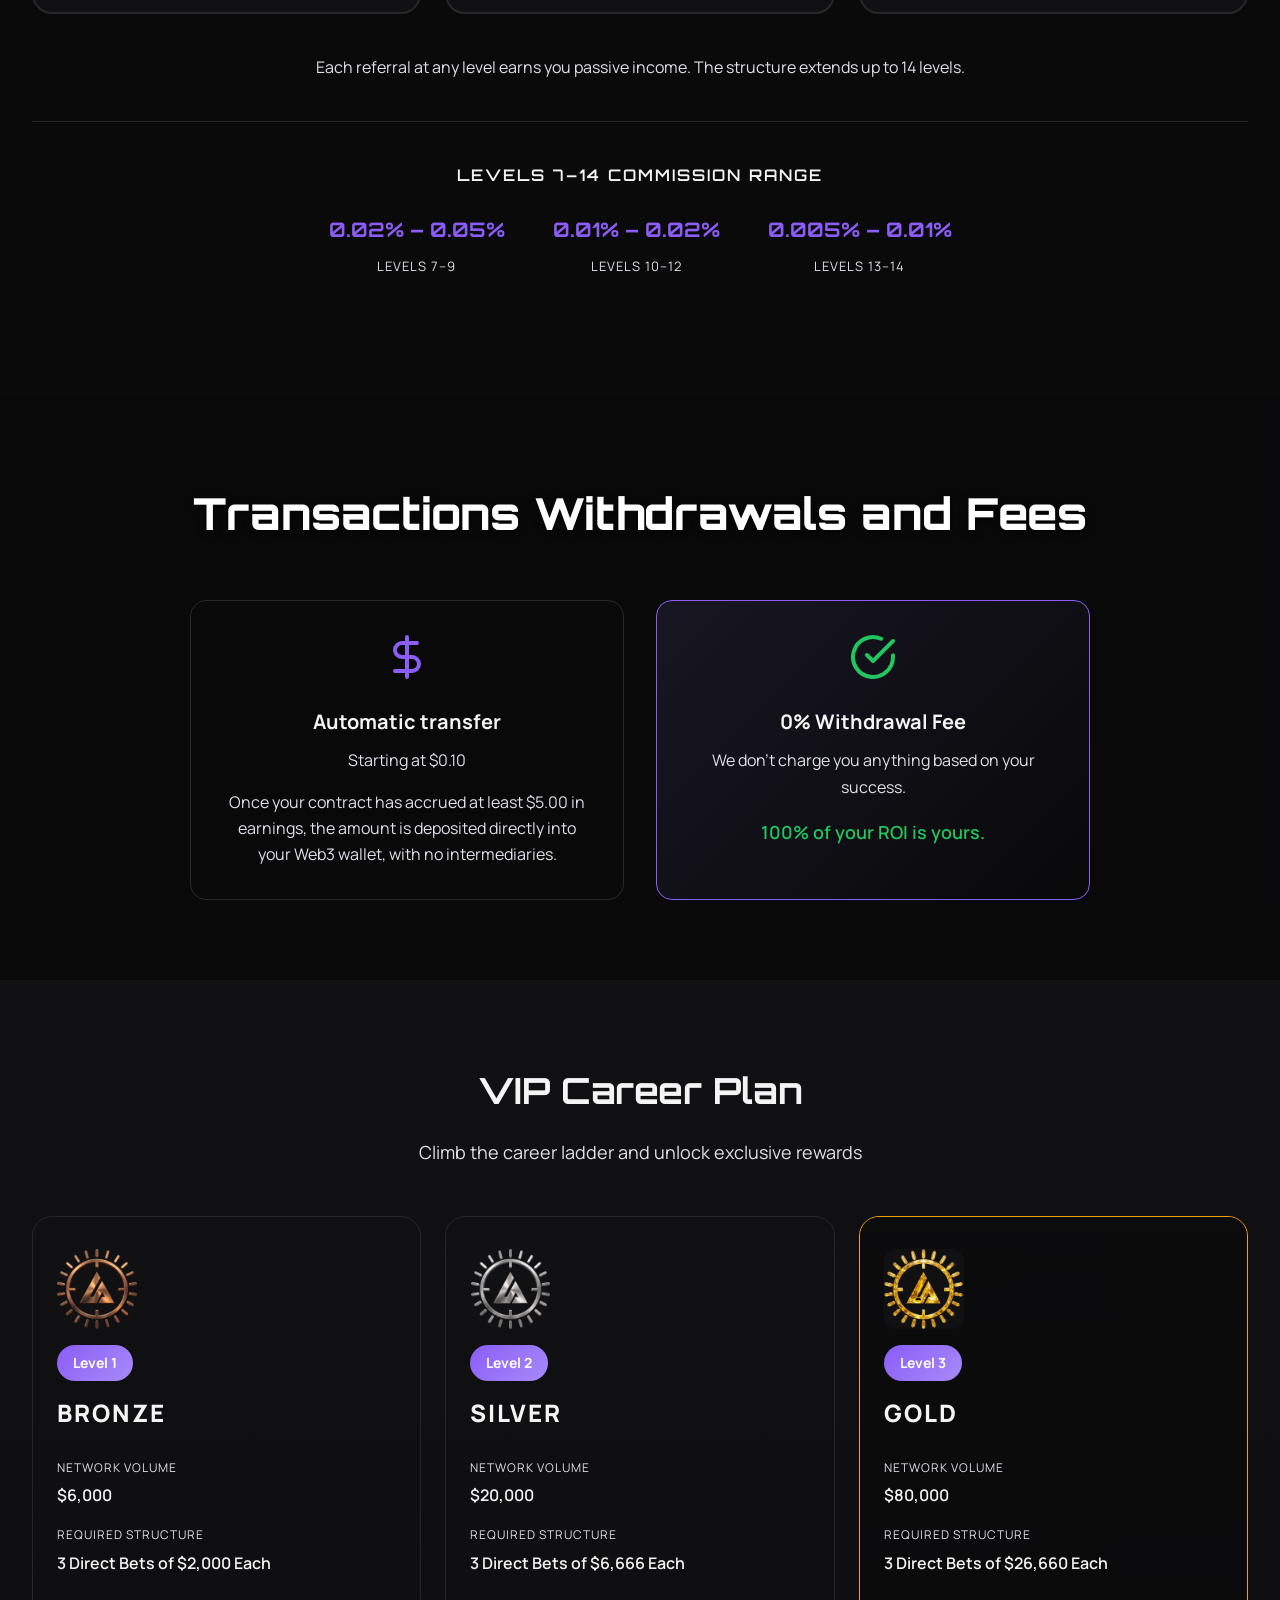
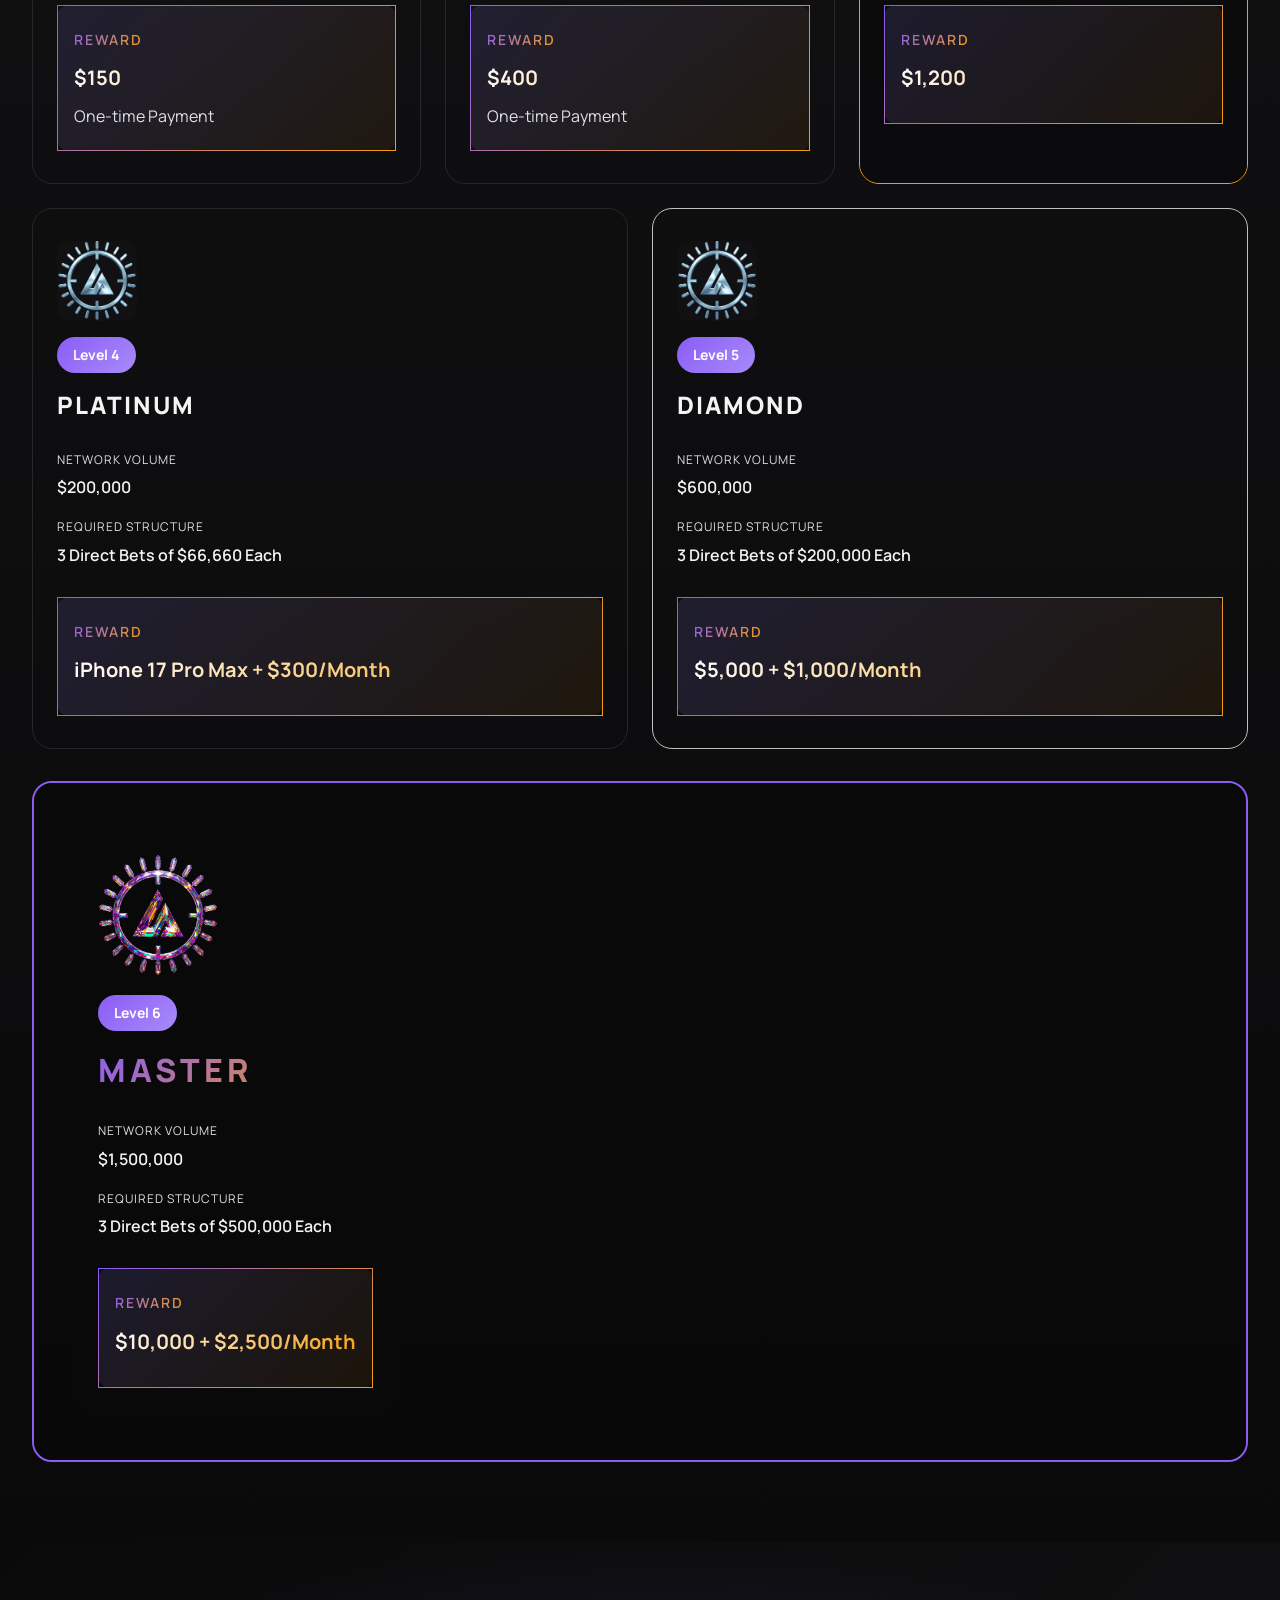
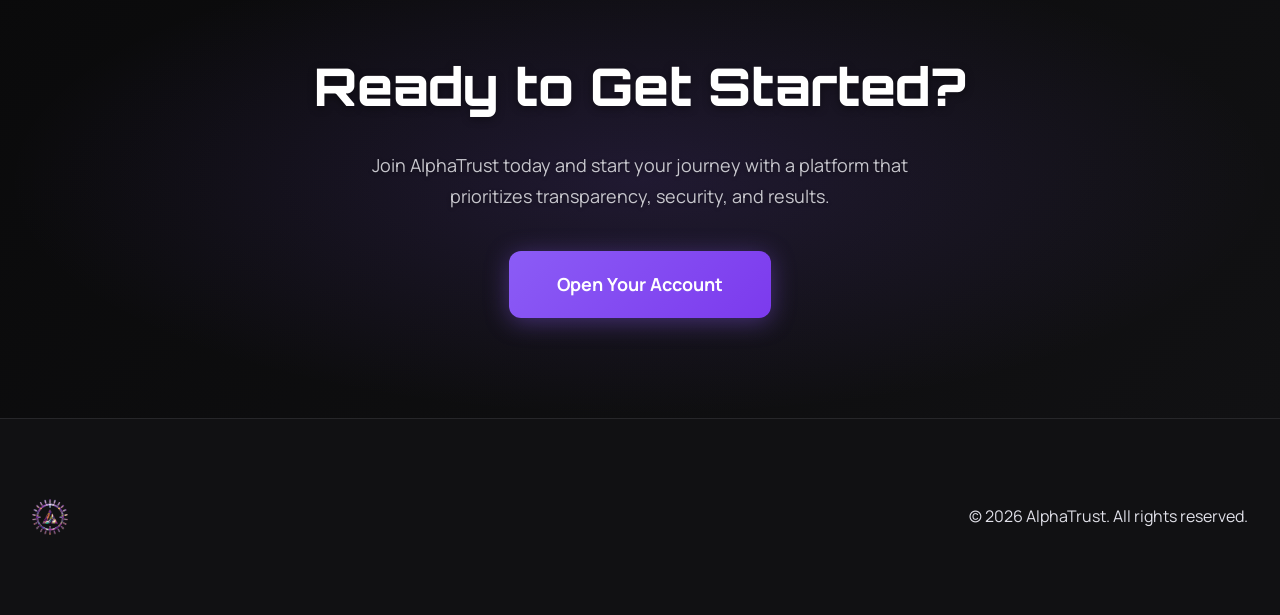
==== commit 222b8715: "fix: corrige aninhamento do plans-guidance como irmao de split-sticky" ====
--- a/index.html
+++ b/index.html
@@ -300,7 +300,7 @@
                     </table>
                     </div>
                 </div>
-                    <div class="plans-guidance">
+                <div class="plans-guidance">
                         <div class="guidance-item">
                             <span class="guidance-label" data-i18n="guide-start">New to investing?</span>
                             <span class="guidance-desc" data-i18n="guide-start-desc">Start with MICRO to test the platform with minimal risk.</span>
@@ -314,7 +314,6 @@
                             <span class="guidance-desc" data-i18n="guide-max-desc">ELITE delivers the highest daily rate with long-term compounding.</span>
                         </div>
                     </div>
-                </div>
             </div>
         </div>
     </section>
--- a/styles.css
+++ b/styles.css
@@ -158,7 +158,7 @@
     align-items: flex-start;
     position: relative;
     overflow: hidden;
-    background-image: url('img/hero.jpeg');
+    background-image: url('img/low/hero.png');
     background-size: cover;
     background-position: center;
     background-repeat: no-repeat;
@@ -513,7 +513,7 @@
 .mission-section {
     padding: 120px 0;
     position: relative;
-    background: linear-gradient(135deg, rgba(10,10,11,0.50), rgba(10,10,11,0.65)), url('img/Transforming%20Financial%20Lives.jpeg');
+    background: linear-gradient(135deg, rgba(10,10,11,0.50), rgba(10,10,11,0.65)), url('img/low/Transforming Financial Lives.png');
     background-size: cover;
     background-position: center;
     background-repeat: no-repeat;
@@ -1074,6 +1074,14 @@
         grid-template-columns: repeat(2, 1fr);
     }
 
+    .team-card {
+        padding: 24px 16px;
+    }
+
+    .team-card.team-ceo-card {
+        grid-column: 1 / -1;
+    }
+
 
     .activation-grid {
         grid-template-columns: repeat(3, 1fr);
@@ -1094,6 +1102,14 @@
     .team-grid,
     .stats-row {
         grid-template-columns: 1fr;
+    }
+
+    .location-card {
+        padding: 20px 16px;
+    }
+
+    .location-card .location-name {
+        font-size: 16px;
     }
 }
 
@@ -1261,7 +1277,7 @@
 .withdraw-section {
     padding: 80px 0;
     position: relative;
-    background: linear-gradient(135deg, rgba(10,10,11,0.50), rgba(10,10,11,0.65)), url('img/transacao-e-saques.jpeg');
+    background: linear-gradient(135deg, rgba(10,10,11,0.50), rgba(10,10,11,0.65)), url('img/low/transacao-e-saques.png');
     background-size: cover;
     background-position: center;
     background-repeat: no-repeat;
@@ -1380,7 +1396,7 @@
 .analytical-section {
     padding: 80px 0;
     position: relative;
-    background: linear-gradient(135deg, rgba(10,10,11,0.40), rgba(10,10,11,0.55)), url('img/guy-pc.jpeg');
+    background: linear-gradient(135deg, rgba(10,10,11,0.40), rgba(10,10,11,0.55)), url('img/low/guy-pc.png');
     background-size: cover;
     background-position: center;
     background-repeat: no-repeat;
@@ -1513,7 +1529,7 @@
 .binary-section {
     padding: 80px 0;
     position: relative;
-    background: linear-gradient(135deg, rgba(10,10,11,0.30), rgba(10,10,11,0.40)), url('img/mercado-dinamico.jpeg');
+    background: linear-gradient(135deg, rgba(10,10,11,0.30), rgba(10,10,11,0.40)), url('img/low/mercado-dinamico.png');
     background-size: cover;
     background-position: center;
     background-repeat: no-repeat;
@@ -1778,7 +1794,7 @@
     position: absolute;
     inset: 0;
     background: linear-gradient(rgba(10, 10, 11, 0.50), rgba(10, 10, 11, 0.65));
-    z-index: 1;
+    z-index: 2;
     pointer-events: none;
 }
 
@@ -1786,13 +1802,13 @@
 div.vip-card.vip-gold-card .vip-level-badge {
     margin-left: 0 !important;
     position: relative;
-    z-index: 1;
+    z-index: 3;
 }
 
 div.vip-card.vip-gold-card .vip-level-name,
 div.vip-card.vip-gold-card .vip-content {
     position: relative;
-    z-index: 1;
+    z-index: 3;
     text-align: left !important;
 }
 
@@ -1923,7 +1939,7 @@
 .transparency-section {
     padding: 120px 0;
     position: relative;
-    background: linear-gradient(135deg, rgba(10,10,11,0.50), rgba(10,10,11,0.65)), url('img/transparencia-completa.jpeg');
+    background: linear-gradient(135deg, rgba(10,10,11,0.50), rgba(10,10,11,0.65)), url('img/low/transparencia-completa.png');
     background-size: cover;
     background-position: center;
     background-repeat: no-repeat;
@@ -2090,6 +2106,7 @@
     inset: 0;
     background: rgba(10, 10, 11, 0.45);
     pointer-events: none;
+    z-index: 0;
 }
 
 .vip-master-card #vipMasterCanvas {
@@ -2130,7 +2147,7 @@
 /* Earn Section */
 .earn-section {
     padding: 80px 0;
-    background: linear-gradient(135deg, rgba(10,10,11,0.85), rgba(10,10,11,0.92)), url('img/2-formas-ganhar.jpeg');
+    background: linear-gradient(135deg, rgba(10,10,11,0.85), rgba(10,10,11,0.92)), url('img/low/2-formas-ganhar.png');
     background-size: cover;
     background-position: center;
     background-attachment: fixed;
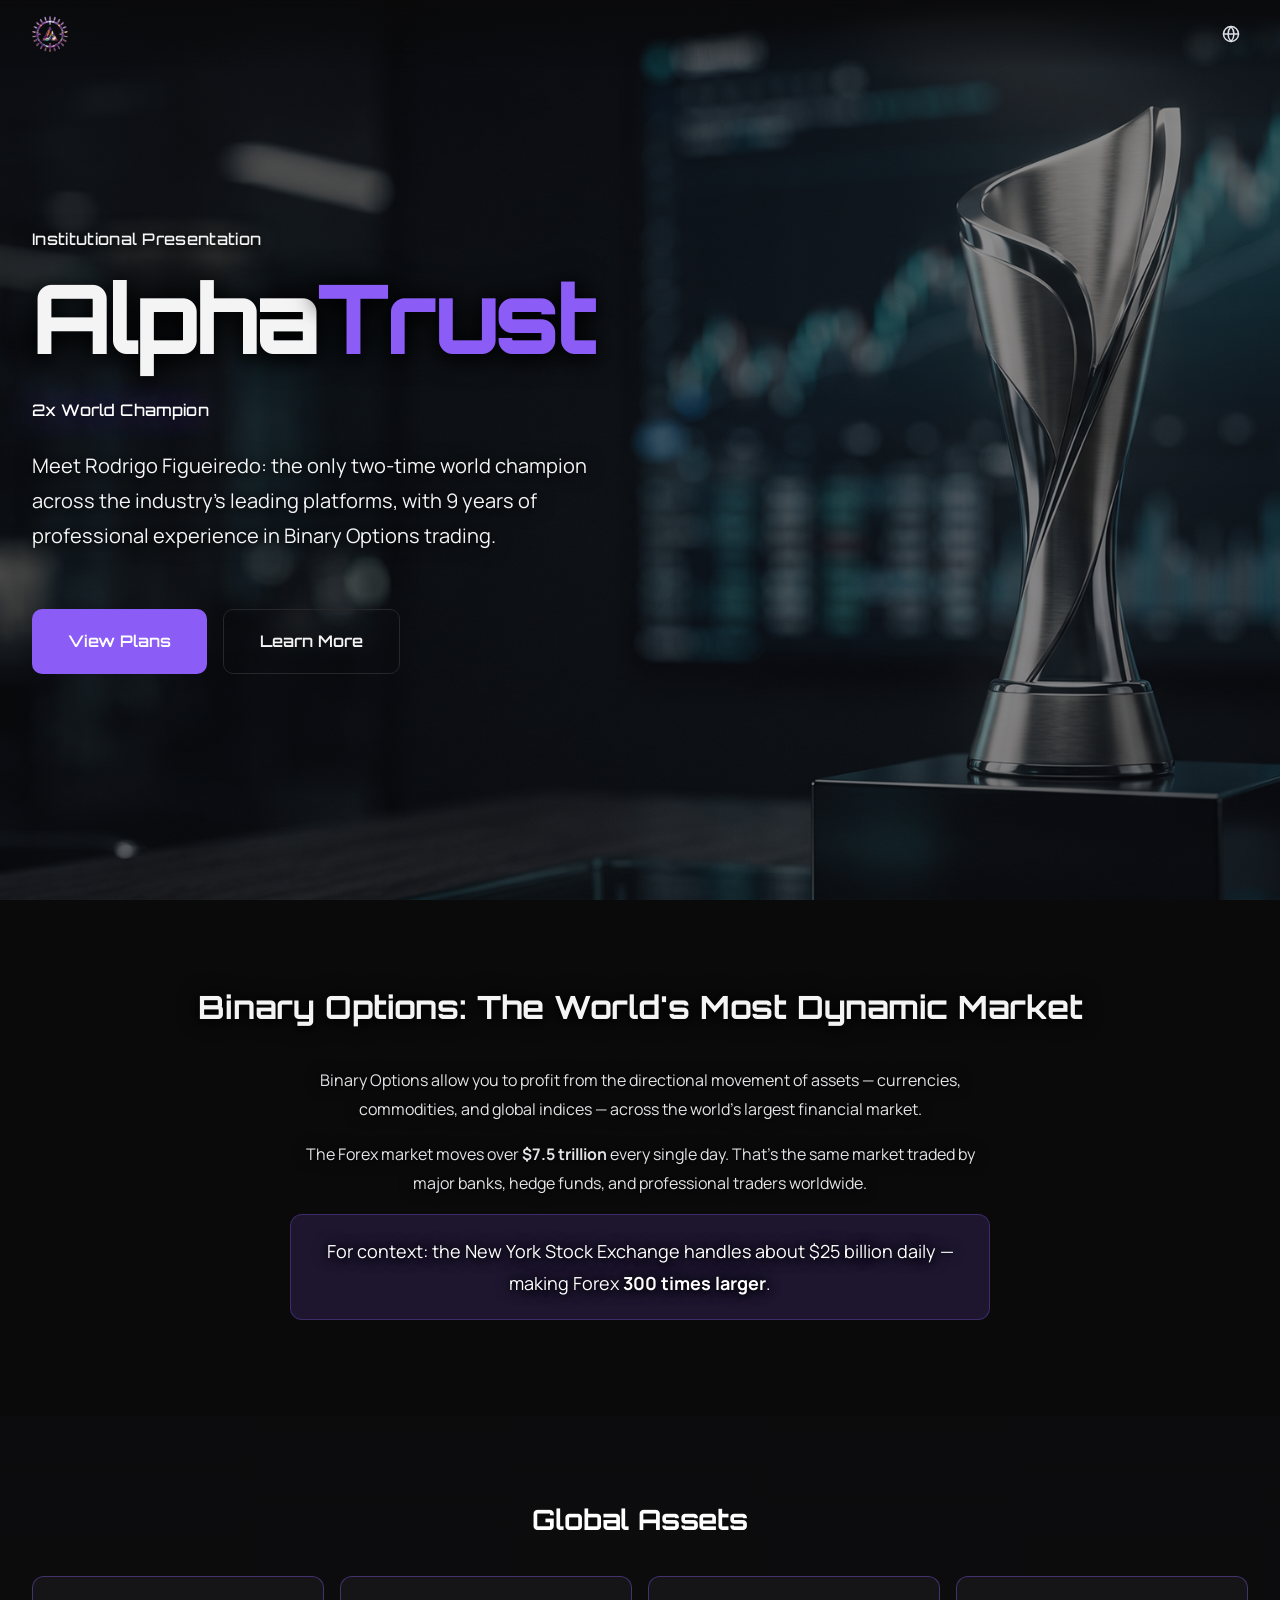
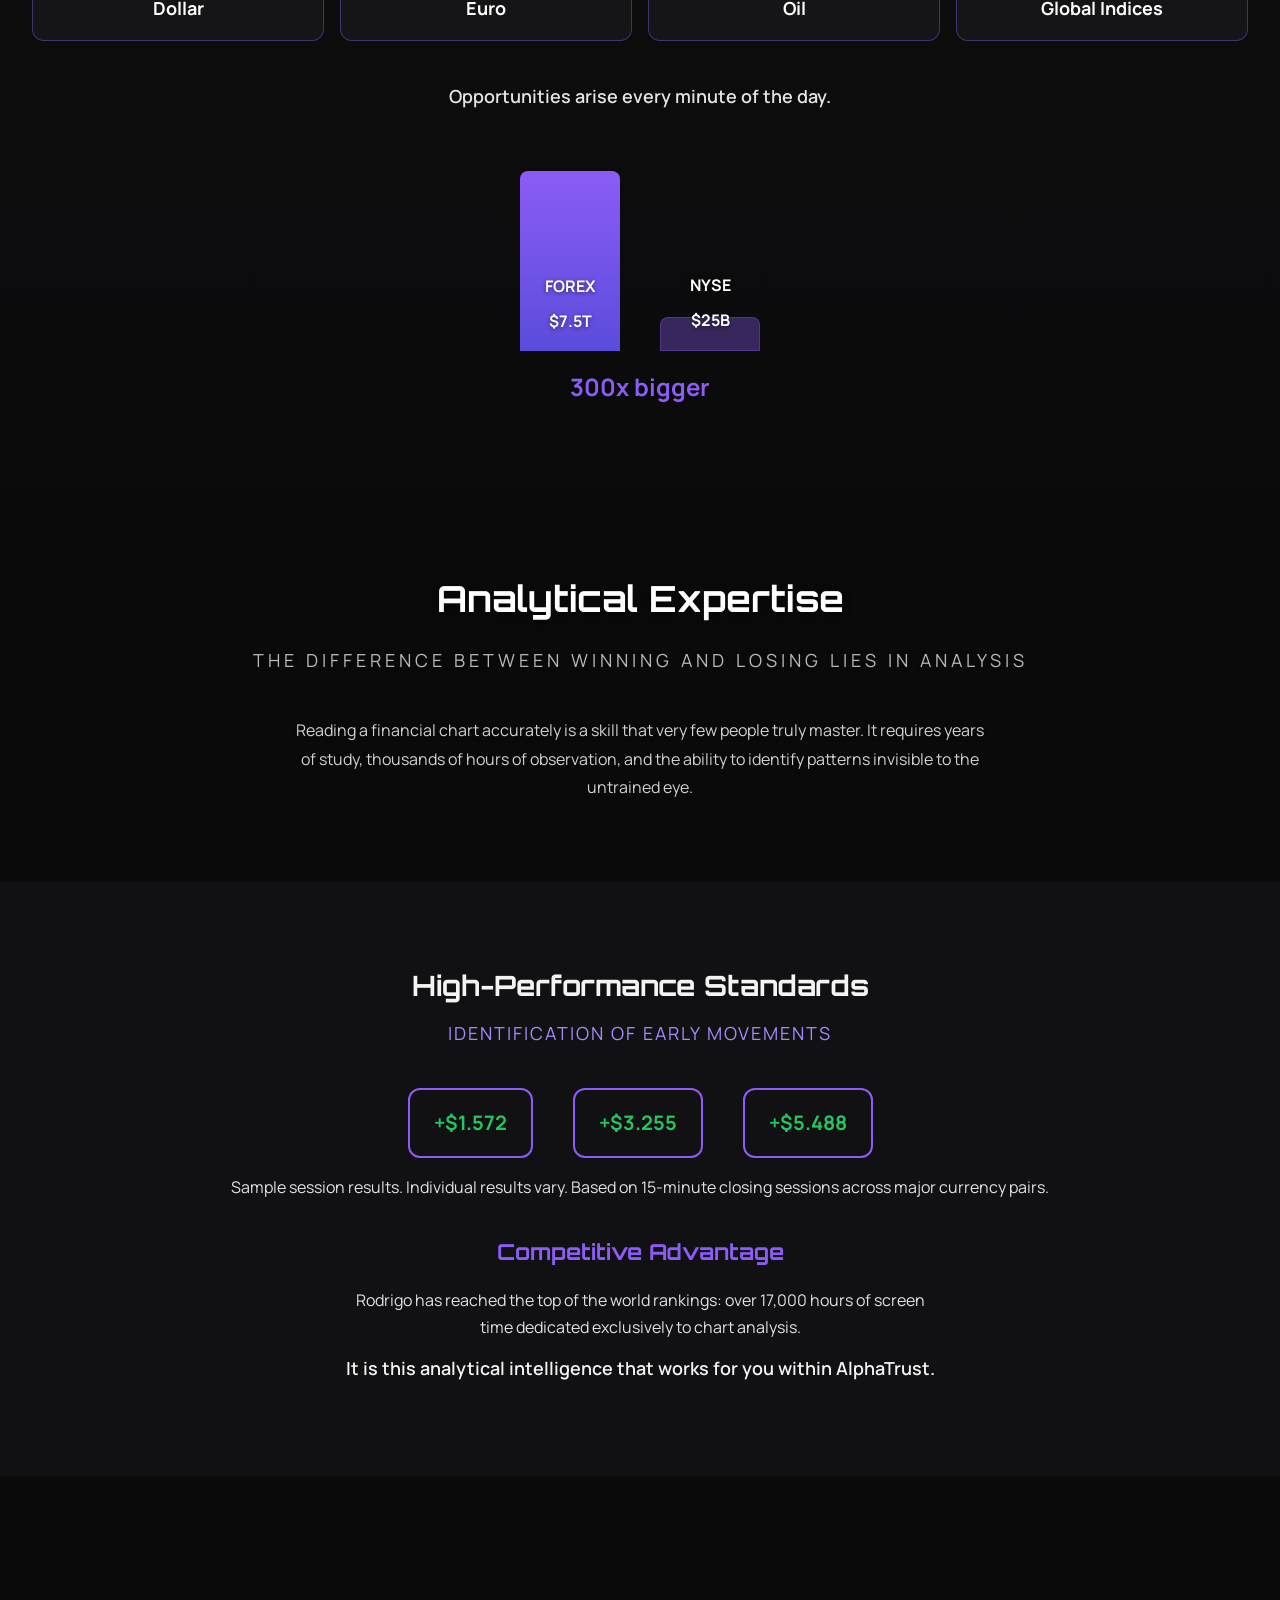
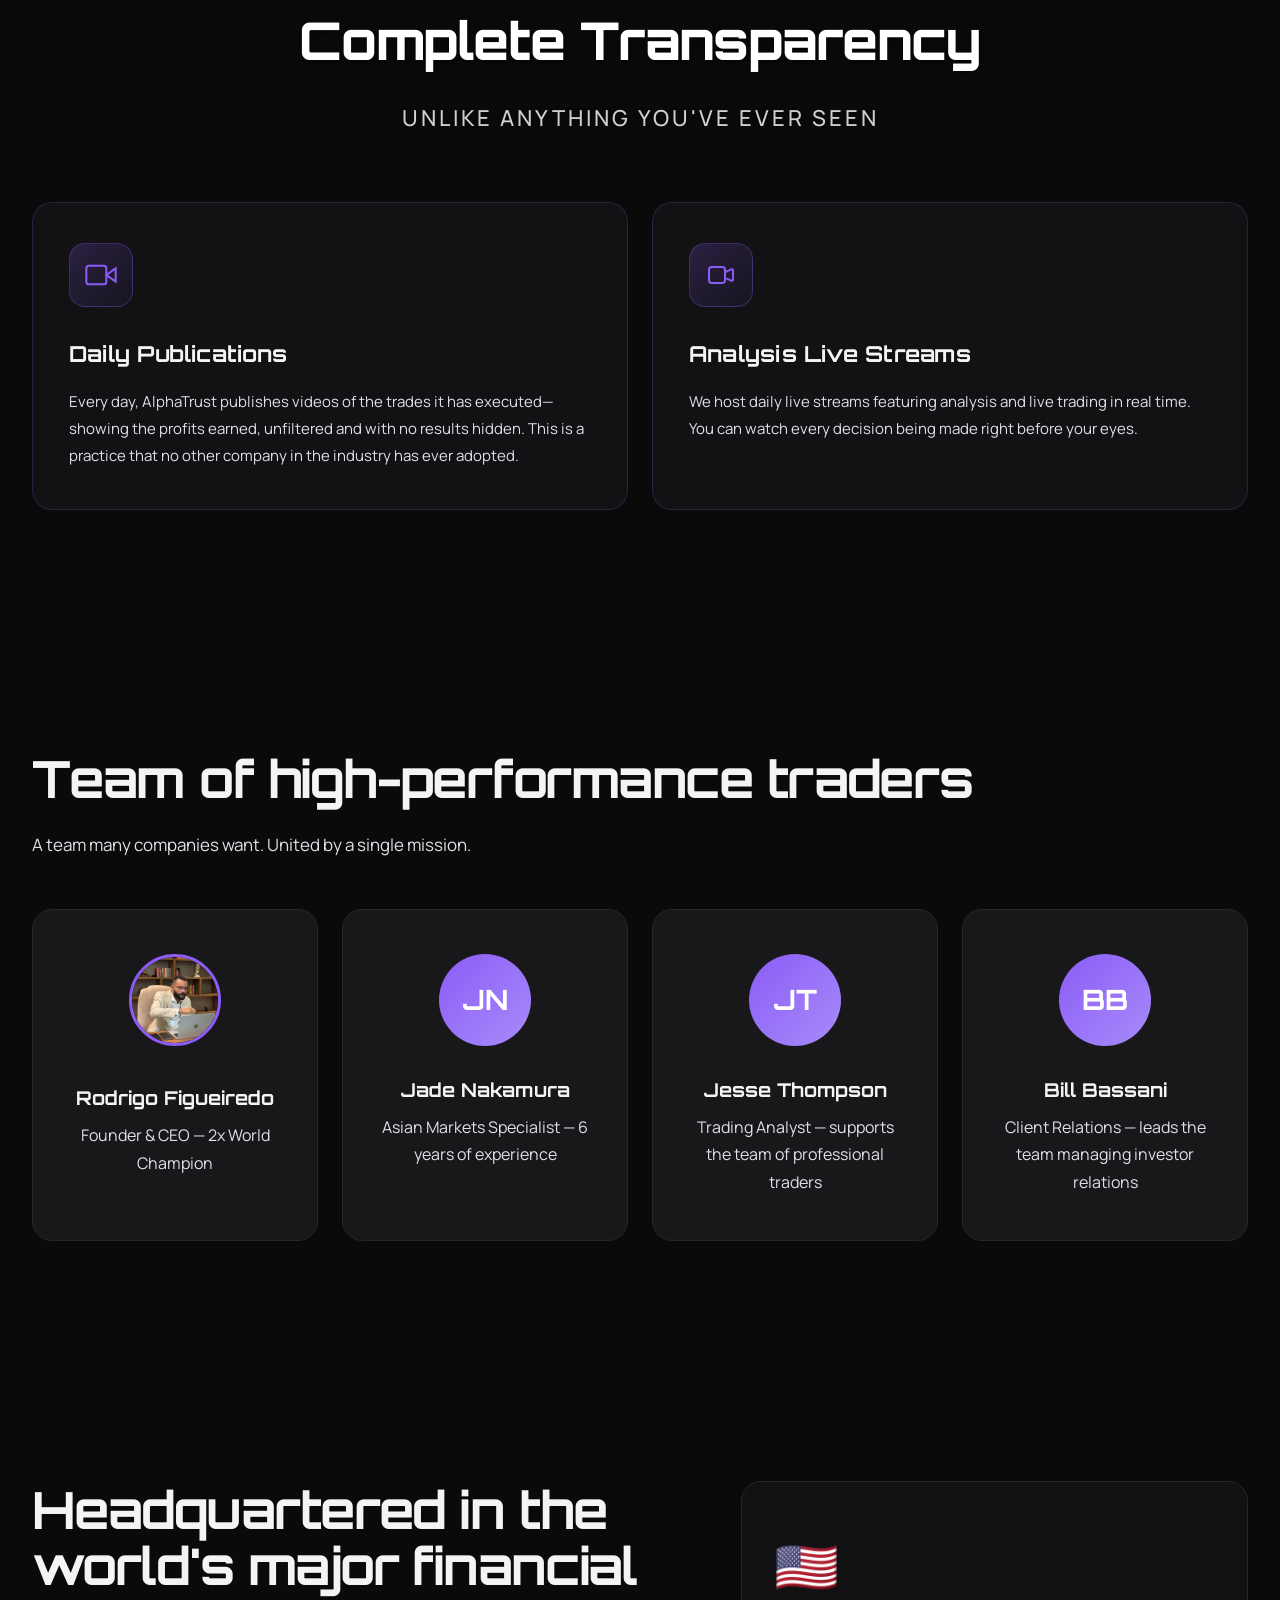
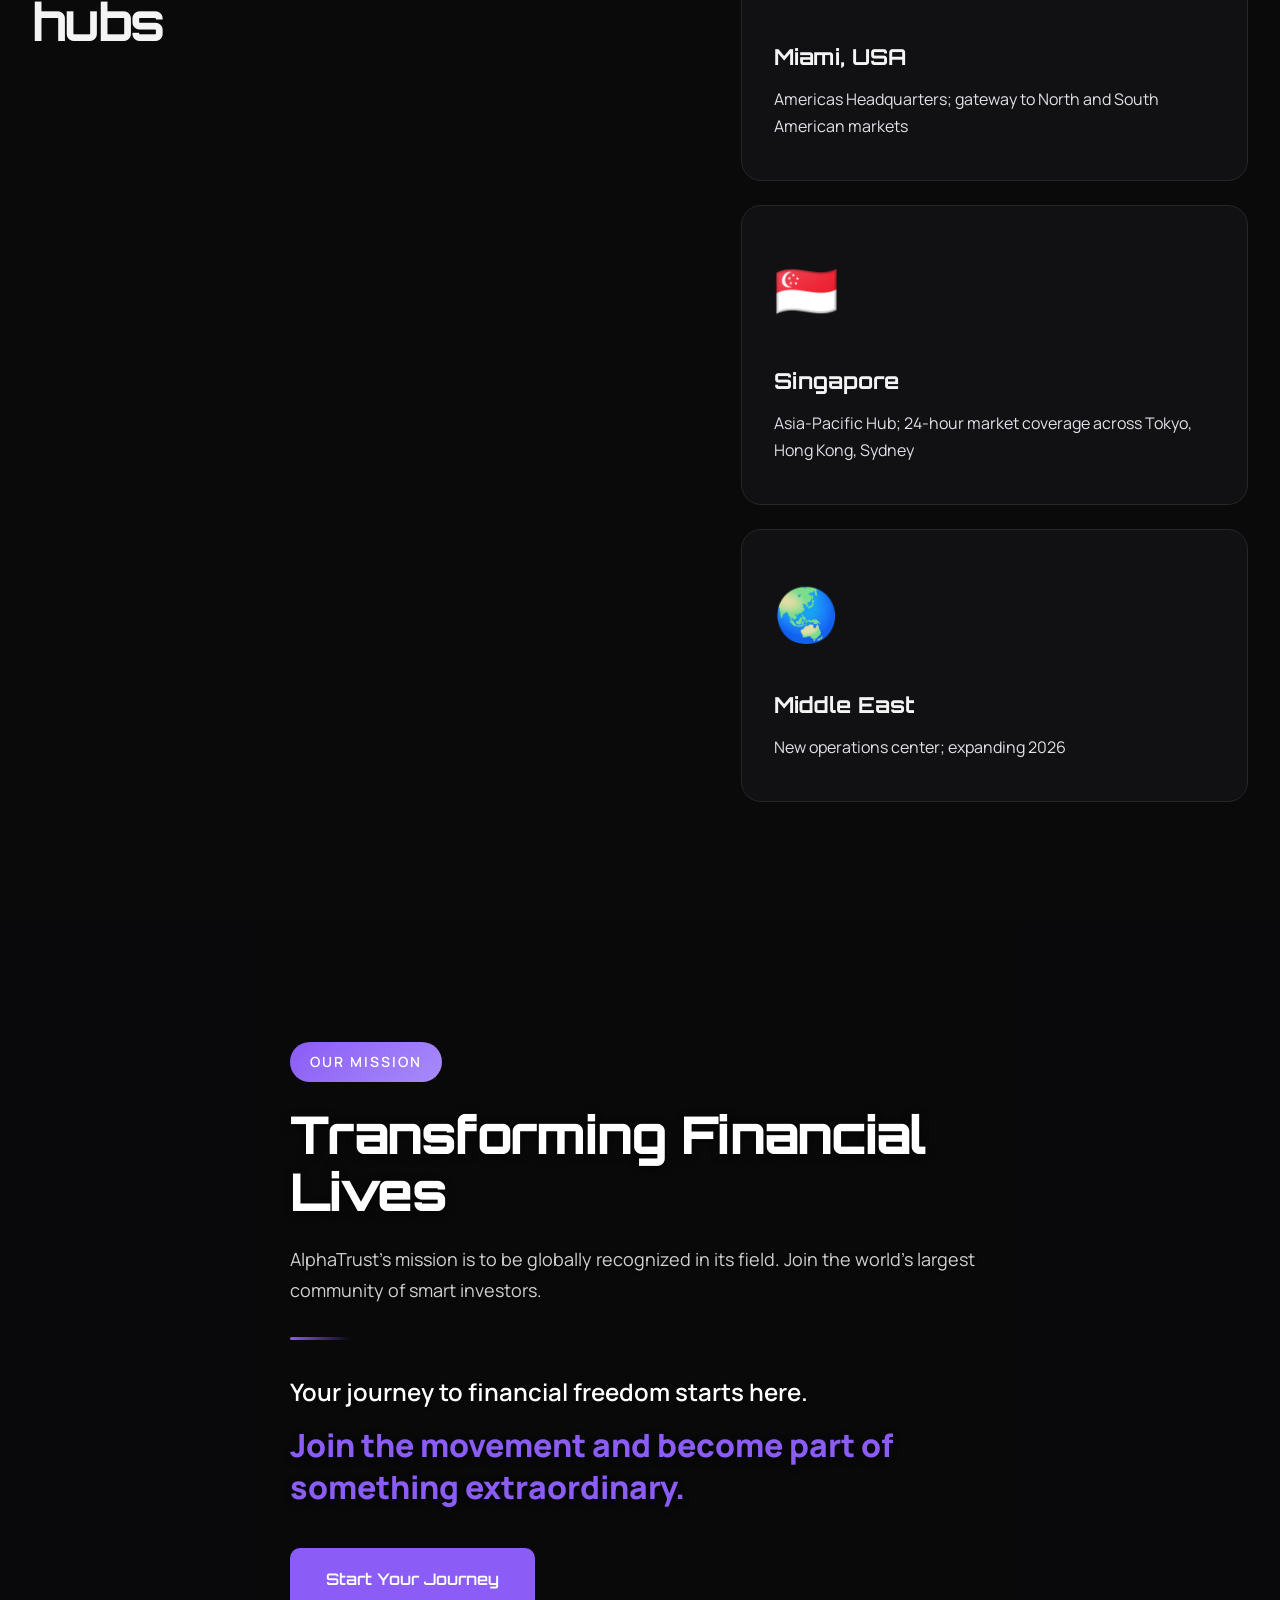
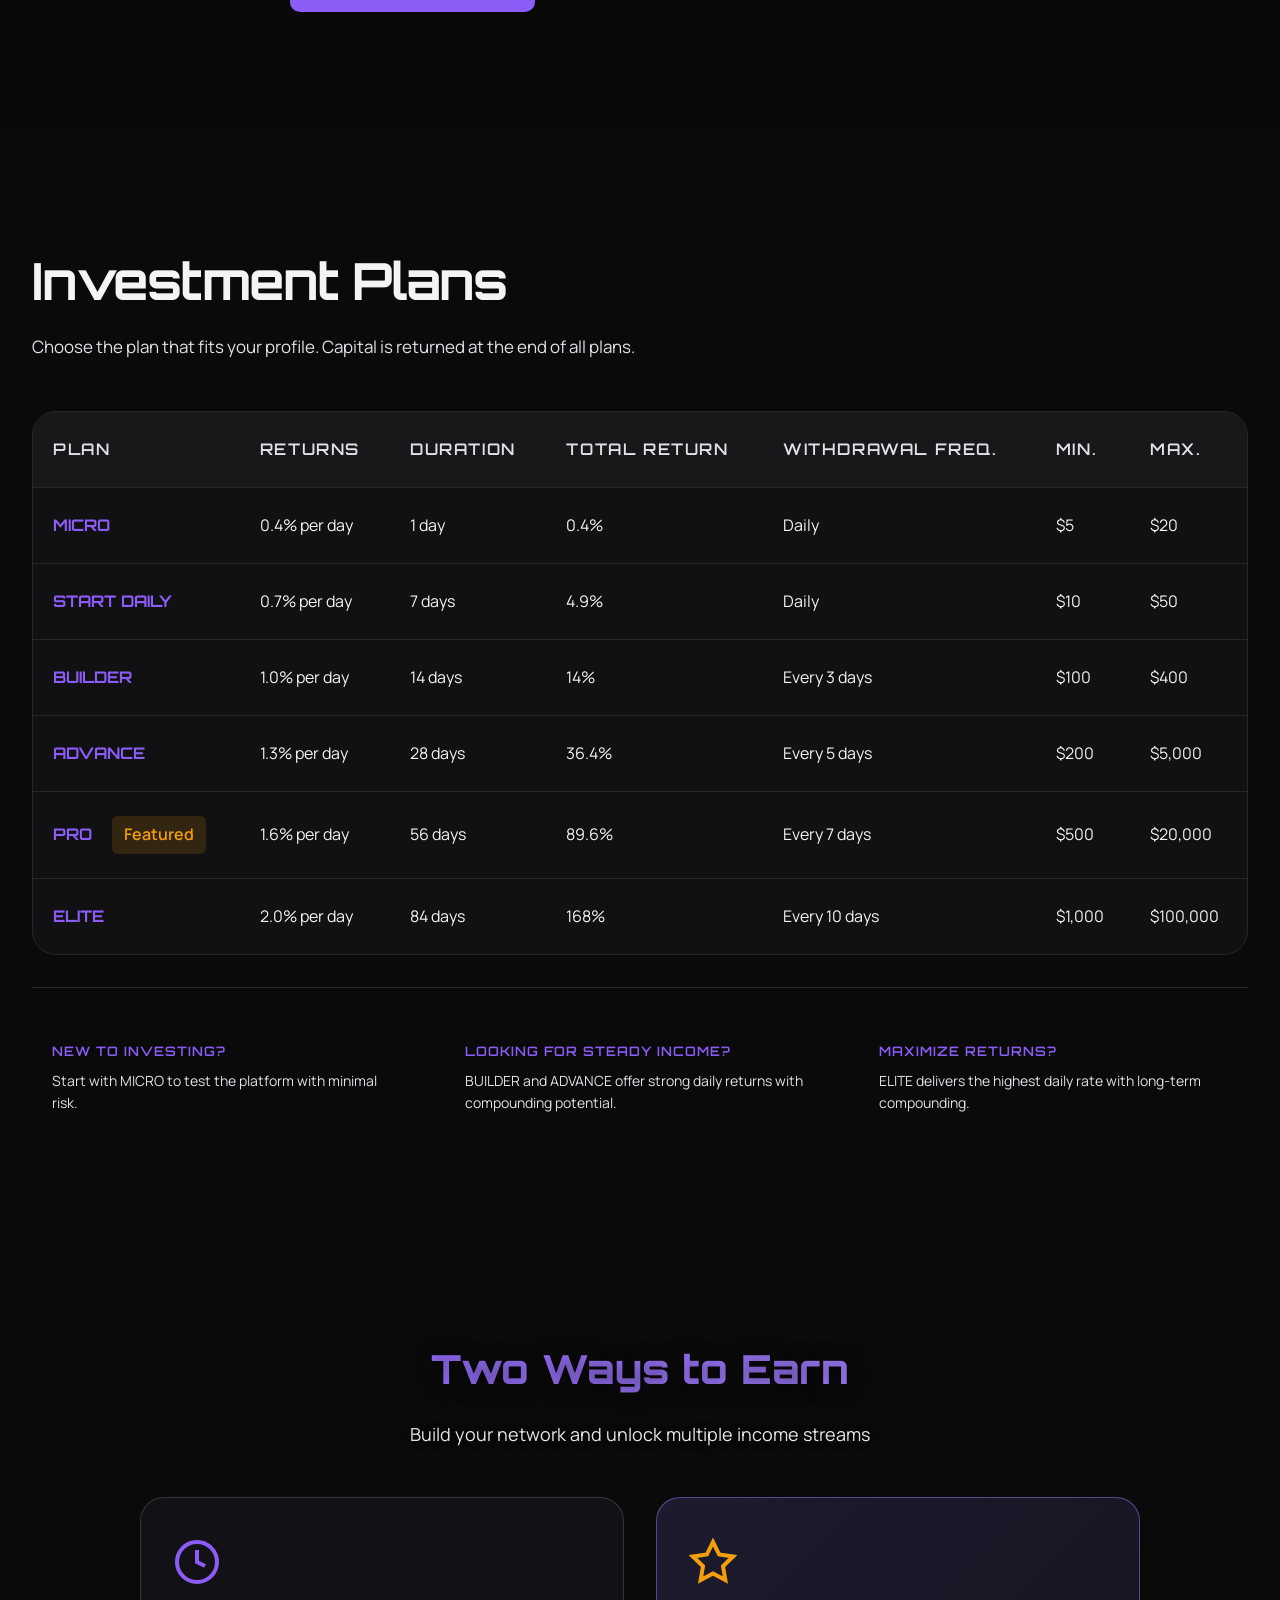
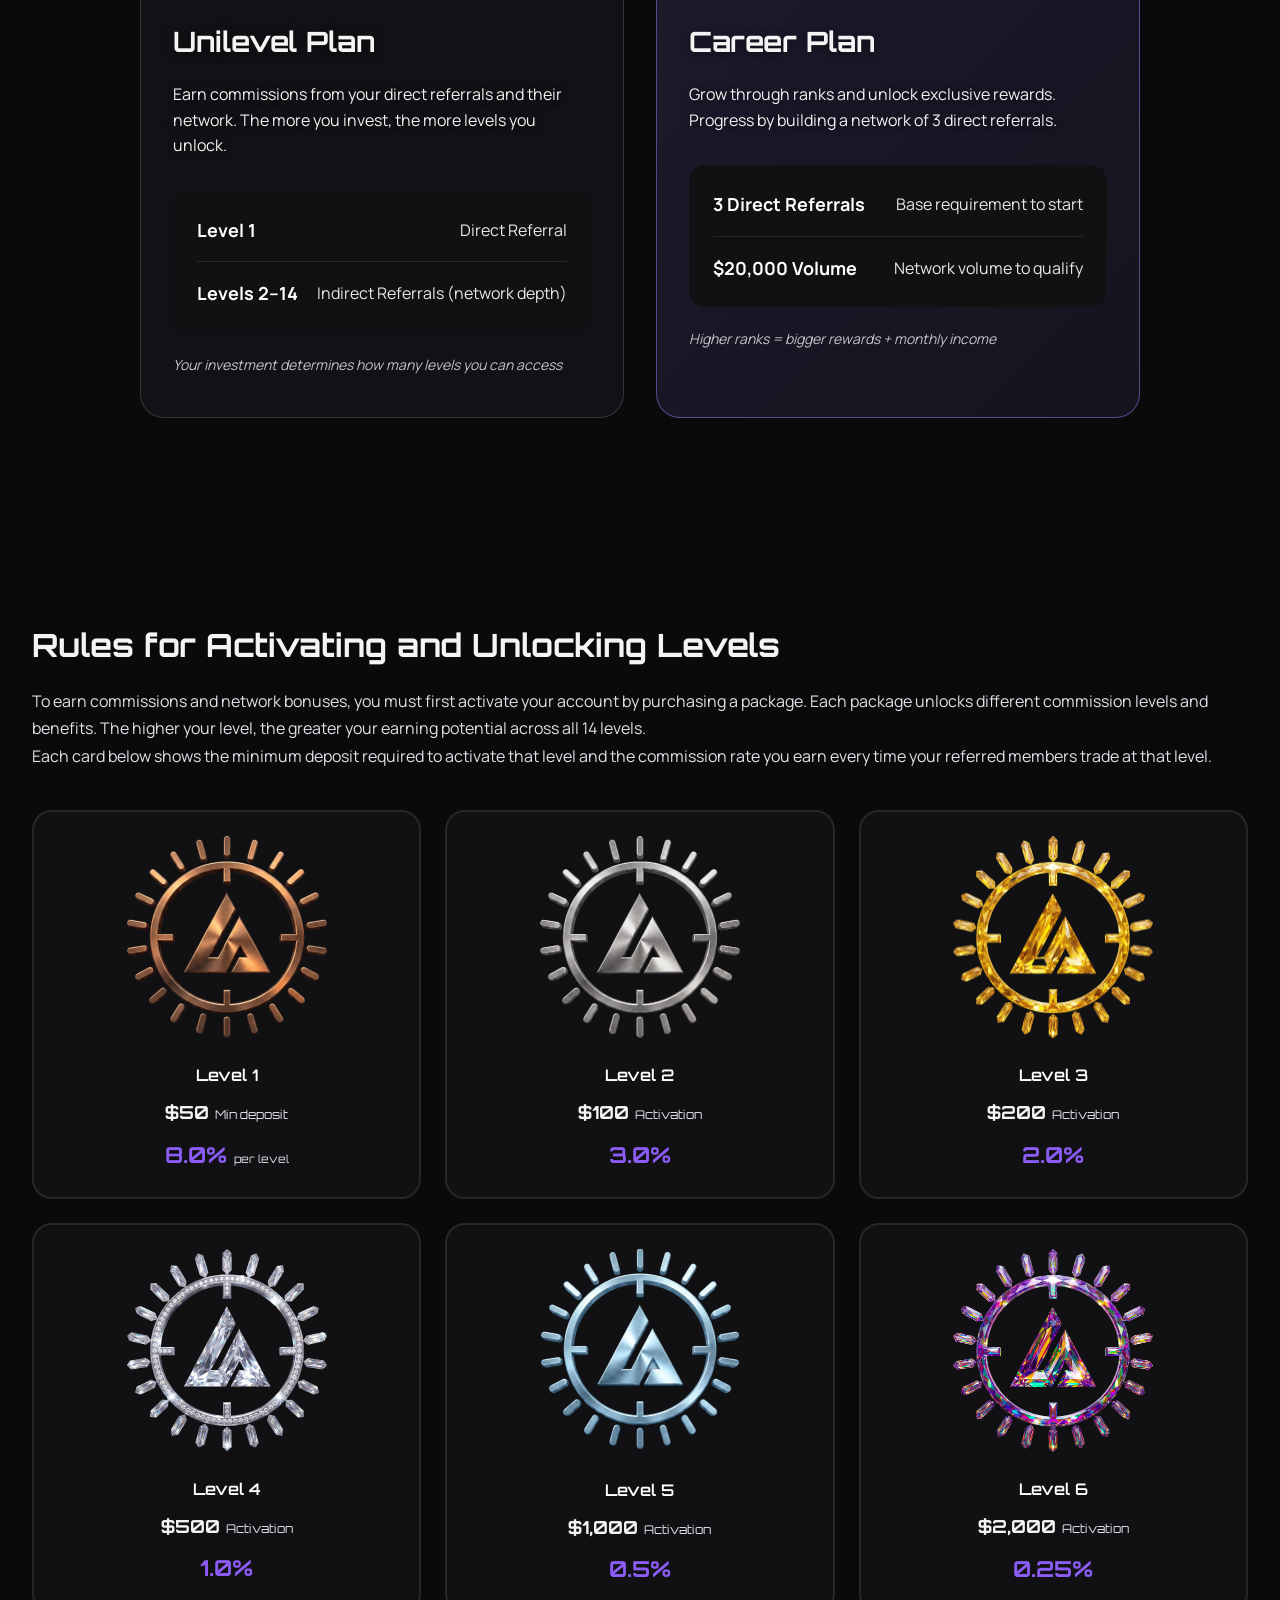
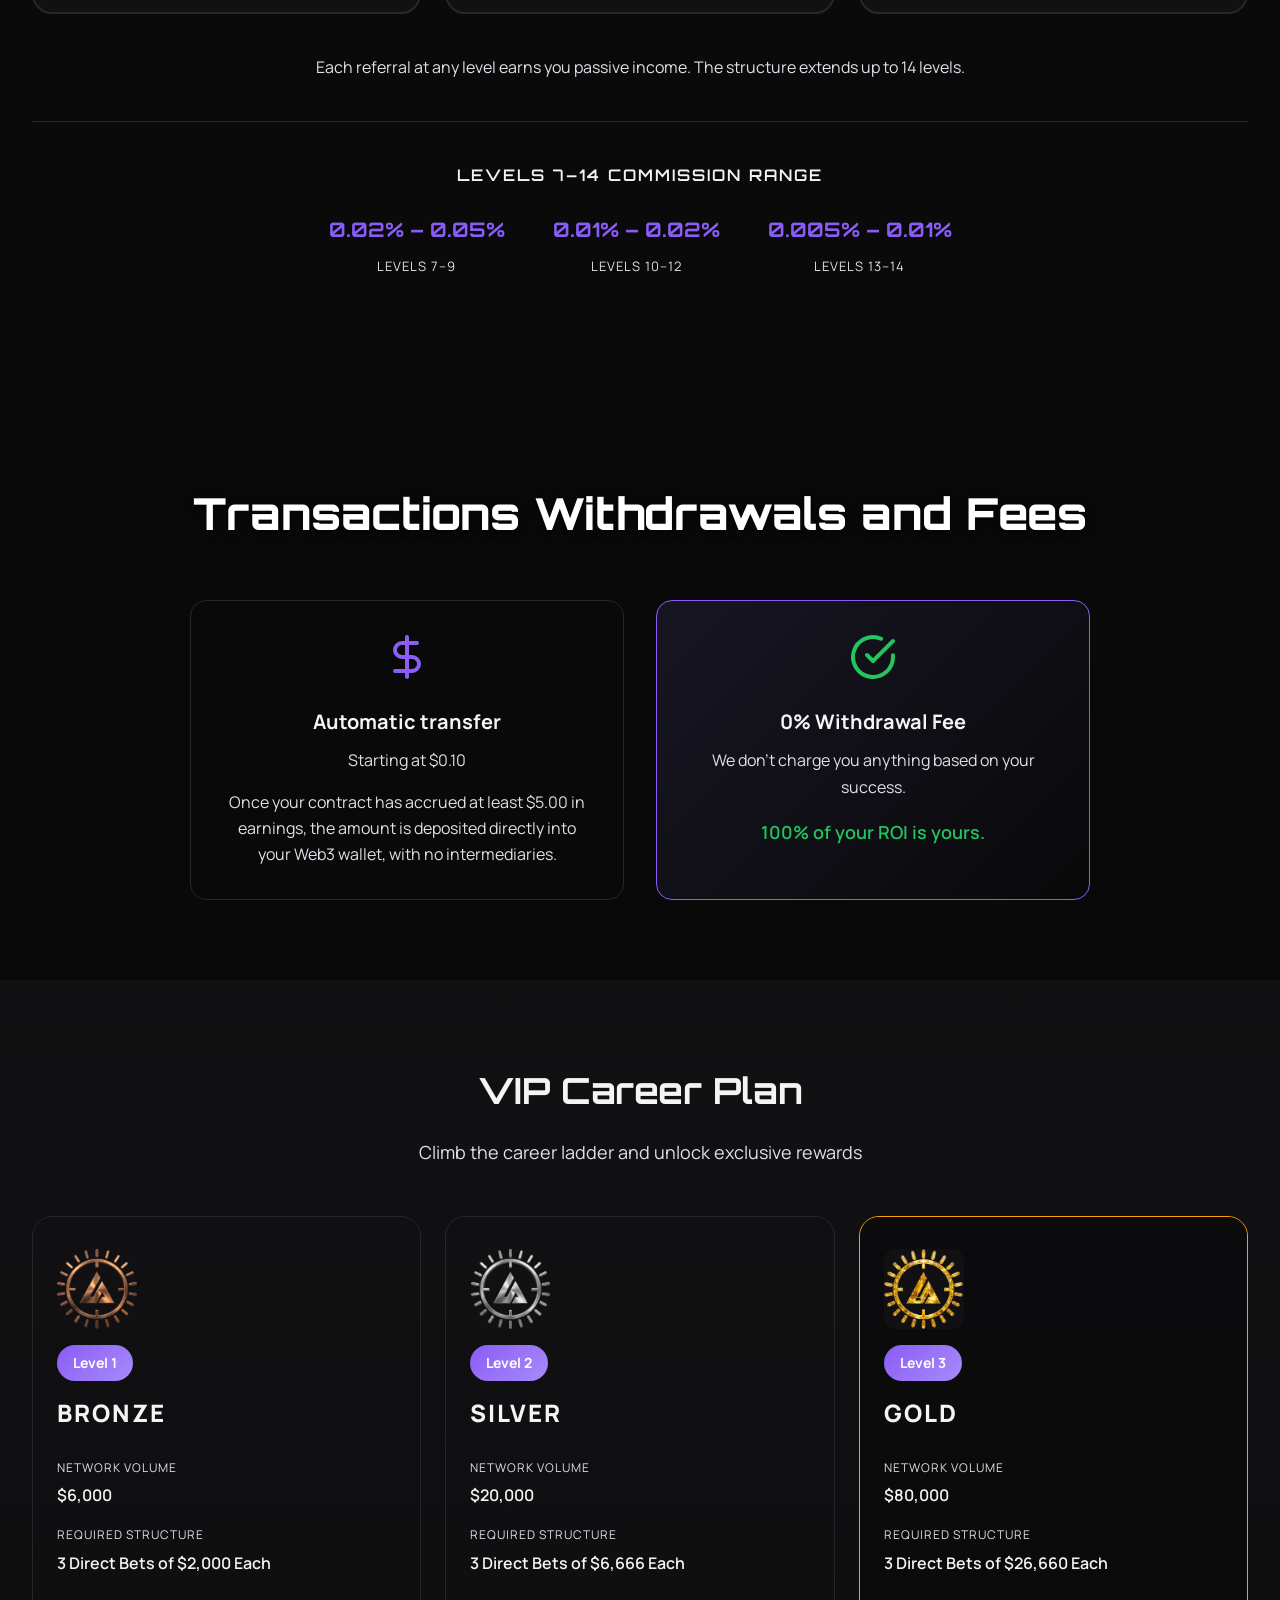
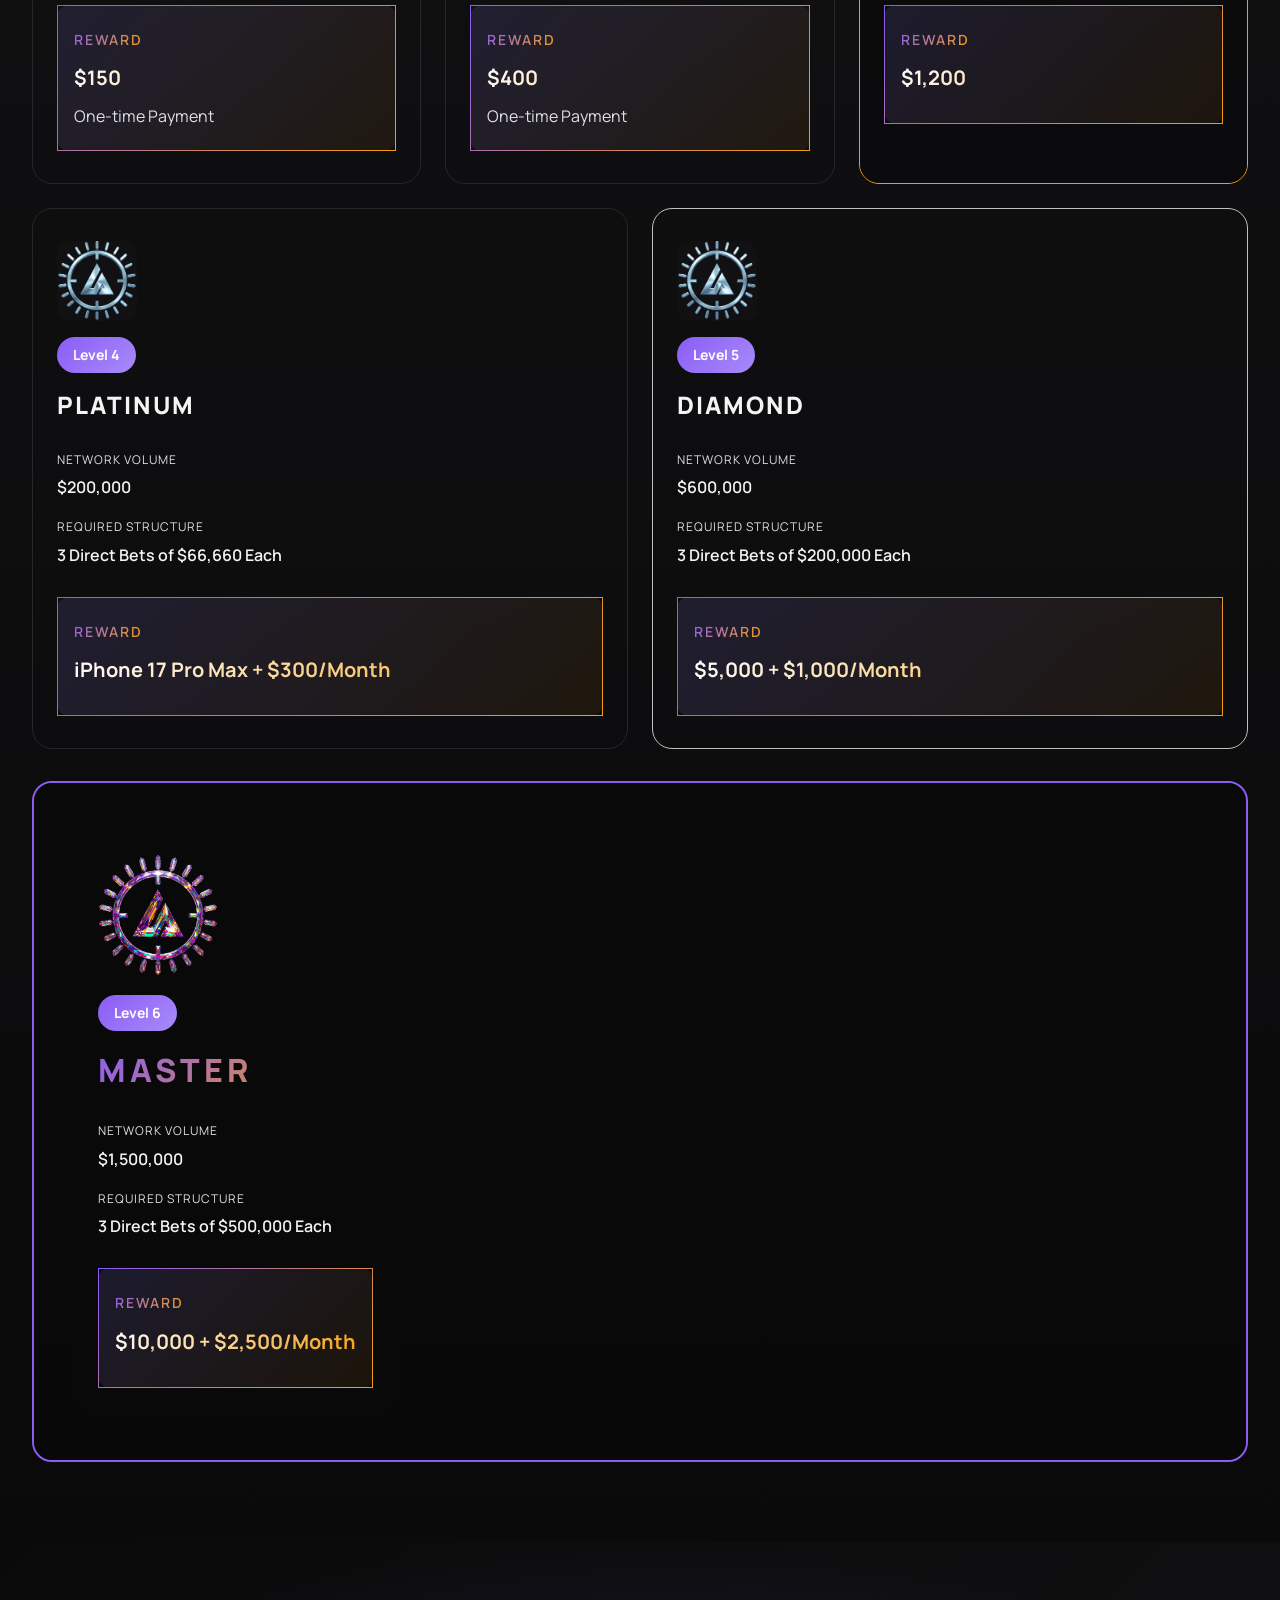
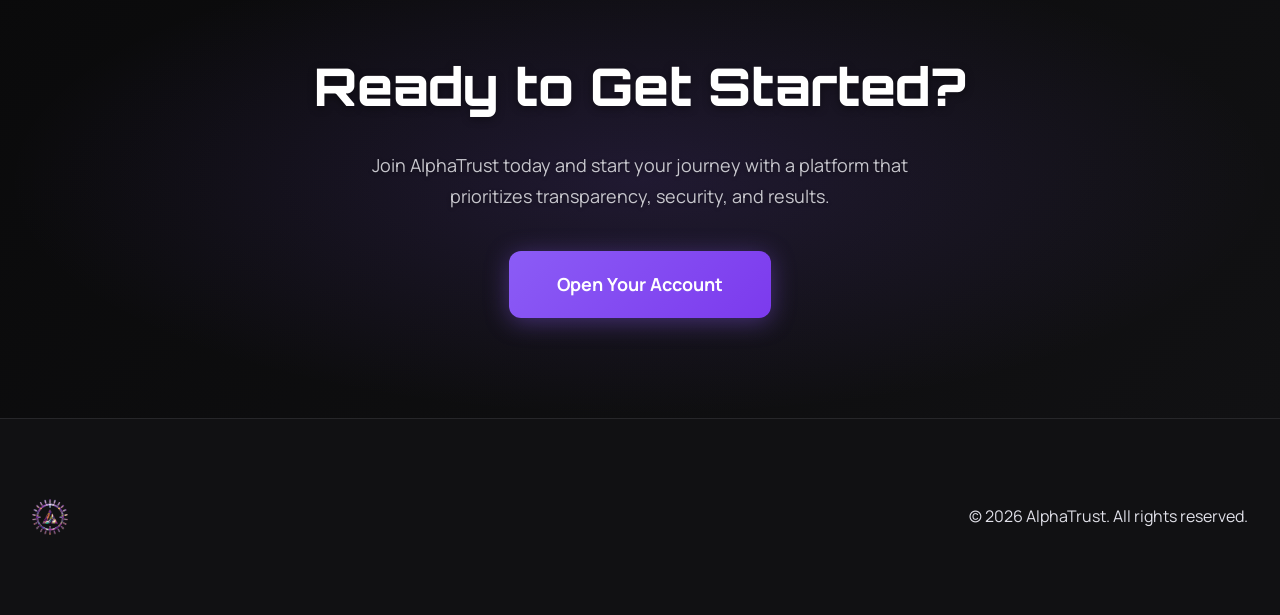
==== commit 62798c0c: "fix: adiciona og:image, canonical, loading=lazy, preload=none e corrige rodrigo-perfil path" ====
--- a/index.html
+++ b/index.html
@@ -8,6 +8,8 @@
     <meta property="og:title" content="AlphaTrust — Institutional Presentation">
     <meta property="og:description" content="Join the world's most successful trading community. Explore investment plans and exclusive VIP levels.">
     <meta property="og:type" content="website">
+    <meta property="og:image" content="https://kahuemorais.github.io/at-ppt/img/low/hero.png">
+    <link rel="canonical" href="https://kahuemorais.github.io/at-ppt/">
     <link rel="preconnect" href="https://fonts.googleapis.com">
     <link rel="preconnect" href="https://fonts.gstatic.com" crossorigin>
     <link href="https://fonts.googleapis.com/css2?family=Orbitron:wght@400;500;600;700;800;900&family=Manrope:wght@400;500;600;700&display=swap" rel="stylesheet">
@@ -156,7 +158,7 @@
             <p class="section-text" data-i18n="s4-text">A team many companies want. United by a single mission.</p>
             <div class="team-grid">
                 <div class="team-card team-ceo-card">
-                    <img src="img/rodrigo-perfil.jpg" alt="Rodrigo" class="team-photo">
+                    <img src="img/low/rodrigo-perfil.png" alt="Rodrigo" class="team-photo" loading="lazy">
                     <div class="team-name">Rodrigo Figueiredo</div>
                     <div class="team-role" data-i18n="team-rf">Founder & CEO — 2x World Champion</div>
                 </div>
@@ -376,7 +378,7 @@
             <p class="levels-intro" data-i18n="levels-intro">Each card below shows the minimum deposit required to activate that level and the commission rate you earn every time your referred members trade at that level.</p>
             <div class="levels-grid">
                 <div class="level-card">
-                    <img src="img/low/level-1.png" alt="Level 1" class="level-img">
+                    <img src="img/low/level-1.png" alt="Level 1" class="level-img" loading="lazy">
                     <div class="level-info">
                         <div class="level-num" data-i18n="l1">Level 1</div>
                         <div class="level-deposit">$50 <span data-i18n="activation-deposit-label">Min deposit</span></div>
@@ -384,7 +386,7 @@
                     </div>
                 </div>
                 <div class="level-card">
-                    <img src="img/low/level-2.png" alt="Level 2" class="level-img">
+                    <img src="img/low/level-2.png" alt="Level 2" class="level-img" loading="lazy">
                     <div class="level-info">
                         <div class="level-num" data-i18n="l2">Level 2</div>
                         <div class="level-deposit">$100 <span data-i18n="activation-label">Activation</span></div>
@@ -392,7 +394,7 @@
                     </div>
                 </div>
                 <div class="level-card">
-                    <img src="img/low/level-3.png" alt="Gold" class="level-img">
+                    <img src="img/low/level-3.png" alt="Gold" class="level-img" loading="lazy">
                     <div class="level-info">
                         <div class="level-num" data-i18n="l3">Level 3</div>
                         <div class="level-deposit">$200 <span data-i18n="activation-label">Activation</span></div>
@@ -400,7 +402,7 @@
                     </div>
                 </div>
                 <div class="level-card">
-                    <img src="img/low/level-4.png" alt="Level 4" class="level-img">
+                    <img src="img/low/level-4.png" alt="Level 4" class="level-img" loading="lazy">
                     <div class="level-info">
                         <div class="level-num" data-i18n="l4">Level 4</div>
                         <div class="level-deposit">$500 <span data-i18n="activation-label">Activation</span></div>
@@ -408,7 +410,7 @@
                     </div>
                 </div>
                 <div class="level-card">
-                    <img src="img/low/level-5.png" alt="Level 5" class="level-img">
+                    <img src="img/low/level-5.png" alt="Level 5" class="level-img" loading="lazy">
                     <div class="level-info">
                         <div class="level-num" data-i18n="l5">Level 5</div>
                         <div class="level-deposit">$1,000 <span data-i18n="activation-label">Activation</span></div>
@@ -416,7 +418,7 @@
                     </div>
                 </div>
                 <div class="level-card">
-                    <img src="img/low/level-6.png" alt="Level 6" class="level-img">
+                    <img src="img/low/level-6.png" alt="Level 6" class="level-img" loading="lazy">
                     <div class="level-info">
                         <div class="level-num" data-i18n="l6">Level 6</div>
                         <div class="level-deposit">$2,000 <span data-i18n="activation-label">Activation</span></div>
@@ -470,7 +472,7 @@
             </div>
 <div class="vip-grid">
                 <div class="vip-card">
-                    <img src="img/low/level-1.png" alt="Level 1" class="vip-level-img">
+                    <img src="img/low/level-1.png" alt="Level 1" class="vip-level-img" loading="lazy">
                     <div class="vip-level-badge" data-i18n="vip-level-1">Level 1</div>
                     <div class="vip-level-name">BRONZE</div>
                     <div class="vip-content">
@@ -490,7 +492,7 @@
                     </div>
                 </div>
                 <div class="vip-card">
-                    <img src="img/low/level-2.png" alt="Level 2" class="vip-level-img">
+                    <img src="img/low/level-2.png" alt="Level 2" class="vip-level-img" loading="lazy">
                     <div class="vip-level-badge" data-i18n="vip-level-2">Level 2</div>
                     <div class="vip-level-name">SILVER</div>
                     <div class="vip-content">
@@ -510,9 +512,9 @@
                     </div>
                 </div>
                 <div class="vip-card vip-gold-card">
-                    <video class="vip-gold-video" src="video/iphone.mp4" autoplay muted playsinline></video>
+                    <video class="vip-gold-video" src="video/iphone.mp4" autoplay muted playsinline preload="none"></video>
                     <div class="vip-gold-overlay"></div>
-                    <img src="img/low/level-3.png" alt="Gold" class="vip-level-img">
+                    <img src="img/low/level-3.png" alt="Gold" class="vip-level-img" loading="lazy">
                     <div class="vip-level-badge" data-i18n="vip-level-3">Level 3</div>
                     <div class="vip-level-name">GOLD</div>
                     <div class="vip-content">
@@ -533,7 +535,7 @@
             </div>
             <div class="vip-row">
                 <div class="vip-card">
-                    <img src="img/low/level-5.png" alt="Platinum" class="vip-level-img">
+                    <img src="img/low/level-5.png" alt="Platinum" class="vip-level-img" loading="lazy">
                     <div class="vip-level-badge" data-i18n="vip-level-4">Level 4</div>
                     <div class="vip-level-name">PLATINUM</div>
                     <div class="vip-content">
@@ -552,7 +554,7 @@
                     </div>
                 </div>
                 <div class="vip-card vip-diamond-card">
-                    <img src="img/low/level-5.png" alt="Diamond" class="vip-level-img">
+                    <img src="img/low/level-5.png" alt="Diamond" class="vip-level-img" loading="lazy">
                     <div class="vip-level-badge" data-i18n="vip-level-5">Level 5</div>
                     <div class="vip-level-name">DIAMOND</div>
                     <div class="vip-content">
@@ -572,9 +574,9 @@
                 </div>
             </div>
             <div class="vip-master-card">
-                <video class="vip-master-video" src="video/porsche-chuva.mp4" autoplay muted loop playsinline></video>
+                <video class="vip-master-video" src="video/porsche-chuva.mp4" autoplay muted loop playsinline preload="none"></video>
                 <div class="vip-master-inner">
-                    <img src="img/low/level-6.png" alt="Level 6" class="vip-master-img">
+                    <img src="img/low/level-6.png" alt="Level 6" class="vip-master-img" loading="lazy">
                     <div class="vip-level-badge" data-i18n="vip-level-6">Level 6</div>
                     <div class="vip-level-name" data-i18n="vip-level-master">MASTER</div>
                     <div class="vip-content">
